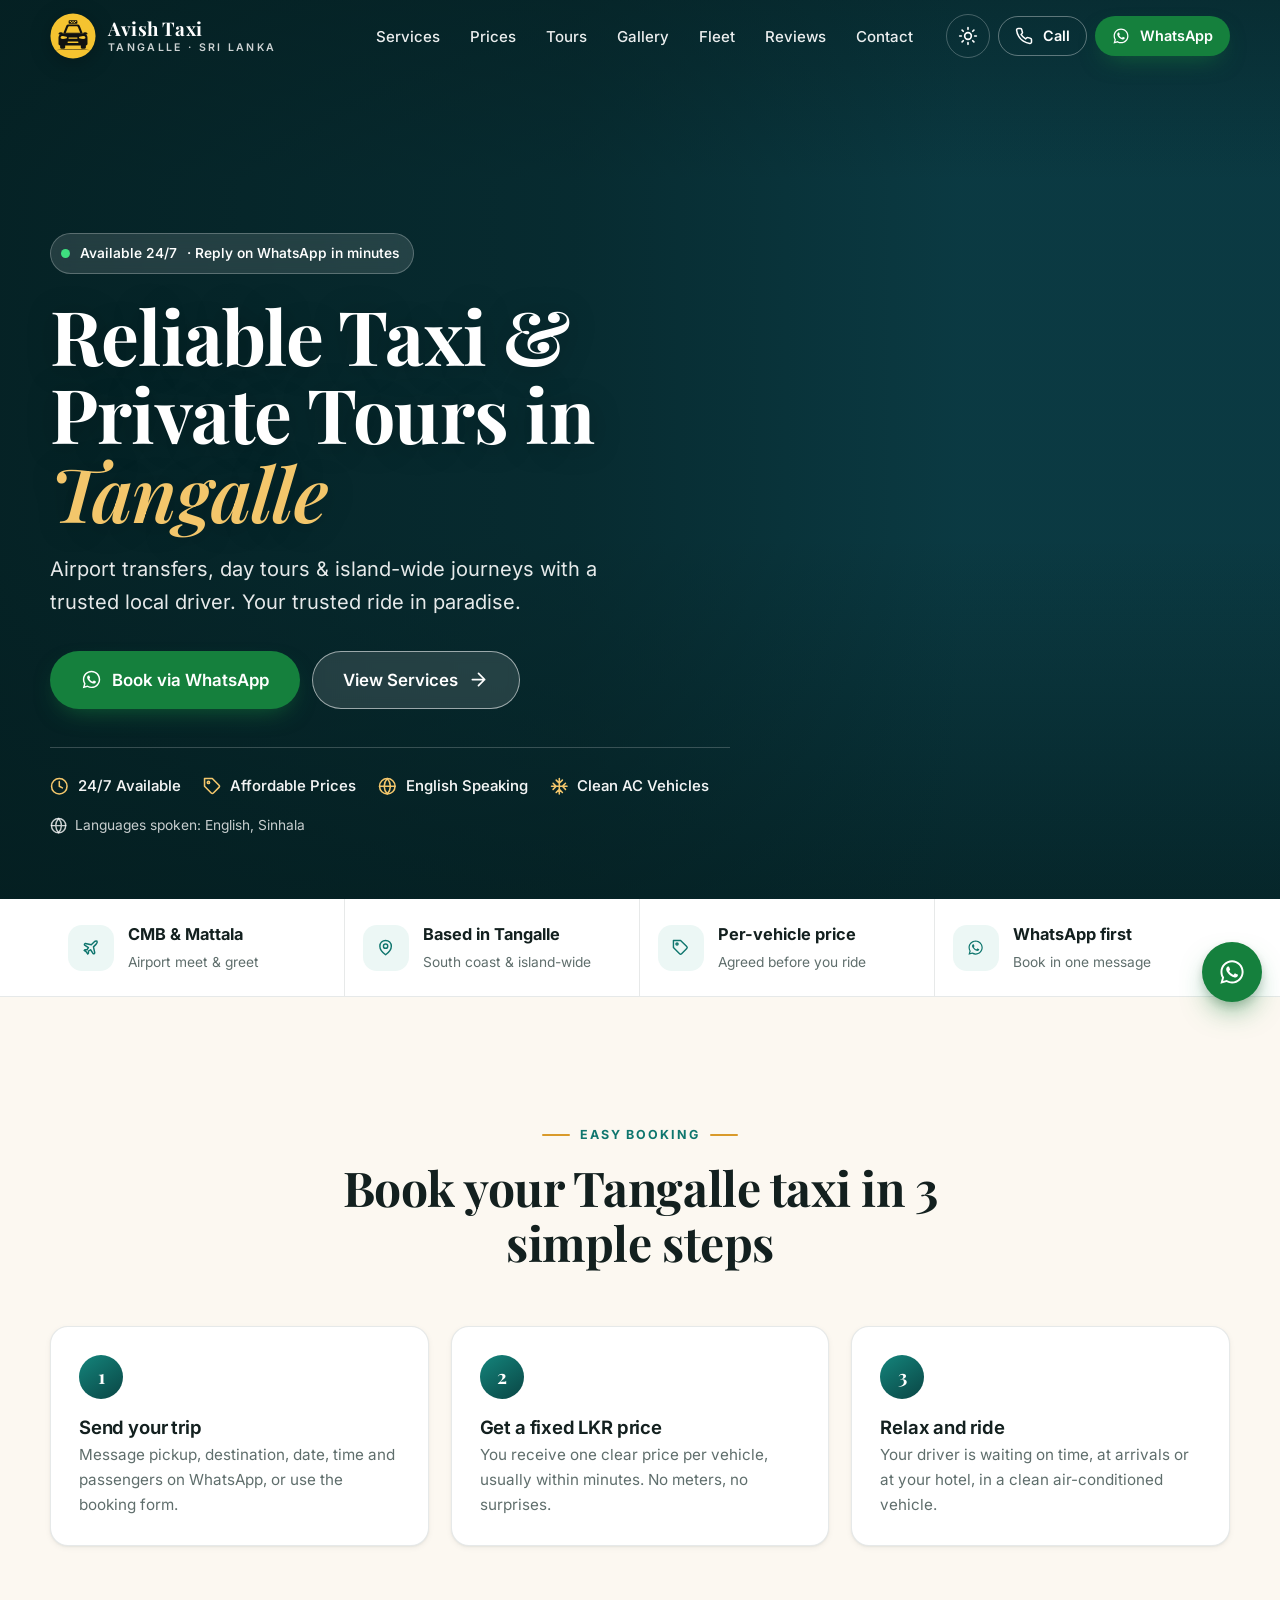
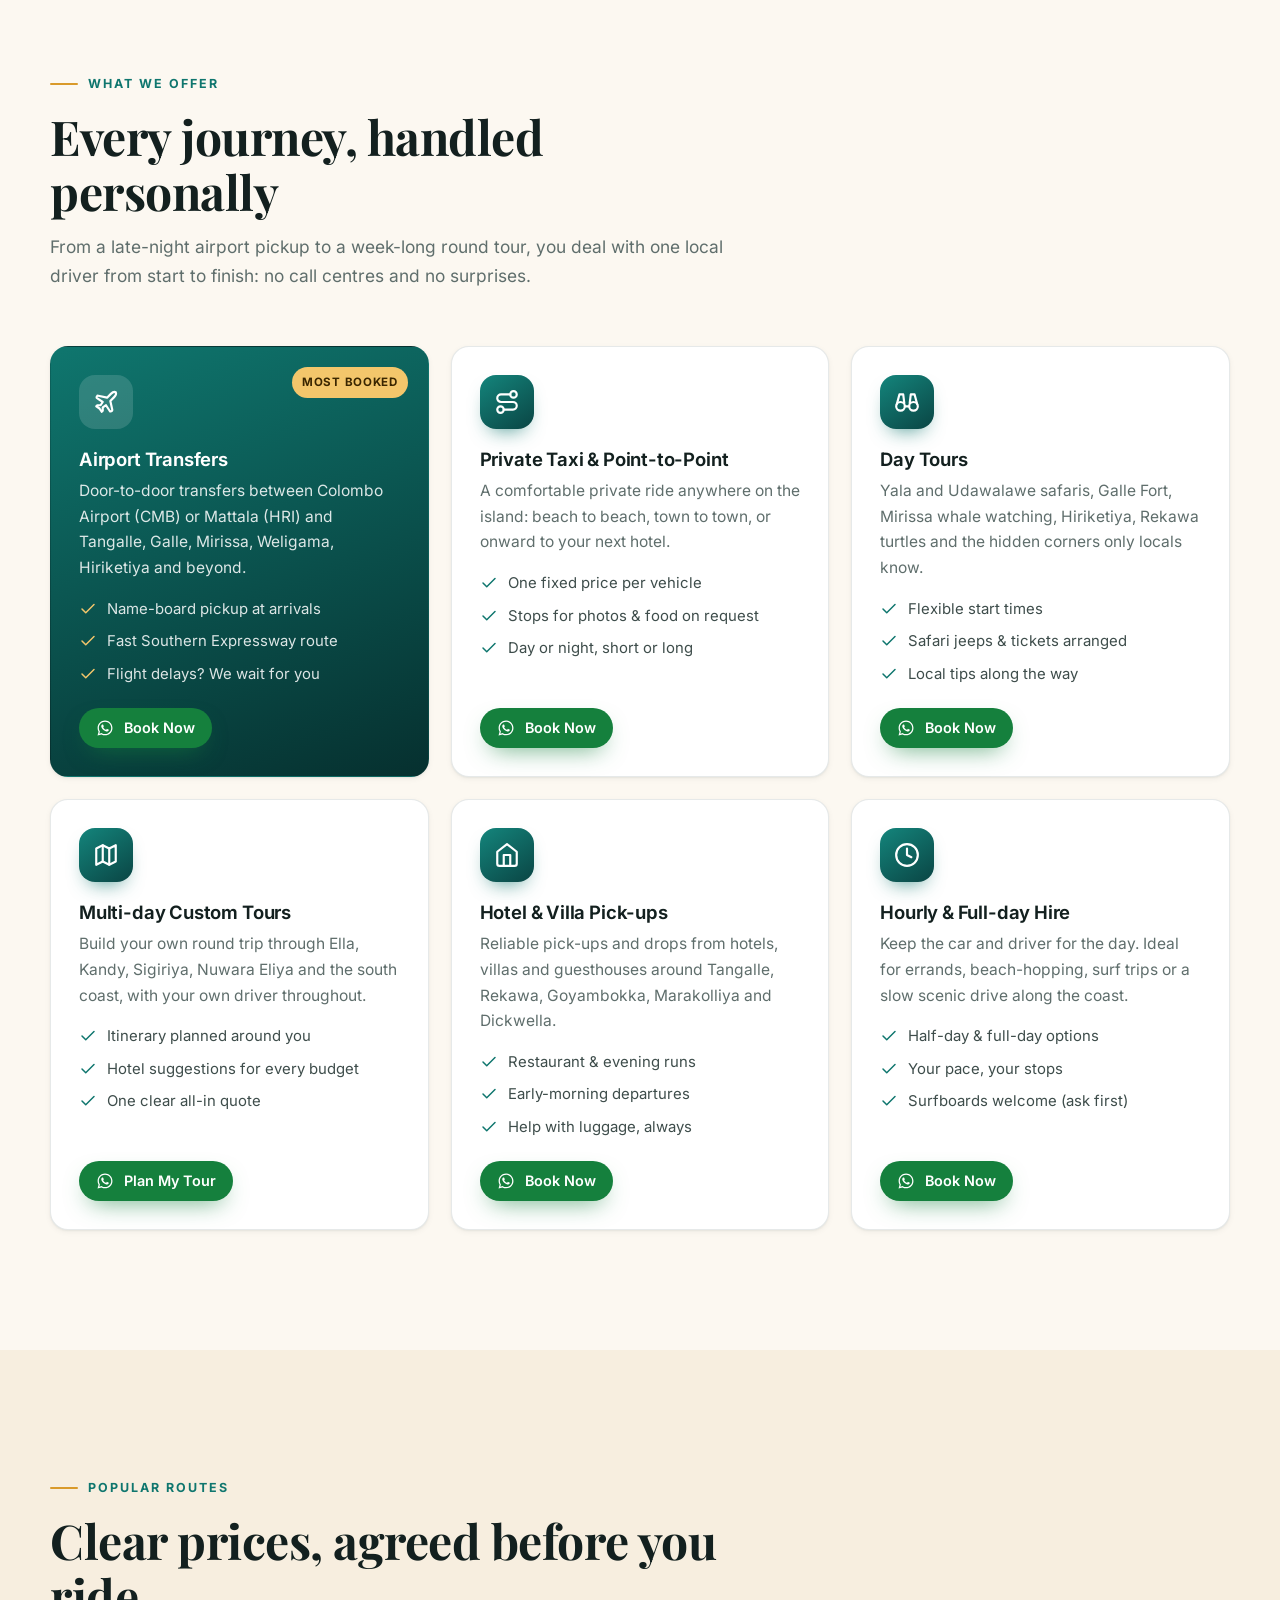
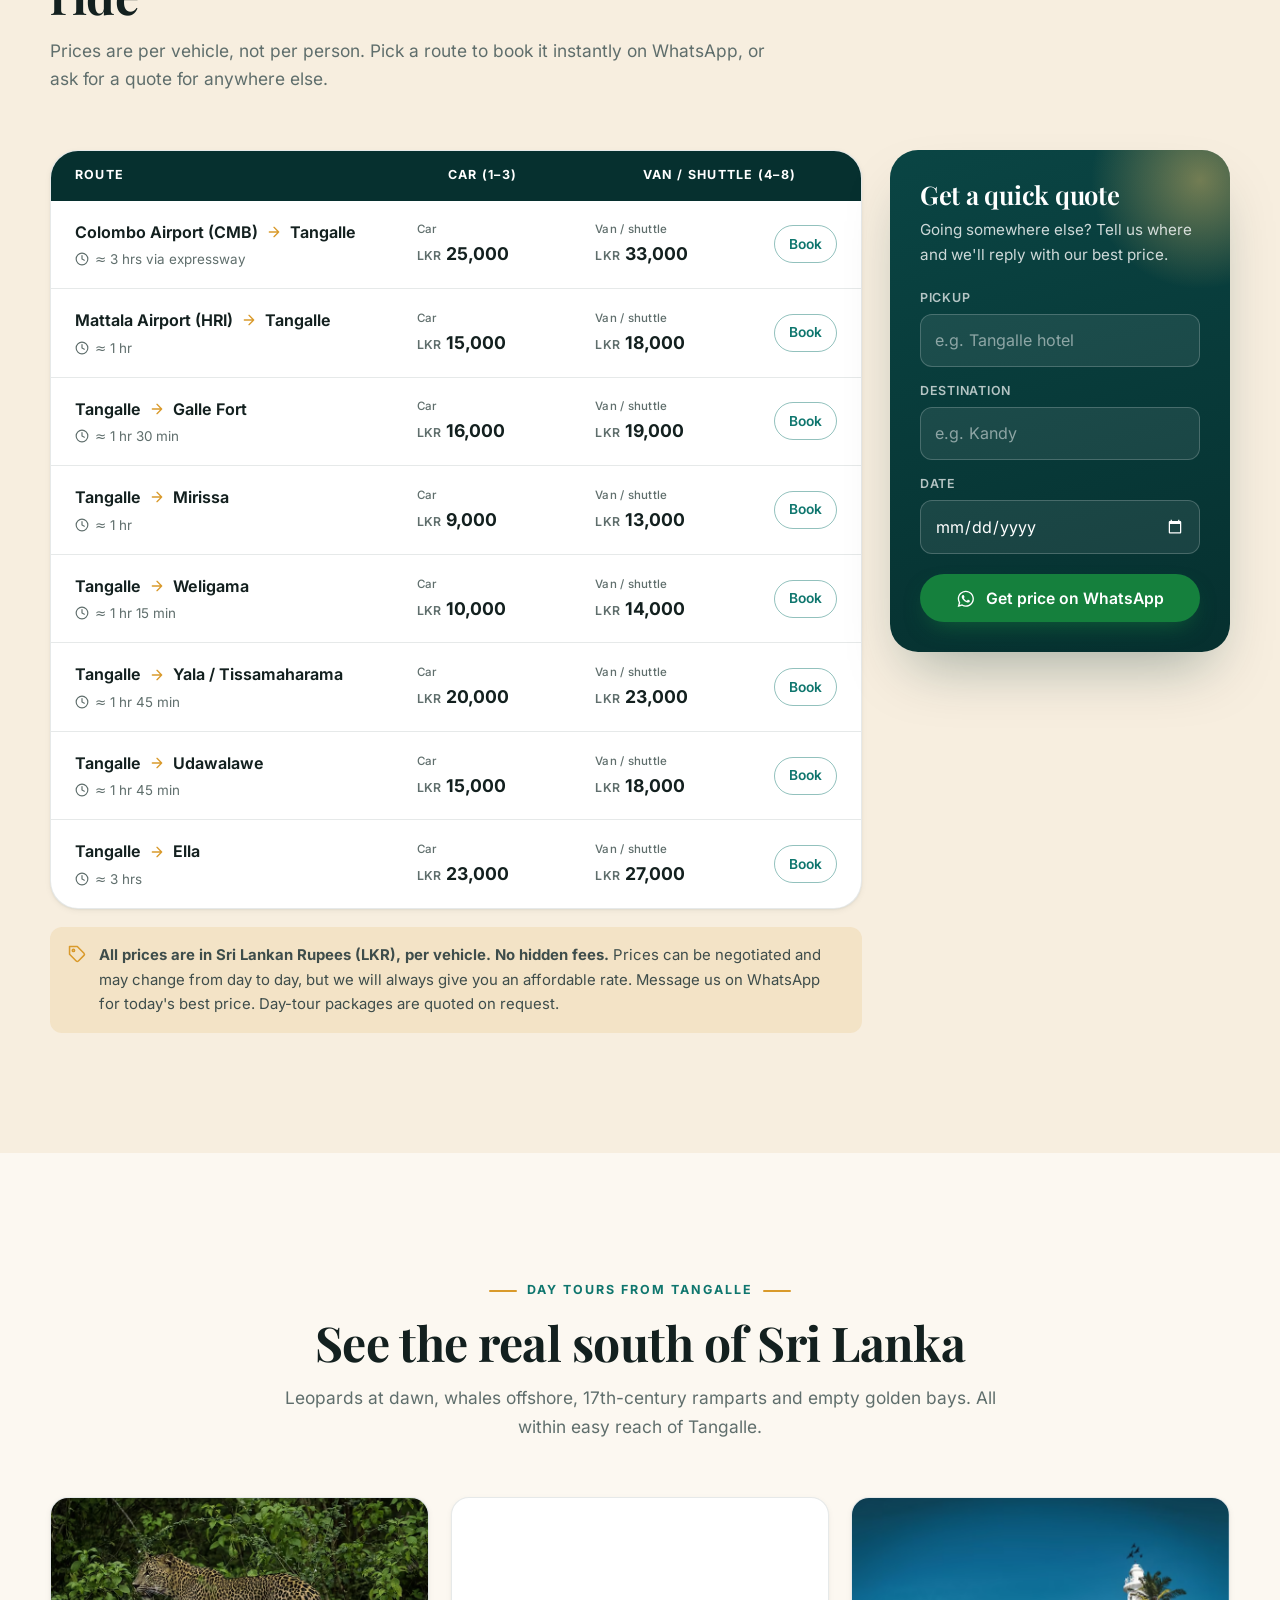
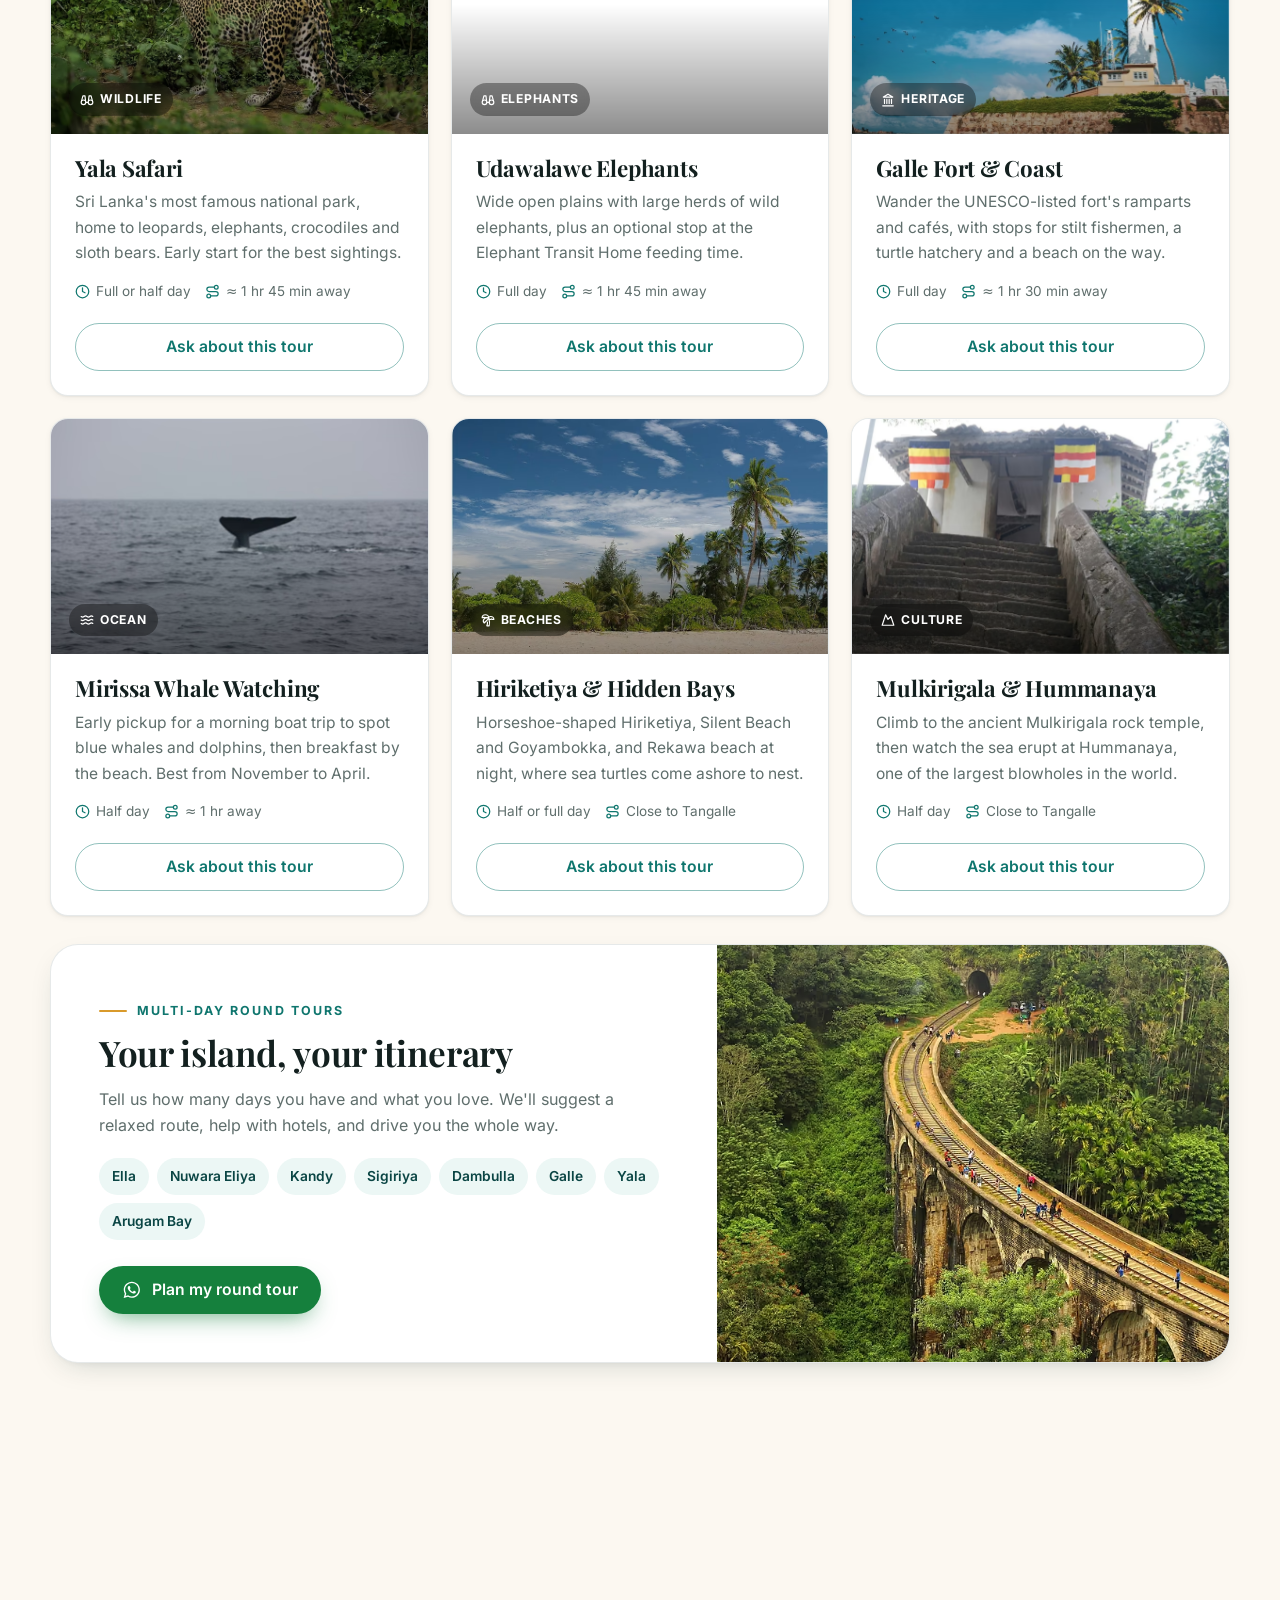
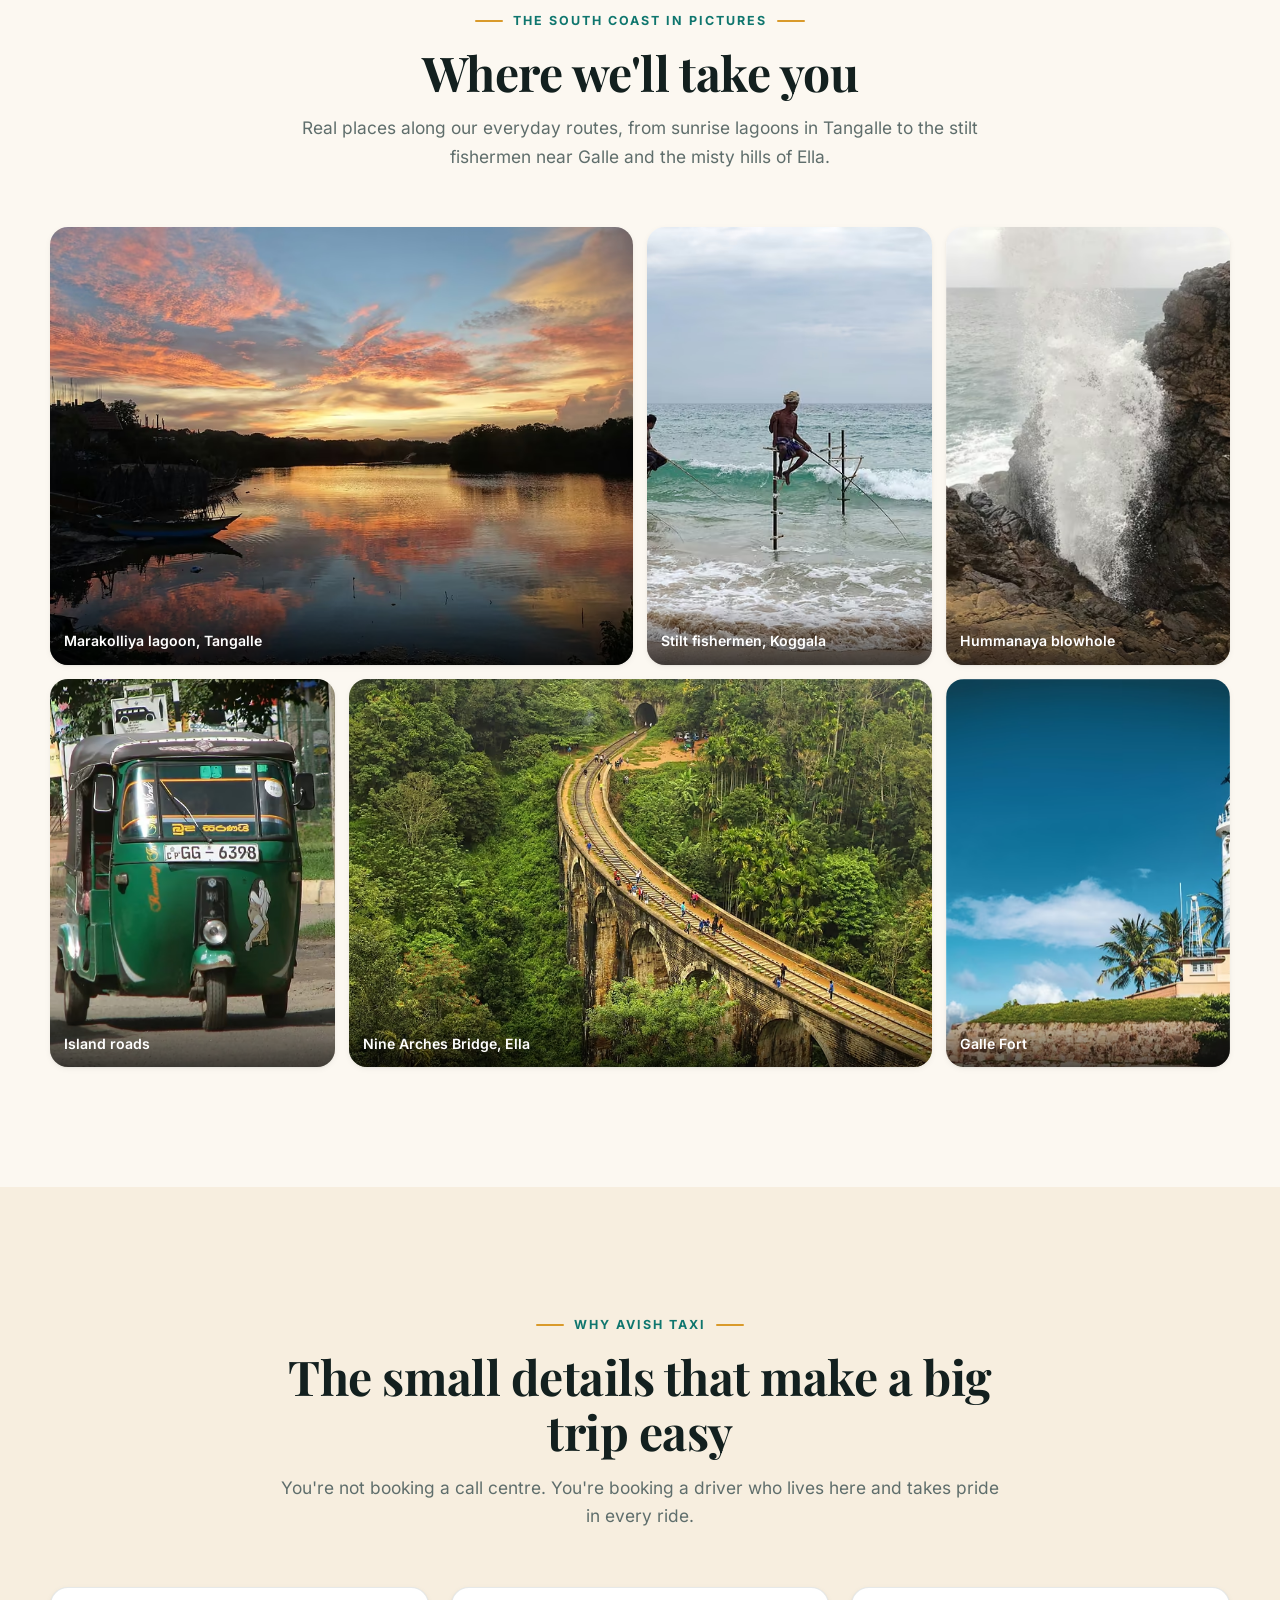
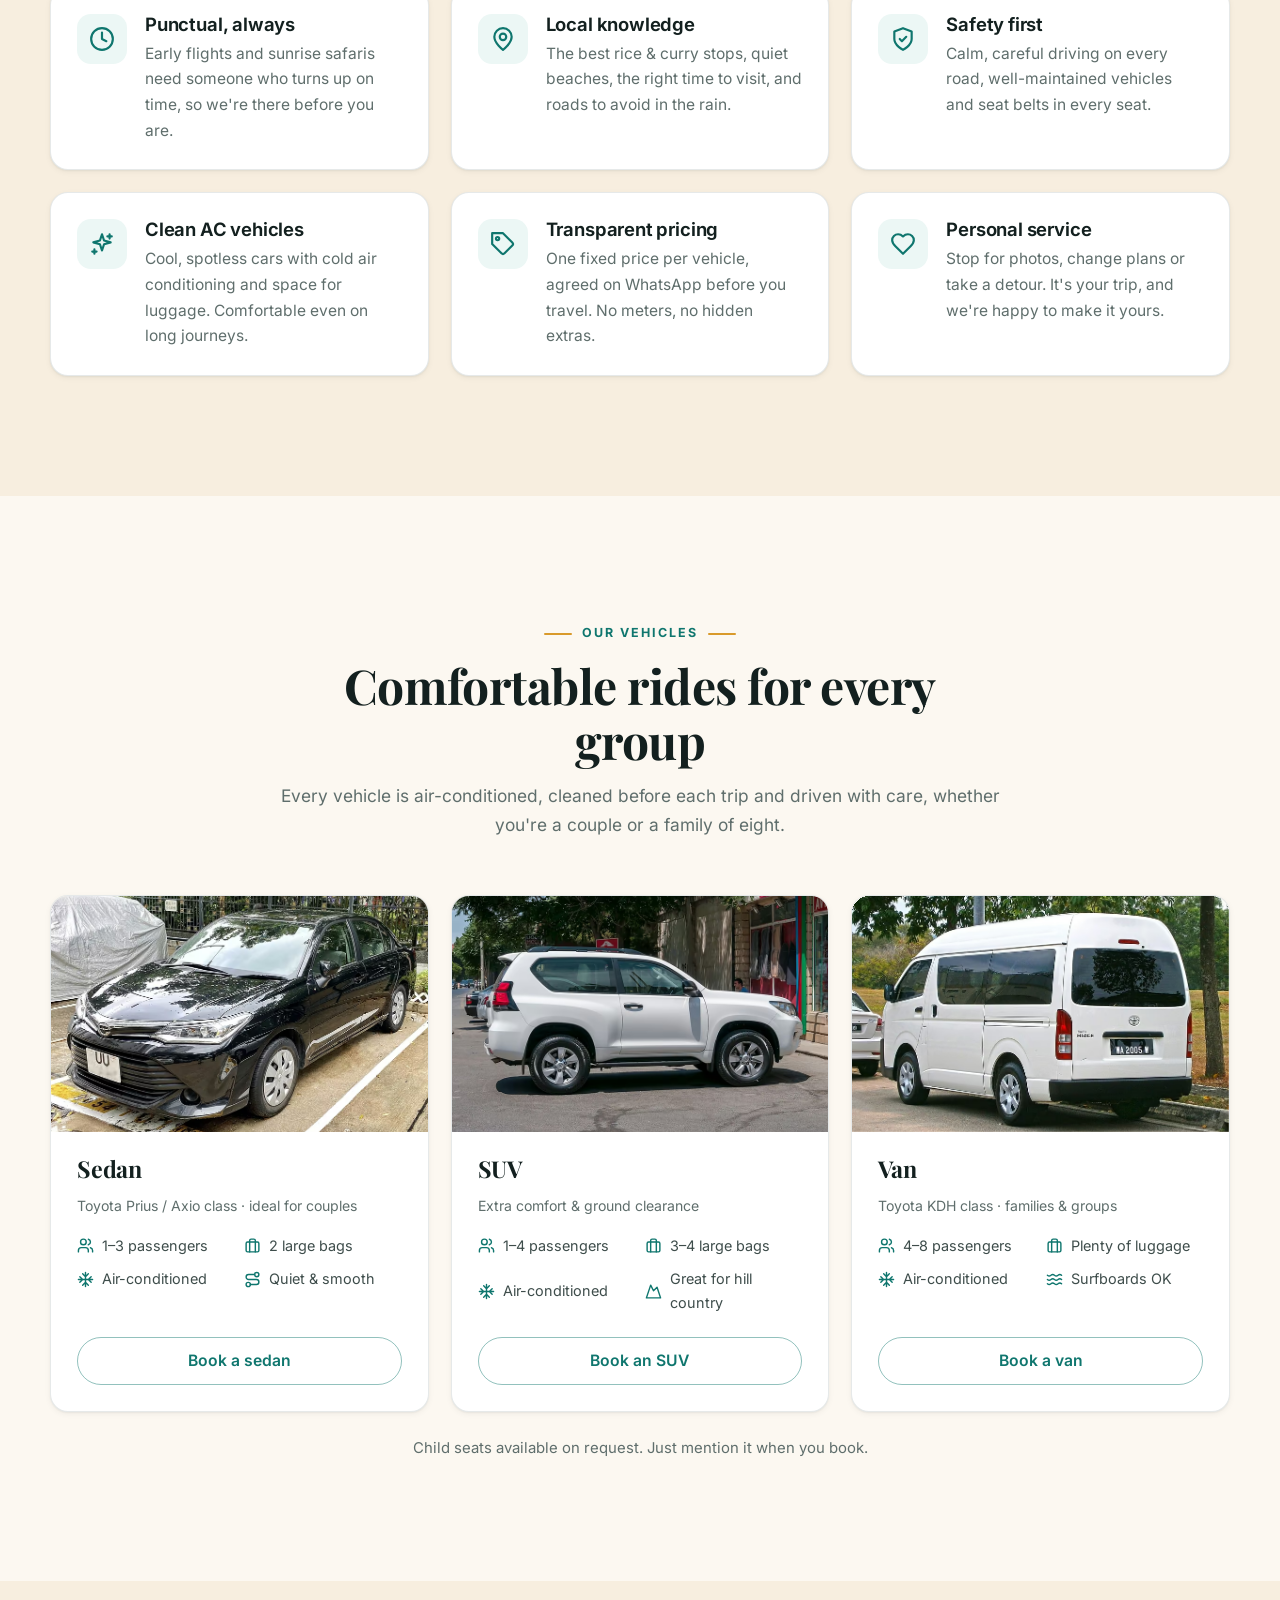
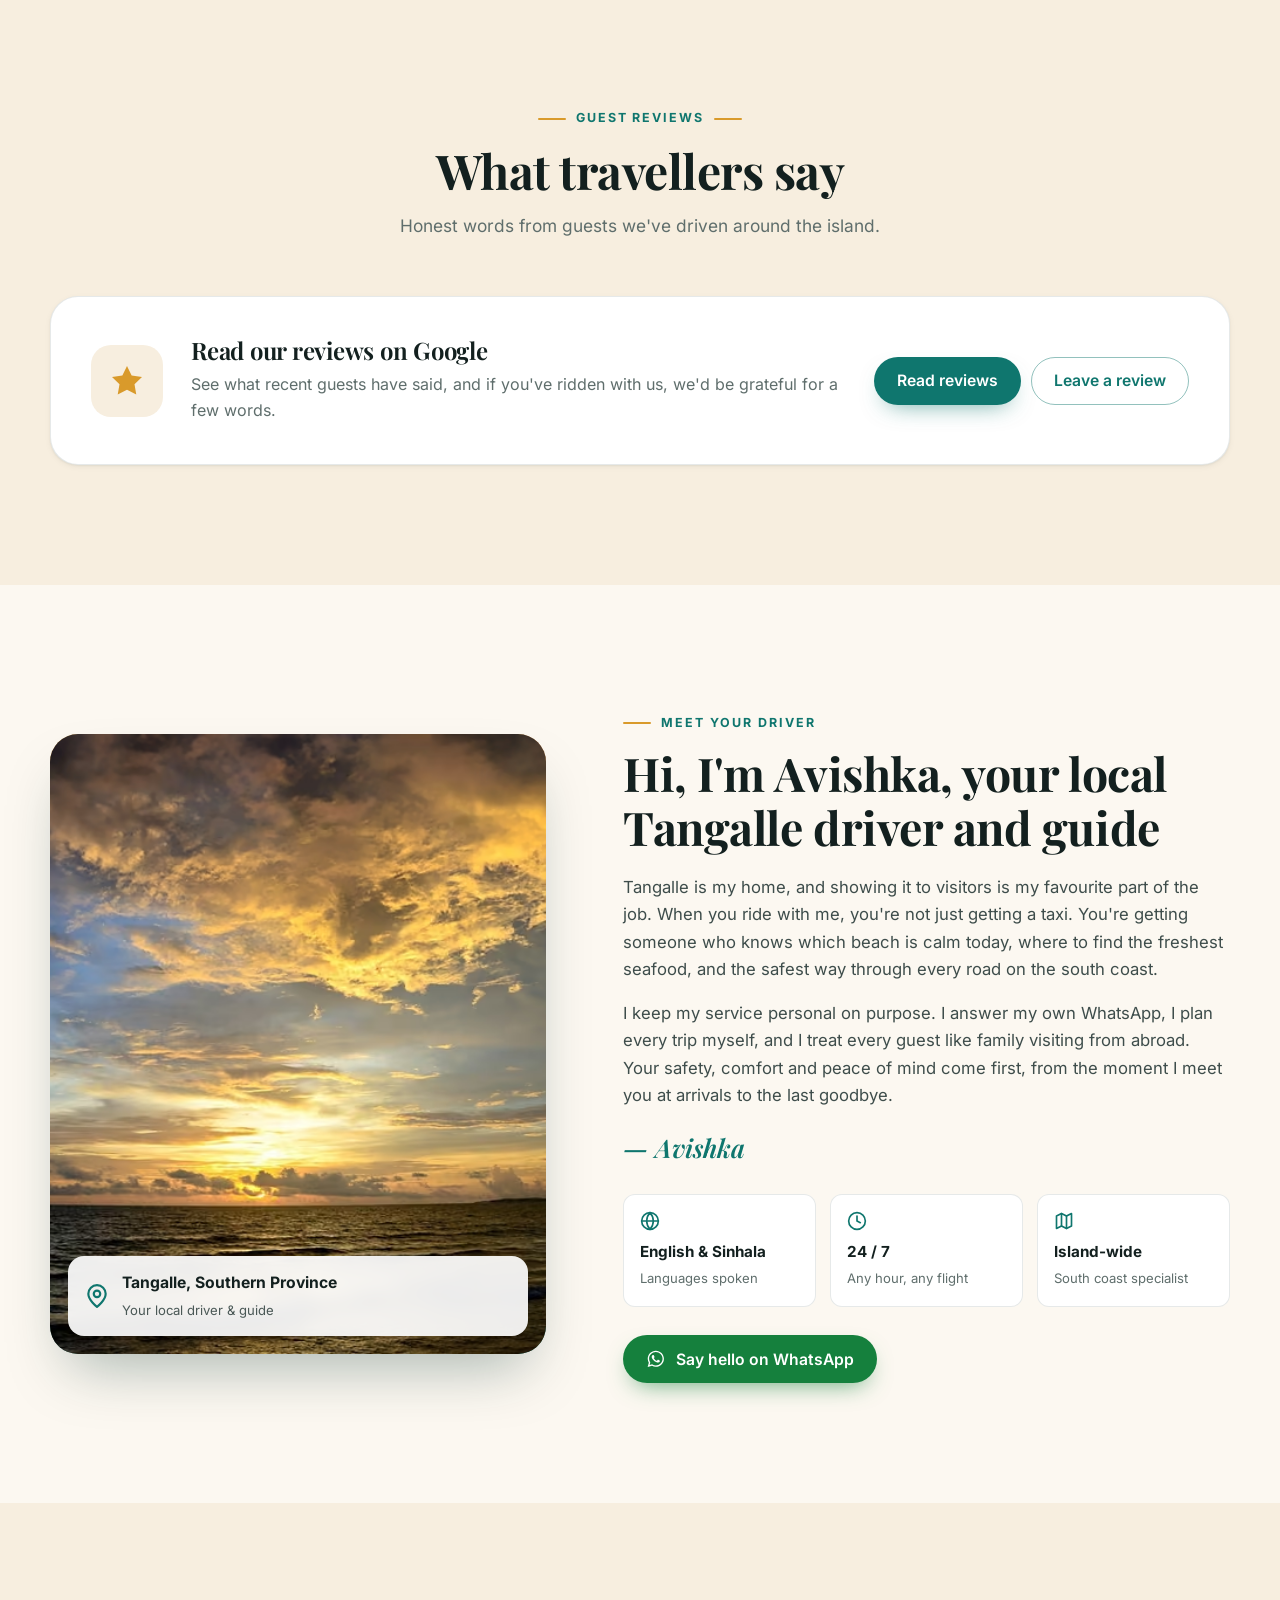
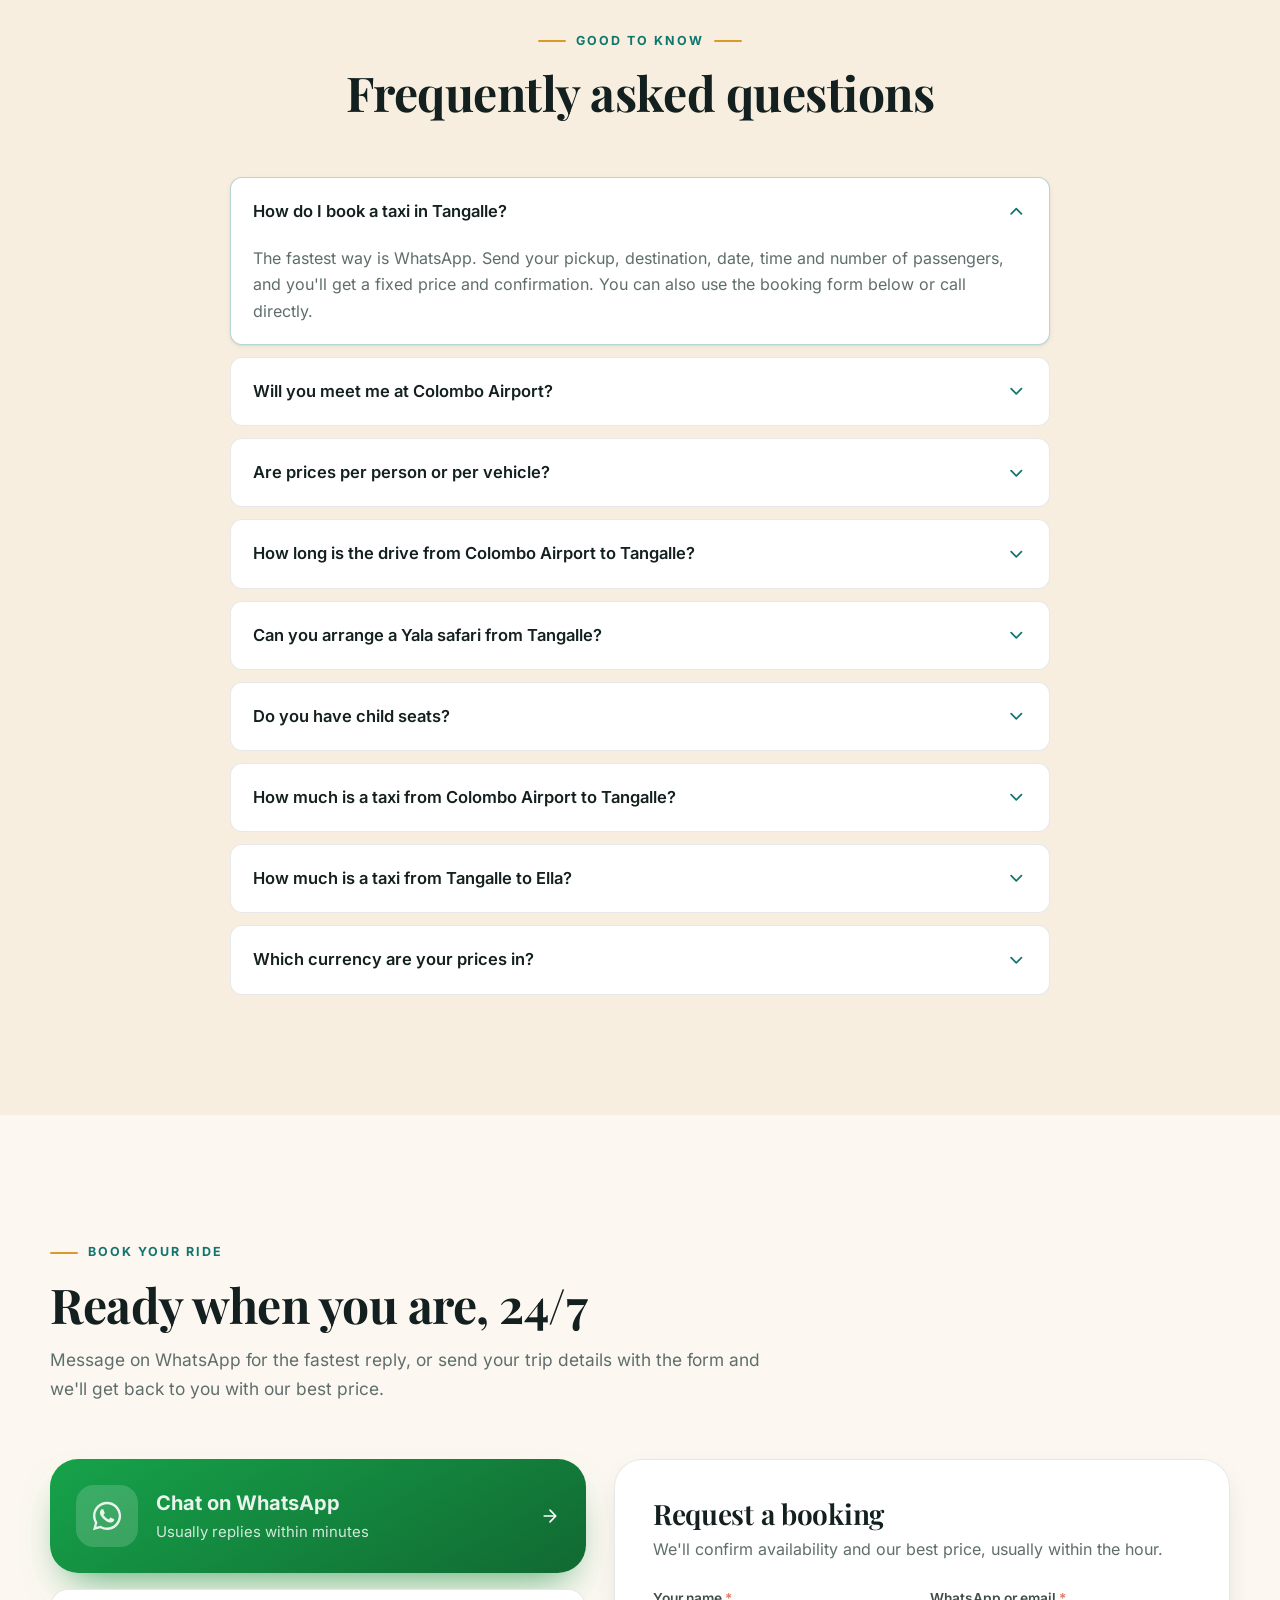
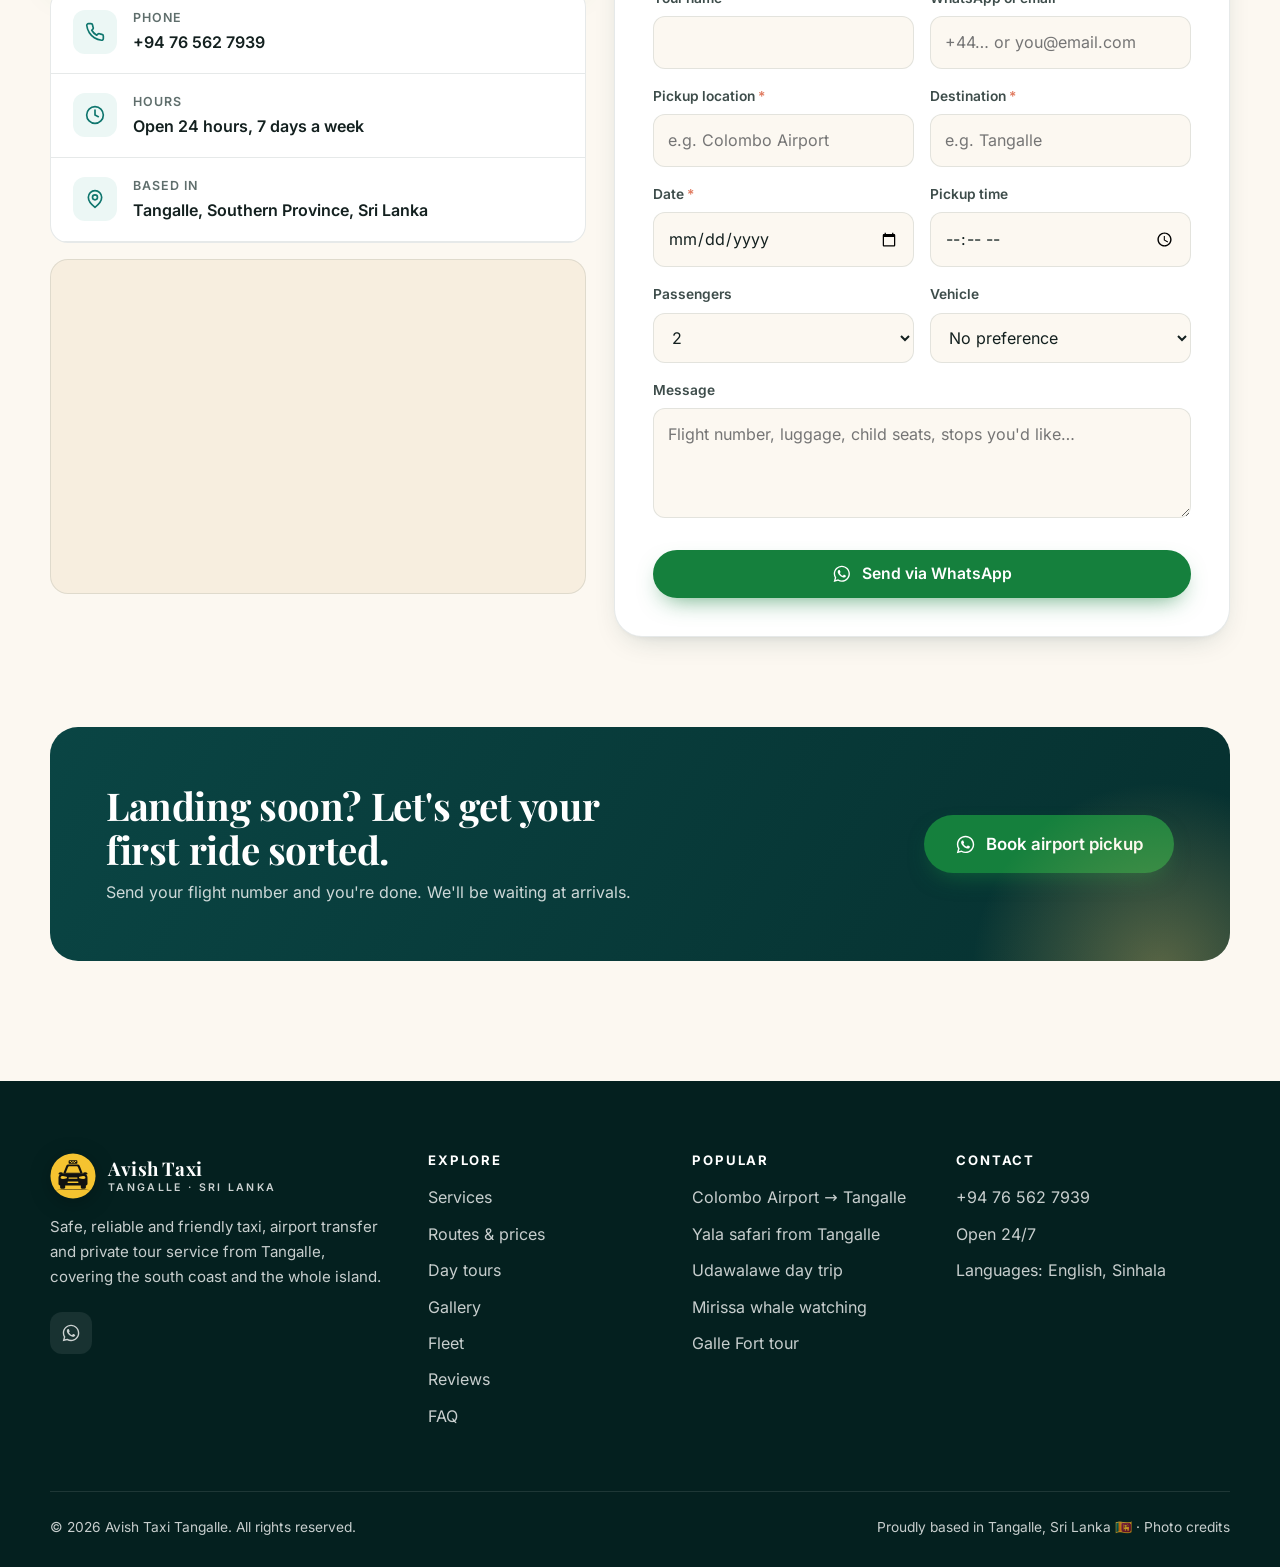
==== index.html @ f38cff35 "New taxi logo and Avishka's real LKR route prices - Original yellow-circle taxi logo (logo.svg) for " ====
<!DOCTYPE html>
<html lang="en" data-theme="light">
<head>
<meta charset="utf-8">
<meta name="viewport" content="width=device-width, initial-scale=1, viewport-fit=cover">
<title>Tangalle Taxi &amp; Private Driver | Airport Transfers &amp; Tours – Avish Taxi</title>
<meta name="description" content="Avish Taxi Tangalle: trusted local taxi &amp; private driver in Tangalle, Sri Lanka. Colombo (CMB) &amp; Mattala airport transfers, Yala &amp; Udawalawe safaris, Galle, Mirissa and island-wide tours. Affordable, negotiable prices, clean AC cars, 24/7 WhatsApp booking.">
<meta name="keywords" content="Tangalle taxi, taxi Tangalle, Tangalle airport transfer, Colombo airport to Tangalle taxi, Mattala airport taxi, private driver Sri Lanka, Yala safari from Tangalle, Udawalawe day trip, Tangalle to Galle taxi, Tangalle to Mirissa taxi, Hiriketiya taxi, Sri Lanka round tour driver">
<meta name="author" content="Avish Taxi Tangalle">
<meta name="robots" content="index, follow, max-image-preview:large, max-snippet:-1">
<meta name="theme-color" content="#0F766E" media="(prefers-color-scheme: light)">
<meta name="theme-color" content="#071A1A" media="(prefers-color-scheme: dark)">
<meta name="color-scheme" content="light dark">
<meta name="format-detection" content="telephone=yes">
<meta name="geo.region" content="LK-31">
<meta name="geo.placename" content="Tangalle">
<meta name="geo.position" content="6.0243;80.7941">
<meta name="ICBM" content="6.0243, 80.7941">
<link rel="canonical" href="https://avishtaxi.github.io/">
<link rel="alternate" hreflang="en" href="https://avishtaxi.github.io/">
<link rel="alternate" hreflang="x-default" href="https://avishtaxi.github.io/">

<!-- Open Graph / social sharing -->
<meta property="og:type" content="website">
<meta property="og:site_name" content="Avish Taxi Tangalle">
<meta property="og:title" content="Avish Taxi Tangalle | Taxi, Airport Transfers &amp; Tours in Sri Lanka">
<meta property="og:description" content="Your trusted ride in paradise. Airport transfers, Yala &amp; Udawalawe safaris and south-coast tours with a local English-speaking driver. Book on WhatsApp.">
<meta property="og:url" content="https://avishtaxi.github.io/">
<meta property="og:image" content="https://avishtaxi.github.io/images/og-image.jpg">
<meta property="og:image:type" content="image/jpeg">
<meta property="og:image:width" content="1200">
<meta property="og:image:height" content="630">
<meta property="og:image:alt" content="Golden beach and turquoise sea in Tangalle, Sri Lanka, with the Avish Taxi logo">
<meta property="og:locale" content="en_GB">
<meta name="twitter:card" content="summary_large_image">
<meta name="twitter:title" content="Avish Taxi Tangalle | Taxi, Airport Transfers &amp; Tours">
<meta name="twitter:description" content="Airport transfers, safaris and south-coast tours with a trusted local driver in Tangalle, Sri Lanka.">
<meta name="twitter:image" content="https://avishtaxi.github.io/images/og-image.jpg">
<meta name="twitter:image:alt" content="Tangalle beach, Sri Lanka">

<link rel="icon" href="favicon.svg" type="image/svg+xml">
<link rel="icon" href="favicon-32.png" sizes="32x32" type="image/png">
<link rel="apple-touch-icon" href="apple-touch-icon.png">
<link rel="manifest" href="site.webmanifest">

<!-- Hero image is the Largest Contentful Paint: fetch it first -->
<link rel="preload" as="image" href="images/hero-portrait-800.avif" imagesrcset="images/hero-portrait-800.avif 800w, images/hero-portrait-1200.avif 1200w" imagesizes="100vw" type="image/avif" media="(max-width:700px)" fetchpriority="high">
<link rel="preload" as="image" href="images/hero-1920.avif" imagesrcset="images/hero-1280.avif 1280w, images/hero-1920.avif 1920w, images/hero-2560.avif 2560w" imagesizes="100vw" type="image/avif" media="(min-width:701px)" fetchpriority="high">

<script>
  /* Apply saved / system theme before first paint (prevents a flash) */
  (function(){try{var t=localStorage.getItem("avish-theme")||(matchMedia("(prefers-color-scheme: dark)").matches?"dark":"light");document.documentElement.setAttribute("data-theme",t);}catch(e){}})();
</script>
<link rel="preload" href="fonts/inter.woff2" as="font" type="font/woff2" crossorigin>
<link rel="preload" href="fonts/playfair.woff2" as="font" type="font/woff2" crossorigin>

<!-- Structured data. EDIT telephone / email when the real details are known (also in CONFIG at the bottom). -->
<script type="application/ld+json">
{
 "@context": "https://schema.org",
 "@graph": [
  {
   "@type": [
    "LocalBusiness",
    "TaxiService"
   ],
   "@id": "https://avishtaxi.github.io/#business",
   "name": "Avish Taxi Tangalle",
   "alternateName": [
    "Avish Taxi",
    "Avish Tangalle Taxi & Tours"
   ],
   "description": "Private taxi, airport transfers, safari day tours and multi-day island tours from Tangalle, Sri Lanka with a local English-speaking driver.",
   "url": "https://avishtaxi.github.io/",
   "image": [
    "https://avishtaxi.github.io/images/og-image.jpg",
    "https://avishtaxi.github.io/images/hero.jpg",
    "https://avishtaxi.github.io/images/tangalle-beach.jpg"
   ],
   "logo": "https://avishtaxi.github.io/icon-512.png",
   "telephone": "+94765627939",
   "priceRange": "LKR 9,000 – LKR 33,000",
   "currenciesAccepted": "LKR",
   "paymentAccepted": "Cash, Bank transfer",
   "address": {
    "@type": "PostalAddress",
    "addressLocality": "Tangalle",
    "addressRegion": "Southern Province",
    "postalCode": "82200",
    "addressCountry": "LK"
   },
   "geo": {
    "@type": "GeoCoordinates",
    "latitude": 6.0243,
    "longitude": 80.7941
   },
   "hasMap": "https://www.google.com/maps?q=Tangalle,+Sri+Lanka",
   "areaServed": [
    {
     "@type": "City",
     "name": "Tangalle"
    },
    {
     "@type": "City",
     "name": "Hiriketiya"
    },
    {
     "@type": "City",
     "name": "Dikwella"
    },
    {
     "@type": "City",
     "name": "Galle"
    },
    {
     "@type": "City",
     "name": "Mirissa"
    },
    {
     "@type": "City",
     "name": "Weligama"
    },
    {
     "@type": "City",
     "name": "Hambantota"
    },
    {
     "@type": "City",
     "name": "Tissamaharama"
    },
    {
     "@type": "City",
     "name": "Ella"
    },
    {
     "@type": "City",
     "name": "Colombo"
    },
    {
     "@type": "Country",
     "name": "Sri Lanka"
    }
   ],
   "openingHoursSpecification": {
    "@type": "OpeningHoursSpecification",
    "dayOfWeek": [
     "Monday",
     "Tuesday",
     "Wednesday",
     "Thursday",
     "Friday",
     "Saturday",
     "Sunday"
    ],
    "opens": "00:00",
    "closes": "23:59"
   },
   "knowsLanguage": [
    "en",
    "si"
   ],
   "hasOfferCatalog": {
    "@type": "OfferCatalog",
    "name": "Taxi routes from Tangalle",
    "itemListElement": [
     {
      "@type": "Offer",
      "name": "Colombo Airport (CMB) to Tangalle taxi (car)",
      "itemOffered": {
       "@type": "TaxiService",
       "name": "Colombo Airport (CMB) to Tangalle taxi"
      },
      "price": 25000,
      "priceCurrency": "LKR",
      "availability": "https://schema.org/InStock"
     },
     {
      "@type": "Offer",
      "name": "Colombo Airport (CMB) to Tangalle taxi (van / shuttle)",
      "itemOffered": {
       "@type": "TaxiService",
       "name": "Colombo Airport (CMB) to Tangalle taxi"
      },
      "price": 33000,
      "priceCurrency": "LKR",
      "availability": "https://schema.org/InStock"
     },
     {
      "@type": "Offer",
      "name": "Mattala Airport (HRI) to Tangalle taxi (car)",
      "itemOffered": {
       "@type": "TaxiService",
       "name": "Mattala Airport (HRI) to Tangalle taxi"
      },
      "price": 15000,
      "priceCurrency": "LKR",
      "availability": "https://schema.org/InStock"
     },
     {
      "@type": "Offer",
      "name": "Mattala Airport (HRI) to Tangalle taxi (van / shuttle)",
      "itemOffered": {
       "@type": "TaxiService",
       "name": "Mattala Airport (HRI) to Tangalle taxi"
      },
      "price": 18000,
      "priceCurrency": "LKR",
      "availability": "https://schema.org/InStock"
     },
     {
      "@type": "Offer",
      "name": "Tangalle to Galle Fort taxi (car)",
      "itemOffered": {
       "@type": "TaxiService",
       "name": "Tangalle to Galle Fort taxi"
      },
      "price": 16000,
      "priceCurrency": "LKR",
      "availability": "https://schema.org/InStock"
     },
     {
      "@type": "Offer",
      "name": "Tangalle to Galle Fort taxi (van / shuttle)",
      "itemOffered": {
       "@type": "TaxiService",
       "name": "Tangalle to Galle Fort taxi"
      },
      "price": 19000,
      "priceCurrency": "LKR",
      "availability": "https://schema.org/InStock"
     },
     {
      "@type": "Offer",
      "name": "Tangalle to Mirissa taxi (car)",
      "itemOffered": {
       "@type": "TaxiService",
       "name": "Tangalle to Mirissa taxi"
      },
      "price": 9000,
      "priceCurrency": "LKR",
      "availability": "https://schema.org/InStock"
     },
     {
      "@type": "Offer",
      "name": "Tangalle to Mirissa taxi (van / shuttle)",
      "itemOffered": {
       "@type": "TaxiService",
       "name": "Tangalle to Mirissa taxi"
      },
      "price": 13000,
      "priceCurrency": "LKR",
      "availability": "https://schema.org/InStock"
     },
     {
      "@type": "Offer",
      "name": "Tangalle to Weligama taxi (car)",
      "itemOffered": {
       "@type": "TaxiService",
       "name": "Tangalle to Weligama taxi"
      },
      "price": 10000,
      "priceCurrency": "LKR",
      "availability": "https://schema.org/InStock"
     },
     {
      "@type": "Offer",
      "name": "Tangalle to Weligama taxi (van / shuttle)",
      "itemOffered": {
       "@type": "TaxiService",
       "name": "Tangalle to Weligama taxi"
      },
      "price": 14000,
      "priceCurrency": "LKR",
      "availability": "https://schema.org/InStock"
     },
     {
      "@type": "Offer",
      "name": "Tangalle to Yala / Tissamaharama taxi (car)",
      "itemOffered": {
       "@type": "TaxiService",
       "name": "Tangalle to Yala / Tissamaharama taxi"
      },
      "price": 20000,
      "priceCurrency": "LKR",
      "availability": "https://schema.org/InStock"
     },
     {
      "@type": "Offer",
      "name": "Tangalle to Yala / Tissamaharama taxi (van / shuttle)",
      "itemOffered": {
       "@type": "TaxiService",
       "name": "Tangalle to Yala / Tissamaharama taxi"
      },
      "price": 23000,
      "priceCurrency": "LKR",
      "availability": "https://schema.org/InStock"
     },
     {
      "@type": "Offer",
      "name": "Tangalle to Udawalawe taxi (car)",
      "itemOffered": {
       "@type": "TaxiService",
       "name": "Tangalle to Udawalawe taxi"
      },
      "price": 15000,
      "priceCurrency": "LKR",
      "availability": "https://schema.org/InStock"
     },
     {
      "@type": "Offer",
      "name": "Tangalle to Udawalawe taxi (van / shuttle)",
      "itemOffered": {
       "@type": "TaxiService",
       "name": "Tangalle to Udawalawe taxi"
      },
      "price": 18000,
      "priceCurrency": "LKR",
      "availability": "https://schema.org/InStock"
     },
     {
      "@type": "Offer",
      "name": "Tangalle to Ella taxi (car)",
      "itemOffered": {
       "@type": "TaxiService",
       "name": "Tangalle to Ella taxi"
      },
      "price": 23000,
      "priceCurrency": "LKR",
      "availability": "https://schema.org/InStock"
     },
     {
      "@type": "Offer",
      "name": "Tangalle to Ella taxi (van / shuttle)",
      "itemOffered": {
       "@type": "TaxiService",
       "name": "Tangalle to Ella taxi"
      },
      "price": 27000,
      "priceCurrency": "LKR",
      "availability": "https://schema.org/InStock"
     }
    ]
   },
   "makesOffer": [
    {
     "@type": "Offer",
     "itemOffered": {
      "@type": "Service",
      "name": "Airport transfers",
      "serviceType": "Airport transfers"
     }
    },
    {
     "@type": "Offer",
     "itemOffered": {
      "@type": "Service",
      "name": "Private point-to-point taxi",
      "serviceType": "Private point-to-point taxi"
     }
    },
    {
     "@type": "Offer",
     "itemOffered": {
      "@type": "Service",
      "name": "Day tours",
      "serviceType": "Day tours"
     }
    },
    {
     "@type": "Offer",
     "itemOffered": {
      "@type": "Service",
      "name": "Multi-day custom tours",
      "serviceType": "Multi-day custom tours"
     }
    },
    {
     "@type": "Offer",
     "itemOffered": {
      "@type": "Service",
      "name": "Hotel & villa pick-ups",
      "serviceType": "Hotel & villa pick-ups"
     }
    },
    {
     "@type": "Offer",
     "itemOffered": {
      "@type": "Service",
      "name": "Hourly & full-day hire",
      "serviceType": "Hourly & full-day hire"
     }
    }
   ],
   "sameAs": [],
   "founder": {
    "@type": "Person",
    "name": "Avishka",
    "jobTitle": "Driver and tour guide",
    "knowsLanguage": [
     "en",
     "si"
    ],
    "worksFor": {
     "@id": "https://avishtaxi.github.io/#business"
    }
   }
  },
  {
   "@type": "WebSite",
   "@id": "https://avishtaxi.github.io/#website",
   "url": "https://avishtaxi.github.io/",
   "name": "Avish Taxi Tangalle",
   "inLanguage": "en",
   "publisher": {
    "@id": "https://avishtaxi.github.io/#business"
   }
  },
  {
   "@type": "WebPage",
   "@id": "https://avishtaxi.github.io/#webpage",
   "url": "https://avishtaxi.github.io/",
   "name": "Tangalle Taxi & Private Driver | Airport Transfers & Tours – Avish Taxi",
   "isPartOf": {
    "@id": "https://avishtaxi.github.io/#website"
   },
   "about": {
    "@id": "https://avishtaxi.github.io/#business"
   },
   "primaryImageOfPage": {
    "@type": "ImageObject",
    "url": "https://avishtaxi.github.io/images/hero.jpg"
   },
   "inLanguage": "en",
   "dateModified": "2026-11-04"
  },
  {
   "@type": "FAQPage",
   "@id": "https://avishtaxi.github.io/#faq",
   "mainEntity": [
    {
     "@type": "Question",
     "name": "How do I book a taxi in Tangalle?",
     "acceptedAnswer": {
      "@type": "Answer",
      "text": "The fastest way is WhatsApp. Send your pickup, destination, date, time and number of passengers, and you'll get a fixed price and confirmation. You can also use the booking form below or call directly."
     }
    },
    {
     "@type": "Question",
     "name": "Will you meet me at Colombo Airport?",
     "acceptedAnswer": {
      "@type": "Answer",
      "text": "Yes. Share your flight number when you book and your driver will be waiting at arrivals with a name board. If your flight is delayed, we adjust the pickup time. No stress."
     }
    },
    {
     "@type": "Question",
     "name": "Are prices per person or per vehicle?",
     "acceptedAnswer": {
      "@type": "Answer",
      "text": "Per vehicle. The price you agree on WhatsApp covers the whole car, van or shuttle for your group, with no hidden fees added later."
     }
    },
    {
     "@type": "Question",
     "name": "How long is the drive from Colombo Airport to Tangalle?",
     "acceptedAnswer": {
      "@type": "Answer",
      "text": "Usually around 3 hours using the Southern Expressway, depending on traffic and the time of day."
     }
    },
    {
     "@type": "Question",
     "name": "Can you arrange a Yala safari from Tangalle?",
     "acceptedAnswer": {
      "@type": "Answer",
      "text": "Yes. We can pick you up early from your hotel in Tangalle, drive you to Yala and arrange the safari jeep, then bring you back the same day."
     }
    },
    {
     "@type": "Question",
     "name": "Do you have child seats?",
     "acceptedAnswer": {
      "@type": "Answer",
      "text": "Child seats are available on request. Please mention the children's ages when you book so we can prepare."
     }
    },
    {
     "@type": "Question",
     "name": "How much is a taxi from Colombo Airport to Tangalle?",
     "acceptedAnswer": {
      "@type": "Answer",
      "text": "A private car from Colombo Airport (CMB) to Tangalle is LKR 25,000 and a van or shuttle is LKR 33,000. The price is per vehicle, not per person. Prices can be negotiated and may change from day to day, but we always give you an affordable rate, confirmed on WhatsApp before you travel."
     }
    },
    {
     "@type": "Question",
     "name": "How much is a taxi from Tangalle to Ella?",
     "acceptedAnswer": {
      "@type": "Answer",
      "text": "Tangalle to Ella takes about 3 hours and is LKR 23,000 for a car and LKR 27,000 for a van or shuttle. Stops at waterfalls or viewpoints on the way can be added on request."
     }
    },
    {
     "@type": "Question",
     "name": "Which currency are your prices in?",
     "acceptedAnswer": {
      "@type": "Answer",
      "text": "All prices are quoted in Sri Lankan Rupees (LKR) for the whole vehicle. They can be negotiated and may change from day to day, but we always give you an affordable rate. Ask on WhatsApp if you have a question about payment."
     }
    }
   ]
  }
 ]
}
</script>

<style>
/* Fonts (self-hosted, latin subset, SIL Open Font License) */
@font-face{font-family:"Inter";font-style:normal;font-weight:400 700;font-display:swap;src:url(fonts/inter.woff2) format("woff2")}
@font-face{font-family:"Playfair Display";font-style:normal;font-weight:600 700;font-display:swap;src:url(fonts/playfair.woff2) format("woff2")}
@font-face{font-family:"Playfair Display";font-style:italic;font-weight:600;font-display:swap;src:url(fonts/playfair-italic.woff2) format("woff2")}
/* =========================================================
   Design tokens
   ========================================================= */
:root{
  --teal-900:#06302F; --teal-800:#0A4544; --teal-700:#0F766E; --teal-600:#14857C; --teal-100:#D5EFEC; --teal-50:#ECF7F5;
  --sand-50:#FCF8F1; --sand-100:#F7EEDF; --sand-200:#EEDDC1; --gold:#D99A2B; --gold-soft:#F3C66B; --coral:#E07A5F;
  --wa:#15803D; --wa-dark:#116932;

  --bg:var(--sand-50); --surface:#FFFFFF; --surface-2:var(--sand-100); --ink:#13201F; --ink-2:#3E4D4B; --muted:#5F6E6C;
  --line:rgba(15,40,38,.10); --brand:var(--teal-700); --brand-ink:#FFFFFF; --accent:var(--gold);
  --shadow-sm:0 1px 2px rgba(10,40,38,.06),0 2px 6px rgba(10,40,38,.05);
  --shadow:0 10px 30px -12px rgba(10,50,48,.22),0 4px 10px -6px rgba(10,50,48,.10);
  --shadow-lg:0 30px 60px -20px rgba(6,48,47,.35);

  --radius:18px; --radius-sm:12px; --radius-lg:28px;
  --font-sans:"Inter",system-ui,-apple-system,"Segoe UI",Roboto,sans-serif;
  --font-serif:"Playfair Display",Georgia,"Times New Roman",serif;
  --wrap:1180px; --nav-h:72px;
}
[data-theme="dark"]{
  --bg:#071A1A; --surface:#0D2524; --surface-2:#0B2120; --ink:#EAF4F2; --ink-2:#C2D3D0; --muted:#93A8A5;
  --line:rgba(234,244,242,.10); --brand:#2BB3A6; --brand-ink:#04201F; --accent:var(--gold-soft);
  --shadow-sm:0 1px 2px rgba(0,0,0,.4); --shadow:0 10px 30px -12px rgba(0,0,0,.6); --shadow-lg:0 30px 60px -20px rgba(0,0,0,.7);
}

/* =========================================================
   Base
   ========================================================= */
*,*::before,*::after{box-sizing:border-box}
[hidden]{display:none!important}
html{scroll-behavior:smooth;scroll-padding-top:calc(var(--nav-h) + 12px);-webkit-text-size-adjust:100%}
body{margin:0;font-family:var(--font-sans);font-size:1rem;line-height:1.65;color:var(--ink);background:var(--bg);-webkit-font-smoothing:antialiased;text-rendering:optimizeLegibility;transition:background .3s,color .3s}
img,svg{display:block;max-width:100%}
img{height:auto}
a{color:inherit;text-decoration:none}
button,input,select,textarea{font:inherit;color:inherit}
h1,h2,h3,h4{margin:0;line-height:1.15;letter-spacing:-.01em}
h1,h2{font-family:var(--font-serif);font-weight:700}
h3{font-size:1.15rem;font-weight:650}
p{margin:0}
ul{margin:0;padding:0;list-style:none}
.icon{width:1.25em;height:1.25em;flex:none;fill:none;stroke:currentColor;stroke-width:2;stroke-linecap:round;stroke-linejoin:round}
.icon.fill{fill:currentColor;stroke:none}
.sr-only{position:absolute;width:1px;height:1px;padding:0;margin:-1px;overflow:hidden;clip:rect(0,0,0,0);white-space:nowrap;border:0}
.skip{position:absolute;left:12px;top:-60px;z-index:200;background:var(--brand);color:var(--brand-ink);padding:10px 16px;border-radius:10px;font-weight:600;transition:top .2s}
.skip:focus{top:12px}
:focus-visible{outline:3px solid var(--gold);outline-offset:3px;border-radius:6px}
.wrap{width:min(100% - 32px,var(--wrap));margin-inline:auto}
@media (min-width:700px){.wrap{width:min(100% - 48px,var(--wrap))}}
section{position:relative}
.section{padding:clamp(72px,10vw,120px) 0}
.section.alt{background:var(--surface-2)}

.eyebrow{display:inline-flex;align-items:center;gap:10px;font-size:.78rem;font-weight:700;letter-spacing:.16em;text-transform:uppercase;color:var(--brand)}
.eyebrow::before{content:"";width:28px;height:2px;background:var(--accent);border-radius:2px}
.section-head{max-width:720px;margin-bottom:clamp(36px,5vw,56px)}
.section-head.center{margin-inline:auto;text-align:center}
.section-head.center .eyebrow::after{content:"";width:28px;height:2px;background:var(--accent);border-radius:2px}
.section-head h2{font-size:clamp(2rem,4.4vw,3rem);margin:14px 0 14px}
.section-head p{color:var(--muted);font-size:1.08rem}

/* Buttons */
.btn{--b:var(--brand);display:inline-flex;align-items:center;justify-content:center;gap:10px;min-height:48px;padding:12px 22px;border-radius:999px;border:1.5px solid transparent;font-weight:600;font-size:.98rem;line-height:1.1;cursor:pointer;transition:transform .2s,box-shadow .2s,background .2s,color .2s,border-color .2s;white-space:nowrap}
.btn:hover{transform:translateY(-2px)}
.btn:active{transform:translateY(0)}
.btn-wa{background:var(--wa);color:#fff;box-shadow:0 10px 24px -10px rgba(21,128,61,.7)}
.btn-wa:hover{background:var(--wa-dark)}
.btn-primary{background:var(--brand);color:var(--brand-ink);box-shadow:0 10px 24px -12px rgba(15,118,110,.7)}
.btn-primary:hover{filter:brightness(1.08)}
.btn-ghost{background:rgba(255,255,255,.12);color:#fff;border-color:rgba(255,255,255,.55);backdrop-filter:blur(6px)}
.btn-ghost:hover{background:rgba(255,255,255,.22)}
.btn-outline{background:transparent;color:var(--brand);border-color:color-mix(in srgb,var(--brand) 45%,transparent)}
.btn-outline:hover{background:var(--brand);color:var(--brand-ink)}
.btn-sm{min-height:40px;padding:9px 16px;font-size:.9rem}
.btn-lg{min-height:58px;padding:16px 30px;font-size:1.05rem}
.btn-block{width:100%}

/* =========================================================
   Navigation
   ========================================================= */
.nav{position:fixed;inset:0 0 auto;z-index:100;height:var(--nav-h);display:flex;align-items:center;transition:background .3s,box-shadow .3s,backdrop-filter .3s;color:#fff}
.nav.scrolled{background:color-mix(in srgb,var(--surface) 88%,transparent);backdrop-filter:saturate(1.4) blur(14px);-webkit-backdrop-filter:saturate(1.4) blur(14px);box-shadow:0 1px 0 var(--line),var(--shadow-sm);color:var(--ink)}
.nav .wrap{display:flex;align-items:center;gap:20px}
.brand{display:flex;align-items:center;gap:12px;font-weight:700;margin-right:auto}
.brand-mark{width:46px;height:46px;border-radius:50%;display:grid;place-items:center;flex:none;filter:drop-shadow(0 4px 10px rgba(0,0,0,.25))}
.brand-mark svg{width:46px;height:46px}
.brand-text{display:flex;flex-direction:column;line-height:1.05}
.brand-text b{font-family:var(--font-serif);font-size:1.18rem;letter-spacing:.01em;white-space:nowrap}
.brand-text small{font-size:.66rem;letter-spacing:.22em;text-transform:uppercase;opacity:.8;font-weight:600;margin-top:3px}
.nav-links{display:flex;gap:4px}
.nav-links a{padding:8px 13px;border-radius:999px;font-size:.94rem;font-weight:500;opacity:.92;transition:background .2s,opacity .2s}
.nav-links a:hover,.nav-links a.active{opacity:1;background:color-mix(in srgb,currentColor 12%,transparent)}
.nav-actions{display:flex;align-items:center;gap:8px}
.icon-btn{width:44px;height:44px;display:grid;place-items:center;border-radius:999px;border:1.5px solid color-mix(in srgb,currentColor 25%,transparent);background:transparent;cursor:pointer;transition:background .2s}
.icon-btn:hover{background:color-mix(in srgb,currentColor 12%,transparent)}
.theme-toggle .moon{display:none}
[data-theme="dark"] .theme-toggle .sun{display:none}
[data-theme="dark"] .theme-toggle .moon{display:block}
.menu-btn{display:none}
.nav-call{border-color:color-mix(in srgb,currentColor 35%,transparent);color:inherit;background:transparent}
.nav-call:hover{background:color-mix(in srgb,currentColor 12%,transparent)}

.mobile-menu{position:fixed;inset:var(--nav-h) 0 auto;z-index:99;background:var(--surface);color:var(--ink);border-bottom:1px solid var(--line);box-shadow:var(--shadow);padding:12px 20px 24px;display:none;max-height:calc(100dvh - var(--nav-h));overflow:auto}
.mobile-menu.open{display:block;animation:drop .25s ease}
.mobile-menu a.link{display:flex;justify-content:space-between;align-items:center;padding:15px 6px;border-bottom:1px solid var(--line);font-size:1.08rem;font-weight:550}
.mobile-menu .row{display:grid;grid-template-columns:1fr 1fr;gap:10px;margin-top:18px}
@keyframes drop{from{opacity:0;transform:translateY(-8px)}to{opacity:1;transform:none}}

@media (max-width:1020px){
  .nav-links,.nav-call .label{display:none}
  .nav-call{width:44px;padding:0}
  .menu-btn{display:grid}
}
@media (max-width:560px){
  .nav-call{display:none}
  .nav-actions{gap:6px}
  .nav .btn-wa .label{display:none}
  .nav .btn-wa{width:44px;padding:0;min-height:44px}
  .brand-text small{display:none}
}

/* =========================================================
   Hero
   ========================================================= */
.hero{min-height:100svh;display:flex;align-items:flex-end;color:#fff;overflow:hidden;isolation:isolate;background:#0B3B44}
.hero-media{position:absolute;inset:0;z-index:-2;background:#0B3B44}
.hero-media img{position:absolute;inset:0;width:100%;height:100%;object-fit:cover;object-position:center 62%}
.hero::after{content:"";position:absolute;inset:0;z-index:-1;background:
  linear-gradient(180deg,rgba(4,30,32,.6) 0%,rgba(4,30,32,.35) 22%,rgba(4,30,32,.72) 50%,rgba(4,30,32,.94) 100%)}
@media (min-width:821px){.hero::after{background:
  linear-gradient(90deg,rgba(4,30,32,.85) 0%,rgba(4,30,32,.55) 45%,rgba(4,30,32,.05) 75%),
  linear-gradient(0deg,rgba(4,30,32,.7) 0%,rgba(4,30,32,0) 40%),
  linear-gradient(180deg,rgba(4,30,32,.45) 0%,rgba(4,30,32,0) 20%)}}
.hero .wrap{padding:calc(var(--nav-h) + 56px) 0 clamp(40px,7vh,72px)}
.hero-content{max-width:680px}
.hero-pill{display:inline-flex;align-items:center;gap:10px;padding:8px 14px 8px 10px;border-radius:999px;background:rgba(255,255,255,.12);border:1px solid rgba(255,255,255,.25);backdrop-filter:blur(8px);font-size:.86rem;font-weight:550;margin-bottom:22px}
.dot{width:9px;height:9px;border-radius:50%;background:#3EE07F;box-shadow:0 0 0 0 rgba(62,224,127,.7);animation:pulse 2s infinite}
@keyframes pulse{70%{box-shadow:0 0 0 10px rgba(62,224,127,0)}100%{box-shadow:0 0 0 0 rgba(62,224,127,0)}}
.hero h1{font-size:clamp(2.55rem,6.6vw,4.7rem);line-height:1.04;text-shadow:0 2px 30px rgba(0,0,0,.25)}
.hero h1 em{font-style:italic;color:var(--gold-soft)}
.hero-sub{font-size:clamp(1.05rem,1.8vw,1.25rem);margin:22px 0 32px;max-width:560px;color:rgba(255,255,255,.9)}
.hero-ctas{display:flex;flex-wrap:wrap;gap:12px}
.trust{display:flex;flex-wrap:wrap;gap:10px 22px;margin-top:38px;padding-top:26px;border-top:1px solid rgba(255,255,255,.2)}
.trust li{display:flex;align-items:center;gap:9px;font-size:.93rem;font-weight:550;color:rgba(255,255,255,.95)}
.trust .icon{color:var(--gold-soft)}
@media (max-width:520px){.hero-ctas .btn{width:100%}.hero-pill .long{display:none}.trust{gap:10px 16px}}
.hero-langs{margin-top:16px;font-size:.86rem;color:rgba(255,255,255,.78);display:flex;align-items:center;gap:8px}

/* =========================================================
   Booking strip (quick bar under hero)
   ========================================================= */
.quick{position:relative;z-index:5;margin-top:-1px;background:var(--surface);border-bottom:1px solid var(--line)}
.quick .wrap{display:grid;grid-template-columns:repeat(4,1fr);gap:0}
.quick-item{display:flex;align-items:center;gap:14px;padding:22px 18px;border-right:1px solid var(--line)}
.quick-item:last-child{border-right:0}
.quick-item .ic{width:46px;height:46px;border-radius:14px;display:grid;place-items:center;background:var(--teal-50);color:var(--teal-700);flex:none}
[data-theme="dark"] .quick-item .ic{background:rgba(43,179,166,.12);color:var(--brand)}
.quick-item b{display:block;font-size:1.02rem}
.quick-item span{font-size:.86rem;color:var(--muted)}
@media (max-width:880px){.quick .wrap{grid-template-columns:1fr 1fr}.quick-item:nth-child(2){border-right:0}.quick-item:nth-child(-n+2){border-bottom:1px solid var(--line)}}
@media (max-width:420px){.quick-item{padding:16px 10px;gap:10px}.quick-item .ic{width:38px;height:38px;border-radius:11px}.quick-item b{font-size:.94rem}.quick-item span{font-size:.78rem}}

/* =========================================================
   Cards / grids
   ========================================================= */
.grid{display:grid;gap:22px}
.grid-3{grid-template-columns:repeat(3,1fr)}
.grid-2{grid-template-columns:repeat(2,1fr)}
@media (max-width:980px){.grid-3{grid-template-columns:repeat(2,1fr)}}
@media (max-width:640px){.grid-3,.grid-2{grid-template-columns:1fr}}

.card{background:var(--surface);border:1px solid var(--line);border-radius:var(--radius);padding:28px;box-shadow:var(--shadow-sm);transition:transform .3s,box-shadow .3s,border-color .3s;position:relative}
@media (hover:hover) and (pointer:fine){.card:hover{transform:translateY(-3px)}}
.card:hover{box-shadow:var(--shadow);border-color:color-mix(in srgb,var(--brand) 25%,transparent)}
.card .ic{width:54px;height:54px;border-radius:16px;display:grid;place-items:center;margin-bottom:20px;background:linear-gradient(145deg,var(--teal-600),var(--teal-800));color:#fff;box-shadow:0 10px 20px -10px rgba(15,118,110,.8)}
.card .ic .icon{width:26px;height:26px}
.card h3{margin-bottom:8px}
.card p{color:var(--muted);font-size:.97rem}

/* Services */
.service{display:flex;flex-direction:column}
.service ul{margin:16px 0 22px;display:grid;gap:8px}
.service li{display:flex;gap:10px;font-size:.93rem;color:var(--ink-2)}
.service li .icon{color:var(--brand);width:18px;height:18px;margin-top:3px}
.service .btn{margin-top:auto;align-self:flex-start}
.service.feature{background:linear-gradient(160deg,var(--teal-700),var(--teal-900));color:#fff;border-color:transparent}
.service.feature p,.service.feature li{color:rgba(255,255,255,.86)}
.service.feature li .icon{color:var(--gold-soft)}
.service.feature .ic{background:rgba(255,255,255,.14);box-shadow:none}
.badge{position:absolute;top:20px;right:20px;font-size:.72rem;font-weight:700;letter-spacing:.06em;text-transform:uppercase;padding:6px 10px;border-radius:999px;background:var(--gold-soft);color:#3A2600}

/* Pricing */
.price-wrap{display:grid;grid-template-columns:1fr 340px;gap:28px;align-items:start}
@media (max-width:980px){.price-wrap{grid-template-columns:1fr}}
.price-table{background:var(--surface);border:1px solid var(--line);border-radius:var(--radius-lg);overflow:hidden;box-shadow:var(--shadow-sm)}
.price-row{display:grid;grid-template-columns:minmax(0,1.6fr) .8fr .8fr auto;gap:16px;align-items:center;padding:18px 24px;border-bottom:1px solid var(--line);transition:background .2s}
.price-row:last-child{border-bottom:0}
.price-row:not(.head):hover{background:color-mix(in srgb,var(--brand) 5%,transparent)}
.price-row.head{background:var(--teal-900);color:#fff;font-size:.78rem;font-weight:700;letter-spacing:.1em;text-transform:uppercase;padding-block:14px}
[data-theme="dark"] .price-row.head{background:#041413}
.route b{display:flex;align-items:center;gap:8px;flex-wrap:wrap;font-weight:650}
.route b .arrow{color:var(--accent);width:16px;height:16px}
.route span{display:flex;align-items:center;gap:6px;font-size:.84rem;color:var(--muted);margin-top:3px}
.route span .icon{width:14px;height:14px}
.amt{font-weight:700;font-size:1.1rem}
.amt .cur{font-size:.7em;font-weight:600;color:var(--muted);letter-spacing:.04em}
.amt small{display:block;font-weight:500;font-size:.72rem;color:var(--muted);letter-spacing:.02em}
.price-row .btn{min-height:38px;padding:8px 14px;font-size:.86rem}
@media (max-width:680px){
  .price-row.head{display:none}
  .price-row{grid-template-columns:1fr 1fr;gap:10px 16px;padding:20px}
  .route{grid-column:1/-1}
  .price-row > [role="cell"]:last-child{grid-column:1/-1}
  .price-row .btn{width:100%;min-height:46px}
  .amt small{display:block}
}
.price-note{display:flex;gap:12px;margin-top:18px;padding:16px 18px;border-radius:var(--radius-sm);background:color-mix(in srgb,var(--accent) 14%,transparent);color:var(--ink-2);font-size:.93rem}
.price-note .icon{color:var(--accent);margin-top:2px}

.quote-card{position:sticky;top:calc(var(--nav-h) + 20px);background:linear-gradient(165deg,var(--teal-800),var(--teal-900));color:#fff;border-radius:var(--radius-lg);padding:30px;box-shadow:var(--shadow-lg);overflow:hidden}
.quote-card::before{content:"";position:absolute;width:220px;height:220px;border-radius:50%;right:-80px;top:-80px;background:radial-gradient(circle,rgba(243,198,107,.45),transparent 70%)}
.quote-card h3{font-family:var(--font-serif);font-size:1.6rem;margin-bottom:8px;position:relative}
.quote-card p{color:rgba(255,255,255,.8);font-size:.95rem;margin-bottom:20px;position:relative}
.quote-card label{display:block;font-size:.78rem;font-weight:600;letter-spacing:.06em;text-transform:uppercase;color:rgba(255,255,255,.7);margin:14px 0 6px}
.quote-card input{width:100%;min-height:48px;padding:12px 14px;border-radius:12px;border:1px solid rgba(255,255,255,.2);background:rgba(255,255,255,.08);color:#fff}
.quote-card input::placeholder{color:rgba(255,255,255,.5)}
.quote-card input:focus{outline:none;border-color:var(--gold-soft);background:rgba(255,255,255,.12)}
.quote-card .btn{margin-top:20px}
.quote-card input[type="date"]{color-scheme:dark}

/* Tours */
.tour{padding:0;overflow:hidden;display:flex;flex-direction:column}
.tour-art{aspect-ratio:16/10;position:relative;overflow:hidden;display:flex;align-items:flex-end;padding:18px;color:#fff}
.tour-art img.scene{position:absolute;inset:0;width:100%;height:100%;object-fit:cover;transition:transform 1.2s cubic-bezier(.2,.7,.2,1);backface-visibility:hidden}
@media (hover:hover) and (pointer:fine){.tour:hover .tour-art img.scene{transform:scale(1.04)}}
.tour-art::before{content:"";position:absolute;inset:0;z-index:1;background:linear-gradient(0deg,rgba(0,0,0,.45),transparent 55%)}
.tour-art .tag{position:relative;z-index:2;display:inline-flex;align-items:center;gap:6px;font-size:.76rem;font-weight:700;letter-spacing:.06em;text-transform:uppercase;background:rgba(0,0,0,.35);backdrop-filter:blur(6px);padding:6px 11px;border-radius:999px}
.tour-art .tag .icon{width:14px;height:14px}
.tour-body{padding:22px 24px 24px;display:flex;flex-direction:column;flex:1}
.tour-body h3{font-family:var(--font-serif);font-size:1.4rem;font-weight:700;margin-bottom:8px}
.tour-meta{display:flex;flex-wrap:wrap;gap:14px;margin:14px 0 20px;font-size:.85rem;color:var(--muted)}
.tour-meta span{display:flex;align-items:center;gap:6px}
.tour-meta .icon{width:15px;height:15px;color:var(--brand)}
.tour-body .btn{margin-top:auto}

.custom-tour{margin-top:28px;display:grid;grid-template-columns:1.3fr 1fr;gap:0;border-radius:var(--radius-lg);overflow:hidden;background:var(--surface);border:1px solid var(--line);box-shadow:var(--shadow)}
.custom-tour .txt{padding:clamp(28px,4vw,48px)}
.custom-tour h3{font-family:var(--font-serif);font-size:clamp(1.6rem,3vw,2.2rem);margin:12px 0}
.custom-tour p{color:var(--muted)}
.stops{display:flex;flex-wrap:wrap;gap:8px;margin:20px 0 26px}
.stops li{padding:7px 13px;border-radius:999px;background:var(--teal-50);color:var(--teal-800);font-size:.86rem;font-weight:600}
[data-theme="dark"] .stops li{background:rgba(43,179,166,.12);color:var(--brand)}
.custom-tour .art{position:relative;min-height:260px}
.custom-tour .art img{position:absolute;inset:0;width:100%;height:100%;object-fit:cover}
@media (max-width:820px){.custom-tour{grid-template-columns:1fr}.custom-tour .art{min-height:200px;order:-1}}

/* Why */
.why .card{padding:26px;display:flex;gap:18px;align-items:flex-start}
.why .card .ic{margin:0;width:50px;height:50px;border-radius:14px;flex:none;background:var(--teal-50);color:var(--teal-700);box-shadow:none}
[data-theme="dark"] .why .card .ic{background:rgba(43,179,166,.12);color:var(--brand)}
.why .card h3{margin-bottom:6px}

/* Fleet */
.vehicle{display:flex;flex-direction:column;padding:0;overflow:hidden}
.vehicle-art{aspect-ratio:16/10;overflow:hidden;background:var(--surface-2)}
.vehicle-art img{width:100%;height:100%;object-fit:cover;transition:transform 1.2s cubic-bezier(.2,.7,.2,1);backface-visibility:hidden}
@media (hover:hover) and (pointer:fine){.vehicle:hover .vehicle-art img{transform:scale(1.03)}}
.vehicle .body{padding:24px 26px 26px;display:flex;flex-direction:column;flex:1}
.vehicle h3{font-family:var(--font-serif);font-size:1.45rem;font-weight:700}
.vehicle .sub{font-size:.88rem;color:var(--muted);margin:4px 0 16px}
.specs{display:grid;grid-template-columns:1fr 1fr;gap:10px;margin-bottom:22px}
.specs li{display:flex;align-items:center;gap:8px;font-size:.9rem;color:var(--ink-2)}
.specs .icon{width:17px;height:17px;color:var(--brand)}
.vehicle .btn{margin-top:auto}
.fleet-note{text-align:center;margin-top:24px;color:var(--muted);font-size:.93rem}

/* Reviews */
.reviews-grid{display:grid;grid-template-columns:repeat(3,1fr);gap:22px}
@media (max-width:980px){.reviews-grid{grid-template-columns:repeat(2,1fr)}}
@media (max-width:640px){.reviews-grid{grid-template-columns:1fr}}
.review{display:flex;flex-direction:column;gap:16px}
.stars{display:flex;gap:3px;color:var(--gold)}
.stars .icon{width:18px;height:18px}
.review blockquote{margin:0;color:var(--ink-2);font-size:1rem;line-height:1.7}
.review footer{display:flex;align-items:center;gap:12px;margin-top:auto;padding-top:14px;border-top:1px solid var(--line)}
.avatar{width:44px;height:44px;border-radius:50%;display:grid;place-items:center;font-weight:700;color:#fff;background:linear-gradient(145deg,var(--teal-600),var(--coral));flex:none}
.review cite{font-style:normal;font-weight:650;display:block}
.review small{color:var(--muted);font-size:.84rem}
.review-cta{display:grid;grid-template-columns:auto 1fr auto;gap:28px;align-items:center;padding:clamp(26px,4vw,40px);border-radius:var(--radius-lg);background:var(--surface);border:1px solid var(--line);box-shadow:var(--shadow-sm);margin-top:28px}
.review-cta .g{width:72px;height:72px;border-radius:20px;display:grid;place-items:center;background:var(--sand-100);color:var(--gold)}
[data-theme="dark"] .review-cta .g{background:rgba(243,198,107,.1)}
.review-cta .g .icon{width:36px;height:36px}
.review-cta h3{font-family:var(--font-serif);font-size:1.5rem;margin-bottom:6px}
.review-cta p{color:var(--muted)}
.review-cta .actions{display:flex;gap:10px;flex-wrap:wrap}
@media (max-width:820px){.review-cta{grid-template-columns:1fr;text-align:center;justify-items:center}}

/* About */
.about{display:grid;grid-template-columns:.9fr 1.1fr;gap:clamp(32px,6vw,80px);align-items:center}
@media (max-width:900px){.about{grid-template-columns:1fr}.portrait{aspect-ratio:4/3}}
.portrait{position:relative;aspect-ratio:4/5;border-radius:var(--radius-lg);overflow:hidden;box-shadow:var(--shadow-lg);background:linear-gradient(170deg,#F3C66B 0%,#E07A5F 45%,#0F766E 100%)}
.portrait img{width:100%;height:100%;object-fit:cover}
.portrait .ph,.portrait .ph img{position:absolute;inset:0;width:100%;height:100%;object-fit:cover}
.portrait .stamp{position:absolute;left:18px;bottom:18px;right:18px;display:flex;align-items:center;gap:12px;padding:14px 16px;border-radius:16px;background:rgba(255,255,255,.92);color:#13201F;backdrop-filter:blur(8px)}
.portrait .stamp .icon{color:var(--teal-700);width:26px;height:26px}
.portrait .stamp b{display:block;font-size:.98rem}
.portrait .stamp span{font-size:.82rem;color:#4A5856}
.about-txt h2{font-size:clamp(2rem,4.2vw,2.9rem);margin:14px 0 20px}
.about-txt p{color:var(--ink-2);margin-bottom:16px;font-size:1.04rem}
.about-txt .sign{font-family:var(--font-serif);font-style:italic;font-size:1.6rem;color:var(--brand);margin:8px 0 26px}
.facts{display:grid;grid-template-columns:repeat(3,1fr);gap:14px;margin-bottom:28px}
.facts li{padding:16px;border-radius:var(--radius-sm);background:var(--surface);border:1px solid var(--line)}
.facts .icon{color:var(--brand);margin-bottom:8px}
.facts b{display:block;font-size:.95rem}
.facts span{font-size:.82rem;color:var(--muted)}
@media (max-width:520px){.facts{grid-template-columns:1fr}}

/* FAQ */
.faq{max-width:820px;margin-inline:auto;display:grid;gap:12px}
.faq details{background:var(--surface);border:1px solid var(--line);border-radius:var(--radius-sm);padding:0 22px;transition:box-shadow .2s,border-color .2s}
.faq details[open]{box-shadow:var(--shadow-sm);border-color:color-mix(in srgb,var(--brand) 30%,transparent)}
.faq summary{list-style:none;cursor:pointer;display:flex;justify-content:space-between;align-items:center;gap:16px;padding:20px 0;font-weight:600;font-size:1.03rem}
.faq summary::-webkit-details-marker{display:none}
.faq summary .icon{transition:transform .25s;color:var(--brand)}
.faq details[open] summary .icon{transform:rotate(180deg)}
.faq details p{padding:0 0 20px;color:var(--muted)}

/* Contact */
.contact{display:grid;grid-template-columns:1fr 1.15fr;gap:28px;align-items:start}
@media (max-width:940px){.contact{grid-template-columns:1fr}}
.contact-side{display:grid;gap:16px}
.wa-big{display:flex;align-items:center;gap:18px;padding:26px;border-radius:var(--radius-lg);background:linear-gradient(150deg,#16A34A,#116932);color:#fff;box-shadow:0 20px 40px -18px rgba(18,140,62,.8);transition:transform .25s}
.wa-big:hover{transform:translateY(-3px)}
.wa-big .ic{width:62px;height:62px;border-radius:18px;background:rgba(255,255,255,.18);display:grid;place-items:center;flex:none}
.wa-big .ic .icon{width:34px;height:34px}
.wa-big b{display:block;font-size:1.25rem}
.wa-big span{opacity:.9;font-size:.93rem}
.wa-big .go{margin-left:auto}
.c-list{background:var(--surface);border:1px solid var(--line);border-radius:var(--radius);overflow:hidden}
.c-list a,.c-list div.item{display:flex;align-items:center;gap:16px;padding:18px 22px;border-bottom:1px solid var(--line);transition:background .2s}
.c-list > :last-child{border-bottom:0}
.c-list a:hover{background:color-mix(in srgb,var(--brand) 6%,transparent)}
.c-list .ic{width:44px;height:44px;border-radius:12px;display:grid;place-items:center;background:var(--teal-50);color:var(--teal-700);flex:none}
[data-theme="dark"] .c-list .ic{background:rgba(43,179,166,.12);color:var(--brand)}
.c-list small{display:block;font-size:.78rem;color:var(--muted);text-transform:uppercase;letter-spacing:.08em;font-weight:600}
.c-list b{font-weight:600;word-break:break-word}
.map{border-radius:var(--radius);overflow:hidden;border:1px solid var(--line);aspect-ratio:16/10;background:var(--surface-2)}
.map iframe{width:100%;height:100%;border:0;display:block}

.form{background:var(--surface);border:1px solid var(--line);border-radius:var(--radius-lg);padding:clamp(24px,4vw,38px);box-shadow:var(--shadow)}
.form h3{font-family:var(--font-serif);font-size:1.75rem;margin-bottom:6px}
.form > p{color:var(--muted);margin-bottom:24px}
.fields{display:grid;grid-template-columns:1fr 1fr;gap:16px}
.fields .full{grid-column:1/-1}
@media (max-width:560px){.fields{grid-template-columns:1fr}}
.field label{display:block;font-size:.86rem;font-weight:600;margin-bottom:7px;color:var(--ink-2)}
.field label .req{color:var(--coral)}
.field input,.field select,.field textarea{width:100%;min-height:50px;padding:12px 14px;border-radius:12px;border:1.5px solid var(--line);background:var(--bg);transition:border-color .2s,box-shadow .2s;font-size:1rem}
.field textarea{min-height:110px;resize:vertical}
.field input:focus,.field select:focus,.field textarea:focus{outline:none;border-color:var(--brand);box-shadow:0 0 0 4px color-mix(in srgb,var(--brand) 18%,transparent)}
.field input[aria-invalid="true"]{border-color:var(--coral)}
[data-theme="dark"] .field input[type="date"],[data-theme="dark"] .field input[type="time"]{color-scheme:dark}
.form-actions{display:flex;flex-wrap:wrap;gap:12px;margin-top:24px}
.form-actions .btn{flex:1 1 220px}
.form-status{margin-top:16px;font-size:.93rem;padding:12px 14px;border-radius:12px;display:none}
.form-status.show{display:block}
.form-status.ok{background:color-mix(in srgb,var(--wa) 14%,transparent);color:var(--ink)}
.form-status.err{background:color-mix(in srgb,var(--coral) 16%,transparent);color:var(--ink)}
.hp{position:absolute;left:-9999px}

/* CTA band */
.band{background:linear-gradient(120deg,var(--teal-800),var(--teal-900));color:#fff;border-radius:var(--radius-lg);padding:clamp(34px,5vw,56px);display:flex;flex-wrap:wrap;align-items:center;justify-content:space-between;gap:24px;position:relative;overflow:hidden}
.band::after{content:"";position:absolute;width:380px;height:380px;right:-120px;bottom:-200px;border-radius:50%;background:radial-gradient(circle,rgba(243,198,107,.35),transparent 70%)}
.band h2{font-size:clamp(1.7rem,3.4vw,2.4rem);max-width:560px;position:relative}
.band p{color:rgba(255,255,255,.8);margin-top:8px;position:relative}
.band .btns{display:flex;gap:12px;flex-wrap:wrap;position:relative}

/* Footer */
.footer{background:#04201F;color:rgba(255,255,255,.78);padding:72px 0 calc(28px + env(safe-area-inset-bottom))}
.footer .cols{display:grid;grid-template-columns:1.5fr 1fr 1fr 1.2fr;gap:36px}
@media (max-width:900px){.footer .cols{grid-template-columns:1fr 1fr}}
@media (max-width:520px){.footer .cols{grid-template-columns:1fr}}
.footer .brand{color:#fff;margin-bottom:16px}
.footer p{font-size:.94rem;max-width:340px}
.footer .f-h{font-family:var(--font-sans);font-weight:700;color:#fff;font-size:.82rem;letter-spacing:.14em;text-transform:uppercase;margin-bottom:16px}
.footer li{margin-bottom:10px}
.footer a{transition:color .2s}
.footer a:hover{color:var(--gold-soft)}
.socials{display:flex;gap:10px;margin-top:22px}
.socials a{width:42px;height:42px;border-radius:12px;display:grid;place-items:center;background:rgba(255,255,255,.08);transition:background .2s,transform .2s}
.socials a:hover{background:var(--teal-700);color:#fff;transform:translateY(-2px)}
.footer .bottom{margin-top:52px;padding-top:24px;border-top:1px solid rgba(255,255,255,.1);display:flex;flex-wrap:wrap;justify-content:space-between;gap:12px;font-size:.86rem}

/* Floating WhatsApp */
.fab{position:fixed;right:18px;bottom:calc(18px + env(safe-area-inset-bottom));z-index:90;display:flex;align-items:center;gap:10px;padding:0 20px 0 16px;height:58px;border-radius:999px;background:var(--wa);color:#fff;font-weight:650;box-shadow:0 14px 30px -10px rgba(21,128,61,.75),0 4px 10px rgba(0,0,0,.15);transform:translateY(120px);transition:transform .35s cubic-bezier(.2,.8,.2,1),background .2s}
.fab.show{transform:none}
.fab:hover{background:var(--wa-dark)}
.fab .icon{width:28px;height:28px}
@media (min-width:1021px){.fab .label{display:none}.fab{width:60px;height:60px;padding:0;justify-content:center}}


/* Gallery */
.gallery{display:grid;grid-auto-flow:column;grid-auto-columns:82%;gap:14px;overflow-x:auto;scroll-snap-type:x mandatory;padding-bottom:10px;margin-inline:-16px;padding-inline:16px;scrollbar-width:thin;-webkit-overflow-scrolling:touch}
.g-item{scroll-snap-align:center}
.g-item figure{margin:0;position:relative;border-radius:var(--radius);overflow:hidden;aspect-ratio:4/3;box-shadow:var(--shadow-sm)}
.g-item img{width:100%;height:100%;object-fit:cover;transition:transform 1.2s cubic-bezier(.2,.7,.2,1);backface-visibility:hidden}
@media (hover:hover) and (pointer:fine){.g-item:hover img{transform:scale(1.04)}}
.g-item figcaption{position:absolute;inset:auto 0 0;padding:28px 14px 12px;color:#fff;font-size:.88rem;font-weight:600;background:linear-gradient(0deg,rgba(0,0,0,.65),transparent)}
@media (min-width:700px){
  .gallery{grid-auto-flow:row;grid-template-columns:repeat(4,1fr);grid-auto-columns:auto;overflow:visible;margin:0;padding:0}
  .g-item.wide{grid-column:span 2}
  .g-item figure{aspect-ratio:auto;height:100%;min-height:240px}
}

.g-open{all:unset;display:block;width:100%;height:100%;cursor:zoom-in}
.g-open:focus-visible{outline:3px solid var(--gold);outline-offset:-3px}
.icon.flip{transform:rotate(180deg)}
.lightbox{border:0;padding:0;margin:0;width:100vw;height:100dvh;max-width:none;max-height:none;background:rgb(3,14,14);color:#fff}
.lightbox[open]{display:grid;place-items:center;animation:fade .25s ease}
.lightbox::backdrop{background:transparent}
.lightbox figure{margin:0;display:grid;gap:12px;justify-items:center;padding:16px}
.lightbox img{max-width:min(100vw - 32px,1600px);max-height:calc(100dvh - 140px);width:auto;height:auto;border-radius:12px;object-fit:contain;transition:opacity .25s ease}
.lightbox figcaption{font-weight:600;font-size:.95rem;opacity:.9;text-align:center}
.lb-btn{position:absolute;width:48px;height:48px;border-radius:50%;border:0;display:grid;place-items:center;cursor:pointer;background:rgba(255,255,255,.14);color:#fff;transition:background .2s}
.lb-btn:hover{background:rgba(255,255,255,.26)}
.lb-close{top:calc(14px + env(safe-area-inset-top));right:14px}
.lb-prev{left:14px;top:50%;margin-top:-24px}.lb-next{right:14px;top:50%;margin-top:-24px}
@media (max-width:699px){.lb-prev,.lb-next{top:auto;bottom:calc(18px + env(safe-area-inset-bottom));margin:0}.lb-prev{left:calc(50% - 60px)}.lb-next{right:calc(50% - 60px)}}
@keyframes fade{from{opacity:0}to{opacity:1}}

/* Booking request dialog (opens from every WhatsApp button) */
.bk{border:0;padding:0;margin:auto;width:min(100% - 24px,580px);max-height:min(92dvh,860px);border-radius:24px;background:var(--surface);color:var(--ink);box-shadow:var(--shadow-lg);overflow:hidden}
.bk[open]{display:flex;animation:bkin .28s cubic-bezier(.2,.8,.2,1)}
.bk::backdrop{background:rgba(4,20,20,.6);backdrop-filter:blur(3px)}
@keyframes bkin{from{opacity:0;transform:translateY(16px)}to{opacity:1;transform:none}}
.bk-form{display:flex;flex-direction:column;width:100%;max-height:inherit}
.bk-head{display:flex;align-items:flex-start;justify-content:space-between;gap:12px;padding:20px 22px 14px;border-bottom:1px solid var(--line)}
.bk-kicker{font-size:.74rem;font-weight:700;letter-spacing:.14em;text-transform:uppercase;color:var(--brand)}
.bk-head h2{font-size:1.45rem;margin-top:4px}
.bk-x{width:44px;height:44px;flex:none;border-radius:50%;border:1.5px solid var(--line);background:transparent;display:grid;place-items:center;cursor:pointer}
.bk-x:hover{background:var(--surface-2)}
.bk-body{padding:16px 22px 8px;overflow-y:auto;-webkit-overflow-scrolling:touch;overscroll-behavior:contain}
.bk-intro{color:var(--muted);font-size:.95rem;margin-bottom:14px}
.bk-fields{display:grid;grid-template-columns:1fr 1fr;gap:14px}
.bk-fields .full{grid-column:1/-1}
@media (max-width:480px){.bk-fields > :not(.st){grid-column:1/-1}}
.bk .field label,.bk .lbl{display:block;font-size:.86rem;font-weight:600;margin-bottom:7px;color:var(--ink-2)}
.bk .field .req{color:var(--coral)}
.bk .field input,.bk .field select,.bk .field textarea{width:100%;min-height:50px;padding:12px 14px;border-radius:12px;border:1.5px solid var(--line);background:var(--bg);font-size:1rem}
.bk .field textarea{min-height:84px;resize:vertical}
.bk .field input:focus,.bk .field select:focus,.bk .field textarea:focus{outline:none;border-color:var(--brand);box-shadow:0 0 0 4px color-mix(in srgb,var(--brand) 18%,transparent)}
.bk .field [aria-invalid="true"]{border-color:var(--coral)}
[data-theme="dark"] .bk .field input[type="date"],[data-theme="dark"] .bk .field input[type="time"]{color-scheme:dark}
.seg{display:flex;flex-wrap:wrap;gap:8px}
.seg label{position:relative;margin:0}
.seg input{position:absolute;opacity:0;pointer-events:none}
.seg span{display:inline-flex;align-items:center;min-height:44px;padding:10px 15px;border-radius:999px;border:1.5px solid var(--line);font-size:.92rem;font-weight:600;cursor:pointer;transition:background .15s,border-color .15s,color .15s;user-select:none}
.seg input:checked + span{background:var(--brand);border-color:var(--brand);color:var(--brand-ink)}
.seg input:focus-visible + span{outline:3px solid var(--gold);outline-offset:2px}
.stepper{display:flex;align-items:center;gap:0;border:1.5px solid var(--line);border-radius:12px;overflow:hidden;background:var(--bg);width:max-content}
.stepper button{width:50px;height:48px;border:0;background:transparent;font-size:1.4rem;cursor:pointer;color:var(--brand)}
.stepper button:hover{background:var(--surface-2)}
.stepper output{min-width:46px;text-align:center;font-weight:700;font-size:1.05rem}
.bk-preview{margin:18px 0 6px;border-radius:14px;background:color-mix(in srgb,var(--wa) 8%,var(--surface-2));border:1px solid color-mix(in srgb,var(--wa) 25%,transparent)}
.bk-preview summary{cursor:pointer;padding:12px 14px;font-weight:650;font-size:.9rem}
.bk-preview pre{margin:0;padding:0 14px 14px;white-space:pre-wrap;word-break:break-word;font-family:var(--font-sans);font-size:.9rem;line-height:1.55;color:var(--ink-2)}
.bk-foot{padding:12px 22px calc(16px + env(safe-area-inset-bottom));border-top:1px solid var(--line);background:var(--surface)}
.bk-err{color:var(--coral);font-weight:600;font-size:.9rem;min-height:0;margin-bottom:8px}
.bk-err:empty{display:none}
.bk-note{text-align:center;font-size:.8rem;color:var(--muted);margin-top:8px}
@media (max-width:600px){
  .bk{width:100%;max-width:100%;max-height:100dvh;height:100dvh;border-radius:0;margin:0}
  .bk[open]{animation:bkup .3s cubic-bezier(.2,.8,.2,1)}
  @keyframes bkup{from{transform:translateY(40px);opacity:0}to{transform:none;opacity:1}}
}

/* Mobile bottom action bar (thumb-friendly booking) */
.mbar{position:fixed;left:0;right:0;bottom:0;z-index:95;display:grid;grid-template-columns:1fr 1.6fr;gap:10px;padding:10px 12px calc(10px + env(safe-area-inset-bottom));background:color-mix(in srgb,var(--surface) 92%,transparent);backdrop-filter:blur(14px);-webkit-backdrop-filter:blur(14px);border-top:1px solid var(--line);box-shadow:0 -8px 24px -12px rgba(0,0,0,.25);transform:translateY(110%);transition:transform .35s cubic-bezier(.2,.8,.2,1)}
.mbar.show{transform:none}
.mbar .btn{min-height:52px;font-size:1rem}
@media (max-width:760px){.fab{display:none}.footer{padding-bottom:calc(100px + env(safe-area-inset-bottom))}}
@media (min-width:761px){.mbar{display:none}}

/* How it works */
.steps-sec{padding-bottom:0}
.steps{list-style:none;margin:0;padding:0;display:grid;gap:14px;counter-reset:s}
.steps li{position:relative;display:grid;grid-template-columns:auto 1fr;column-gap:16px;align-items:start;padding:20px;border-radius:var(--radius);background:var(--surface);border:1px solid var(--line);box-shadow:var(--shadow-sm)}
.steps .num{grid-row:span 2;width:44px;height:44px;border-radius:50%;display:grid;place-items:center;font-family:var(--font-serif);font-weight:700;font-size:1.2rem;color:#fff;background:linear-gradient(145deg,var(--teal-600),var(--teal-800))}
.steps h3{margin:2px 0 4px}
.steps p{color:var(--muted);font-size:.95rem}
@media (min-width:820px){.steps{grid-template-columns:repeat(3,1fr);gap:22px}.steps li{grid-template-columns:1fr;padding:28px}.steps .num{grid-row:auto;margin-bottom:16px}}

/* Reveal animations */
.reveal{opacity:0;transform:translateY(12px);transition:opacity .6s ease-out,transform .6s ease-out}
.reveal.in{opacity:1;transform:none}
.reveal.d1{transition-delay:.08s}.reveal.d2{transition-delay:.16s}.reveal.d3{transition-delay:.24s}.reveal.d4{transition-delay:.32s}.reveal.d5{transition-delay:.4s}
.no-js .reveal{opacity:1;transform:none}

@media (prefers-reduced-motion:reduce){
  html{scroll-behavior:auto}
  *,*::before,*::after{animation:none!important;transition:none!important}
  .reveal{opacity:1;transform:none}
}
@media print{.nav,.fab,.mobile-menu,.mbar,.map,.lightbox,.slides-nav{display:none}.hero{min-height:auto;color:#000;background:none}.hero::after{display:none}}
</style>
</head>

<body class="no-js">
<a class="skip" href="#main">Skip to content</a>

<!-- ============ Icon sprite (inline SVG, no external requests) ============ -->
<svg width="0" height="0" style="position:absolute" aria-hidden="true">
  <defs>
    <symbol id="logo" viewBox="0 0 100 100"><circle cx="50" cy="50" r="49" fill="#F5C330"/> <rect x="40.5" y="15.5" width="19" height="8" rx="2" fill="#111"/> <g fill="#F5C330"> <rect x="43" y="17.5" width="2.8" height="2"/><rect x="48.6" y="17.5" width="2.8" height="2"/><rect x="54.2" y="17.5" width="2.8" height="2"/> <rect x="45.8" y="19.5" width="2.8" height="2"/><rect x="51.4" y="19.5" width="2.8" height="2"/> </g> <path d="M28.5 45 L35.5 27.6 Q36.6 25 39.6 25 L60.4 25 Q63.4 25 64.5 27.6 L71.5 45 Z" fill="#111"/> <path d="M34.3 43 L39.4 30.4 Q40 29 41.6 29 L58.4 29 Q60 29 60.6 30.4 L65.7 43 Z" fill="#F5C330"/> <path d="M27 42.5 Q20.5 41 18.5 44.5 Q18 46.8 21 47 L28.5 47 Z" fill="#111"/> <path d="M73 42.5 Q79.5 41 81.5 44.5 Q82 46.8 79 47 L71.5 47 Z" fill="#111"/> <path d="M18.5 54 Q18.5 45.5 27 44.5 L73 44.5 Q81.5 45.5 81.5 54 L81.5 67 Q81.5 70.5 78 70.5 L22 70.5 Q18.5 70.5 18.5 67 Z" fill="#111"/> <path d="M23 52.5 Q24 50 28 50.2 L36 51.5 Q38 52.5 36.5 55 Q30 57 25 56.2 Q22.5 55.5 23 52.5 Z" fill="#F5C330"/> <path d="M77 52.5 Q76 50 72 50.2 L64 51.5 Q62 52.5 63.5 55 Q70 57 75 56.2 Q77.5 55.5 77 52.5 Z" fill="#F5C330"/> <rect x="40" y="53" width="20" height="3" rx="1.5" fill="#F5C330"/> <rect x="38" y="62" width="24" height="3.2" rx="1.6" fill="#F5C330"/> <rect x="22" y="68" width="11" height="9.5" rx="2.5" fill="#111"/> <rect x="67" y="68" width="11" height="9.5" rx="2.5" fill="#111"/> <path d="M10 81 Q50 75 90 81 Q50 78.2 10 81 Z" fill="#111"/></symbol>
    <symbol id="i-wa" viewBox="0 0 24 24"><path fill="currentColor" stroke="none" d="M12.04 2C6.58 2 2.13 6.45 2.13 11.91c0 1.75.46 3.45 1.32 4.95L2.05 22l5.25-1.38a9.9 9.9 0 0 0 4.74 1.21c5.46 0 9.91-4.45 9.91-9.91C21.95 6.45 17.5 2 12.04 2Zm0 18.15c-1.48 0-2.93-.4-4.2-1.15l-.3-.18-3.12.82.83-3.04-.2-.31a8.24 8.24 0 0 1-1.26-4.38c0-4.54 3.7-8.24 8.25-8.24 4.54 0 8.24 3.7 8.24 8.24 0 4.55-3.7 8.24-8.24 8.24Zm4.52-6.16c-.25-.12-1.46-.72-1.69-.81-.23-.08-.39-.12-.56.12-.17.25-.64.81-.78.97-.14.17-.29.19-.54.06-.25-.12-1.05-.39-1.99-1.23-.74-.66-1.23-1.47-1.38-1.72-.14-.25-.02-.38.11-.51.11-.11.25-.29.37-.43.13-.15.17-.25.25-.42.08-.17.04-.31-.02-.43-.06-.13-.56-1.34-.76-1.84-.2-.48-.41-.42-.56-.43h-.48c-.17 0-.43.06-.66.31-.22.25-.86.85-.86 2.07 0 1.22.89 2.4 1.01 2.56.12.17 1.75 2.67 4.23 3.74.59.26 1.05.41 1.41.52.59.19 1.13.16 1.56.1.48-.07 1.46-.6 1.67-1.18.21-.58.21-1.07.14-1.18-.06-.1-.23-.16-.48-.29Z"/></symbol>
    <symbol id="i-phone" viewBox="0 0 24 24"><path d="M22 16.92v3a2 2 0 0 1-2.18 2 19.79 19.79 0 0 1-8.63-3.07 19.5 19.5 0 0 1-6-6 19.79 19.79 0 0 1-3.07-8.67A2 2 0 0 1 4.11 2h3a2 2 0 0 1 2 1.72c.13.96.36 1.9.7 2.81a2 2 0 0 1-.45 2.11L8.09 9.91a16 16 0 0 0 6 6l1.27-1.27a2 2 0 0 1 2.11-.45c.91.34 1.85.57 2.81.7A2 2 0 0 1 22 16.92z"/></symbol>
    <symbol id="i-mail" viewBox="0 0 24 24"><rect x="2" y="4" width="20" height="16" rx="2"/><path d="m22 7-10 6L2 7"/></symbol>
    <symbol id="i-plane" viewBox="0 0 24 24"><path d="M17.8 19.2 16 11l3.5-3.5C21 6 21.5 4 21 3c-1-.5-3 0-4.5 1.5L13 8 4.8 6.2c-.5-.1-.9.1-1.1.5l-.3.5c-.2.5-.1 1 .3 1.3L9 12l-2 3H4l-1 1 3 2 2 3 1-1v-3l3-2 3.5 5.3c.3.4.8.5 1.3.3l.5-.2c.4-.3.6-.7.5-1.2z"/></symbol>
    <symbol id="i-car" viewBox="0 0 24 24"><path d="M19 17h2c.6 0 1-.4 1-1v-3c0-.9-.7-1.7-1.5-1.9C18.7 10.6 16 10 16 10s-1.3-1.4-2.2-2.3c-.5-.4-1.1-.7-1.8-.7H5c-.6 0-1.1.4-1.4.9l-1.4 2.9A3.7 3.7 0 0 0 2 12v4c0 .6.4 1 1 1h2"/><circle cx="7" cy="17" r="2"/><path d="M9 17h6"/><circle cx="17" cy="17" r="2"/></symbol>
    <symbol id="i-route" viewBox="0 0 24 24"><circle cx="6" cy="19" r="3"/><path d="M9 19h8.5a3.5 3.5 0 0 0 0-7h-11a3.5 3.5 0 0 1 0-7H15"/><circle cx="18" cy="5" r="3"/></symbol>
    <symbol id="i-binoc" viewBox="0 0 24 24"><circle cx="6" cy="16" r="4"/><circle cx="18" cy="16" r="4"/><path d="M10 16h4M2.6 14 5 5h3.5l1 8M21.4 14 19 5h-3.5l-1 8"/></symbol>
    <symbol id="i-map" viewBox="0 0 24 24"><path d="m3 6 6-3 6 3 6-3v15l-6 3-6-3-6 3z"/><path d="M9 3v15M15 6v15"/></symbol>
    <symbol id="i-home" viewBox="0 0 24 24"><path d="m3 9 9-7 9 7v11a2 2 0 0 1-2 2H5a2 2 0 0 1-2-2z"/><path d="M9 22V12h6v10"/></symbol>
    <symbol id="i-clock" viewBox="0 0 24 24"><circle cx="12" cy="12" r="10"/><path d="M12 6v6l4 2"/></symbol>
    <symbol id="i-shield" viewBox="0 0 24 24"><path d="M12 22s8-4 8-10V5l-8-3-8 3v7c0 6 8 10 8 10z"/><path d="m9 12 2 2 4-4"/></symbol>
    <symbol id="i-spark" viewBox="0 0 24 24"><path d="M12 3l1.9 5.8L20 10.5l-6.1 1.7L12 18l-1.9-5.8L4 10.5l6.1-1.7z"/><path d="M19 3v4M21 5h-4M5 17v4M7 19H3"/></symbol>
    <symbol id="i-tag" viewBox="0 0 24 24"><path d="M20.6 13.4 13.4 20.6a2 2 0 0 1-2.8 0L2 12V2h10l8.6 8.6a2 2 0 0 1 0 2.8z"/><circle cx="7" cy="7" r="1.5"/></symbol>
    <symbol id="i-heart" viewBox="0 0 24 24"><path d="M19 14c1.5-1.5 3-3.2 3-5.5A5.5 5.5 0 0 0 16.5 3c-1.8 0-3 .5-4.5 2-1.5-1.5-2.7-2-4.5-2A5.5 5.5 0 0 0 2 8.5c0 2.3 1.5 4 3 5.5l7 7z"/></symbol>
    <symbol id="i-pin" viewBox="0 0 24 24"><path d="M20 10c0 6-8 12-8 12s-8-6-8-12a8 8 0 0 1 16 0z"/><circle cx="12" cy="10" r="3"/></symbol>
    <symbol id="i-star" viewBox="0 0 24 24"><path fill="currentColor" stroke="none" d="m12 2 3.09 6.26L22 9.27l-5 4.87 1.18 6.88L12 17.77l-6.18 3.25L7 14.14 2 9.27l6.91-1.01z"/></symbol>
    <symbol id="i-users" viewBox="0 0 24 24"><path d="M16 21v-2a4 4 0 0 0-4-4H6a4 4 0 0 0-4 4v2"/><circle cx="9" cy="7" r="4"/><path d="M22 21v-2a4 4 0 0 0-3-3.87M16 3.13a4 4 0 0 1 0 7.75"/></symbol>
    <symbol id="i-bag" viewBox="0 0 24 24"><rect x="3" y="7" width="18" height="14" rx="2"/><path d="M16 21V5a2 2 0 0 0-2-2h-4a2 2 0 0 0-2 2v16"/></symbol>
    <symbol id="i-snow" viewBox="0 0 24 24"><path d="M2 12h20M12 2v20M20 16l-4-4 4-4M4 8l4 4-4 4M16 4l-4 4-4-4M8 20l4-4 4 4"/></symbol>
    <symbol id="i-check" viewBox="0 0 24 24"><path d="M20 6 9 17l-5-5"/></symbol>
    <symbol id="i-menu" viewBox="0 0 24 24"><path d="M4 6h16M4 12h16M4 18h16"/></symbol>
    <symbol id="i-x" viewBox="0 0 24 24"><path d="M18 6 6 18M6 6l12 12"/></symbol>
    <symbol id="i-sun" viewBox="0 0 24 24"><circle cx="12" cy="12" r="4"/><path d="M12 2v2M12 20v2M4.93 4.93l1.41 1.41M17.66 17.66l1.41 1.41M2 12h2M20 12h2M6.34 17.66l-1.41 1.41M19.07 4.93l-1.41 1.41"/></symbol>
    <symbol id="i-moon" viewBox="0 0 24 24"><path d="M12 3a6 6 0 0 0 9 9 9 9 0 1 1-9-9z"/></symbol>
    <symbol id="i-arrow" viewBox="0 0 24 24"><path d="M5 12h14M12 5l7 7-7 7"/></symbol>
    <symbol id="i-globe" viewBox="0 0 24 24"><circle cx="12" cy="12" r="10"/><path d="M2 12h20M12 2a15.3 15.3 0 0 1 4 10 15.3 15.3 0 0 1-4 10 15.3 15.3 0 0 1-4-10 15.3 15.3 0 0 1 4-10z"/></symbol>
    <symbol id="i-waves" viewBox="0 0 24 24"><path d="M2 6c.6.5 1.2 1 2.5 1C7 7 7 5 9.5 5c2.6 0 2.4 2 5 2 2.5 0 2.5-2 5-2 1.3 0 1.9.5 2.5 1M2 12c.6.5 1.2 1 2.5 1 2.5 0 2.5-2 5-2 2.6 0 2.4 2 5 2 2.5 0 2.5-2 5-2 1.3 0 1.9.5 2.5 1M2 18c.6.5 1.2 1 2.5 1 2.5 0 2.5-2 5-2 2.6 0 2.4 2 5 2 2.5 0 2.5-2 5-2 1.3 0 1.9.5 2.5 1"/></symbol>
    <symbol id="i-fort" viewBox="0 0 24 24"><path d="M3 22h18M6 18v-7M10 18v-7M14 18v-7M18 18v-7M12 2l8 5H4z"/></symbol>
    <symbol id="i-mountain" viewBox="0 0 24 24"><path d="m8 3 4 8 5-5 5 15H2L8 3z"/></symbol>
    <symbol id="i-calendar" viewBox="0 0 24 24"><rect x="3" y="4" width="18" height="18" rx="2"/><path d="M16 2v4M8 2v4M3 10h18"/></symbol>
    <symbol id="i-chev" viewBox="0 0 24 24"><path d="m6 9 6 6 6-6"/></symbol>
    <symbol id="i-fb" viewBox="0 0 24 24"><path d="M18 2h-3a5 5 0 0 0-5 5v3H7v4h3v8h4v-8h3l1-4h-4V7a1 1 0 0 1 1-1h3z"/></symbol>
    <symbol id="i-ig" viewBox="0 0 24 24"><rect x="2" y="2" width="20" height="20" rx="5"/><path d="M16 11.37A4 4 0 1 1 12.63 8 4 4 0 0 1 16 11.37zM17.5 6.5h.01"/></symbol>
    <symbol id="i-quote" viewBox="0 0 24 24"><path fill="currentColor" stroke="none" d="M7.2 6C4.3 7.3 2.5 9.8 2.5 13.2V18h6.3v-6.1H5.6c.1-1.9 1.2-3.3 3-4.1zm10 0c-2.9 1.3-4.7 3.8-4.7 7.2V18h6.3v-6.1h-3.2c.1-1.9 1.2-3.3 3-4.1z"/></symbol>
    <symbol id="i-send" viewBox="0 0 24 24"><path d="m22 2-7 20-4-9-9-4z"/><path d="M22 2 11 13"/></symbol>
    <symbol id="i-palm" viewBox="0 0 24 24"><path d="M13 8c0-2.76-2.46-5-5.5-5S2 5.24 2 8h2l1-1 1 1h4"/><path d="M13 7.14A5.82 5.82 0 0 1 16.5 6c3.04 0 5.5 2.24 5.5 5h-3l-1-1-1 1h-3"/><path d="M5.89 9.71c-2.15 2.15-2.3 5.47-.35 7.43l4.24-4.25.7-.7.71-.71 2.12-2.12c-1.95-1.96-5.27-1.8-7.42.35z"/><path d="M11 15.5c.5 2.5-.17 4.5-1 6.5h4c2-5.5-.5-12-1-14"/></symbol>
  </defs>
</svg>

<!-- ============ Navigation ============ -->
<header class="nav" id="nav">
  <div class="wrap">
    <a class="brand" href="#home">
      <span class="brand-mark" aria-hidden="true"><svg viewBox="0 0 100 100"><use href="#logo"/></svg>
      </span>
      <span class="brand-text"><b>Avish Taxi</b><small>Tangalle · Sri Lanka</small></span>
    </a>

    <nav aria-label="Main">
      <ul class="nav-links">
        <li><a href="#services">Services</a></li>
        <li><a href="#pricing">Prices</a></li>
        <li><a href="#tours">Tours</a></li>
        <li><a href="#gallery">Gallery</a></li>
        <li><a href="#fleet">Fleet</a></li>
        <li><a href="#reviews">Reviews</a></li>
        <li><a href="#contact">Contact</a></li>
      </ul>
    </nav>

    <div class="nav-actions">
      <button class="icon-btn theme-toggle" type="button" aria-label="Switch between light and dark mode">
        <svg class="icon sun"><use href="#i-sun"/></svg><svg class="icon moon"><use href="#i-moon"/></svg>
      </button>
      <a class="btn btn-sm nav-call" href="tel:+94765627939" data-tel aria-label="Call Avishka">
        <svg class="icon"><use href="#i-phone"/></svg><span class="label">Call</span>
      </a>
      <a class="btn btn-sm btn-wa" href="https://wa.me/94765627939" data-wa="Hi Avishka, I'd like to book a taxi from [location] to [destination] on [date]." data-book="taxi" target="_blank" rel="noopener" aria-label="Book on WhatsApp">
        <svg class="icon"><use href="#i-wa"/></svg><span class="label">WhatsApp</span>
      </a>
      <button class="icon-btn menu-btn" type="button" aria-label="Open menu" aria-expanded="false" aria-controls="mobile-menu">
        <svg class="icon"><use href="#i-menu"/></svg>
      </button>
    </div>
  </div>
</header>

<div class="mobile-menu" id="mobile-menu" hidden>
  <a class="link" href="#home">Home <svg class="icon"><use href="#i-arrow"/></svg></a>
  <a class="link" href="#services">Services <svg class="icon"><use href="#i-arrow"/></svg></a>
  <a class="link" href="#pricing">Routes &amp; Prices <svg class="icon"><use href="#i-arrow"/></svg></a>
  <a class="link" href="#tours">Tours <svg class="icon"><use href="#i-arrow"/></svg></a>
  <a class="link" href="#gallery">Gallery <svg class="icon"><use href="#i-arrow"/></svg></a>
  <a class="link" href="#fleet">Fleet <svg class="icon"><use href="#i-arrow"/></svg></a>
  <a class="link" href="#reviews">Reviews <svg class="icon"><use href="#i-arrow"/></svg></a>
  <a class="link" href="#contact">Contact <svg class="icon"><use href="#i-arrow"/></svg></a>
  <div class="row">
    <a class="btn btn-outline" href="tel:+94765627939" data-tel><svg class="icon"><use href="#i-phone"/></svg>Call</a>
    <a class="btn btn-wa" href="https://wa.me/94765627939" data-wa="Hi Avishka, I'd like to book a taxi from [location] to [destination] on [date]." data-book="taxi" target="_blank" rel="noopener"><svg class="icon"><use href="#i-wa"/></svg>WhatsApp</a>
  </div>
</div>

<main id="main">

<!-- ============ Hero ============ -->
<section class="hero" id="home" aria-labelledby="hero-title">
  <div class="hero-media">
    <picture>
      <source media="(max-width:700px)" type="image/avif" srcset="images/hero-portrait-800.avif 800w, images/hero-portrait-1200.avif 1200w" sizes="100vw">
      <source media="(max-width:700px)" type="image/webp" srcset="images/hero-portrait-800.webp 800w, images/hero-portrait-1200.webp 1200w" sizes="100vw">
      <source type="image/avif" srcset="images/hero-1280.avif 1280w, images/hero-1920.avif 1920w, images/hero-2560.avif 2560w" sizes="100vw">
      <source type="image/webp" srcset="images/hero-1280.webp 1280w, images/hero-1920.webp 1920w, images/hero-2560.webp 2560w" sizes="100vw">
      <img src="images/hero-1920.jpg" alt="Goyambokka beach in Tangalle, Sri Lanka, with turquoise water and palm trees" width="1920" height="1080" fetchpriority="high" decoding="async">
    </picture>
  </div>
  <div class="wrap">
    <div class="hero-content">
      <p class="hero-pill"><span class="dot" aria-hidden="true"></span>Available 24/7<span class="long"> · Reply on WhatsApp in minutes</span></p>
      <h1 id="hero-title">Reliable Taxi &amp; Private Tours in <em>Tangalle</em></h1>
      <p class="hero-sub">Airport transfers, day tours &amp; island-wide journeys with a trusted local driver. Your trusted ride in paradise.</p>
      <div class="hero-ctas">
        <a class="btn btn-wa btn-lg" href="https://wa.me/94765627939" data-wa="Hi Avishka, I'd like to book a taxi from [location] to [destination] on [date]." data-book="taxi" target="_blank" rel="noopener">
          <svg class="icon"><use href="#i-wa"/></svg>Book via WhatsApp
        </a>
        <a class="btn btn-ghost btn-lg" href="#services">View Services <svg class="icon"><use href="#i-arrow"/></svg></a>
      </div>
      <ul class="trust" aria-label="Why travellers book with us">
        <li><svg class="icon"><use href="#i-clock"/></svg>24/7 Available</li>
        <li><svg class="icon"><use href="#i-tag"/></svg>Affordable Prices</li>
        <li><svg class="icon"><use href="#i-globe"/></svg>English Speaking</li>
        <li><svg class="icon"><use href="#i-snow"/></svg>Clean AC Vehicles</li>
      </ul>
      <p class="hero-langs"><svg class="icon"><use href="#i-globe"/></svg>Languages spoken: English, Sinhala</p>
    </div>
  </div>
</section>

<!-- ============ Quick facts strip ============ -->
<div class="quick" aria-label="Key facts">
  <div class="wrap">
    <div class="quick-item"><span class="ic"><svg class="icon"><use href="#i-plane"/></svg></span><div><b>CMB &amp; Mattala</b><span>Airport meet &amp; greet</span></div></div>
    <div class="quick-item"><span class="ic"><svg class="icon"><use href="#i-pin"/></svg></span><div><b>Based in Tangalle</b><span>South coast &amp; island-wide</span></div></div>
    <div class="quick-item"><span class="ic"><svg class="icon"><use href="#i-tag"/></svg></span><div><b>Per-vehicle price</b><span>Agreed before you ride</span></div></div>
    <div class="quick-item"><span class="ic"><svg class="icon"><use href="#i-wa"/></svg></span><div><b>WhatsApp first</b><span>Book in one message</span></div></div>
  </div>
</div>

<!-- ============ How it works ============ -->
<section class="section steps-sec" id="how" aria-labelledby="how-title">
  <div class="wrap">
    <div class="section-head center reveal">
      <span class="eyebrow">Easy booking</span>
      <h2 id="how-title">Book your Tangalle taxi in 3 simple steps</h2>
    </div>
    <ol class="steps">
      <li class="reveal"><span class="num">1</span><h3>Send your trip</h3><p>Message pickup, destination, date, time and passengers on WhatsApp, or use the booking form.</p></li>
      <li class="reveal d1"><span class="num">2</span><h3>Get a fixed LKR price</h3><p>You receive one clear price per vehicle, usually within minutes. No meters, no surprises.</p></li>
      <li class="reveal d2"><span class="num">3</span><h3>Relax and ride</h3><p>Your driver is waiting on time, at arrivals or at your hotel, in a clean air-conditioned vehicle.</p></li>
    </ol>
  </div>
</section>

<!-- ============ Services ============ -->
<section class="section" id="services" aria-labelledby="services-title">
  <div class="wrap">
    <div class="section-head reveal">
      <span class="eyebrow">What we offer</span>
      <h2 id="services-title">Every journey, handled personally</h2>
      <p>From a late-night airport pickup to a week-long round tour, you deal with one local driver from start to finish: no call centres and no surprises.</p>
    </div>

    <div class="grid grid-3">
      <article class="card service feature reveal">
        <span class="badge">Most booked</span>
        <span class="ic"><svg class="icon"><use href="#i-plane"/></svg></span>
        <h3>Airport Transfers</h3>
        <p>Door-to-door transfers between Colombo Airport (CMB) or Mattala (HRI) and Tangalle, Galle, Mirissa, Weligama, Hiriketiya and beyond.</p>
        <ul>
          <li><svg class="icon"><use href="#i-check"/></svg>Name-board pickup at arrivals</li>
          <li><svg class="icon"><use href="#i-check"/></svg>Fast Southern Expressway route</li>
          <li><svg class="icon"><use href="#i-check"/></svg>Flight delays? We wait for you</li>
        </ul>
        <a class="btn btn-wa btn-sm" href="https://wa.me/94765627939" data-wa="Hi Avishka, I'd like to book an airport transfer from [airport / location] to [destination] on [date]. Flight number: [flight]." data-book="airport" target="_blank" rel="noopener"><svg class="icon"><use href="#i-wa"/></svg>Book Now</a>
      </article>

      <article class="card service reveal d1">
        <span class="ic"><svg class="icon"><use href="#i-route"/></svg></span>
        <h3>Private Taxi &amp; Point-to-Point</h3>
        <p>A comfortable private ride anywhere on the island: beach to beach, town to town, or onward to your next hotel.</p>
        <ul>
          <li><svg class="icon"><use href="#i-check"/></svg>One fixed price per vehicle</li>
          <li><svg class="icon"><use href="#i-check"/></svg>Stops for photos &amp; food on request</li>
          <li><svg class="icon"><use href="#i-check"/></svg>Day or night, short or long</li>
        </ul>
        <a class="btn btn-wa btn-sm" href="https://wa.me/94765627939" data-wa="Hi Avishka, I'd like to book a taxi from [location] to [destination] on [date]." data-book="taxi" target="_blank" rel="noopener"><svg class="icon"><use href="#i-wa"/></svg>Book Now</a>
      </article>

      <article class="card service reveal d2">
        <span class="ic"><svg class="icon"><use href="#i-binoc"/></svg></span>
        <h3>Day Tours</h3>
        <p>Yala and Udawalawe safaris, Galle Fort, Mirissa whale watching, Hiriketiya, Rekawa turtles and the hidden corners only locals know.</p>
        <ul>
          <li><svg class="icon"><use href="#i-check"/></svg>Flexible start times</li>
          <li><svg class="icon"><use href="#i-check"/></svg>Safari jeeps &amp; tickets arranged</li>
          <li><svg class="icon"><use href="#i-check"/></svg>Local tips along the way</li>
        </ul>
        <a class="btn btn-wa btn-sm" href="https://wa.me/94765627939" data-wa="Hi Avishka, I'd like to book a day tour to [place] from [location] on [date]." data-book="tour" target="_blank" rel="noopener"><svg class="icon"><use href="#i-wa"/></svg>Book Now</a>
      </article>

      <article class="card service reveal">
        <span class="ic"><svg class="icon"><use href="#i-map"/></svg></span>
        <h3>Multi-day Custom Tours</h3>
        <p>Build your own round trip through Ella, Kandy, Sigiriya, Nuwara Eliya and the south coast, with your own driver throughout.</p>
        <ul>
          <li><svg class="icon"><use href="#i-check"/></svg>Itinerary planned around you</li>
          <li><svg class="icon"><use href="#i-check"/></svg>Hotel suggestions for every budget</li>
          <li><svg class="icon"><use href="#i-check"/></svg>One clear all-in quote</li>
        </ul>
        <a class="btn btn-wa btn-sm" href="https://wa.me/94765627939" data-wa="Hi Avishka, I'd like a quote for a [number]-day tour starting [date] from [location]. We'd like to visit [places]." data-book="roundtour" target="_blank" rel="noopener"><svg class="icon"><use href="#i-wa"/></svg>Plan My Tour</a>
      </article>

      <article class="card service reveal d1">
        <span class="ic"><svg class="icon"><use href="#i-home"/></svg></span>
        <h3>Hotel &amp; Villa Pick-ups</h3>
        <p>Reliable pick-ups and drops from hotels, villas and guesthouses around Tangalle, Rekawa, Goyambokka, Marakolliya and Dickwella.</p>
        <ul>
          <li><svg class="icon"><use href="#i-check"/></svg>Restaurant &amp; evening runs</li>
          <li><svg class="icon"><use href="#i-check"/></svg>Early-morning departures</li>
          <li><svg class="icon"><use href="#i-check"/></svg>Help with luggage, always</li>
        </ul>
        <a class="btn btn-wa btn-sm" href="https://wa.me/94765627939" data-wa="Hi Avishka, I'd like a pick-up from [hotel / villa] to [destination] on [date] at [time]." data-book="hotel" target="_blank" rel="noopener"><svg class="icon"><use href="#i-wa"/></svg>Book Now</a>
      </article>

      <article class="card service reveal d2">
        <span class="ic"><svg class="icon"><use href="#i-clock"/></svg></span>
        <h3>Hourly &amp; Full-day Hire</h3>
        <p>Keep the car and driver for the day. Ideal for errands, beach-hopping, surf trips or a slow scenic drive along the coast.</p>
        <ul>
          <li><svg class="icon"><use href="#i-check"/></svg>Half-day &amp; full-day options</li>
          <li><svg class="icon"><use href="#i-check"/></svg>Your pace, your stops</li>
          <li><svg class="icon"><use href="#i-check"/></svg>Surfboards welcome (ask first)</li>
        </ul>
        <a class="btn btn-wa btn-sm" href="https://wa.me/94765627939" data-wa="Hi Avishka, I'd like to hire a car and driver for [half / full] day on [date], starting from [location]." data-book="hourly" target="_blank" rel="noopener"><svg class="icon"><use href="#i-wa"/></svg>Book Now</a>
      </article>
    </div>
  </div>
</section>

<!-- ============ Routes & pricing ============ -->
<!-- EDIT: prices below are sample starting prices. Set your real fares before going live. -->
<section class="section alt" id="pricing" aria-labelledby="pricing-title">
  <div class="wrap">
    <div class="section-head reveal">
      <span class="eyebrow">Popular routes</span>
      <h2 id="pricing-title">Clear prices, agreed before you ride</h2>
      <p>Prices are per vehicle, not per person. Pick a route to book it instantly on WhatsApp, or ask for a quote for anywhere else.</p>
    </div>

    <div class="price-wrap">
      <div>
        <div class="price-table reveal" role="table" aria-label="Approximate prices for popular routes">
          <div class="price-row head" role="row">
            <span role="columnheader">Route</span><span role="columnheader">Car (1–3)</span><span role="columnheader">Van / shuttle (4–8)</span><span role="columnheader"><span class="sr-only">Book</span></span>
          </div>

          <div class="price-row" role="row">
            <div class="route" role="cell"><b>Colombo Airport (CMB) <svg class="icon arrow"><use href="#i-arrow"/></svg> Tangalle</b><span><svg class="icon"><use href="#i-clock"/></svg>≈ 3 hrs via expressway</span></div>
            <div class="amt" role="cell"><small>Car</small><span class="cur">LKR</span> 25,000</div>
            <div class="amt" role="cell"><small>Van / shuttle</small><span class="cur">LKR</span> 33,000</div>
            <div role="cell"><a class="btn btn-outline" href="https://wa.me/94765627939" data-wa="Hi Avishka, I'd like to book a taxi from Colombo Airport (CMB) to Tangalle on [date]. Flight number: [flight]. Passengers: [number]." data-book="route" data-from="Colombo Airport (CMB)" data-to="Tangalle" target="_blank" rel="noopener">Book</a></div>
          </div>
          <div class="price-row" role="row">
            <div class="route" role="cell"><b>Mattala Airport (HRI) <svg class="icon arrow"><use href="#i-arrow"/></svg> Tangalle</b><span><svg class="icon"><use href="#i-clock"/></svg>≈ 1 hr</span></div>
            <div class="amt" role="cell"><small>Car</small><span class="cur">LKR</span> 15,000</div>
            <div class="amt" role="cell"><small>Van / shuttle</small><span class="cur">LKR</span> 18,000</div>
            <div role="cell"><a class="btn btn-outline" href="https://wa.me/94765627939" data-wa="Hi Avishka, I'd like to book a taxi from Mattala Airport (HRI) to Tangalle on [date]. Passengers: [number]." data-book="route" data-from="Mattala Airport (HRI)" data-to="Tangalle" target="_blank" rel="noopener">Book</a></div>
          </div>
          <div class="price-row" role="row">
            <div class="route" role="cell"><b>Tangalle <svg class="icon arrow"><use href="#i-arrow"/></svg> Galle Fort</b><span><svg class="icon"><use href="#i-clock"/></svg>≈ 1 hr 30 min</span></div>
            <div class="amt" role="cell"><small>Car</small><span class="cur">LKR</span> 16,000</div>
            <div class="amt" role="cell"><small>Van / shuttle</small><span class="cur">LKR</span> 19,000</div>
            <div role="cell"><a class="btn btn-outline" href="https://wa.me/94765627939" data-wa="Hi Avishka, I'd like to book a taxi from Tangalle to Galle on [date]. Passengers: [number]." data-book="route" data-from="Tangalle" data-to="Galle" target="_blank" rel="noopener">Book</a></div>
          </div>
          <div class="price-row" role="row">
            <div class="route" role="cell"><b>Tangalle <svg class="icon arrow"><use href="#i-arrow"/></svg> Mirissa</b><span><svg class="icon"><use href="#i-clock"/></svg>≈ 1 hr</span></div>
            <div class="amt" role="cell"><small>Car</small><span class="cur">LKR</span> 9,000</div>
            <div class="amt" role="cell"><small>Van / shuttle</small><span class="cur">LKR</span> 13,000</div>
            <div role="cell"><a class="btn btn-outline" href="https://wa.me/94765627939" data-wa="Hi Avishka, I'd like to book a taxi from Tangalle to Mirissa on [date]. Passengers: [number]." data-book="route" data-from="Tangalle" data-to="Mirissa" target="_blank" rel="noopener">Book</a></div>
          </div>
          <div class="price-row" role="row">
            <div class="route" role="cell"><b>Tangalle <svg class="icon arrow"><use href="#i-arrow"/></svg> Weligama</b><span><svg class="icon"><use href="#i-clock"/></svg>≈ 1 hr 15 min</span></div>
            <div class="amt" role="cell"><small>Car</small><span class="cur">LKR</span> 10,000</div>
            <div class="amt" role="cell"><small>Van / shuttle</small><span class="cur">LKR</span> 14,000</div>
            <div role="cell"><a class="btn btn-outline" href="https://wa.me/94765627939" data-wa="Hi Avishka, I'd like to book a taxi from Tangalle to Weligama on [date]. Passengers: [number]." data-book="route" data-from="Tangalle" data-to="Weligama" target="_blank" rel="noopener">Book</a></div>
          </div>
          <div class="price-row" role="row">
            <div class="route" role="cell"><b>Tangalle <svg class="icon arrow"><use href="#i-arrow"/></svg> Yala / Tissamaharama</b><span><svg class="icon"><use href="#i-clock"/></svg>≈ 1 hr 45 min</span></div>
            <div class="amt" role="cell"><small>Car</small><span class="cur">LKR</span> 20,000</div>
            <div class="amt" role="cell"><small>Van / shuttle</small><span class="cur">LKR</span> 23,000</div>
            <div role="cell"><a class="btn btn-outline" href="https://wa.me/94765627939" data-wa="Hi Avishka, I'd like to book a taxi from Tangalle to Yala / Tissamaharama on [date]. Passengers: [number]." data-book="route" data-from="Tangalle" data-to="Yala / Tissamaharama" target="_blank" rel="noopener">Book</a></div>
          </div>
          <div class="price-row" role="row">
            <div class="route" role="cell"><b>Tangalle <svg class="icon arrow"><use href="#i-arrow"/></svg> Udawalawe</b><span><svg class="icon"><use href="#i-clock"/></svg>≈ 1 hr 45 min</span></div>
            <div class="amt" role="cell"><small>Car</small><span class="cur">LKR</span> 15,000</div>
            <div class="amt" role="cell"><small>Van / shuttle</small><span class="cur">LKR</span> 18,000</div>
            <div role="cell"><a class="btn btn-outline" href="https://wa.me/94765627939" data-wa="Hi Avishka, I'd like to book a taxi from Tangalle to Udawalawe on [date]. Passengers: [number]." data-book="route" data-from="Tangalle" data-to="Udawalawe" target="_blank" rel="noopener">Book</a></div>
          </div>
          <div class="price-row" role="row">
            <div class="route" role="cell"><b>Tangalle <svg class="icon arrow"><use href="#i-arrow"/></svg> Ella</b><span><svg class="icon"><use href="#i-clock"/></svg>≈ 3 hrs</span></div>
            <div class="amt" role="cell"><small>Car</small><span class="cur">LKR</span> 23,000</div>
            <div class="amt" role="cell"><small>Van / shuttle</small><span class="cur">LKR</span> 27,000</div>
            <div role="cell"><a class="btn btn-outline" href="https://wa.me/94765627939" data-wa="Hi Avishka, I'd like to book a taxi from Tangalle to Ella on [date]. Passengers: [number]." data-book="route" data-from="Tangalle" data-to="Ella" target="_blank" rel="noopener">Book</a></div>
          </div>
        </div>

        <p class="price-note reveal"><svg class="icon"><use href="#i-tag"/></svg><span><strong>All prices are in Sri Lankan Rupees (LKR), per vehicle. No hidden fees.</strong> Prices can be negotiated and may change from day to day, but we will always give you an affordable rate. Message us on WhatsApp for today&#39;s best price. Day-tour packages are quoted on request.</span></p>
      </div>

      <aside class="quote-card reveal d1" aria-labelledby="quote-title">
        <h3 id="quote-title">Get a quick quote</h3>
        <p>Going somewhere else? Tell us where and we'll reply with our best price.</p>
        <form id="quick-quote" novalidate>
          <label for="qq-from">Pickup</label>
          <input id="qq-from" name="from" placeholder="e.g. Tangalle hotel" autocomplete="off">
          <label for="qq-to">Destination</label>
          <input id="qq-to" name="to" placeholder="e.g. Kandy">
          <label for="qq-date">Date</label>
          <input id="qq-date" name="date" type="date">
          <button class="btn btn-wa btn-block" type="submit"><svg class="icon"><use href="#i-wa"/></svg>Get price on WhatsApp</button>
        </form>
      </aside>
    </div>
  </div>
</section>

<!-- ============ Tours ============ -->
<section class="section" id="tours" aria-labelledby="tours-title">
  <div class="wrap">
    <div class="section-head center reveal">
      <span class="eyebrow">Day tours from Tangalle</span>
      <h2 id="tours-title">See the real south of Sri Lanka</h2>
      <p>Leopards at dawn, whales offshore, 17th-century ramparts and empty golden bays. All within easy reach of Tangalle.</p>
    </div>

    <div class="grid grid-3">
      <article class="card tour reveal">
        <div class="tour-art">
          <picture>
            <source type="image/avif" srcset="images/yala-leopard-800.avif 800w, images/yala-leopard-1200.avif 1200w, images/yala-leopard-1600.avif 1600w" sizes="(max-width:640px) 100vw, (max-width:980px) 50vw, 380px">
            <source type="image/webp" srcset="images/yala-leopard-800.webp 800w, images/yala-leopard-1200.webp 1200w, images/yala-leopard-1600.webp 1600w" sizes="(max-width:640px) 100vw, (max-width:980px) 50vw, 380px">
            <img class="scene" src="images/yala-leopard-1200.jpg" alt="Sri Lankan leopard walking through the forest in Yala National Park" width="1200" height="800" loading="lazy" decoding="async">
          </picture>
          <span class="tag"><svg class="icon"><use href="#i-binoc"/></svg>Wildlife</span>
        </div>
        <div class="tour-body">
          <h3>Yala Safari</h3>
          <p>Sri Lanka's most famous national park, home to leopards, elephants, crocodiles and sloth bears. Early start for the best sightings.</p>
          <div class="tour-meta"><span><svg class="icon"><use href="#i-clock"/></svg>Full or half day</span><span><svg class="icon"><use href="#i-route"/></svg>≈ 1 hr 45 min away</span></div>
          <a class="btn btn-outline btn-block" href="https://wa.me/94765627939" data-wa="Hi Avishka, I'd like to book a Yala safari day tour from [location] on [date] for [number] people." data-book="tour" data-tour="Yala safari" target="_blank" rel="noopener">Ask about this tour</a>
        </div>
      </article>

      <article class="card tour reveal d1">
        <div class="tour-art">
          <picture>
            <source type="image/avif" srcset="images/udawalawe-800.avif 800w, images/udawalawe-1200.avif 1200w, images/udawalawe-1600.avif 1600w" sizes="(max-width:640px) 100vw, (max-width:980px) 50vw, 380px">
            <source type="image/webp" srcset="images/udawalawe-800.webp 800w, images/udawalawe-1200.webp 1200w, images/udawalawe-1600.webp 1600w" sizes="(max-width:640px) 100vw, (max-width:980px) 50vw, 380px">
            <img class="scene" src="images/udawalawe-1200.jpg" alt="Young elephants at feeding time, Udawalawe Elephant Transit Home" width="1200" height="800" loading="lazy" decoding="async">
          </picture>
          <span class="tag"><svg class="icon"><use href="#i-binoc"/></svg>Elephants</span>
        </div>
        <div class="tour-body">
          <h3>Udawalawe Elephants</h3>
          <p>Wide open plains with large herds of wild elephants, plus an optional stop at the Elephant Transit Home feeding time.</p>
          <div class="tour-meta"><span><svg class="icon"><use href="#i-clock"/></svg>Full day</span><span><svg class="icon"><use href="#i-route"/></svg>≈ 1 hr 45 min away</span></div>
          <a class="btn btn-outline btn-block" href="https://wa.me/94765627939" data-wa="Hi Avishka, I'd like to book an Udawalawe safari day tour from [location] on [date] for [number] people." data-book="tour" data-tour="Udawalawe elephant safari" target="_blank" rel="noopener">Ask about this tour</a>
        </div>
      </article>

      <article class="card tour reveal d2">
        <div class="tour-art">
          <picture>
            <source type="image/avif" srcset="images/galle-fort-800.avif 800w, images/galle-fort-1200.avif 1200w, images/galle-fort-1600.avif 1600w" sizes="(max-width:640px) 100vw, (max-width:980px) 50vw, 380px">
            <source type="image/webp" srcset="images/galle-fort-800.webp 800w, images/galle-fort-1200.webp 1200w, images/galle-fort-1600.webp 1600w" sizes="(max-width:640px) 100vw, (max-width:980px) 50vw, 380px">
            <img class="scene" src="images/galle-fort-1200.jpg" alt="Galle Fort lighthouse and ramparts on the Sri Lankan south coast" width="1200" height="800" loading="lazy" decoding="async">
          </picture>
          <span class="tag"><svg class="icon"><use href="#i-fort"/></svg>Heritage</span>
        </div>
        <div class="tour-body">
          <h3>Galle Fort &amp; Coast</h3>
          <p>Wander the UNESCO-listed fort's ramparts and cafés, with stops for stilt fishermen, a turtle hatchery and a beach on the way.</p>
          <div class="tour-meta"><span><svg class="icon"><use href="#i-clock"/></svg>Full day</span><span><svg class="icon"><use href="#i-route"/></svg>≈ 1 hr 30 min away</span></div>
          <a class="btn btn-outline btn-block" href="https://wa.me/94765627939" data-wa="Hi Avishka, I'd like to book a Galle Fort day tour from [location] on [date] for [number] people." data-book="tour" data-tour="Galle Fort &amp; coast" target="_blank" rel="noopener">Ask about this tour</a>
        </div>
      </article>

      <article class="card tour reveal">
        <div class="tour-art">
          <picture>
            <source type="image/avif" srcset="images/mirissa-whale-800.avif 800w, images/mirissa-whale-1200.avif 1200w, images/mirissa-whale-1600.avif 1600w" sizes="(max-width:640px) 100vw, (max-width:980px) 50vw, 380px">
            <source type="image/webp" srcset="images/mirissa-whale-800.webp 800w, images/mirissa-whale-1200.webp 1200w, images/mirissa-whale-1600.webp 1600w" sizes="(max-width:640px) 100vw, (max-width:980px) 50vw, 380px">
            <img class="scene" src="images/mirissa-whale-1200.jpg" alt="Blue whale surfacing off Mirissa on a whale-watching trip" width="1200" height="800" loading="lazy" decoding="async">
          </picture>
          <span class="tag"><svg class="icon"><use href="#i-waves"/></svg>Ocean</span>
        </div>
        <div class="tour-body">
          <h3>Mirissa Whale Watching</h3>
          <p>Early pickup for a morning boat trip to spot blue whales and dolphins, then breakfast by the beach. Best from November to April.</p>
          <div class="tour-meta"><span><svg class="icon"><use href="#i-clock"/></svg>Half day</span><span><svg class="icon"><use href="#i-route"/></svg>≈ 1 hr away</span></div>
          <a class="btn btn-outline btn-block" href="https://wa.me/94765627939" data-wa="Hi Avishka, I'd like to book a Mirissa whale watching trip from [location] on [date] for [number] people." data-book="tour" data-tour="Mirissa whale watching" target="_blank" rel="noopener">Ask about this tour</a>
        </div>
      </article>

      <article class="card tour reveal d1">
        <div class="tour-art">
          <picture>
            <source type="image/avif" srcset="images/hiriketiya-800.avif 800w, images/hiriketiya-1200.avif 1200w, images/hiriketiya-1600.avif 1600w" sizes="(max-width:640px) 100vw, (max-width:980px) 50vw, 380px">
            <source type="image/webp" srcset="images/hiriketiya-800.webp 800w, images/hiriketiya-1200.webp 1200w, images/hiriketiya-1600.webp 1600w" sizes="(max-width:640px) 100vw, (max-width:980px) 50vw, 380px">
            <img class="scene" src="images/hiriketiya-1200.jpg" alt="Golden sand and palms at a quiet bay near Tangalle" width="1200" height="800" loading="lazy" decoding="async">
          </picture>
          <span class="tag"><svg class="icon"><use href="#i-palm"/></svg>Beaches</span>
        </div>
        <div class="tour-body">
          <h3>Hiriketiya &amp; Hidden Bays</h3>
          <p>Horseshoe-shaped Hiriketiya, Silent Beach and Goyambokka, and Rekawa beach at night, where sea turtles come ashore to nest.</p>
          <div class="tour-meta"><span><svg class="icon"><use href="#i-clock"/></svg>Half or full day</span><span><svg class="icon"><use href="#i-route"/></svg>Close to Tangalle</span></div>
          <a class="btn btn-outline btn-block" href="https://wa.me/94765627939" data-wa="Hi Avishka, I'd like to book a beach-hopping tour (Hiriketiya and nearby bays) from [location] on [date] for [number] people." data-book="tour" data-tour="Hiriketiya &amp; hidden bays (beach hopping)" target="_blank" rel="noopener">Ask about this tour</a>
        </div>
      </article>

      <article class="card tour reveal d2">
        <div class="tour-art">
          <picture>
            <source type="image/avif" srcset="images/mulkirigala-800.avif 800w, images/mulkirigala-1200.avif 1200w, images/mulkirigala-1600.avif 1600w" sizes="(max-width:640px) 100vw, (max-width:980px) 50vw, 380px">
            <source type="image/webp" srcset="images/mulkirigala-800.webp 800w, images/mulkirigala-1200.webp 1200w, images/mulkirigala-1600.webp 1600w" sizes="(max-width:640px) 100vw, (max-width:980px) 50vw, 380px">
            <img class="scene" src="images/mulkirigala-1200.jpg" alt="Stone steps leading up to the Mulkirigala rock temple near Tangalle" width="1200" height="800" loading="lazy" decoding="async">
          </picture>
          <span class="tag"><svg class="icon"><use href="#i-mountain"/></svg>Culture</span>
        </div>
        <div class="tour-body">
          <h3>Mulkirigala &amp; Hummanaya</h3>
          <p>Climb to the ancient Mulkirigala rock temple, then watch the sea erupt at Hummanaya, one of the largest blowholes in the world.</p>
          <div class="tour-meta"><span><svg class="icon"><use href="#i-clock"/></svg>Half day</span><span><svg class="icon"><use href="#i-route"/></svg>Close to Tangalle</span></div>
          <a class="btn btn-outline btn-block" href="https://wa.me/94765627939" data-wa="Hi Avishka, I'd like to book the Mulkirigala and Hummanaya blowhole tour from [location] on [date] for [number] people." data-book="tour" data-tour="Mulkirigala rock temple &amp; Hummanaya blowhole" target="_blank" rel="noopener">Ask about this tour</a>
        </div>
      </article>
    </div>

    <div class="custom-tour reveal">
      <div class="txt">
        <span class="eyebrow">Multi-day round tours</span>
        <h3>Your island, your itinerary</h3>
        <p>Tell us how many days you have and what you love. We'll suggest a relaxed route, help with hotels, and drive you the whole way.</p>
        <ul class="stops" aria-label="Popular stops">
          <li>Ella</li><li>Nuwara Eliya</li><li>Kandy</li><li>Sigiriya</li><li>Dambulla</li><li>Galle</li><li>Yala</li><li>Arugam Bay</li>
        </ul>
        <a class="btn btn-wa" href="https://wa.me/94765627939" data-wa="Hi Avishka, I'd like a quote for a [number]-day round tour starting [date] from [location]. We'd like to visit [places]." data-book="roundtour" target="_blank" rel="noopener"><svg class="icon"><use href="#i-wa"/></svg>Plan my round tour</a>
      </div>
      <div class="art">
        <picture>
          <source type="image/avif" srcset="images/round-tour-800.avif 800w, images/round-tour-1200.avif 1200w, images/round-tour-1600.avif 1600w" sizes="(max-width:820px) 100vw, 480px">
          <source type="image/webp" srcset="images/round-tour-800.webp 800w, images/round-tour-1200.webp 1200w, images/round-tour-1600.webp 1600w" sizes="(max-width:820px) 100vw, 480px">
          <img src="images/round-tour-1200.jpg" alt="The Nine Arches Bridge in Ella surrounded by jungle, a highlight of Sri Lanka round tours" width="1200" height="800" loading="lazy" decoding="async">
        </picture>
      </div>
    </div>
  </div>
</section>

<!-- ============ Gallery ============ -->
<section class="section gallery-sec" id="gallery" aria-labelledby="gallery-title">
  <div class="wrap">
    <div class="section-head center reveal">
      <span class="eyebrow">The south coast in pictures</span>
      <h2 id="gallery-title">Where we'll take you</h2>
      <p>Real places along our everyday routes, from sunrise lagoons in Tangalle to the stilt fishermen near Galle and the misty hills of Ella.</p>
    </div>

    <ul class="gallery" aria-label="Photo gallery">
      <li class="g-item wide"><figure>
        <button class="g-open" type="button" data-full="images/tangalle-lagoon-1600.webp" data-cap="Marakolliya lagoon, Tangalle" aria-label="View larger photo: Marakolliya lagoon, Tangalle">
          <picture><source type="image/avif" srcset="images/tangalle-lagoon-800.avif 800w, images/tangalle-lagoon-1200.avif 1200w, images/tangalle-lagoon-1600.avif 1600w" sizes="(max-width:699px) 82vw, (max-width:1180px) 50vw, 580px">
<source type="image/webp" srcset="images/tangalle-lagoon-800.webp 800w, images/tangalle-lagoon-1200.webp 1200w, images/tangalle-lagoon-1600.webp 1600w" sizes="(max-width:699px) 82vw, (max-width:1180px) 50vw, 580px"><img src="images/tangalle-lagoon-1200.jpg" alt="Sunset over the lagoon near Marakolliya Beach, Tangalle" width="1200" height="800" loading="lazy" decoding="async"></picture>
        </button>
        <figcaption>Marakolliya lagoon, Tangalle</figcaption></figure></li>
      <li class="g-item"><figure>
        <button class="g-open" type="button" data-full="images/stilt-fishing-1600.webp" data-cap="Stilt fishermen, Koggala" aria-label="View larger photo: Stilt fishermen, Koggala">
          <picture><source type="image/avif" srcset="images/stilt-fishing-800.avif 800w, images/stilt-fishing-1200.avif 1200w, images/stilt-fishing-1600.avif 1600w" sizes="(max-width:699px) 82vw, (max-width:1180px) 50vw, 580px">
<source type="image/webp" srcset="images/stilt-fishing-800.webp 800w, images/stilt-fishing-1200.webp 1200w, images/stilt-fishing-1600.webp 1600w" sizes="(max-width:699px) 82vw, (max-width:1180px) 50vw, 580px"><img src="images/stilt-fishing-1200.jpg" alt="Traditional stilt fishermen near Galle on the south coast" width="1200" height="800" loading="lazy" decoding="async"></picture>
        </button>
        <figcaption>Stilt fishermen, Koggala</figcaption></figure></li>
      <li class="g-item"><figure>
        <button class="g-open" type="button" data-full="images/hummanaya-1600.webp" data-cap="Hummanaya blowhole" aria-label="View larger photo: Hummanaya blowhole">
          <picture><source type="image/avif" srcset="images/hummanaya-800.avif 800w, images/hummanaya-1200.avif 1200w, images/hummanaya-1600.avif 1600w" sizes="(max-width:699px) 82vw, (max-width:1180px) 50vw, 580px">
<source type="image/webp" srcset="images/hummanaya-800.webp 800w, images/hummanaya-1200.webp 1200w, images/hummanaya-1600.webp 1600w" sizes="(max-width:699px) 82vw, (max-width:1180px) 50vw, 580px"><img src="images/hummanaya-1200.jpg" alt="Sea spray bursting from the Hummanaya blowhole at Kudawella" width="1200" height="800" loading="lazy" decoding="async"></picture>
        </button>
        <figcaption>Hummanaya blowhole</figcaption></figure></li>
      <li class="g-item"><figure>
        <button class="g-open" type="button" data-full="images/tuk-tuk-1600.webp" data-cap="Island roads" aria-label="View larger photo: Island roads">
          <picture><source type="image/avif" srcset="images/tuk-tuk-800.avif 800w, images/tuk-tuk-1200.avif 1200w, images/tuk-tuk-1600.avif 1600w" sizes="(max-width:699px) 82vw, (max-width:1180px) 50vw, 580px">
<source type="image/webp" srcset="images/tuk-tuk-800.webp 800w, images/tuk-tuk-1200.webp 1200w, images/tuk-tuk-1600.webp 1600w" sizes="(max-width:699px) 82vw, (max-width:1180px) 50vw, 580px"><img src="images/tuk-tuk-1200.jpg" alt="A colourful tuk-tuk on a Sri Lankan road" width="1200" height="800" loading="lazy" decoding="async"></picture>
        </button>
        <figcaption>Island roads</figcaption></figure></li>
      <li class="g-item wide"><figure>
        <button class="g-open" type="button" data-full="images/round-tour-1600.webp" data-cap="Nine Arches Bridge, Ella" aria-label="View larger photo: Nine Arches Bridge, Ella">
          <picture><source type="image/avif" srcset="images/round-tour-800.avif 800w, images/round-tour-1200.avif 1200w, images/round-tour-1600.avif 1600w" sizes="(max-width:699px) 82vw, (max-width:1180px) 50vw, 580px">
<source type="image/webp" srcset="images/round-tour-800.webp 800w, images/round-tour-1200.webp 1200w, images/round-tour-1600.webp 1600w" sizes="(max-width:699px) 82vw, (max-width:1180px) 50vw, 580px"><img src="images/round-tour-1200.jpg" alt="The Nine Arches Bridge curving through the hills of Ella" width="1200" height="800" loading="lazy" decoding="async"></picture>
        </button>
        <figcaption>Nine Arches Bridge, Ella</figcaption></figure></li>
      <li class="g-item"><figure>
        <button class="g-open" type="button" data-full="images/galle-fort-1600.webp" data-cap="Galle Fort" aria-label="View larger photo: Galle Fort">
          <picture><source type="image/avif" srcset="images/galle-fort-800.avif 800w, images/galle-fort-1200.avif 1200w, images/galle-fort-1600.avif 1600w" sizes="(max-width:699px) 82vw, (max-width:1180px) 50vw, 580px">
<source type="image/webp" srcset="images/galle-fort-800.webp 800w, images/galle-fort-1200.webp 1200w, images/galle-fort-1600.webp 1600w" sizes="(max-width:699px) 82vw, (max-width:1180px) 50vw, 580px"><img src="images/galle-fort-1200.jpg" alt="Galle Fort lighthouse and palms under a blue sky" width="1200" height="800" loading="lazy" decoding="async"></picture>
        </button>
        <figcaption>Galle Fort</figcaption></figure></li>
    </ul>
  </div>
</section>

<!-- ============ Why choose ============ -->
<section class="section alt why" id="why" aria-labelledby="why-title">
  <div class="wrap">
    <div class="section-head center reveal">
      <span class="eyebrow">Why Avish Taxi</span>
      <h2 id="why-title">The small details that make a big trip easy</h2>
      <p>You're not booking a call centre. You're booking a driver who lives here and takes pride in every ride.</p>
    </div>
    <div class="grid grid-3">
      <div class="card reveal"><span class="ic"><svg class="icon"><use href="#i-clock"/></svg></span><div><h3>Punctual, always</h3><p>Early flights and sunrise safaris need someone who turns up on time, so we're there before you are.</p></div></div>
      <div class="card reveal d1"><span class="ic"><svg class="icon"><use href="#i-pin"/></svg></span><div><h3>Local knowledge</h3><p>The best rice &amp; curry stops, quiet beaches, the right time to visit, and roads to avoid in the rain.</p></div></div>
      <div class="card reveal d2"><span class="ic"><svg class="icon"><use href="#i-shield"/></svg></span><div><h3>Safety first</h3><p>Calm, careful driving on every road, well-maintained vehicles and seat belts in every seat.</p></div></div>
      <div class="card reveal"><span class="ic"><svg class="icon"><use href="#i-spark"/></svg></span><div><h3>Clean AC vehicles</h3><p>Cool, spotless cars with cold air conditioning and space for luggage. Comfortable even on long journeys.</p></div></div>
      <div class="card reveal d1"><span class="ic"><svg class="icon"><use href="#i-tag"/></svg></span><div><h3>Transparent pricing</h3><p>One fixed price per vehicle, agreed on WhatsApp before you travel. No meters, no hidden extras.</p></div></div>
      <div class="card reveal d2"><span class="ic"><svg class="icon"><use href="#i-heart"/></svg></span><div><h3>Personal service</h3><p>Stop for photos, change plans or take a detour. It's your trip, and we're happy to make it yours.</p></div></div>
    </div>
  </div>
</section>

<!-- ============ Fleet ============ -->
<!-- EDIT: adjust vehicle types to the vehicles you actually provide -->
<section class="section" id="fleet" aria-labelledby="fleet-title">
  <div class="wrap">
    <div class="section-head center reveal">
      <span class="eyebrow">Our vehicles</span>
      <h2 id="fleet-title">Comfortable rides for every group</h2>
      <p>Every vehicle is air-conditioned, cleaned before each trip and driven with care, whether you're a couple or a family of eight.</p>
    </div>

    <div class="grid grid-3">
      <article class="card vehicle reveal">
        <div class="vehicle-art">
          <picture>
            <source type="image/avif" srcset="images/sedan-800.avif 800w, images/sedan-1200.avif 1200w" sizes="(max-width:640px) 100vw, (max-width:980px) 50vw, 380px">
            <source type="image/webp" srcset="images/sedan-800.webp 800w, images/sedan-1200.webp 1200w" sizes="(max-width:640px) 100vw, (max-width:980px) 50vw, 380px">
            <img src="images/sedan-1200.jpg" alt="Toyota Corolla Axio sedan, the type of air-conditioned car used for couples" width="1000" height="625" loading="lazy" decoding="async">
          </picture>
        </div>
        <div class="body">
          <h3>Sedan</h3>
          <p class="sub">Toyota Prius / Axio class · ideal for couples</p>
          <ul class="specs">
            <li><svg class="icon"><use href="#i-users"/></svg>1–3 passengers</li>
            <li><svg class="icon"><use href="#i-bag"/></svg>2 large bags</li>
            <li><svg class="icon"><use href="#i-snow"/></svg>Air-conditioned</li>
            <li><svg class="icon"><use href="#i-route"/></svg>Quiet &amp; smooth</li>
          </ul>
          <a class="btn btn-outline btn-block" href="https://wa.me/94765627939" data-wa="Hi Avishka, I'd like to book a sedan from [location] to [destination] on [date]." data-book="taxi" data-vehicle="Sedan" target="_blank" rel="noopener">Book a sedan</a>
        </div>
      </article>

      <article class="card vehicle reveal d1">
        <div class="vehicle-art">
          <picture>
            <source type="image/avif" srcset="images/suv-800.avif 800w, images/suv-1200.avif 1200w" sizes="(max-width:640px) 100vw, (max-width:980px) 50vw, 380px">
            <source type="image/webp" srcset="images/suv-800.webp 800w, images/suv-1200.webp 1200w" sizes="(max-width:640px) 100vw, (max-width:980px) 50vw, 380px">
            <img src="images/suv-1200.jpg" alt="Toyota Land Cruiser Prado SUV for comfortable hill-country journeys" width="1000" height="625" loading="lazy" decoding="async">
          </picture>
        </div>
        <div class="body">
          <h3>SUV</h3>
          <p class="sub">Extra comfort &amp; ground clearance</p>
          <ul class="specs">
            <li><svg class="icon"><use href="#i-users"/></svg>1–4 passengers</li>
            <li><svg class="icon"><use href="#i-bag"/></svg>3–4 large bags</li>
            <li><svg class="icon"><use href="#i-snow"/></svg>Air-conditioned</li>
            <li><svg class="icon"><use href="#i-mountain"/></svg>Great for hill country</li>
          </ul>
          <a class="btn btn-outline btn-block" href="https://wa.me/94765627939" data-wa="Hi Avishka, I'd like to book an SUV from [location] to [destination] on [date]." data-book="taxi" data-vehicle="SUV" target="_blank" rel="noopener">Book an SUV</a>
        </div>
      </article>

      <article class="card vehicle reveal d2">
        <div class="vehicle-art">
          <picture>
            <source type="image/avif" srcset="images/van-800.avif 800w, images/van-1200.avif 1200w" sizes="(max-width:640px) 100vw, (max-width:980px) 50vw, 380px">
            <source type="image/webp" srcset="images/van-800.webp 800w, images/van-1200.webp 1200w" sizes="(max-width:640px) 100vw, (max-width:980px) 50vw, 380px">
            <img src="images/van-1200.jpg" alt="White high-roof Toyota HiAce van, the type used for families and groups" width="1000" height="625" loading="lazy" decoding="async">
          </picture>
        </div>
        <div class="body">
          <h3>Van</h3>
          <p class="sub">Toyota KDH class · families &amp; groups</p>
          <ul class="specs">
            <li><svg class="icon"><use href="#i-users"/></svg>4–8 passengers</li>
            <li><svg class="icon"><use href="#i-bag"/></svg>Plenty of luggage</li>
            <li><svg class="icon"><use href="#i-snow"/></svg>Air-conditioned</li>
            <li><svg class="icon"><use href="#i-waves"/></svg>Surfboards OK</li>
          </ul>
          <a class="btn btn-outline btn-block" href="https://wa.me/94765627939" data-wa="Hi Avishka, I'd like to book a van for [number] people from [location] to [destination] on [date]." data-book="taxi" data-vehicle="Van" target="_blank" rel="noopener">Book a van</a>
        </div>
      </article>
    </div>
    <p class="fleet-note reveal">Child seats available on request. Just mention it when you book.</p>
  </div>
</section>

<!-- ============ Reviews ============ -->
<!--
  Reviews are rendered from CONFIG.reviews in the script at the bottom of this page.
  Add only REAL reviews you have received (with the guest's permission), e.g. copied from Google, TripAdvisor or WhatsApp.
  While the list is empty, the section shows a "Read our reviews on Google" card instead.
-->
<section class="section alt" id="reviews" aria-labelledby="reviews-title">
  <div class="wrap">
    <div class="section-head center reveal">
      <span class="eyebrow">Guest reviews</span>
      <h2 id="reviews-title">What travellers say</h2>
      <p>Honest words from guests we've driven around the island.</p>
    </div>

    <div class="reviews-grid" id="reviews-grid"></div>

    <div class="review-cta reveal">
      <span class="g" aria-hidden="true"><svg class="icon fill"><use href="#i-star"/></svg></span>
      <div>
        <h3>Read our reviews on Google</h3>
        <p>See what recent guests have said, and if you've ridden with us, we'd be grateful for a few words.</p>
      </div>
      <div class="actions">
        <a class="btn btn-primary" id="google-reviews" href="https://www.google.com/maps/search/?api=1&amp;query=Avish+Taxi+Tangalle" target="_blank" rel="noopener">Read reviews</a>
        <a class="btn btn-outline" id="write-review" href="https://www.google.com/maps/search/?api=1&amp;query=Avish+Taxi+Tangalle" target="_blank" rel="noopener">Leave a review</a>
      </div>
    </div>
  </div>
</section>

<!-- ============ About ============ -->
<!-- EDIT: personalise this story so it's true to Avishka -->
<section class="section" id="about" aria-labelledby="about-title">
  <div class="wrap about">
    <div class="portrait reveal" id="portrait">
      <!-- Set CONFIG.driverPhoto to a real photo of Avishka (e.g. "images/avishka.jpg") to replace this beach photo -->
      <picture class="ph">
        <source type="image/avif" srcset="images/tangalle-beach-800.avif 800w, images/tangalle-beach-1200.avif 1200w, images/tangalle-beach-1600.avif 1600w" sizes="(max-width:900px) 100vw, 480px">
        <source type="image/webp" srcset="images/tangalle-beach-800.webp 800w, images/tangalle-beach-1200.webp 1200w, images/tangalle-beach-1600.webp 1600w" sizes="(max-width:900px) 100vw, 480px">
        <img src="images/tangalle-beach-1200.jpg" alt="Golden sunset over the sea at Tangalle beach, Avishka&#39;s home town" width="1600" height="1060" loading="lazy" decoding="async">
      </picture>
      <div class="stamp"><svg class="icon"><use href="#i-pin"/></svg><div><b>Tangalle, Southern Province</b><span>Your local driver &amp; guide</span></div></div>
    </div>

    <div class="about-txt reveal d1">
      <span class="eyebrow">Meet your driver</span>
      <h2 id="about-title">Hi, I'm Avishka, your local Tangalle driver and guide</h2>
      <p>Tangalle is my home, and showing it to visitors is my favourite part of the job. When you ride with me, you're not just getting a taxi. You're getting someone who knows which beach is calm today, where to find the freshest seafood, and the safest way through every road on the south coast.</p>
      <p>I keep my service personal on purpose. I answer my own WhatsApp, I plan every trip myself, and I treat every guest like family visiting from abroad. Your safety, comfort and peace of mind come first, from the moment I meet you at arrivals to the last goodbye.</p>
      <p class="sign">— Avishka</p>
      <ul class="facts">
        <li><svg class="icon"><use href="#i-globe"/></svg><b>English &amp; Sinhala</b><span>Languages spoken</span></li>
        <li><svg class="icon"><use href="#i-clock"/></svg><b>24 / 7</b><span>Any hour, any flight</span></li>
        <li><svg class="icon"><use href="#i-map"/></svg><b>Island-wide</b><span>South coast specialist</span></li>
      </ul>
      <a class="btn btn-wa" href="https://wa.me/94765627939" data-wa="Hi Avishka! I found your website and I'd like to ask about a trip from [location] to [destination] on [date]." data-book="hello" target="_blank" rel="noopener"><svg class="icon"><use href="#i-wa"/></svg>Say hello on WhatsApp</a>
    </div>
  </div>
</section>

<!-- ============ FAQ ============ -->
<section class="section alt" id="faq" aria-labelledby="faq-title">
  <div class="wrap">
    <div class="section-head center reveal">
      <span class="eyebrow">Good to know</span>
      <h2 id="faq-title">Frequently asked questions</h2>
    </div>
    <div class="faq">
      <details class="reveal" open>
        <summary>How do I book a taxi in Tangalle?<svg class="icon"><use href="#i-chev"/></svg></summary>
        <p>The fastest way is WhatsApp. Send your pickup, destination, date, time and number of passengers, and you'll get a fixed price and confirmation. You can also use the booking form below or call directly.</p>
      </details>
      <details class="reveal">
        <summary>Will you meet me at Colombo Airport?<svg class="icon"><use href="#i-chev"/></svg></summary>
        <p>Yes. Share your flight number when you book and your driver will be waiting at arrivals with a name board. If your flight is delayed, we adjust the pickup time. No stress.</p>
      </details>
      <details class="reveal">
        <summary>Are prices per person or per vehicle?<svg class="icon"><use href="#i-chev"/></svg></summary>
        <p>Per vehicle. The price you agree on WhatsApp covers the whole car, van or shuttle for your group, with no hidden fees added later.</p>
      </details>
      <details class="reveal">
        <summary>How long is the drive from Colombo Airport to Tangalle?<svg class="icon"><use href="#i-chev"/></svg></summary>
        <p>Usually around 3 hours using the Southern Expressway, depending on traffic and the time of day.</p>
      </details>
      <details class="reveal">
        <summary>Can you arrange a Yala safari from Tangalle?<svg class="icon"><use href="#i-chev"/></svg></summary>
        <p>Yes. We can pick you up early from your hotel in Tangalle, drive you to Yala and arrange the safari jeep, then bring you back the same day.</p>
      </details>
      <details class="reveal">
        <summary>Do you have child seats?<svg class="icon"><use href="#i-chev"/></svg></summary>
        <p>Child seats are available on request. Please mention the children's ages when you book so we can prepare.</p>
      </details>
      <details class="reveal">
        <summary>How much is a taxi from Colombo Airport to Tangalle?<svg class="icon"><use href="#i-chev"/></svg></summary>
        <p>A private car from Colombo Airport (CMB) to Tangalle is LKR 25,000 and a van or shuttle is LKR 33,000. The price is per vehicle, not per person. Prices can be negotiated and may change from day to day, but we always give you an affordable rate, confirmed on WhatsApp before you travel.</p>
      </details>
      <details class="reveal">
        <summary>How much is a taxi from Tangalle to Ella?<svg class="icon"><use href="#i-chev"/></svg></summary>
        <p>Tangalle to Ella takes about 3 hours and is LKR 23,000 for a car and LKR 27,000 for a van or shuttle. Stops at waterfalls or viewpoints on the way can be added on request.</p>
      </details>
      <details class="reveal">
        <summary>Which currency are your prices in?<svg class="icon"><use href="#i-chev"/></svg></summary>
        <p>All prices are quoted in Sri Lankan Rupees (LKR) for the whole vehicle. They can be negotiated and may change from day to day, but we always give you an affordable rate. Ask on WhatsApp if you have a question about payment.</p>
      </details>
    </div>
  </div>
</section>

<!-- ============ Contact / booking ============ -->
<section class="section" id="contact" aria-labelledby="contact-title">
  <div class="wrap">
    <div class="section-head reveal">
      <span class="eyebrow">Book your ride</span>
      <h2 id="contact-title">Ready when you are, 24/7</h2>
      <p>Message on WhatsApp for the fastest reply, or send your trip details with the form and we'll get back to you with our best price.</p>
    </div>

    <div class="contact">
      <div class="contact-side reveal">
        <a class="wa-big" href="https://wa.me/94765627939" data-wa="Hi Avishka, I'd like to book a taxi from [location] to [destination] on [date]." data-book="taxi" target="_blank" rel="noopener">
          <span class="ic"><svg class="icon"><use href="#i-wa"/></svg></span>
          <span><b>Chat on WhatsApp</b><span>Usually replies within minutes</span></span>
          <svg class="icon go"><use href="#i-arrow"/></svg>
        </a>
        <div class="c-list">
          <a href="tel:+94765627939" data-tel><span class="ic"><svg class="icon"><use href="#i-phone"/></svg></span><span><small>Phone</small><b data-phone-text>+94 76 562 7939</b></span></a>
          <a href="#contact" data-mail hidden><span class="ic"><svg class="icon"><use href="#i-mail"/></svg></span><span><small>Email</small><b data-mail-text></b></span></a>
          <div class="item"><span class="ic"><svg class="icon"><use href="#i-clock"/></svg></span><span><small>Hours</small><b>Open 24 hours, 7 days a week</b></span></div>
          <div class="item"><span class="ic"><svg class="icon"><use href="#i-pin"/></svg></span><span><small>Based in</small><b>Tangalle, Southern Province, Sri Lanka</b></span></div>
        </div>
        <div class="map">
          <iframe title="Map of Tangalle, Sri Lanka" src="https://www.google.com/maps?q=Tangalle,+Sri+Lanka&amp;z=13&amp;output=embed" loading="lazy" referrerpolicy="no-referrer-when-downgrade" allowfullscreen></iframe>
        </div>
      </div>

      <form class="form reveal d1" id="booking-form" novalidate>
        <h3>Request a booking</h3>
        <p>We'll confirm availability and our best price, usually within the hour.</p>
        <div class="fields">
          <div class="field"><label for="f-name">Your name <span class="req" aria-hidden="true">*</span></label><input id="f-name" name="name" autocomplete="name" required></div>
          <div class="field"><label for="f-contact">WhatsApp or email <span class="req" aria-hidden="true">*</span></label><input id="f-contact" name="contact" autocomplete="email" required placeholder="+44… or you@email.com"></div>
          <div class="field"><label for="f-pickup">Pickup location <span class="req" aria-hidden="true">*</span></label><input id="f-pickup" name="pickup" required placeholder="e.g. Colombo Airport"></div>
          <div class="field"><label for="f-dest">Destination <span class="req" aria-hidden="true">*</span></label><input id="f-dest" name="destination" required placeholder="e.g. Tangalle"></div>
          <div class="field"><label for="f-date">Date <span class="req" aria-hidden="true">*</span></label><input id="f-date" name="date" type="date" required></div>
          <div class="field"><label for="f-time">Pickup time</label><input id="f-time" name="time" type="time"></div>
          <div class="field"><label for="f-pax">Passengers</label>
            <select id="f-pax" name="passengers"><option>1</option><option selected>2</option><option>3</option><option>4</option><option>5</option><option>6</option><option>7</option><option>8+</option></select>
          </div>
          <div class="field"><label for="f-vehicle">Vehicle</label>
            <select id="f-vehicle" name="vehicle"><option>No preference</option><option>Sedan</option><option>SUV</option><option>Van</option></select>
          </div>
          <div class="field full"><label for="f-msg">Message</label><textarea id="f-msg" name="message" placeholder="Flight number, luggage, child seats, stops you'd like…"></textarea></div>
          <input class="hp" type="text" name="_gotcha" tabindex="-1" autocomplete="off" aria-hidden="true">
        </div>
        <div class="form-actions">
          <button class="btn btn-wa" type="submit" data-mode="wa"><svg class="icon"><use href="#i-wa"/></svg>Send via WhatsApp</button>
          <button class="btn btn-primary" type="submit" data-mode="email"><svg class="icon"><use href="#i-send"/></svg>Send by email</button>
        </div>
        <p class="form-status" id="form-status" role="status" aria-live="polite"></p>
      </form>
    </div>

    <div class="band reveal" style="margin-top:clamp(56px,8vw,90px)">
      <div>
        <h2>Landing soon? Let's get your first ride sorted.</h2>
        <p>Send your flight number and you're done. We'll be waiting at arrivals.</p>
      </div>
      <div class="btns">
        <a class="btn btn-wa btn-lg" href="https://wa.me/94765627939" data-wa="Hi Avishka, I'd like to book an airport pickup from Colombo Airport (CMB) to [destination] on [date]. Flight number: [flight]." data-book="airport" data-from="Colombo Airport (CMB)" target="_blank" rel="noopener"><svg class="icon"><use href="#i-wa"/></svg>Book airport pickup</a>
      </div>
    </div>
  </div>
</section>
</main>

<!-- ============ Footer ============ -->
<footer class="footer">
  <div class="wrap">
    <div class="cols">
      <div>
        <a class="brand" href="#home">
          <span class="brand-mark" aria-hidden="true"><svg viewBox="0 0 100 100"><use href="#logo"/></svg></span>
          <span class="brand-text"><b>Avish Taxi</b><small>Tangalle · Sri Lanka</small></span>
        </a>
        <p>Safe, reliable and friendly taxi, airport transfer and private tour service from Tangalle, covering the south coast and the whole island.</p>
        <div class="socials" id="socials">
          <a href="https://wa.me/94765627939" data-wa="Hi Avishka!" data-book="hello" target="_blank" rel="noopener" aria-label="WhatsApp"><svg class="icon"><use href="#i-wa"/></svg></a>
          <a href="#" data-social="facebook" target="_blank" rel="noopener" aria-label="Facebook" hidden><svg class="icon"><use href="#i-fb"/></svg></a>
          <a href="#" data-social="instagram" target="_blank" rel="noopener" aria-label="Instagram" hidden><svg class="icon"><use href="#i-ig"/></svg></a>
          <a href="#contact" data-mail hidden aria-label="Email"><svg class="icon"><use href="#i-mail"/></svg></a>
        </div>
      </div>
      <div>
        <h2 class="f-h">Explore</h2>
        <ul>
          <li><a href="#services">Services</a></li>
          <li><a href="#pricing">Routes &amp; prices</a></li>
          <li><a href="#tours">Day tours</a></li>
          <li><a href="#gallery">Gallery</a></li>
        <li><a href="#fleet">Fleet</a></li>
          <li><a href="#reviews">Reviews</a></li>
          <li><a href="#faq">FAQ</a></li>
        </ul>
      </div>
      <div>
        <h2 class="f-h">Popular</h2>
        <ul>
          <li><a href="#pricing">Colombo Airport → Tangalle</a></li>
          <li><a href="#tours">Yala safari from Tangalle</a></li>
          <li><a href="#tours">Udawalawe day trip</a></li>
          <li><a href="#tours">Mirissa whale watching</a></li>
          <li><a href="#tours">Galle Fort tour</a></li>
        </ul>
      </div>
      <div>
        <h2 class="f-h">Contact</h2>
        <ul>
          <li><a href="tel:+94765627939" data-tel data-phone-text>+94 76 562 7939</a></li>
          <li><a href="#contact" data-mail hidden data-mail-text></a></li>
          <li>Open 24/7</li>
          <li>Languages: English, Sinhala</li>
        </ul>
      </div>
    </div>
    <div class="bottom">
      <span>© <span id="year">2026</span> Avish Taxi Tangalle. All rights reserved.</span>
      <span>Proudly based in Tangalle, Sri Lanka 🇱🇰 · <a href="credits.html">Photo credits</a></span>
    </div>
  </div>
</footer>

<dialog class="bk" id="bk" aria-labelledby="bk-title">
  <form class="bk-form" id="bk-form" novalidate>
    <header class="bk-head">
      <div>
        <p class="bk-kicker" id="bk-kicker">Booking request</p>
        <h2 id="bk-title">Book a taxi</h2>
      </div>
      <button class="bk-x" type="button" data-bk-close aria-label="Close"><svg class="icon"><use href="#i-x"/></svg></button>
    </header>
    <div class="bk-body">
      <p class="bk-intro" id="bk-intro">A few quick details and we'll write the WhatsApp message for you.</p>
      <div class="bk-fields" id="bk-fields"></div>
      <details class="bk-preview" open>
        <summary>Your WhatsApp message</summary>
        <pre id="bk-msg" aria-live="polite"></pre>
      </details>
    </div>
    <footer class="bk-foot">
      <p class="bk-err" id="bk-err" role="alert"></p>
      <button class="btn btn-wa btn-block btn-lg" type="submit"><svg class="icon"><use href="#i-wa"/></svg>Send on WhatsApp</button>
      <p class="bk-note">Opens WhatsApp with your message ready. Just press send.</p>
    </footer>
  </form>
</dialog>

<dialog class="lightbox" id="lightbox" aria-label="Photo viewer">
  <figure><img id="lb-img" alt="" decoding="async"><figcaption id="lb-cap"></figcaption></figure>
  <button class="lb-btn lb-close" type="button" aria-label="Close"><svg class="icon"><use href="#i-x"/></svg></button>
  <button class="lb-btn lb-prev" type="button" aria-label="Previous photo"><svg class="icon flip"><use href="#i-arrow"/></svg></button>
  <button class="lb-btn lb-next" type="button" aria-label="Next photo"><svg class="icon"><use href="#i-arrow"/></svg></button>
</dialog>

<nav class="mbar" id="mbar" aria-label="Quick booking">
  <a class="btn btn-outline" href="tel:+94765627939" data-tel><svg class="icon"><use href="#i-phone"/></svg>Call</a>
  <a class="btn btn-wa" href="https://wa.me/94765627939" data-wa="Hi Avishka, I'd like to book a taxi from [location] to [destination] on [date]." data-book="taxi" target="_blank" rel="noopener"><svg class="icon"><use href="#i-wa"/></svg>Book on WhatsApp</a>
</nav>

<a class="fab" id="fab" href="https://wa.me/94765627939" data-wa="Hi Avishka, I'd like to book a taxi from [location] to [destination] on [date]." data-book="taxi" target="_blank" rel="noopener" aria-label="Book on WhatsApp">
  <svg class="icon"><use href="#i-wa"/></svg><span class="label">Book on WhatsApp</span>
</a>

<script>
/* =========================================================
   CONFIG: edit these values. Everything on the page updates from here.
   ========================================================= */
const CONFIG = {
  driverName: "Avishka",
  whatsapp: "94765627939",            // EDIT: country code + number, digits only (no +, no spaces)
  phoneDisplay: "+94 76 562 7939",    // EDIT: how the number is shown on the page
  email: "",                          // EDIT: booking email address (email links stay hidden while empty)
  formspreeId: "",                    // OPTIONAL: Formspree form ID (e.g. "xayzabcd") so "Send by email" posts silently. Empty = opens the visitor's email app.
  googleReviewsUrl: "https://www.google.com/maps/search/?api=1&query=Avish+Taxi+Tangalle", // EDIT: your Google Business profile link
  writeReviewUrl: "",                 // OPTIONAL: your Google "write a review" link (g.page/r/…/review)
  facebook: "",                       // OPTIONAL: full URL, shows the icon when set
  instagram: "",                      // OPTIONAL: full URL, shows the icon when set
  driverPhoto: "",                    // OPTIONAL: e.g. "images/avishka.jpg" replaces the portrait illustration

  /* Real guest reviews only. Copy them from Google / TripAdvisor / WhatsApp with permission. Example format:
     { name: "First name L.", country: "United Kingdom", rating: 5, text: "What they wrote…", source: "Google" } */
  reviews: []
};

(function () {
  "use strict";
  document.body.classList.remove("no-js");

  const $ = (s, r = document) => r.querySelector(s);
  const $$ = (s, r = document) => Array.from(r.querySelectorAll(s));
  const waUrl = (msg) => "https://wa.me/" + CONFIG.whatsapp + (msg ? "?text=" + encodeURIComponent(msg) : "");

  /* ---- Contact links ---- */
  $$("[data-wa]").forEach(a => { a.href = waUrl(a.getAttribute("data-wa")); });
  $$("[data-tel]").forEach(a => { a.href = "tel:+" + CONFIG.whatsapp; });
  $$("[data-mail]").forEach(a => {
    if (CONFIG.email) { a.href = "mailto:" + CONFIG.email; a.hidden = false; return; }
    const li = a.closest("li"); if (li) li.hidden = true;
  });
  if (!CONFIG.email && !CONFIG.formspreeId) {
    const eb = document.querySelector('#booking-form [data-mode="email"]');
    if (eb) eb.hidden = true;
  }
  $$("[data-phone-text]").forEach(el => { el.textContent = CONFIG.phoneDisplay; });
  if (CONFIG.email) $$("[data-mail-text]").forEach(el => { el.textContent = CONFIG.email; });
  $$("[data-social]").forEach(a => {
    const url = CONFIG[a.getAttribute("data-social")];
    if (url) { a.href = url; a.hidden = false; }
  });
  $("#google-reviews").href = CONFIG.googleReviewsUrl;
  $("#write-review").href = CONFIG.writeReviewUrl || CONFIG.googleReviewsUrl;
  $("#year").textContent = new Date().getFullYear();

  /* ---- Optional photos ---- */
  if (CONFIG.driverPhoto) {
    const img = new Image();
    img.src = CONFIG.driverPhoto; img.alt = CONFIG.driverName + ", your Tangalle driver"; img.loading = "lazy";
    const ph = $("#portrait .ph"); ph.replaceWith(img);
  }

  /* ---- Gallery lightbox (tap to enlarge, swipe / arrow keys to browse) ---- */
  const lb = $("#lightbox"), lbImg = $("#lb-img"), lbCap = $("#lb-cap");
  const shots = $$(".g-open");
  let cur = 0;
  const showShot = (i) => {
    cur = (i + shots.length) % shots.length;
    const b = shots[cur];
    lbImg.style.opacity = 0;
    lbImg.onload = () => { lbImg.style.opacity = 1; };
    lbImg.src = b.dataset.full; lbImg.alt = b.querySelector("img").alt; lbCap.textContent = b.dataset.cap;
  };
  if (lb && shots.length && typeof lb.showModal === "function") {
    shots.forEach((b, i) => b.addEventListener("click", () => { showShot(i); lb.showModal(); }));
    $(".lb-close", lb).addEventListener("click", () => lb.close());
    $(".lb-prev", lb).addEventListener("click", () => showShot(cur - 1));
    $(".lb-next", lb).addEventListener("click", () => showShot(cur + 1));
    lb.addEventListener("click", e => { if (e.target === lb || e.target.tagName === "FIGURE") lb.close(); });
    lb.addEventListener("keydown", e => { if (e.key === "ArrowLeft") showShot(cur - 1); if (e.key === "ArrowRight") showShot(cur + 1); });
    let x0 = null;
    lb.addEventListener("touchstart", e => { x0 = e.touches[0].clientX; }, { passive: true });
    lb.addEventListener("touchend", e => { if (x0 === null) return; const dx = e.changedTouches[0].clientX - x0; if (Math.abs(dx) > 50) showShot(cur + (dx < 0 ? 1 : -1)); x0 = null; });
  }

  /* ---- Booking request forms: every WhatsApp button opens a short form, builds the message, then opens WhatsApp ---- */
  const PLACES = ["Ella", "Nuwara Eliya", "Kandy", "Sigiriya", "Dambulla", "Galle", "Mirissa", "Yala", "Udawalawe", "Arugam Bay"];
  const TOURS = ["Yala safari", "Udawalawe elephant safari", "Galle Fort & coast", "Mirissa whale watching", "Hiriketiya & hidden bays (beach hopping)", "Mulkirigala rock temple & Hummanaya blowhole", "Something else"];
  const VEHICLES = ["No preference", "Sedan (1–3)", "SUV (1–4)", "Van (4–8)"];
  const F = {
    name: { label: "Your name", type: "text", req: 1, auto: "name", ph: "e.g. Sarah", full: 0 },
    pax: { label: "Passengers", type: "stepper", min: 1, max: 14, val: 2 },
    date: { label: "Date", type: "date", req: 1 },
    time: { label: "Pickup time", type: "time" },
    vehicle: { label: "Vehicle", type: "select", opts: VEHICLES, full: 1 },
    bags: { label: "Large bags", type: "stepper", min: 0, max: 12, val: 2 },
    notes: { label: "Anything else?", type: "textarea", ph: "Child seats, surfboards, stops on the way…", full: 1 }
  };
  const FORMS = {
    taxi: { kicker: "Private taxi", title: "Book a taxi", lead: "I'd like to book a private taxi.",
      fields: [["pickup", { label: "Pickup location", type: "text", req: 1, ph: "Hotel, villa or address", full: 1 }],
               ["dest", { label: "Destination", type: "text", req: 1, ph: "e.g. Galle Fort", full: 1 }], "date", "time", "pax", "bags", "vehicle", "name", "notes"] },
    route: { kicker: "Fixed-price route", title: "Book this route", lead: "I'd like to book a taxi.",
      fields: [["from", { label: "From", type: "text", req: 1 }], ["to", { label: "To", type: "text", req: 1 }],
               ["exact", { label: "Exact pickup point", type: "text", ph: "Hotel name or address (optional)", full: 1 }],
               "date", "time", ["flight", { label: "Flight number", type: "text", ph: "e.g. UL 504", when: d => /airport/i.test(d.from || "") }],
               "pax", "bags", ["veh2", { label: "Vehicle", type: "seg", opts: ["Car (1–3)", "Van / shuttle (4–8)"], full: 1 }], "name", "notes"] },
    airport: { kicker: "Airport transfer", title: "Airport transfer", lead: "I'd like to book an airport transfer.",
      fields: [["dir", { label: "Trip", type: "seg", opts: ["Pickup from the airport", "Drop-off at the airport"], full: 1 }],
               ["airport", { label: "Airport", type: "seg", opts: ["Colombo (CMB)", "Mattala (HRI)"], full: 1 }],
               ["place", { label: "Hotel / address", type: "text", req: 1, ph: "Where in Tangalle or the south coast?", full: 1 }],
               "date", ["time", { label: "Landing / pickup time", type: "time" }], ["flight", { label: "Flight number", type: "text", ph: "e.g. UL 504" }],
               "pax", "bags", "vehicle", "name", "notes"] },
    tour: { kicker: "Day tour", title: "Book a day tour", lead: "I'd like to book a day tour.",
      fields: [["tour", { label: "Tour", type: "select", opts: TOURS, full: 1 }],
               ["pickup", { label: "Pickup hotel / location", type: "text", req: 1, ph: "e.g. hotel in Tangalle", full: 1 }],
               "date", ["start", { label: "Start", type: "select", opts: ["Early morning (best for safaris)", "Morning", "Flexible"] }],
               ["pax", { label: "People", type: "stepper", min: 1, max: 14, val: 2 }], "name", "notes"] },
    roundtour: { kicker: "Multi-day round tour", title: "Plan my round tour", lead: "I'd like a quote for a multi-day round tour.",
      fields: [["date", { label: "Start date", type: "date", req: 1 }], ["days", { label: "Number of days", type: "stepper", min: 2, max: 30, val: 5 }],
               ["origin", { label: "Starting from", type: "text", req: 1, ph: "e.g. Colombo Airport or Tangalle", full: 1 }],
               ["places", { label: "Places you'd like to visit", type: "chips", opts: PLACES, full: 1 }],
               ["pax", { label: "Travellers", type: "stepper", min: 1, max: 14, val: 2 }],
               ["hotels", { label: "Hotels", type: "select", opts: ["Please suggest hotels", "Already booked", "Not sure yet"] }],
               ["style", { label: "Travel style", type: "seg", opts: ["Budget", "Mid-range", "Luxury"], full: 1, nodef: 1 }], "name", "notes"] },
    hotel: { kicker: "Hotel & villa pick-up", title: "Hotel / villa pick-up", lead: "I'd like a pick-up from my hotel.",
      fields: [["pickup", { label: "Hotel / villa name", type: "text", req: 1, full: 1 }], ["dest", { label: "Going to", type: "text", req: 1, ph: "Restaurant, beach, town…", full: 1 }],
               "date", ["time", { label: "Pickup time", type: "time", req: 1 }], "pax",
               ["ret", { label: "Return trip", type: "seg", opts: ["One way", "Return trip"], full: 1 }], "name", "notes"] },
    hourly: { kicker: "Car & driver hire", title: "Hire a car & driver", lead: "I'd like to hire a car and driver.",
      fields: [["dur", { label: "Duration", type: "seg", opts: ["Half day (≈ 4 hrs)", "Full day (≈ 8 hrs)"], full: 1 }],
               "date", ["time", { label: "Start time", type: "time" }],
               ["pickup", { label: "Start from", type: "text", req: 1, ph: "Hotel or address", full: 1 }],
               ["plan", { label: "Places you'd like to go", type: "textarea", ph: "e.g. Hiriketiya, Dikwella temple, lunch stop", full: 1 }], "pax", "vehicle", "name"] },
    hello: { kicker: "Question", title: "Ask Avishka", lead: "I found your website and have a question.",
      fields: [["q", { label: "Your question", type: "textarea", req: 1, ph: "Ask about a trip, a price or anything else", full: 1 }],
               ["when", { label: "Travel dates (if known)", type: "text", ph: "e.g. 12–20 Dec", full: 1 }], "name"] }
  };

  const bk = $("#bk"), bkForm = $("#bk-form"), bkFields = $("#bk-fields"), bkMsg = $("#bk-msg"), bkErr = $("#bk-err");
  let bkDef = null, ctx = {};
  const esc2 = (v) => String(v == null ? "" : v).replace(/[&<>"]/g, c => ({ "&": "&amp;", "<": "&lt;", ">": "&gt;", '"': "&quot;" }[c]));
  let savedName = "";
  try { savedName = localStorage.getItem("avish-name") || ""; } catch (e) {}

  const defs = () => bkDef.fields.map(f => Array.isArray(f) ? [f[0], Object.assign({}, F[f[0]] || {}, f[1])] : [f, F[f]]);
  const fieldHTML = (id, d, val) => {
    const fid = "bk-" + id, req = d.req ? ' <span class="req" aria-hidden="true">*</span>' : "";
    const cls = "field" + (d.full || d.type === "textarea" || d.type === "chips" ? " full" : "");
    const vis = d.when ? ' data-when="' + id + '"' : "";
    if (d.type === "seg" || d.type === "chips") {
      const multi = d.type === "chips";
      const cur = multi || (d.nodef && !val) ? [] : [val || d.opts[0]];
      return '<fieldset class="' + cls + '"' + vis + ' style="border:0;padding:0;margin:0"><legend class="lbl">' + d.label + "</legend><div class=\"seg\">" +
        d.opts.map(o => '<label><input type="' + (multi ? "checkbox" : "radio") + '" name="' + id + '" value="' + esc2(o) + '"' + (cur.includes(o) ? " checked" : "") + "><span>" + esc2(o) + "</span></label>").join("") + "</div></fieldset>";
    }
    if (d.type === "stepper") {
      const v = val != null ? val : d.val;
      return '<div class="' + cls + ' st"' + vis + '><span class="lbl" id="' + fid + '-l">' + d.label + '</span><div class="stepper" role="group" aria-labelledby="' + fid + '-l">' +
        '<button type="button" data-step="-1" aria-label="Fewer">−</button><output id="' + fid + '" data-min="' + d.min + '" data-max="' + d.max + '" name="' + id + '">' + v + '</output>' +
        '<button type="button" data-step="1" aria-label="More">+</button></div></div>';
    }
    let input;
    const common = ' id="' + fid + '" name="' + id + '"' + (d.req ? " required" : "") + (d.ph ? ' placeholder="' + esc2(d.ph) + '"' : "") + (d.auto ? ' autocomplete="' + d.auto + '"' : "");
    if (d.type === "select") input = "<select" + common + ">" + d.opts.map(o => "<option" + (o === val ? " selected" : "") + ">" + esc2(o) + "</option>").join("") + "</select>";
    else if (d.type === "textarea") input = "<textarea" + common + ">" + esc2(val || "") + "</textarea>";
    else input = '<input type="' + d.type + '"' + common + (val ? ' value="' + esc2(val) + '"' : "") + (d.type === "date" ? ' min="' + iso + '"' : "") + ">";
    return '<div class="' + cls + '"' + vis + '><label for="' + fid + '">' + d.label + req + "</label>" + input + "</div>";
  };

  const read = () => {
    const d = {};
    defs().forEach(([id, def]) => {
      if (def.type === "stepper") d[id] = $("#bk-" + id).textContent;
      else if (def.type === "chips") d[id] = $$('input[name="' + id + '"]:checked', bkForm).map(i => i.value);
      else if (def.type === "seg") { const c = $('input[name="' + id + '"]:checked', bkForm); d[id] = c ? c.value : ""; }
      else { const el = $("#bk-" + id); d[id] = el ? el.value.trim() : ""; }
    });
    return d;
  };

  const LBL = { pickup: "Pickup", dest: "Destination", from: "From", to: "To", exact: "Pickup point", place: "Hotel / address", tour: "Tour",
    start: "Start", days: "Days", hotels: "Hotels", style: "Travel style", ret: "Trip", dur: "Duration", plan: "Plans", when: "Travel dates",
    date: "Date", time: "Time", flight: "Flight", pax: "Passengers", bags: "Large bags", vehicle: "Vehicle", veh2: "Vehicle", dir: "Trip", airport: "Airport", places: "Places" };

  const compose = () => {
    const d = read(), lines = ["Hi " + CONFIG.driverName + ", " + bkDef.lead, ""];
    defs().forEach(([id, def]) => {
      if (["name", "notes", "q"].includes(id)) return;
      if (def.when && !def.when(d)) return;
      let v = d[id];
      if (Array.isArray(v)) v = v.join(", ");
      if (!v || v === "No preference") return;
      if (id === "date") v = niceDate(v);
      lines.push("• " + (id === "pax" || id === "date" ? def.label : (LBL[id] || def.label)) + ": " + v);
    });
    if (d.q) lines.push(d.q);
    if (d.notes) lines.push("", "Notes: " + d.notes);
    lines.push("", "Name: " + (d.name || "[your name]"));
    return lines.join("\n");
  };
  const update = () => {
    const d = read();
    $$("[data-when]", bkFields).forEach(el => { const def = defs().find(x => x[0] === el.dataset.when)[1]; el.hidden = !def.when(d); });
    bkMsg.textContent = compose();
  };

  const openBooking = (el) => {
    const type = FORMS[el.dataset.book] ? el.dataset.book : "taxi";
    bkDef = FORMS[type];
    ctx = { from: el.dataset.from || "", to: el.dataset.to || "", tour: el.dataset.tour || "", vehicle: el.dataset.vehicle || "" };
    $("#bk-kicker").textContent = bkDef.kicker;
    $("#bk-title").textContent = type === "route" && ctx.from ? ctx.from + " → " + (ctx.to || "") : (type === "tour" && ctx.tour ? ctx.tour : bkDef.title);
    const init = { from: ctx.from, to: ctx.to, tour: ctx.tour || TOURS[0], name: savedName,
      vehicle: ctx.vehicle ? VEHICLES.find(v => v.startsWith(ctx.vehicle)) : "", airport: /mattala/i.test(ctx.from) ? "Mattala (HRI)" : "",
      veh2: ctx.vehicle === "Van" ? "Van / shuttle (4–8)" : "" };
    bkFields.innerHTML = defs().map(([id, def]) => fieldHTML(id, def, init[id])).join("");
    bkErr.textContent = "";
    update();
    bk.showModal();
    const first = $$("input:not([type=radio]):not([type=checkbox]):not([value]), textarea, select", bkFields).find(i => i.required && !i.value);
    if (first && window.innerWidth > 600) first.focus();
  };

  if (bk && typeof bk.showModal === "function") {
    document.addEventListener("click", e => {
      const el = e.target.closest("[data-book]");
      if (!el || e.ctrlKey || e.metaKey) return;
      e.preventDefault();
      if (!menu.hidden) setMenu(false);
      openBooking(el);
    });
    bkFields.addEventListener("input", e => {
      if (e.target.value && e.target.value.trim()) e.target.removeAttribute("aria-invalid");
      if (!$$('[aria-invalid="true"]', bkFields).length) bkErr.textContent = "";
      update();
    });
    bkFields.addEventListener("change", update);
    bkFields.addEventListener("click", e => {
      const b = e.target.closest("[data-step]"); if (!b) return;
      const o = b.parentElement.querySelector("output");
      o.textContent = Math.min(+o.dataset.max, Math.max(+o.dataset.min, +o.textContent + +b.dataset.step));
      update();
    });
    $$("[data-bk-close]", bk).forEach(b => b.addEventListener("click", () => bk.close()));
    bk.addEventListener("click", e => { if (e.target === bk) bk.close(); });
    bkForm.addEventListener("submit", e => {
      e.preventDefault();
      let bad = null;
      $$("[required]", bkFields).forEach(i => { const no = !i.value.trim(); i.setAttribute("aria-invalid", no ? "true" : "false"); if (no && !bad) bad = i; });
      if (bad) { bkErr.textContent = "Please fill in the fields marked *."; bad.focus(); return; }
      const d = read();
      try { if (d.name) localStorage.setItem("avish-name", d.name); savedName = d.name || savedName; } catch (err) {}
      const url = waUrl(compose());
      const w = window.open(url, "_blank", "noopener");
      if (!w) window.location.href = url;
      bk.close();
    });
  }

  /* ---- Reviews ---- */
  const grid = $("#reviews-grid");
  if (CONFIG.reviews.length) {
    const esc = (s) => String(s).replace(/[&<>"']/g, c => ({ "&": "&amp;", "<": "&lt;", ">": "&gt;", '"': "&quot;", "'": "&#39;" }[c]));
    const star = '<svg class="icon"><use href="#i-star"/></svg>';
    grid.innerHTML = CONFIG.reviews.map((r, i) => {
      const n = Math.max(0, Math.min(5, r.rating || 5));
      const initials = esc((r.name || "?").split(/\s+/).map(w => w[0]).join("").slice(0, 2).toUpperCase());
      return '<article class="card review reveal d' + (i % 3) + '">' +
        '<div class="stars" role="img" aria-label="' + n + ' out of 5 stars">' + star.repeat(n) + '</div>' +
        '<blockquote>' + esc(r.text) + '</blockquote>' +
        '<footer><span class="avatar" aria-hidden="true">' + initials + '</span><div><cite>' + esc(r.name) + '</cite>' +
        '<small>' + esc(r.country || "") + (r.source ? " · via " + esc(r.source) : "") + '</small></div></footer></article>';
    }).join("");
  } else {
    grid.remove();
  }

  /* ---- Theme toggle ---- */
  const root = document.documentElement;
  let saved = null;
  try { saved = localStorage.getItem("avish-theme"); } catch (e) {}
  const prefersDark = window.matchMedia && window.matchMedia("(prefers-color-scheme: dark)").matches;
  root.setAttribute("data-theme", saved || (prefersDark ? "dark" : "light"));
  $(".theme-toggle").addEventListener("click", () => {
    const next = root.getAttribute("data-theme") === "dark" ? "light" : "dark";
    root.setAttribute("data-theme", next);
    try { localStorage.setItem("avish-theme", next); } catch (e) {}
  });

  /* ---- Nav: scrolled state, active link, floating button ---- */
  const nav = $("#nav"), fab = $("#fab"), mbar = $("#mbar");
  const onScroll = () => {
    const y = window.scrollY;
    nav.classList.toggle("scrolled", y > 40 || menu.classList.contains("open"));
    fab.classList.toggle("show", y > window.innerHeight * 0.6);
    mbar.classList.toggle("show", y > window.innerHeight * 0.5 && !menu.classList.contains("open"));
  };

  /* ---- Mobile menu ---- */
  const menu = $("#mobile-menu"), menuBtn = $(".menu-btn");
  const setMenu = (open) => {
    menu.hidden = !open;
    menu.classList.toggle("open", open);
    menuBtn.setAttribute("aria-expanded", String(open));
    menuBtn.setAttribute("aria-label", open ? "Close menu" : "Open menu");
    menuBtn.querySelector("use").setAttribute("href", open ? "#i-x" : "#i-menu");
    onScroll();
  };
  menuBtn.addEventListener("click", () => setMenu(menu.hidden));
  $$("a", menu).forEach(a => a.addEventListener("click", () => setMenu(false)));
  document.addEventListener("keydown", e => { if (e.key === "Escape" && !menu.hidden) { setMenu(false); menuBtn.focus(); } });
  window.addEventListener("resize", () => { if (window.innerWidth > 1020 && !menu.hidden) setMenu(false); });

  window.addEventListener("scroll", onScroll, { passive: true });
  onScroll();

  const links = $$(".nav-links a");
  if ("IntersectionObserver" in window) {
    const spy = new IntersectionObserver(entries => {
      entries.forEach(en => {
        if (en.isIntersecting) {
          links.forEach(l => l.classList.toggle("active", l.getAttribute("href") === "#" + en.target.id));
        }
      });
    }, { rootMargin: "-45% 0px -50% 0px" });
    ["home", "services", "pricing", "tours", "gallery", "fleet", "reviews", "contact"].forEach(id => { const el = document.getElementById(id); if (el) spy.observe(el); });

    /* ---- Reveal on scroll ---- */
    const io = new IntersectionObserver(entries => {
      entries.forEach(en => { if (en.isIntersecting) { en.target.classList.add("in"); io.unobserve(en.target); } });
    }, { threshold: 0.12, rootMargin: "0px 0px -40px 0px" });
    $$(".reveal").forEach(el => io.observe(el));
  } else {
    $$(".reveal").forEach(el => el.classList.add("in"));
  }

  /* ---- Date inputs: no past dates ---- */
  const today = new Date(); today.setMinutes(today.getMinutes() - today.getTimezoneOffset());
  const iso = today.toISOString().slice(0, 10);
  $$('input[type="date"]').forEach(i => i.min = iso);

  const niceDate = (v) => {
    if (!v) return "";
    const d = new Date(v + "T00:00:00");
    return isNaN(d) ? v : d.toLocaleDateString("en-GB", { weekday: "short", day: "numeric", month: "short", year: "numeric" });
  };

  /* ---- Quick quote ---- */
  $("#quick-quote").addEventListener("submit", e => {
    e.preventDefault();
    const f = e.target;
    const from = f.from.value.trim() || "[location]";
    const to = f.to.value.trim() || "[destination]";
    const date = niceDate(f.date.value) || "[date]";
    window.open(waUrl("Hi " + CONFIG.driverName + ", I'd like to book a taxi from " + from + " to " + to + " on " + date + ". Could you send me a price?"), "_blank", "noopener");
  });

  /* ---- Booking form ---- */
  const form = $("#booking-form"), status = $("#form-status");
  let mode = "wa";
  $$('button[type="submit"]', form).forEach(b => b.addEventListener("click", () => { mode = b.dataset.mode; }));

  const show = (msg, ok) => { status.textContent = msg; status.className = "form-status show " + (ok ? "ok" : "err"); };

  form.addEventListener("submit", async e => {
    e.preventDefault();
    if (form._gotcha.value) return; // spam bot
    let firstBad = null;
    $$("[required]", form).forEach(el => {
      const bad = !el.value.trim();
      el.setAttribute("aria-invalid", bad ? "true" : "false");
      if (bad && !firstBad) firstBad = el;
    });
    if (firstBad) { show("Please fill in the required fields marked *.", false); firstBad.focus(); return; }

    const d = Object.fromEntries(new FormData(form).entries());
    const lines = [
      "Hi " + CONFIG.driverName + ", I'd like to book a taxi from " + d.pickup + " to " + d.destination + " on " + niceDate(d.date) + (d.time ? " at " + d.time : "") + ".",
      "",
      "Name: " + d.name,
      "Contact: " + d.contact,
      "Passengers: " + d.passengers,
      "Vehicle: " + d.vehicle
    ];
    if (d.message.trim()) lines.push("Notes: " + d.message.trim());
    const text = lines.join("\n");

    if (mode === "wa") {
      window.open(waUrl(text), "_blank", "noopener");
      show("WhatsApp is opening with your booking details. Just press send.", true);
      return;
    }

    if (CONFIG.formspreeId) {
      try {
        show("Sending…", true);
        const res = await fetch("https://formspree.io/f/" + CONFIG.formspreeId, {
          method: "POST",
          headers: { "Accept": "application/json", "Content-Type": "application/json" },
          body: JSON.stringify(Object.assign({}, d, { _subject: "Booking request: " + d.pickup + " → " + d.destination }))
        });
        if (!res.ok) throw new Error(res.status);
        form.reset();
        show("Thank you! Your request has been sent. We'll reply with a confirmed price shortly.", true);
        return;
      } catch (err) {
        show("Sorry, that didn't go through. Please try WhatsApp instead. It's the fastest way to reach us.", false);
        return;
      }
    }
    window.location.href = "mailto:" + CONFIG.email + "?subject=" + encodeURIComponent("Booking request: " + d.pickup + " → " + d.destination) + "&body=" + encodeURIComponent(text);
    show("Your email app is opening with the booking details.", true);
  });
})();
</script>
</body>
</html>
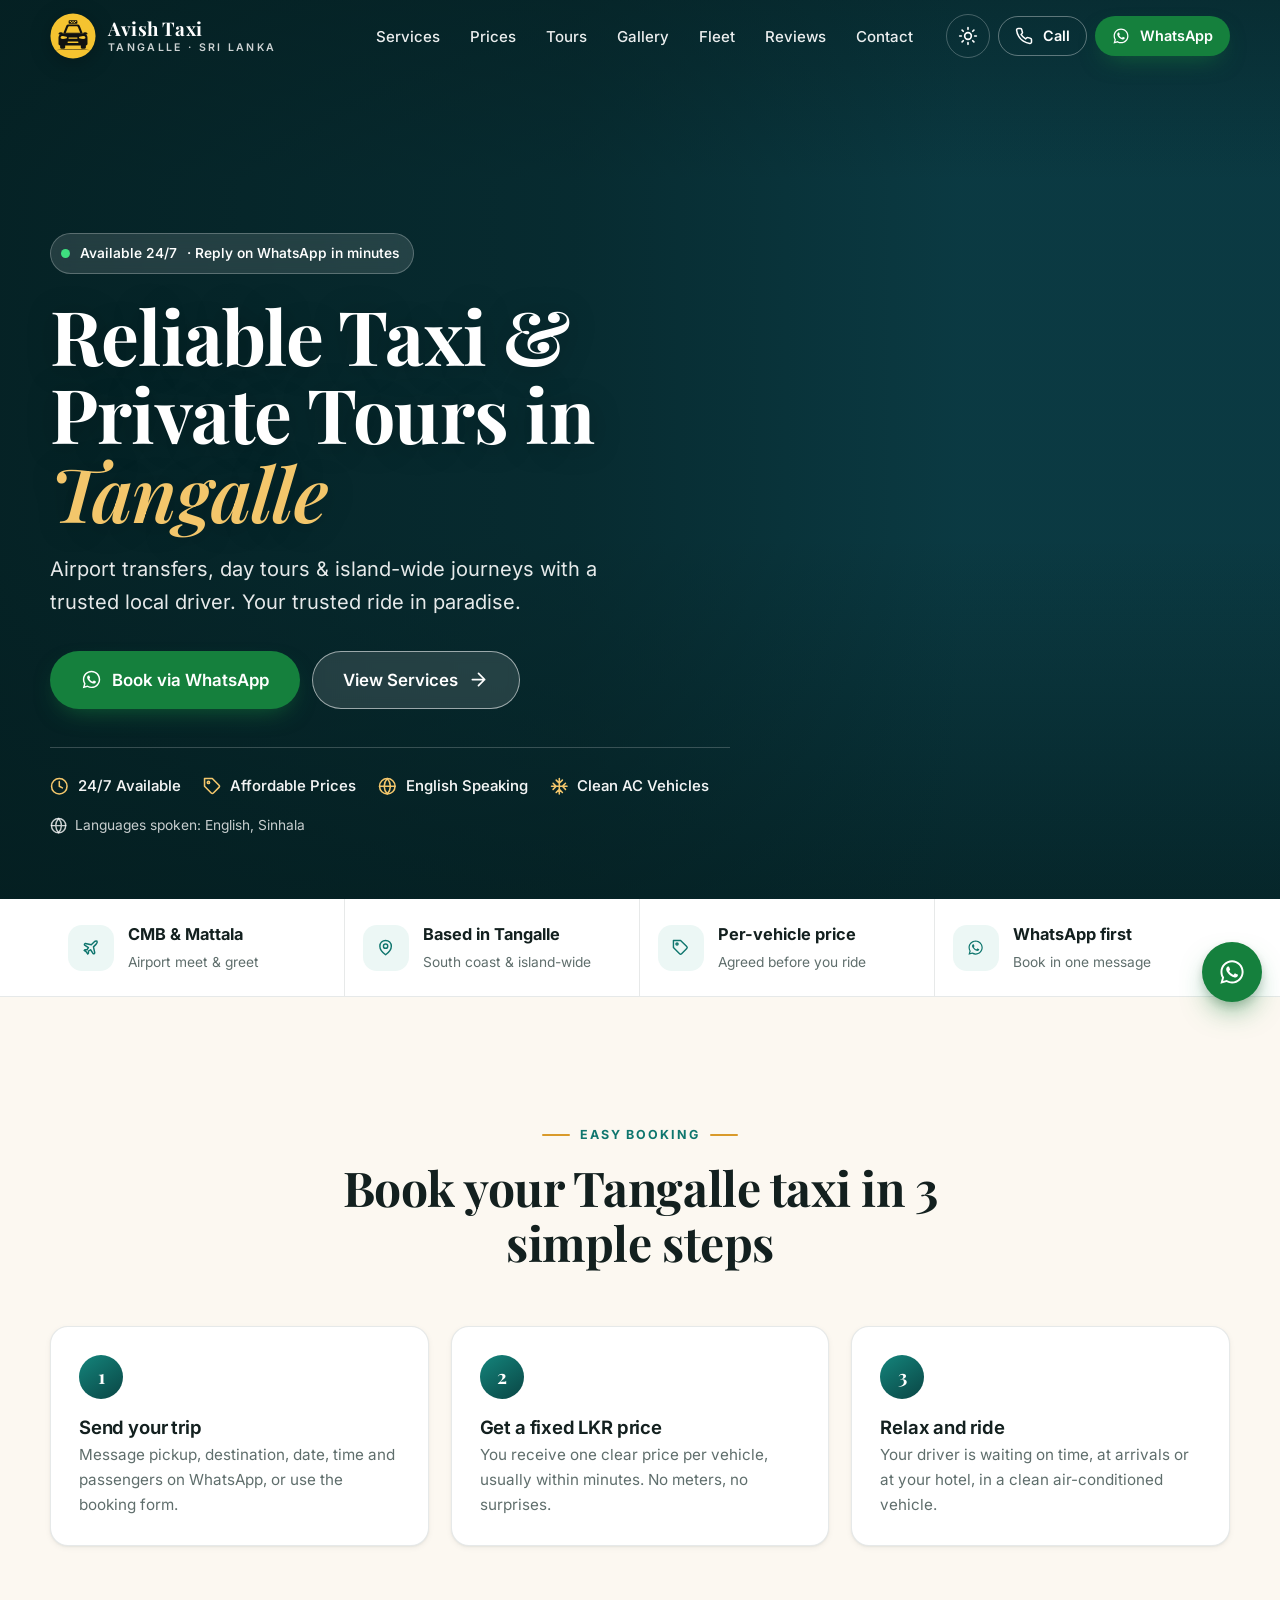
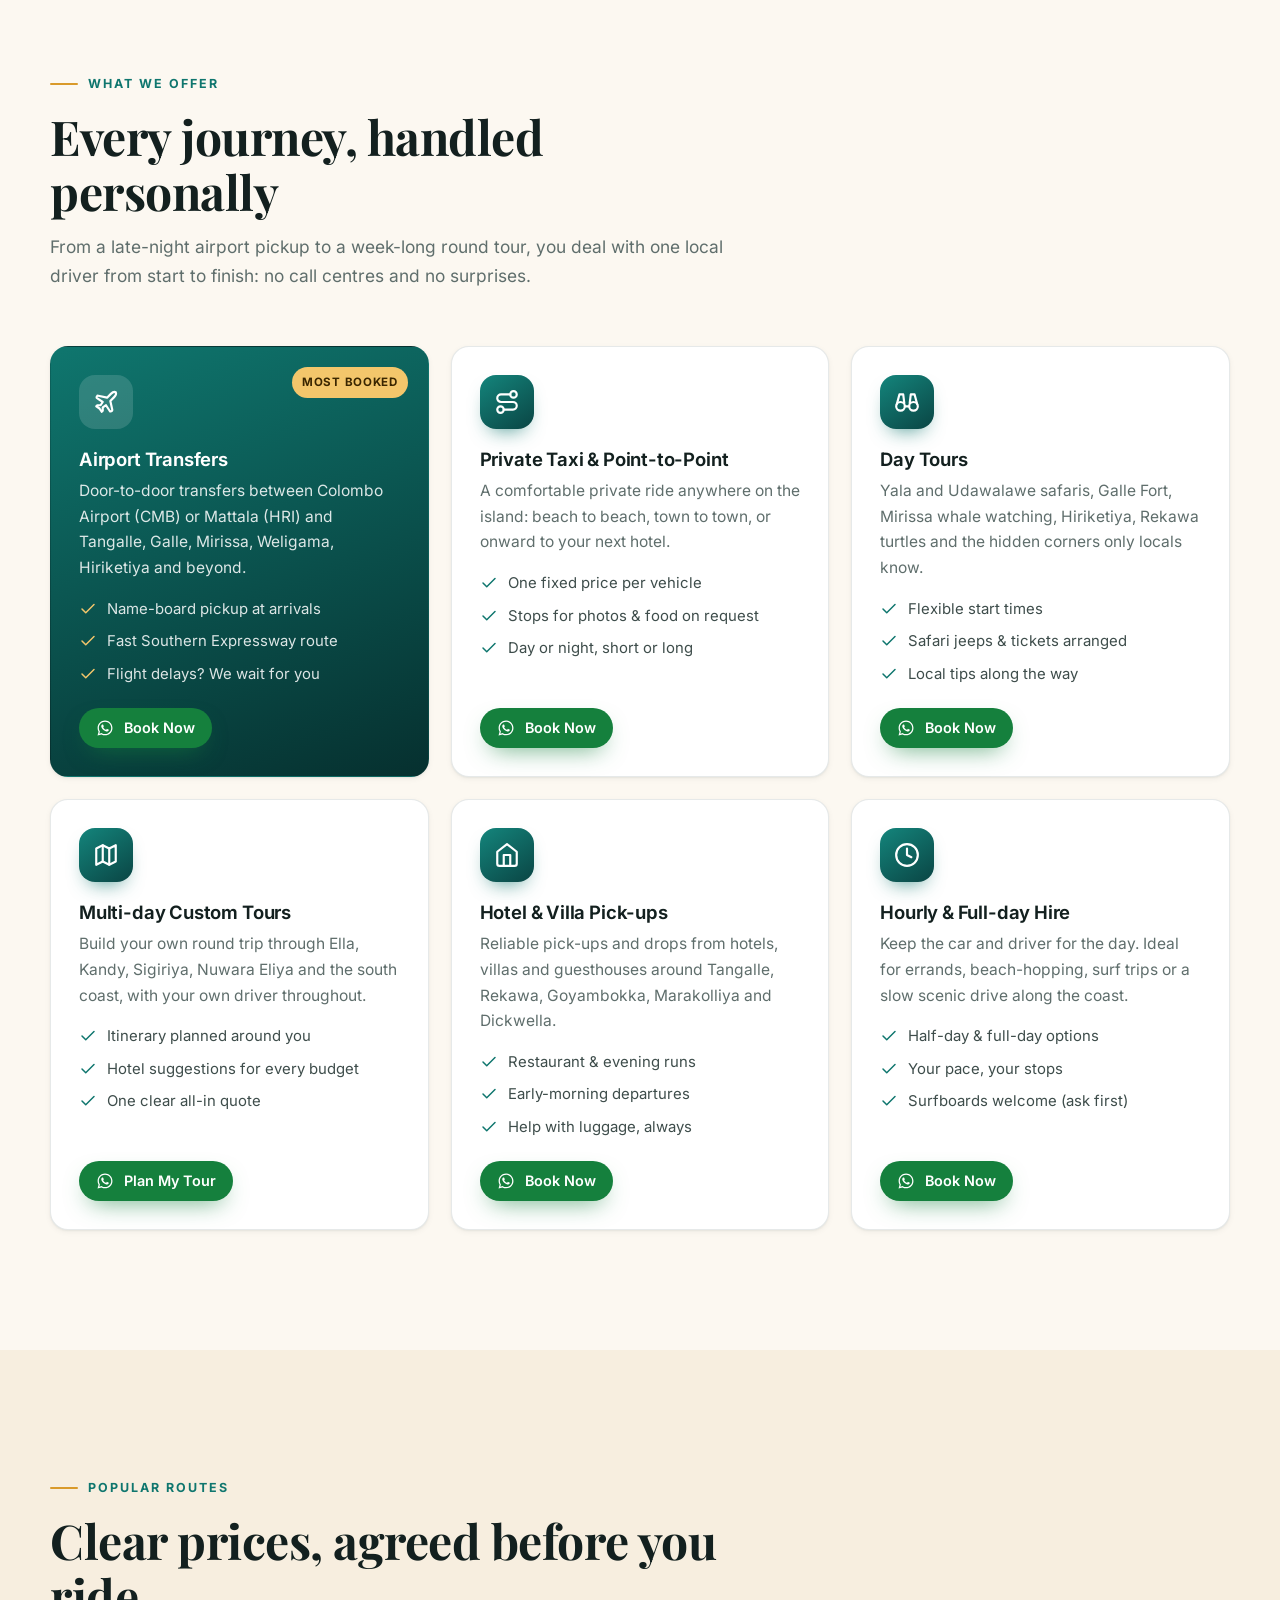
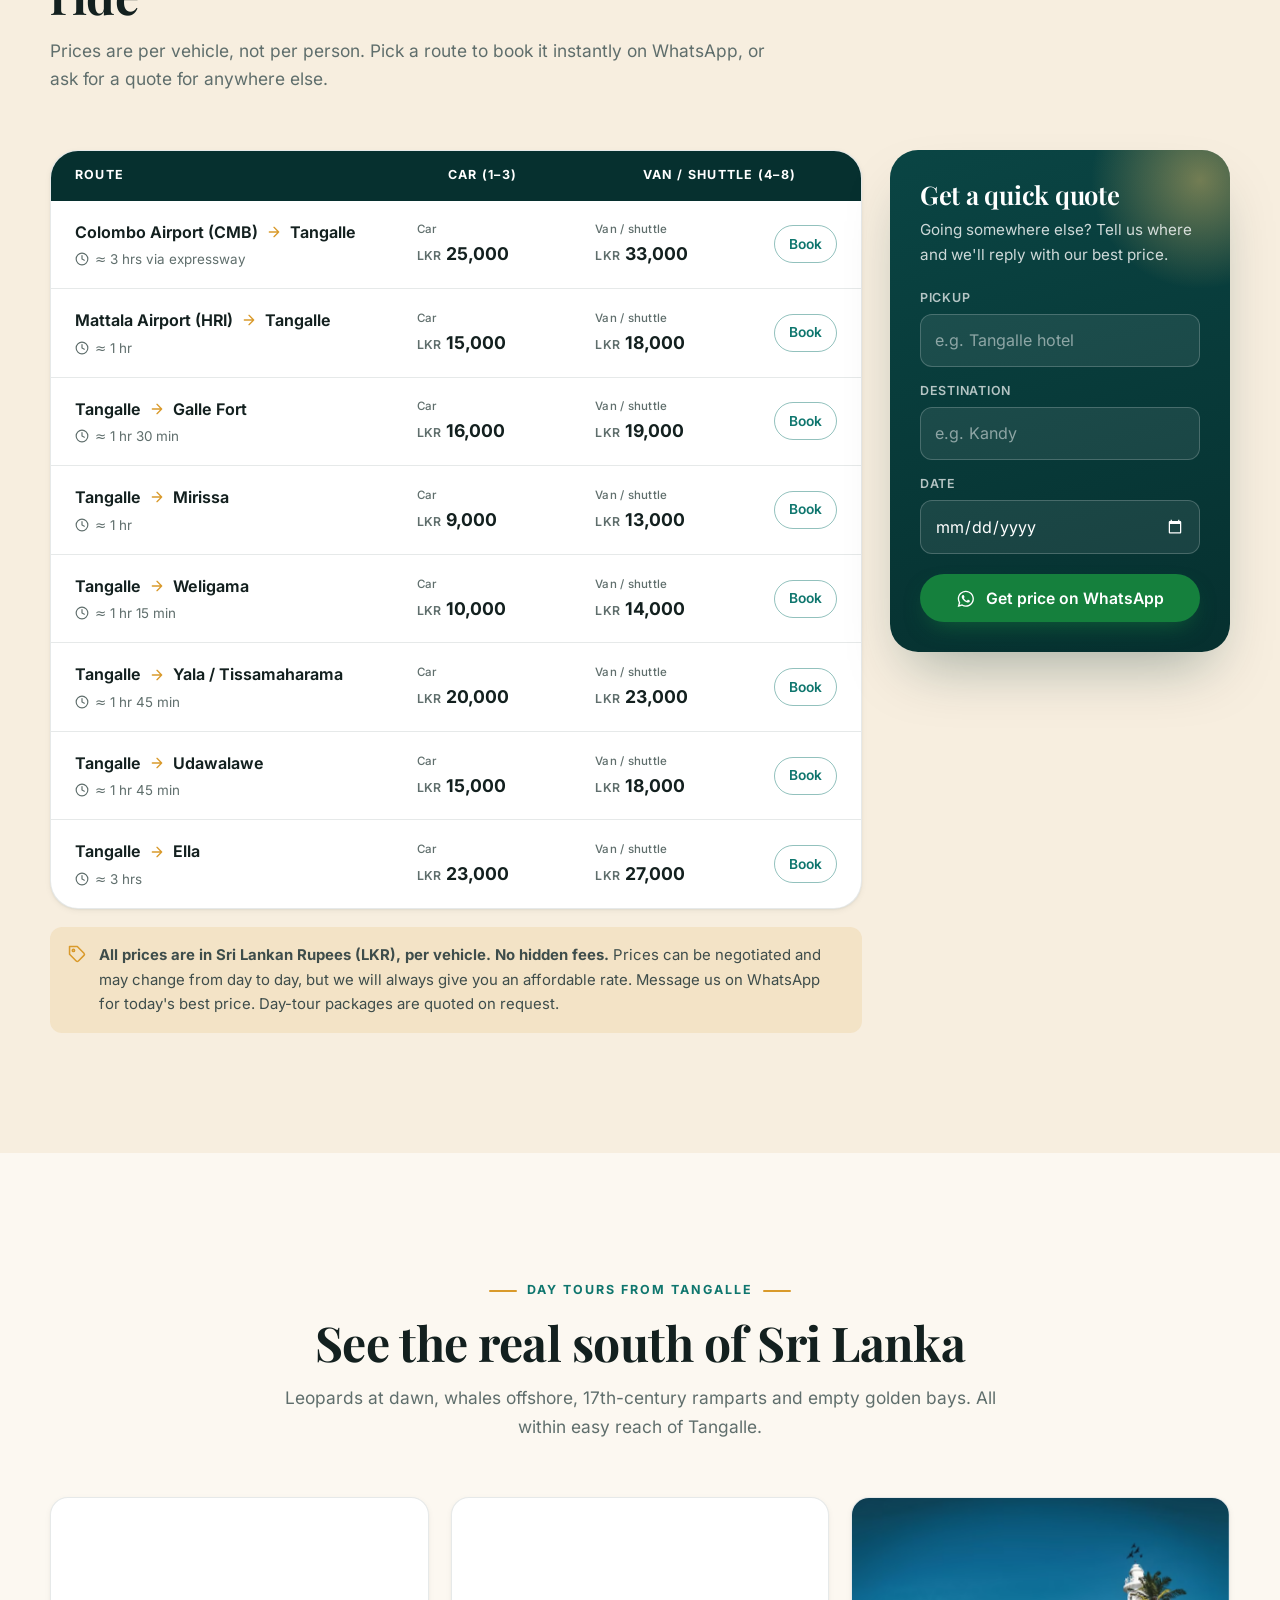
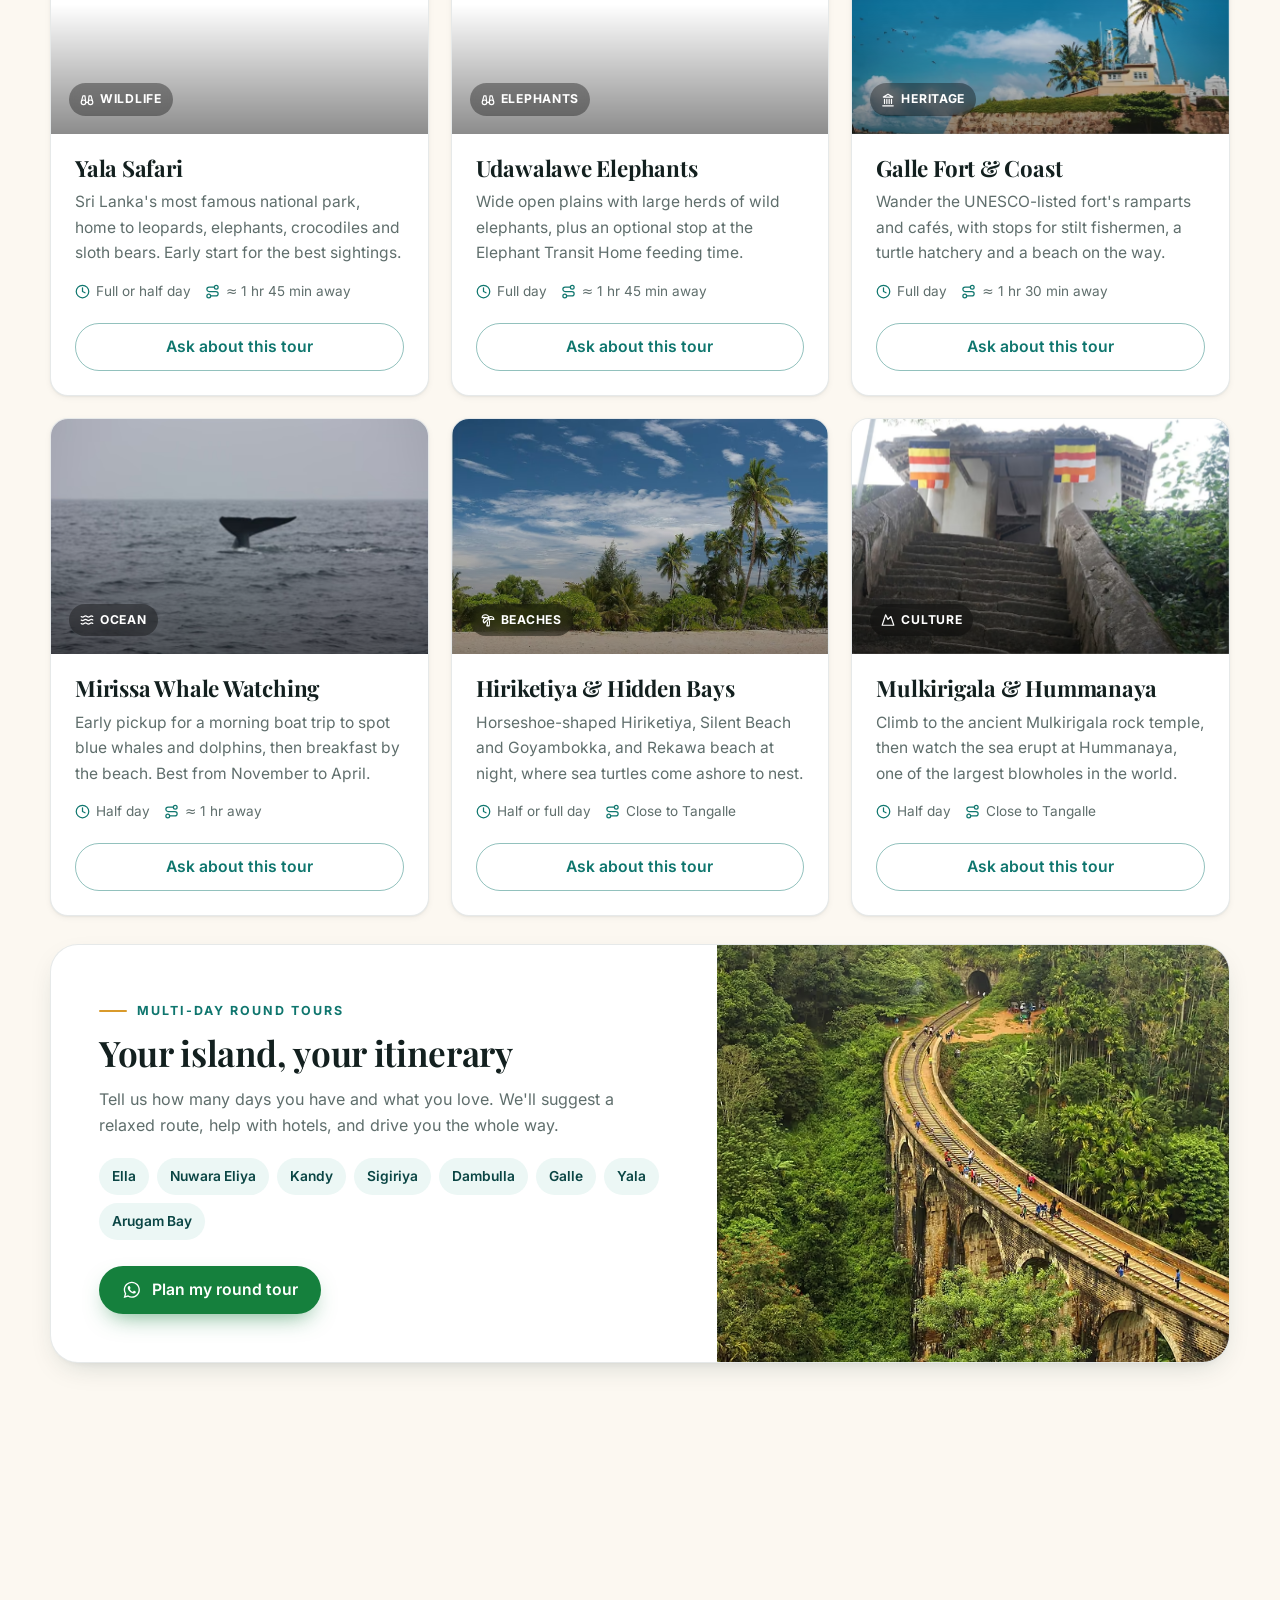
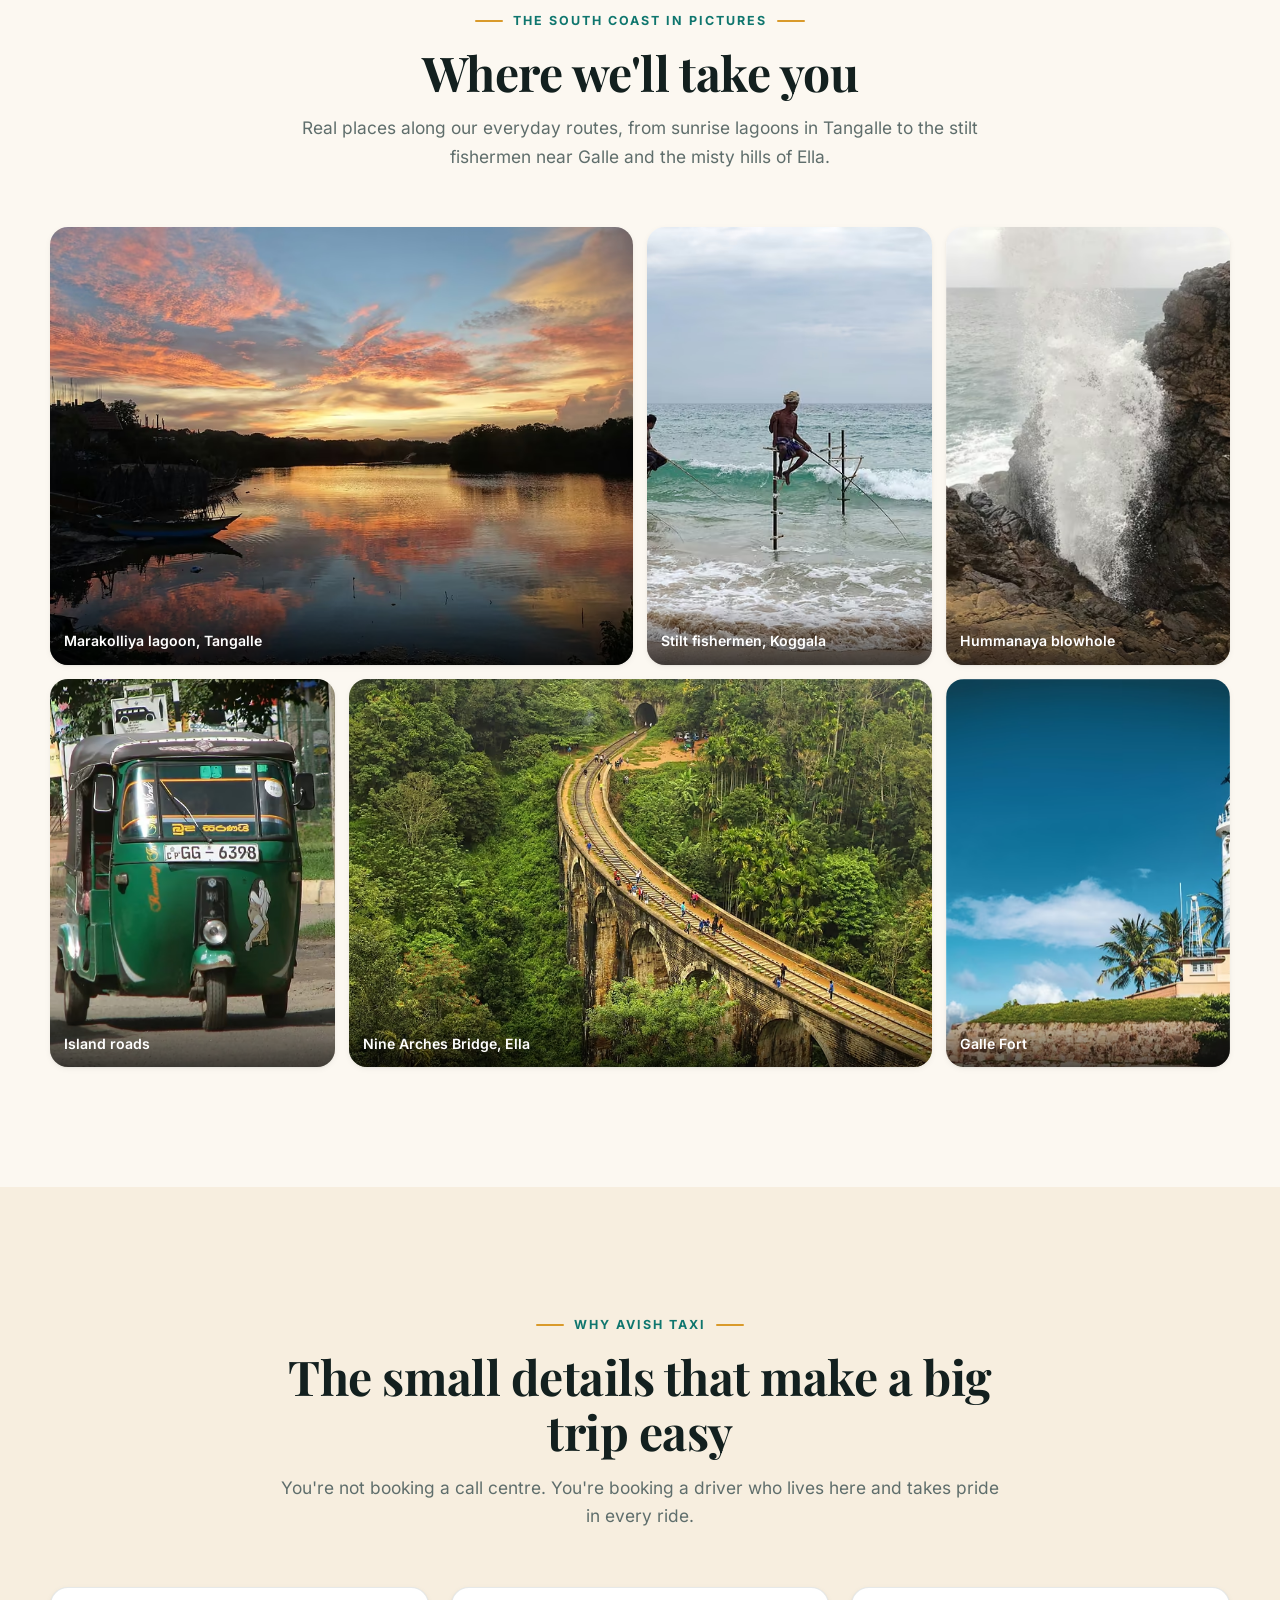
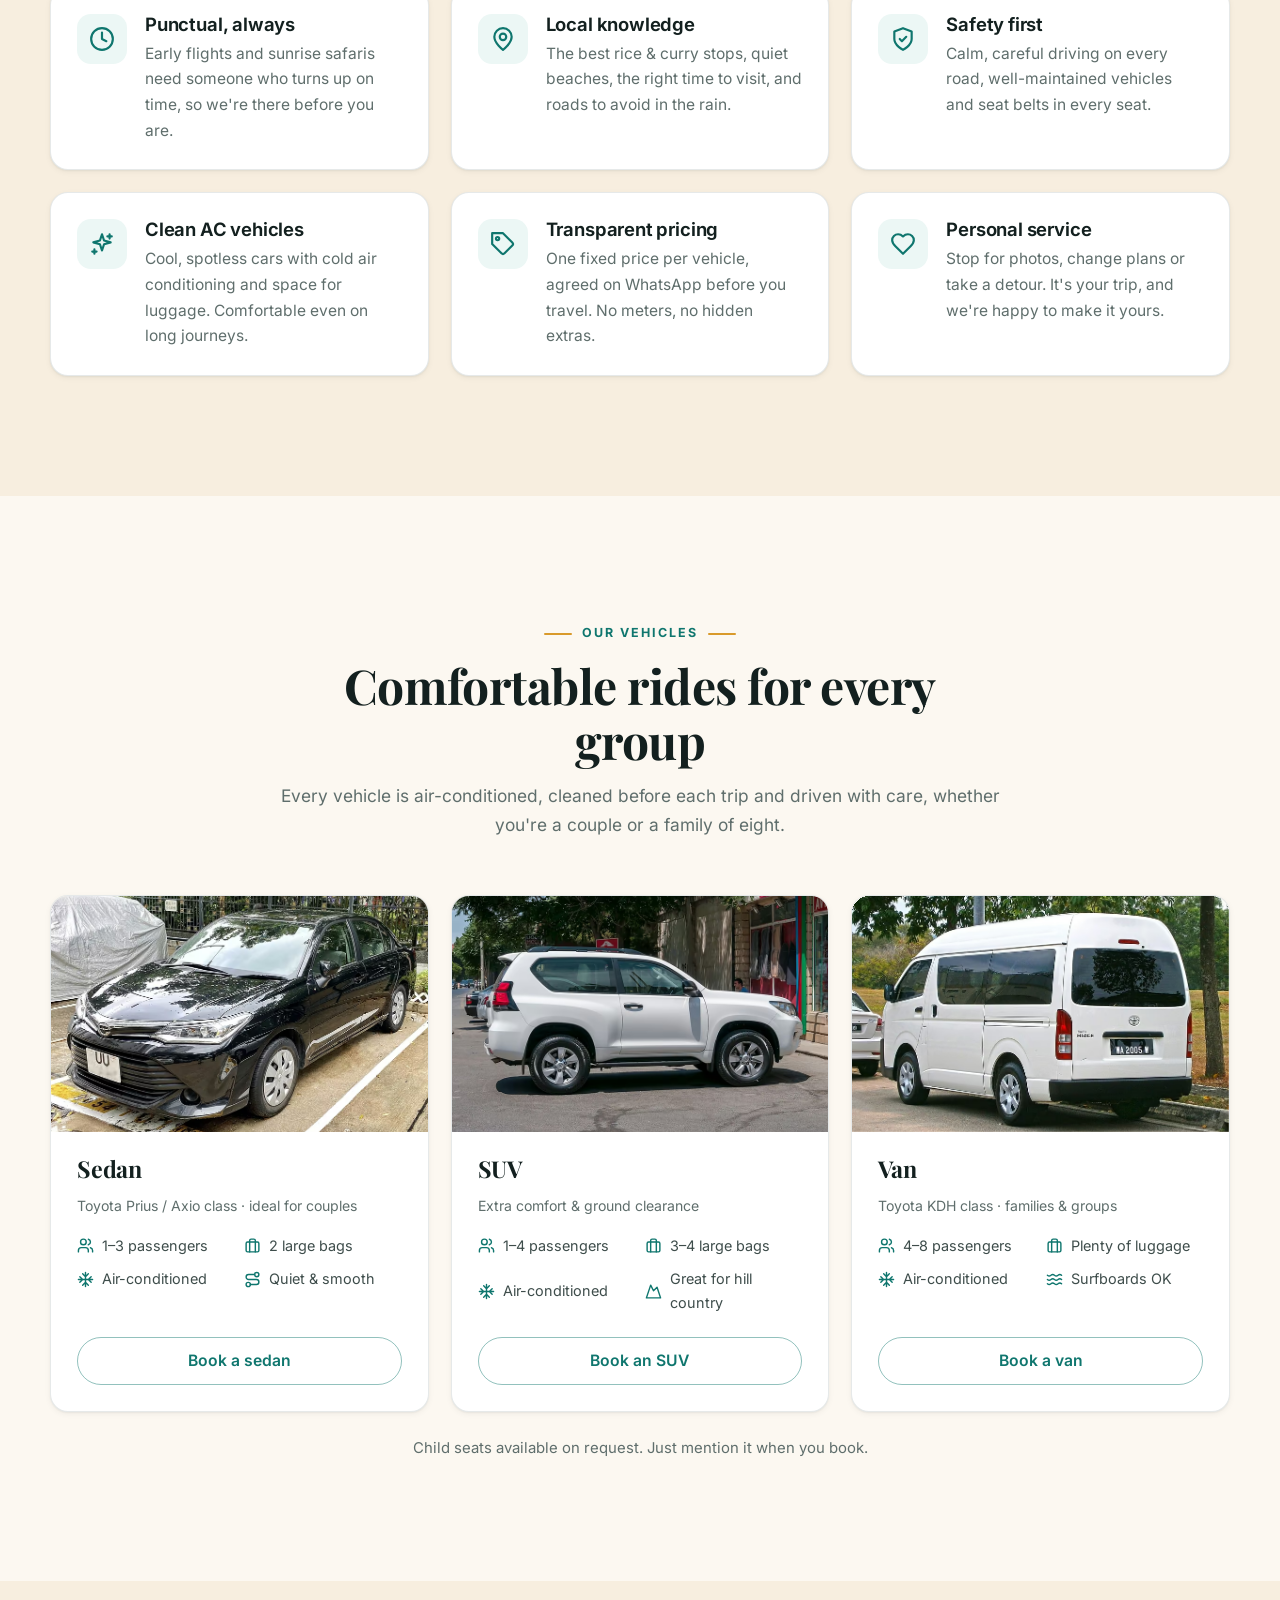
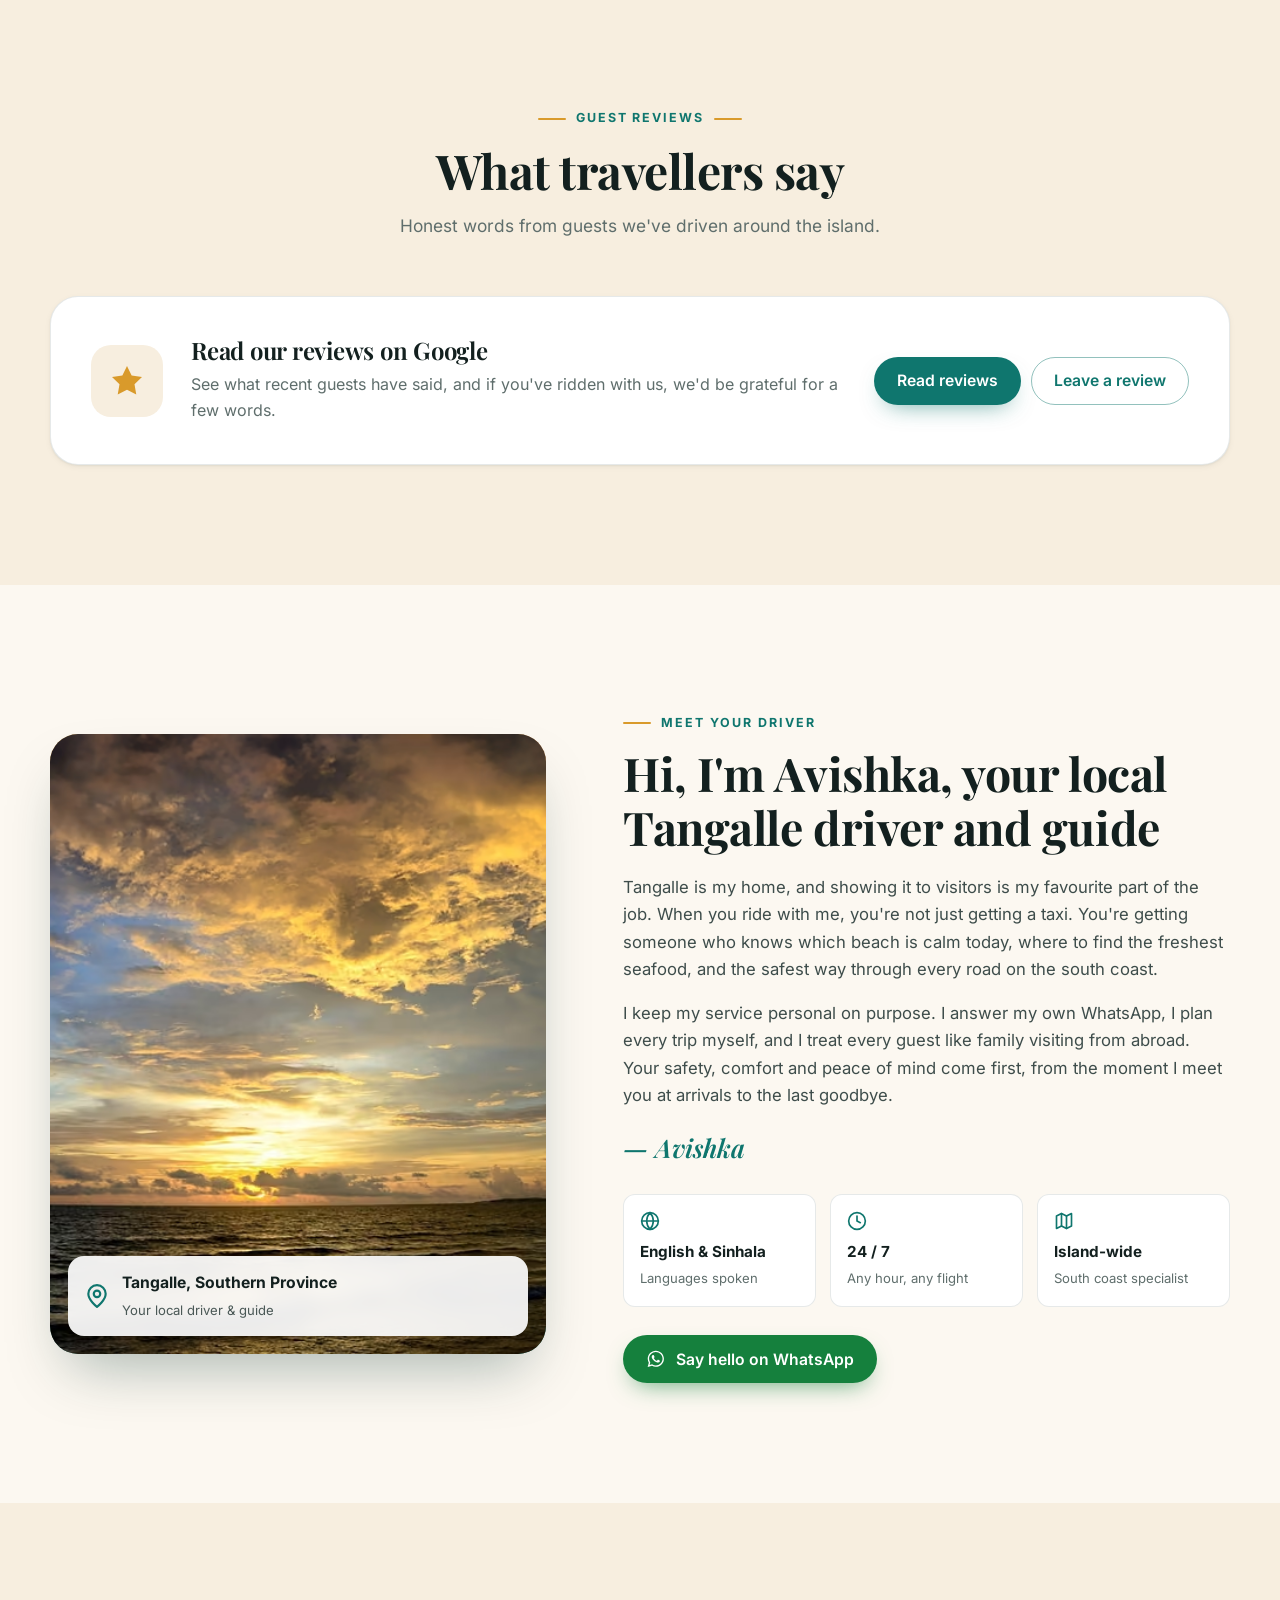
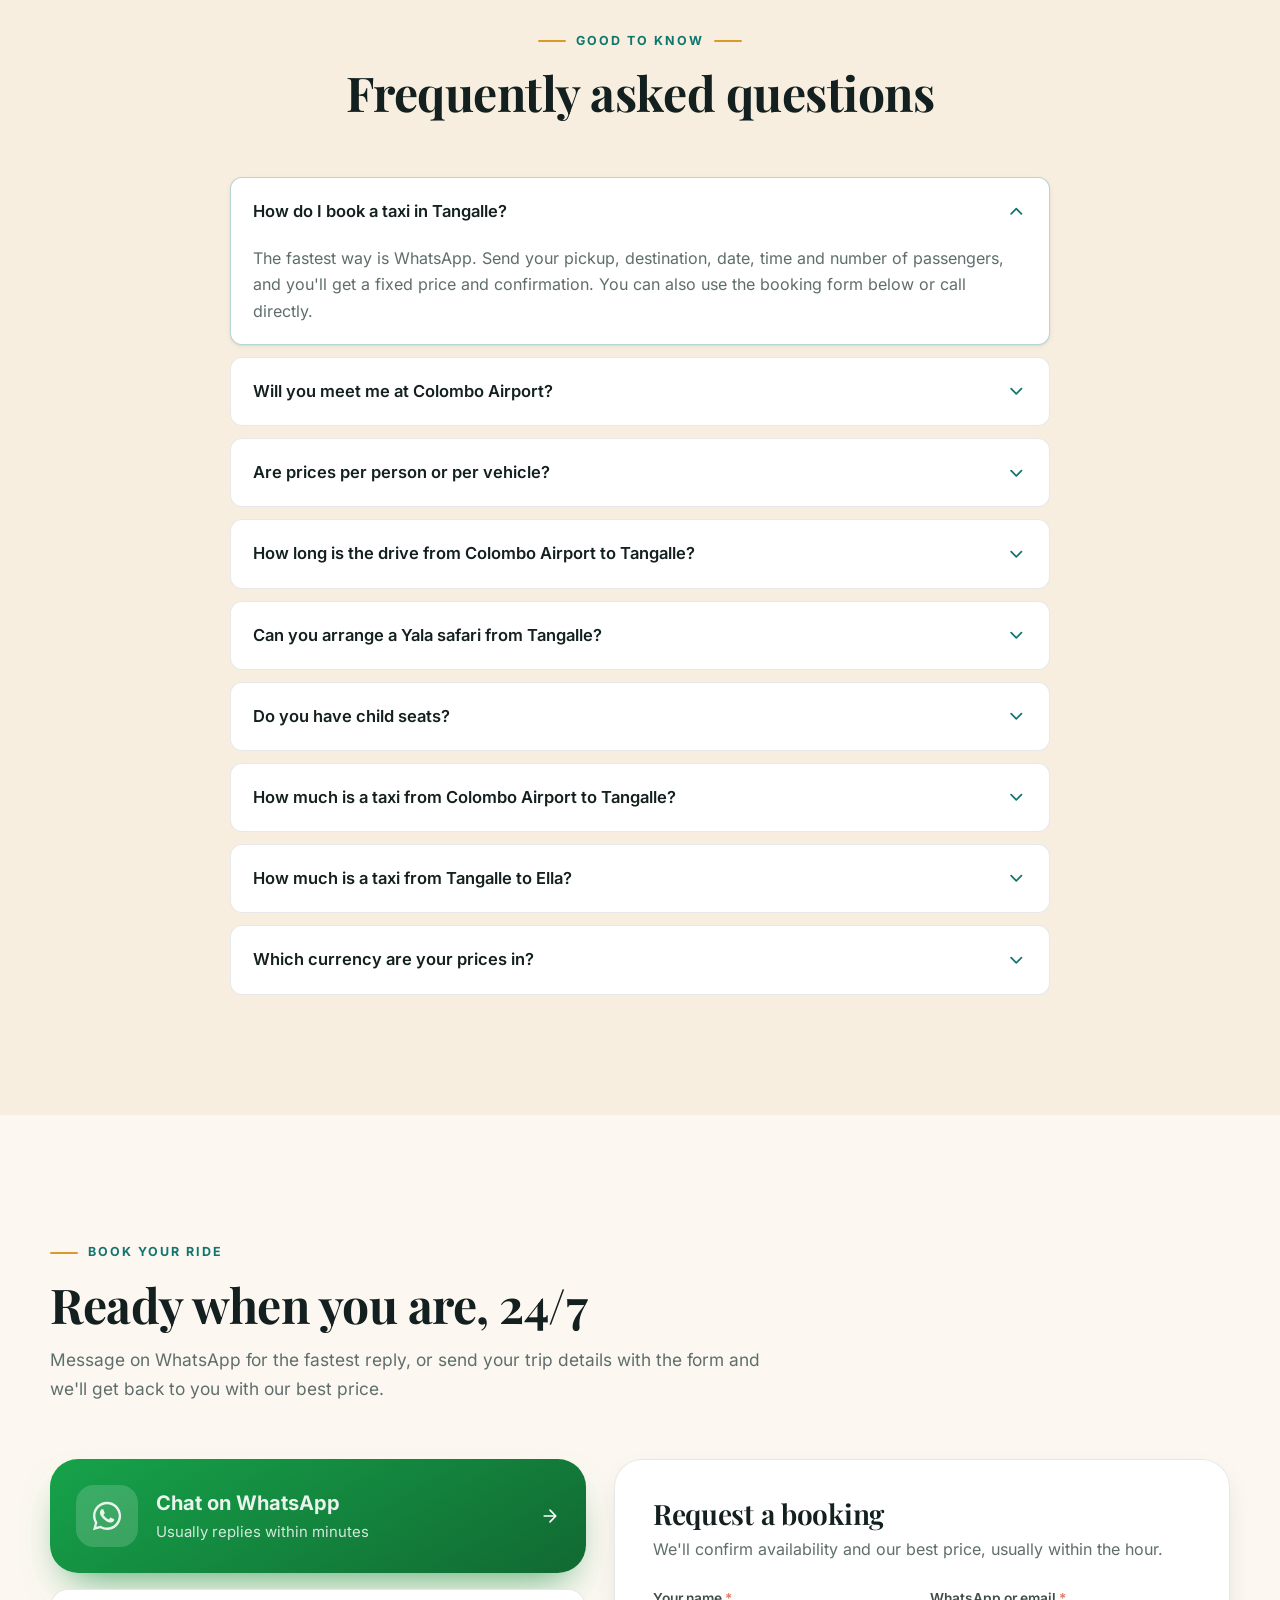
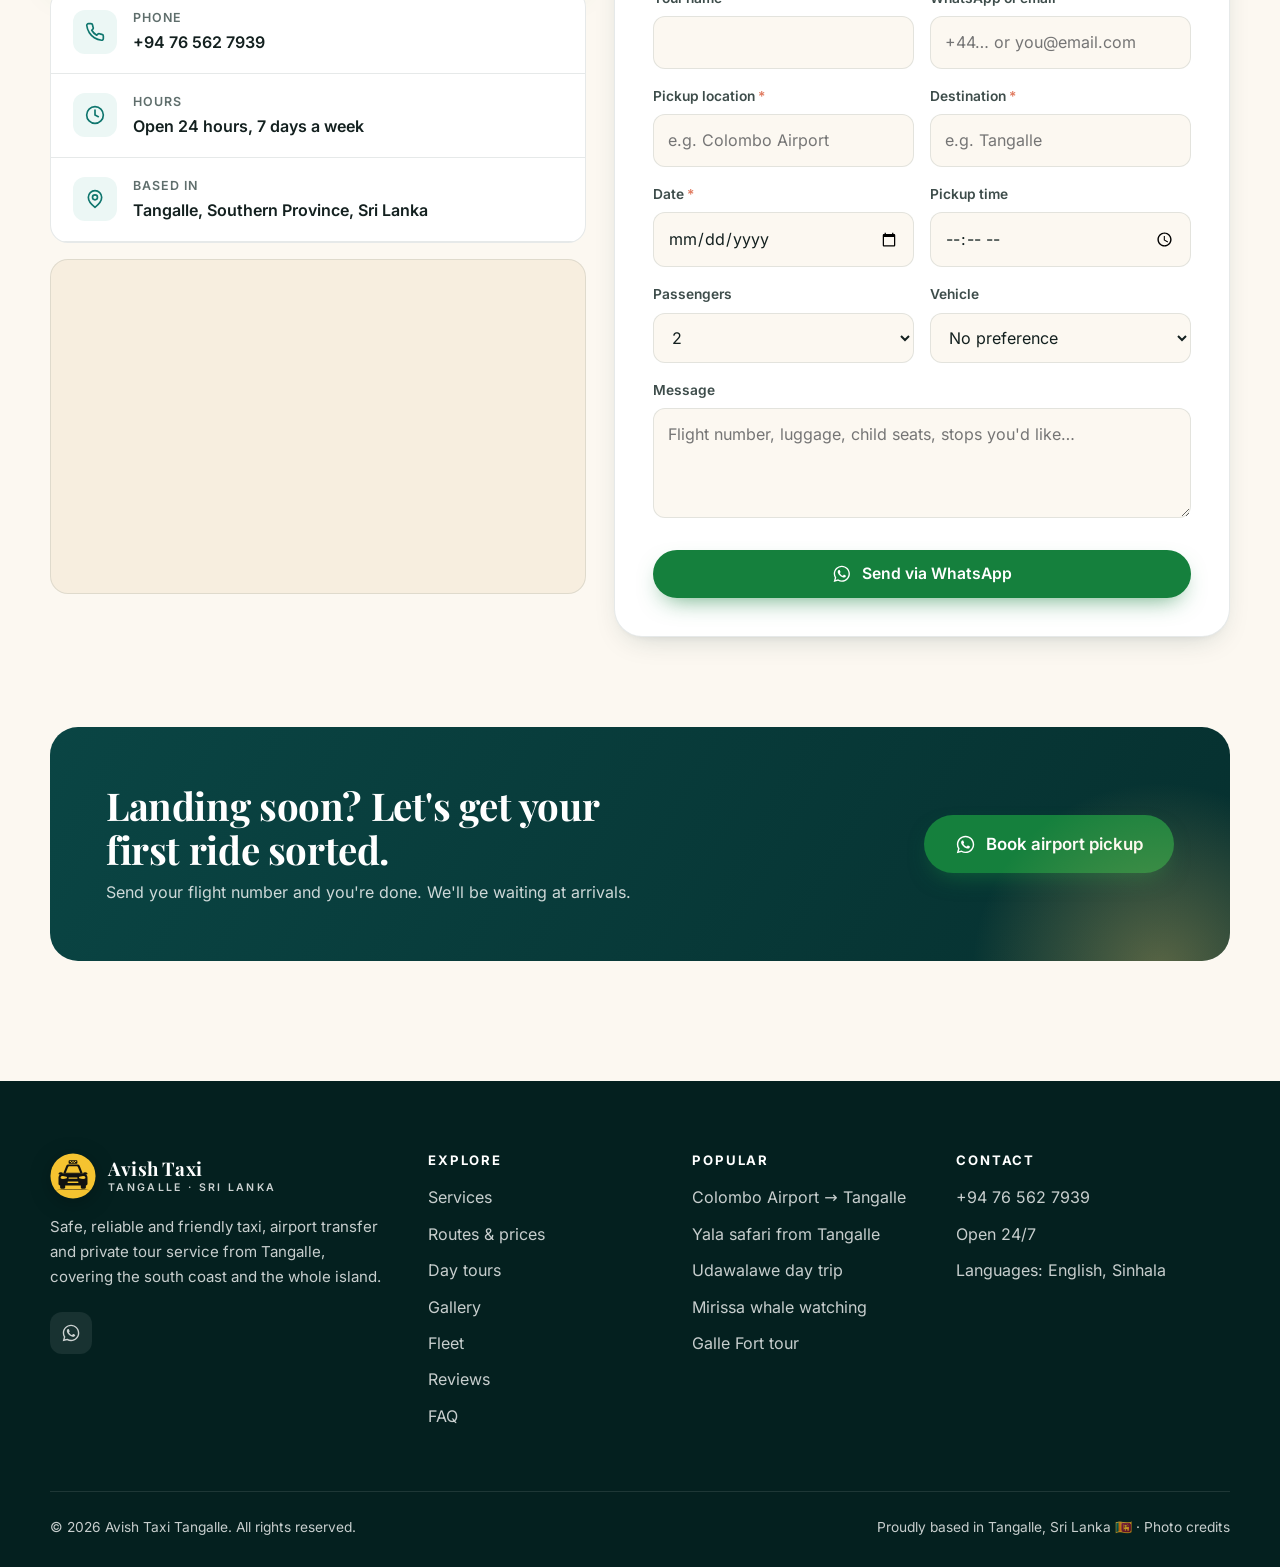
==== commit 71c4a0f3: "Add Google Search Console site verification meta tag Co-Authored-By: Claude Opus 5.5 <noreply@anthro" ====
--- a/index.html
+++ b/index.html
@@ -8,6 +8,7 @@
 <meta name="keywords" content="Tangalle taxi, taxi Tangalle, Tangalle airport transfer, Colombo airport to Tangalle taxi, Mattala airport taxi, private driver Sri Lanka, Yala safari from Tangalle, Udawalawe day trip, Tangalle to Galle taxi, Tangalle to Mirissa taxi, Hiriketiya taxi, Sri Lanka round tour driver">
 <meta name="author" content="Avish Taxi Tangalle">
 <meta name="robots" content="index, follow, max-image-preview:large, max-snippet:-1">
+<meta name="google-site-verification" content="8yxUGaMetlVc24ha_G0xKeGCbbr0SRW7Rt4HdXPA4TE" />
 <meta name="theme-color" content="#0F766E" media="(prefers-color-scheme: light)">
 <meta name="theme-color" content="#071A1A" media="(prefers-color-scheme: dark)">
 <meta name="color-scheme" content="light dark">
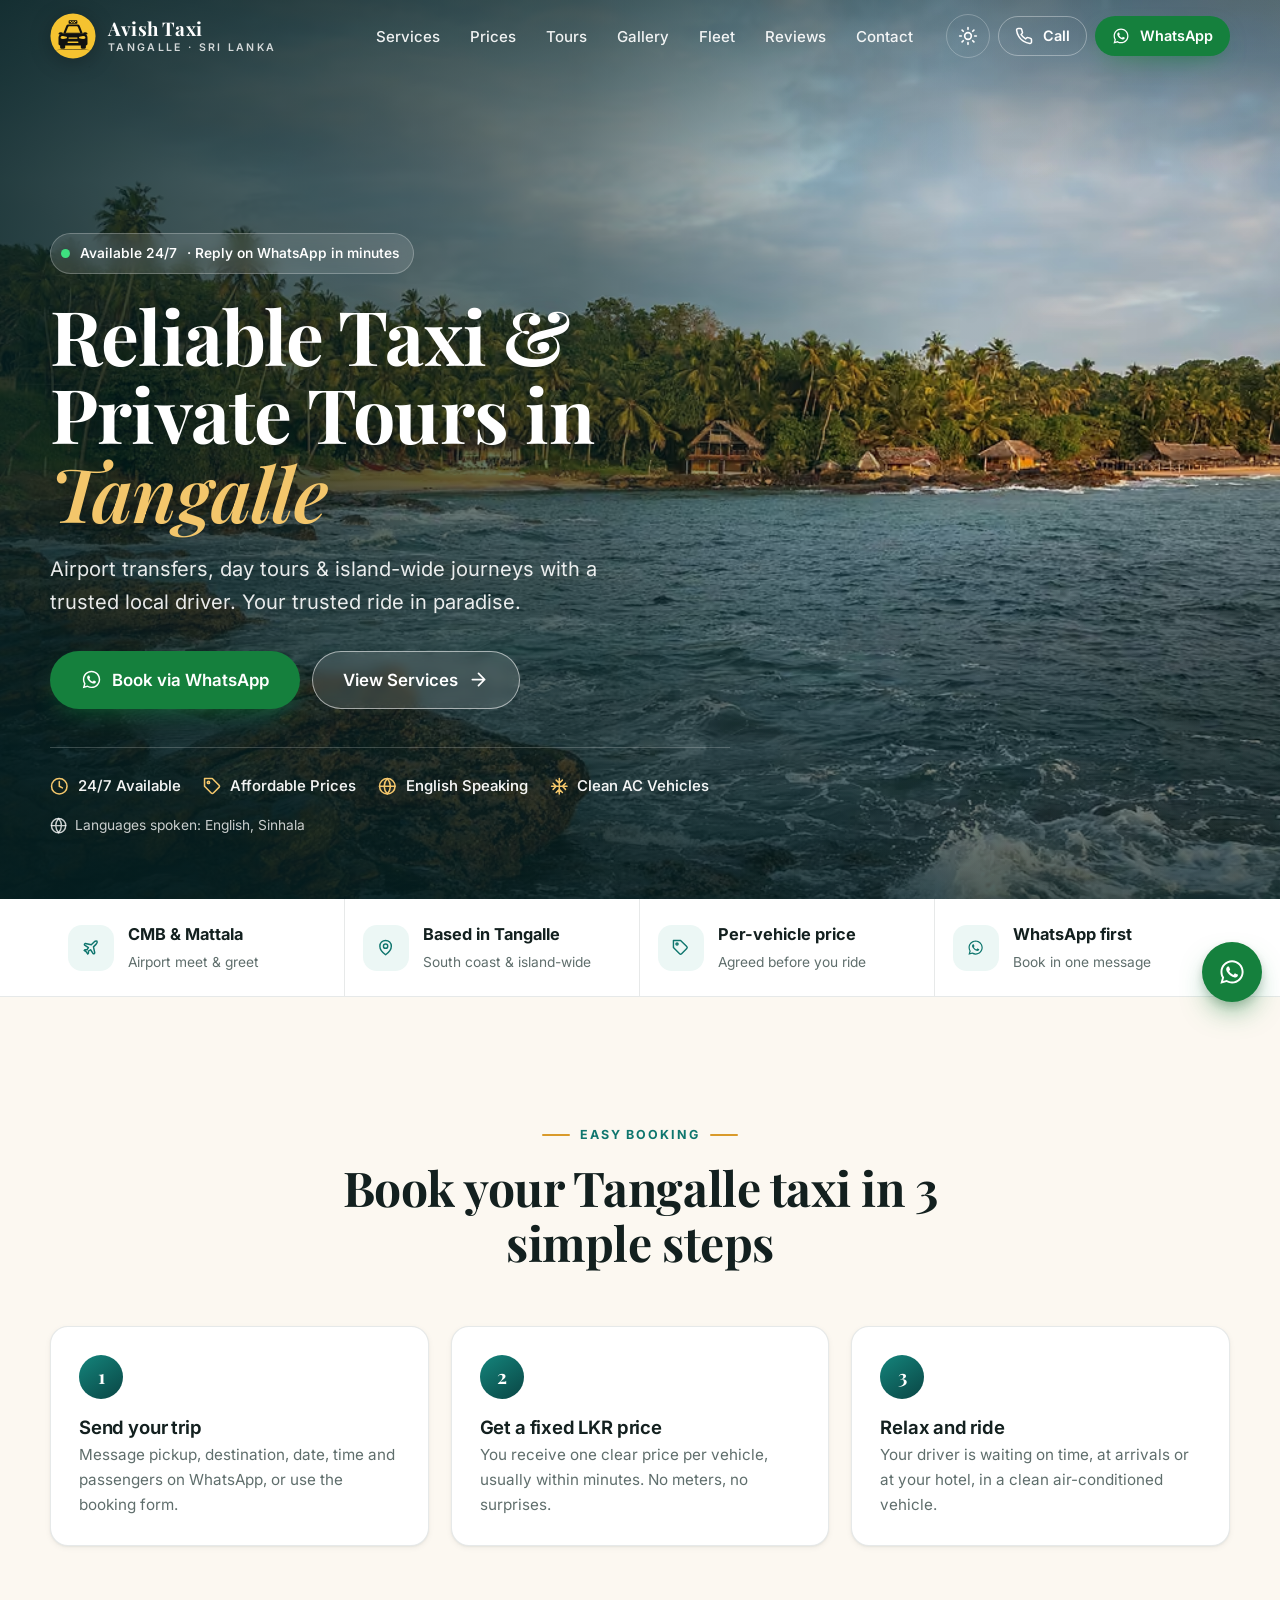
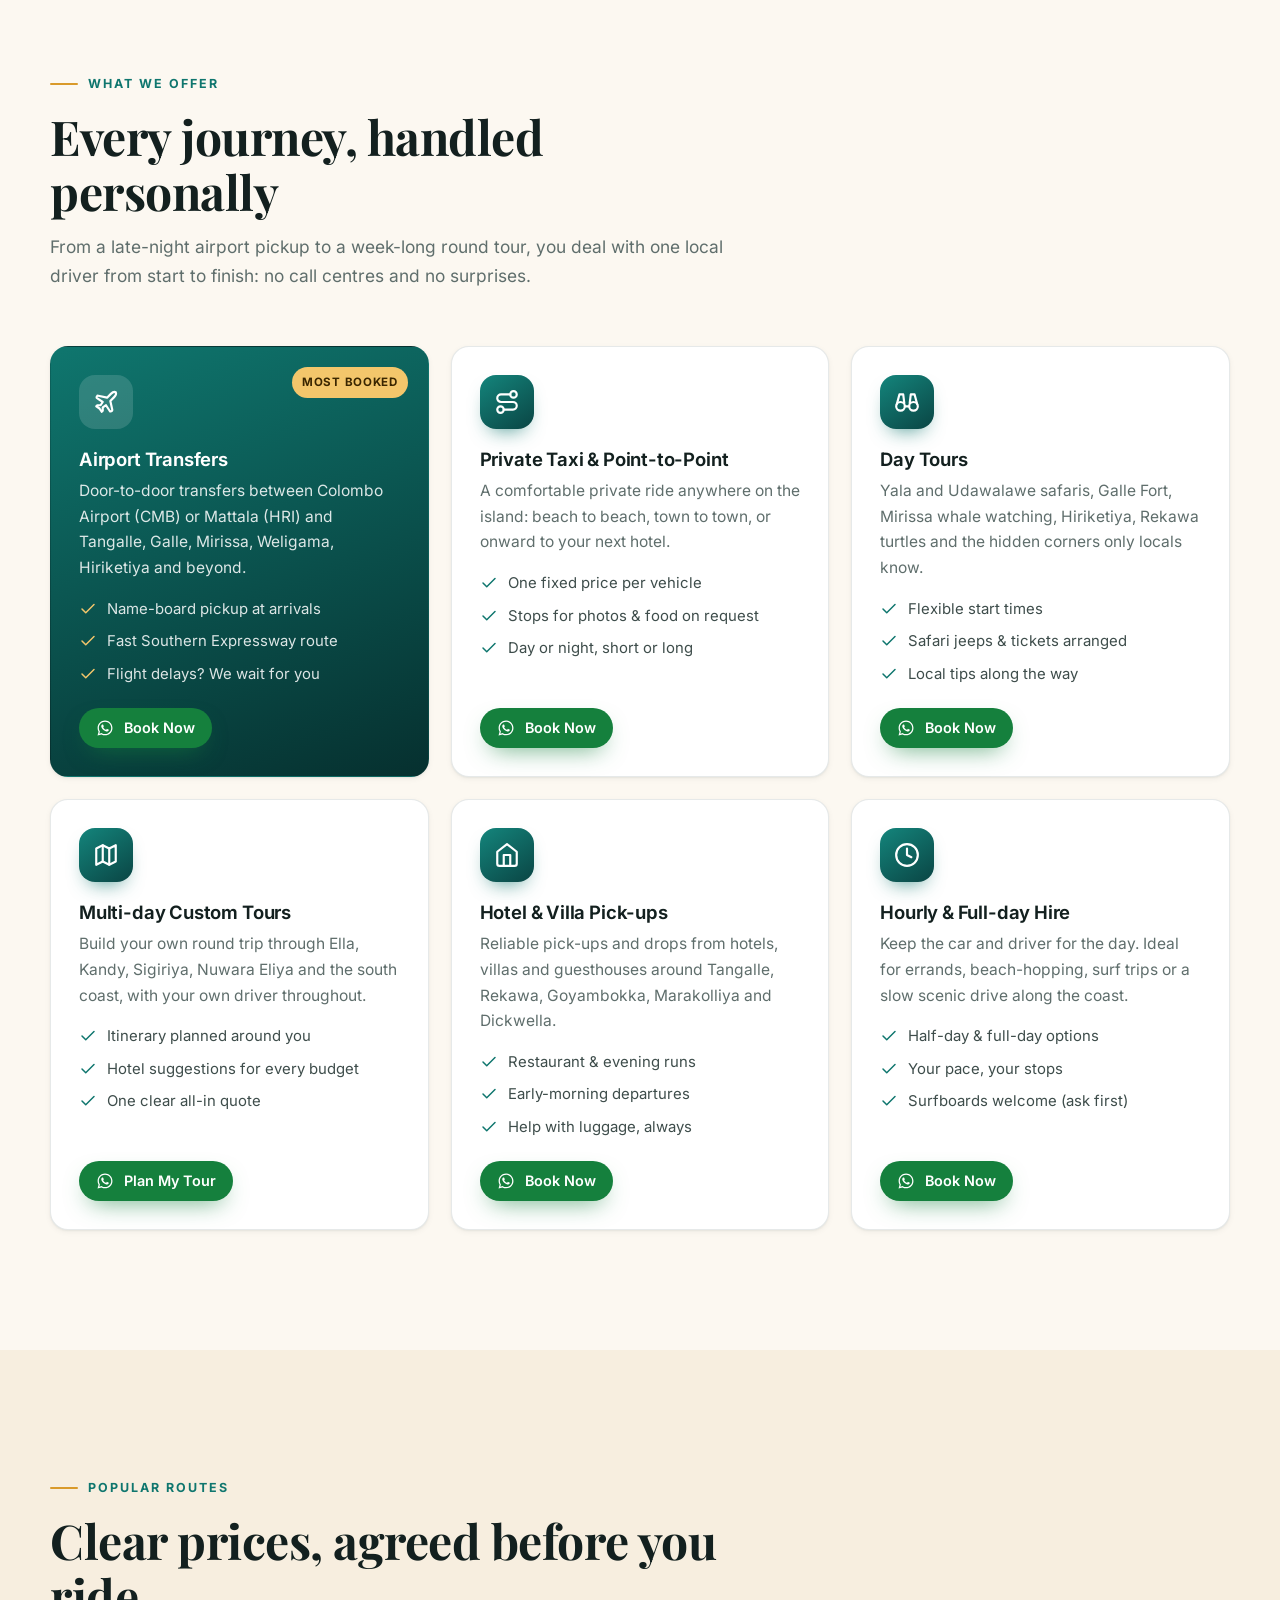
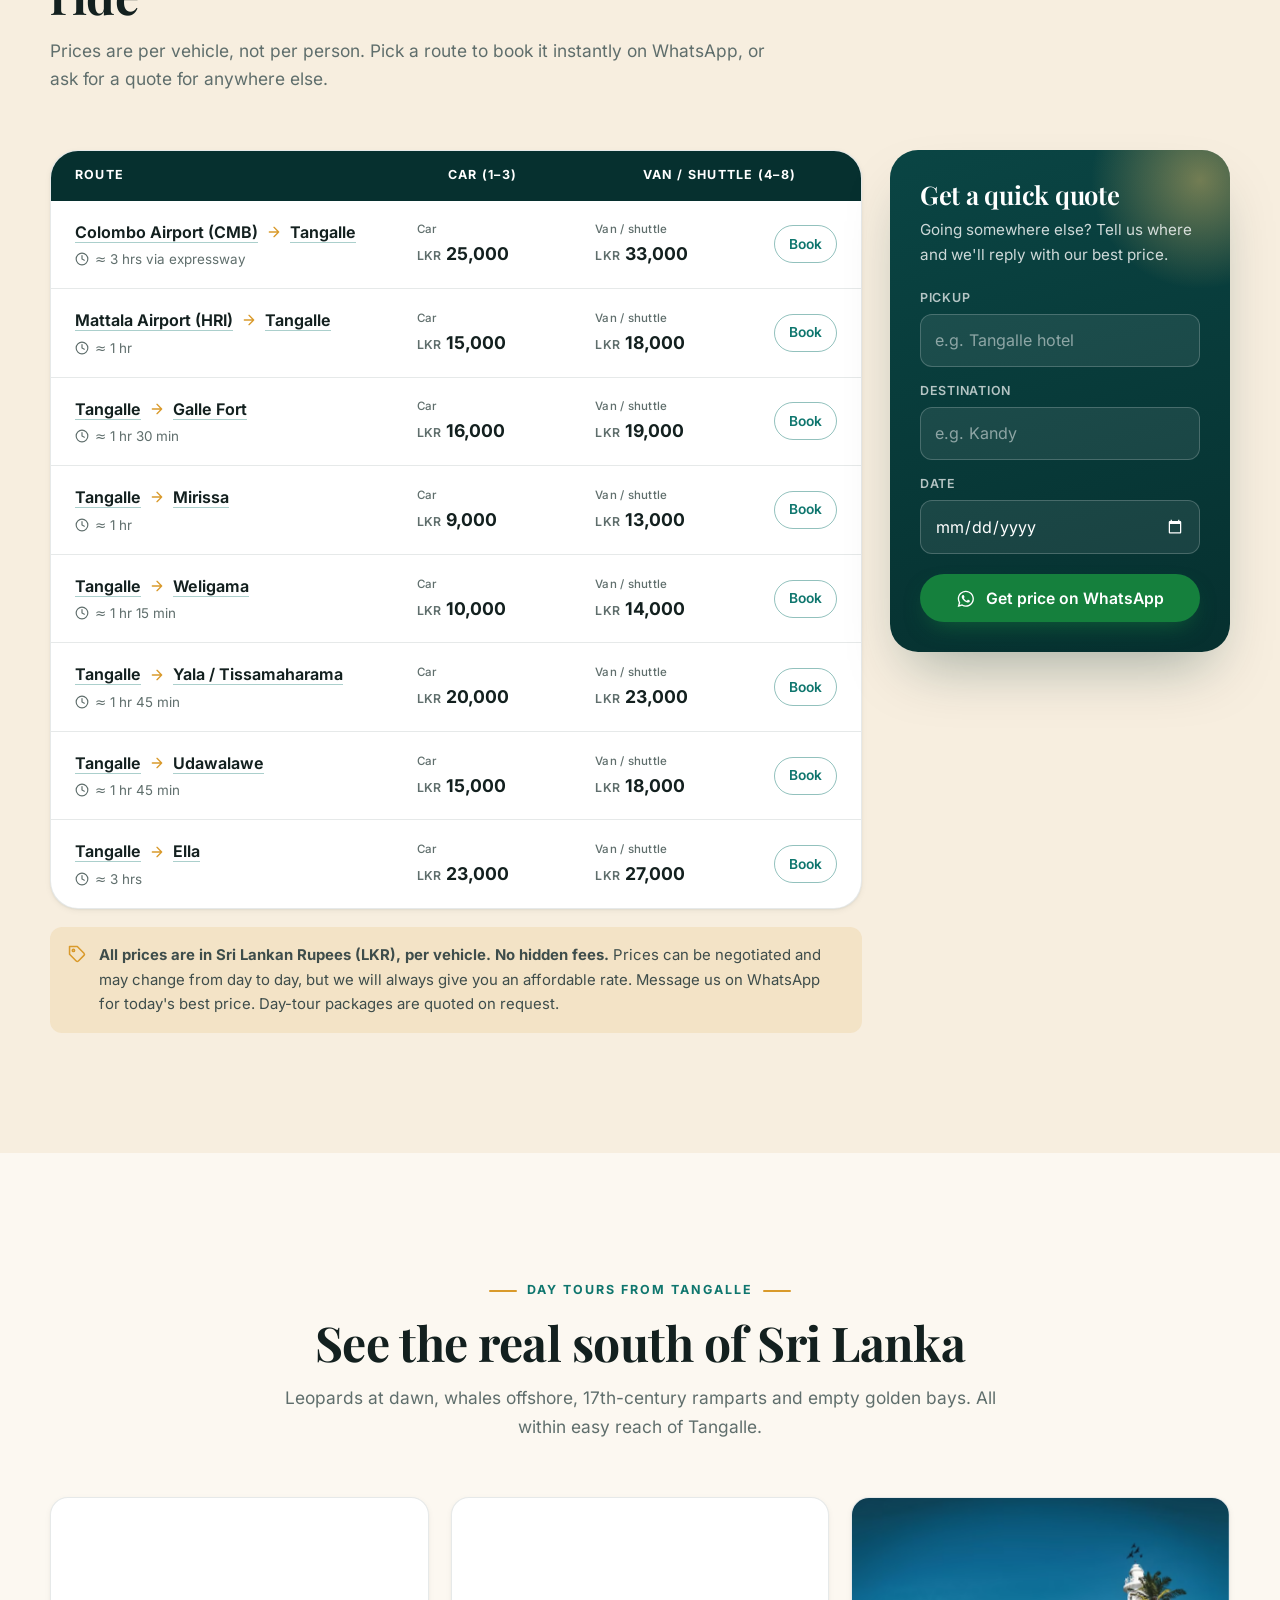
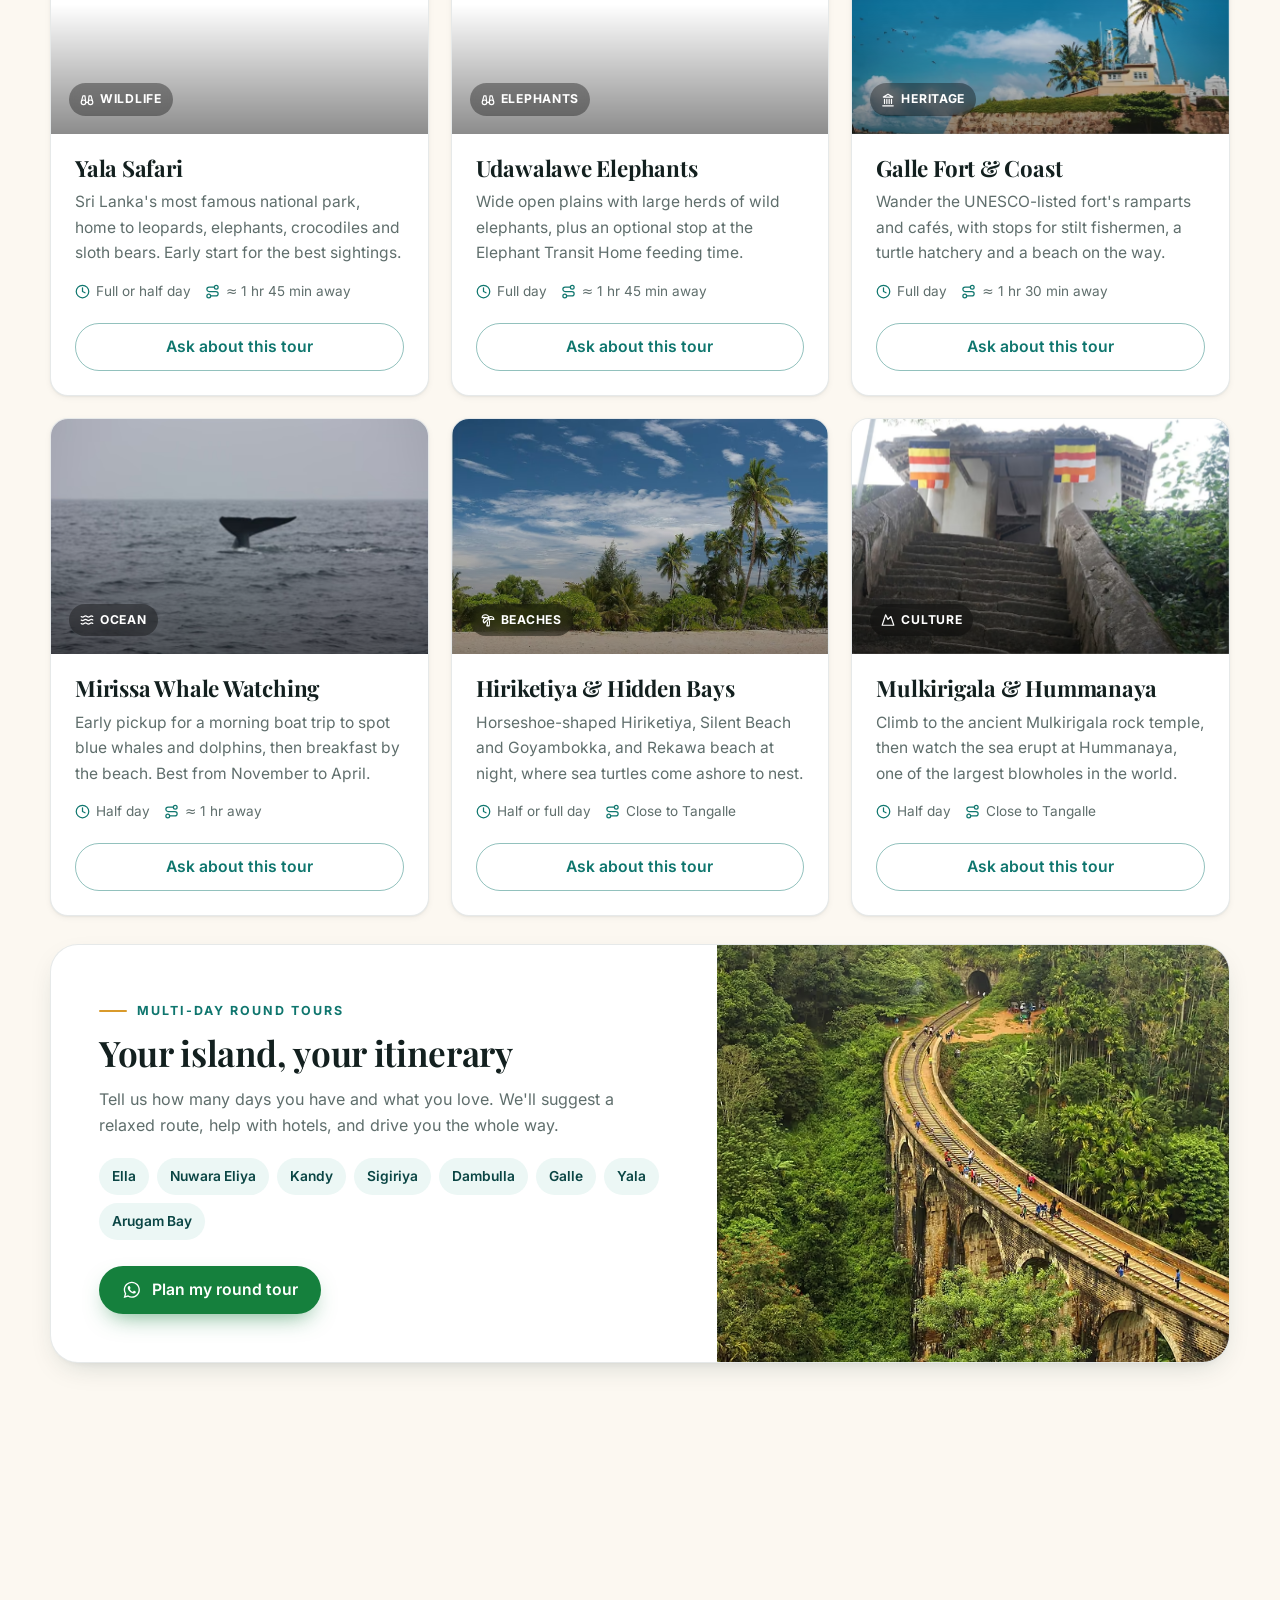
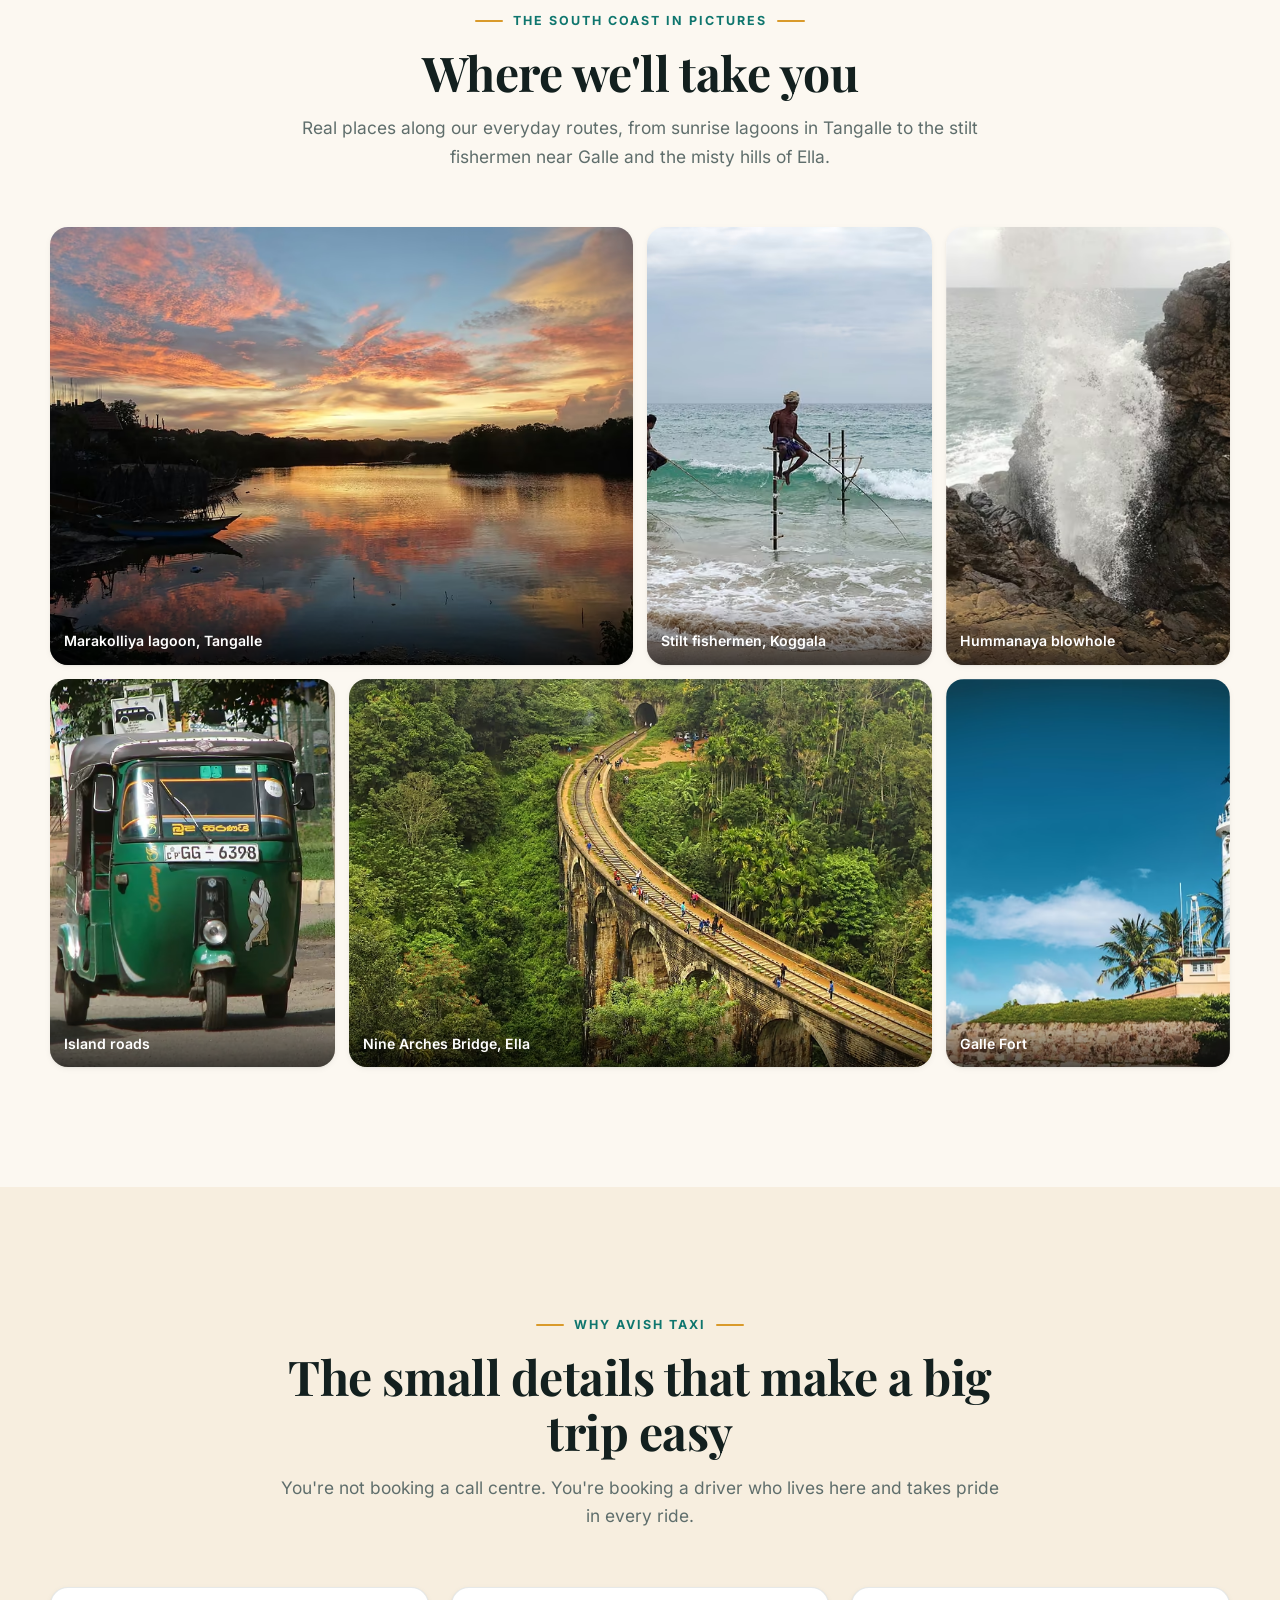
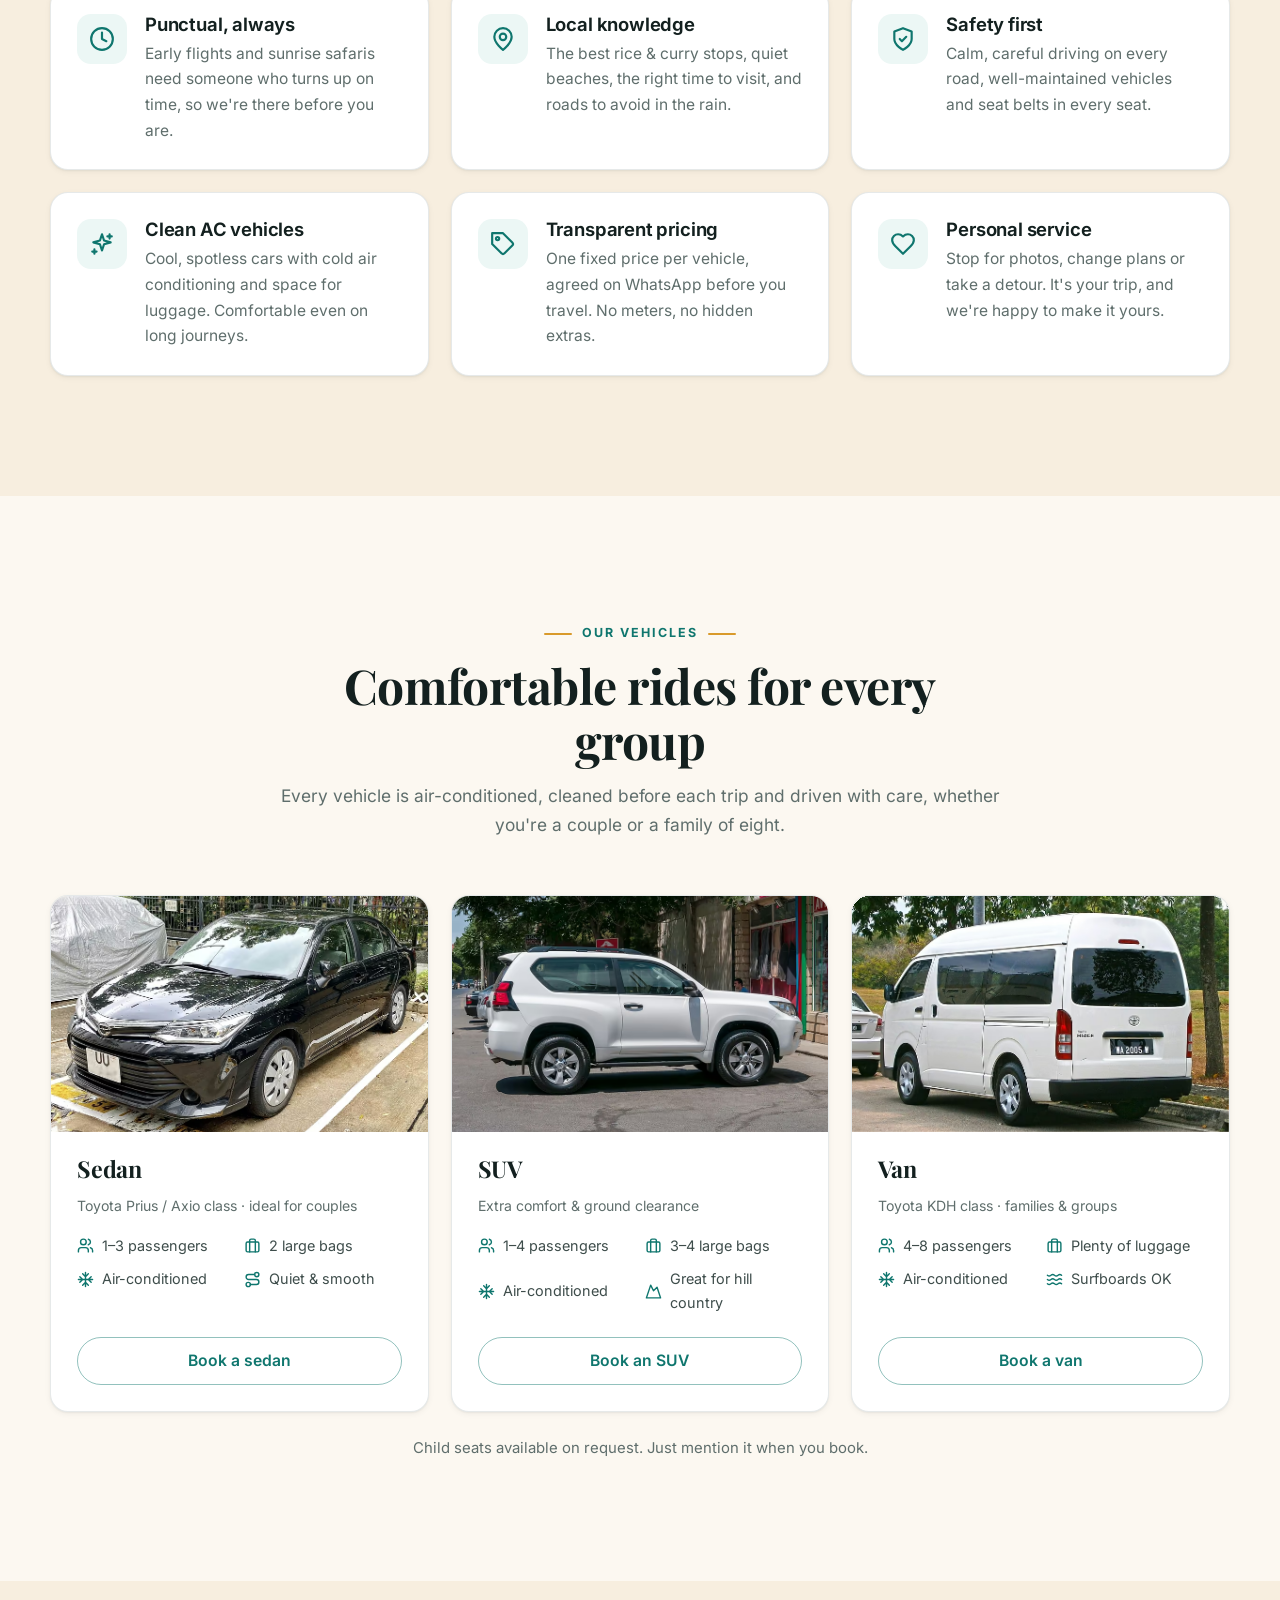
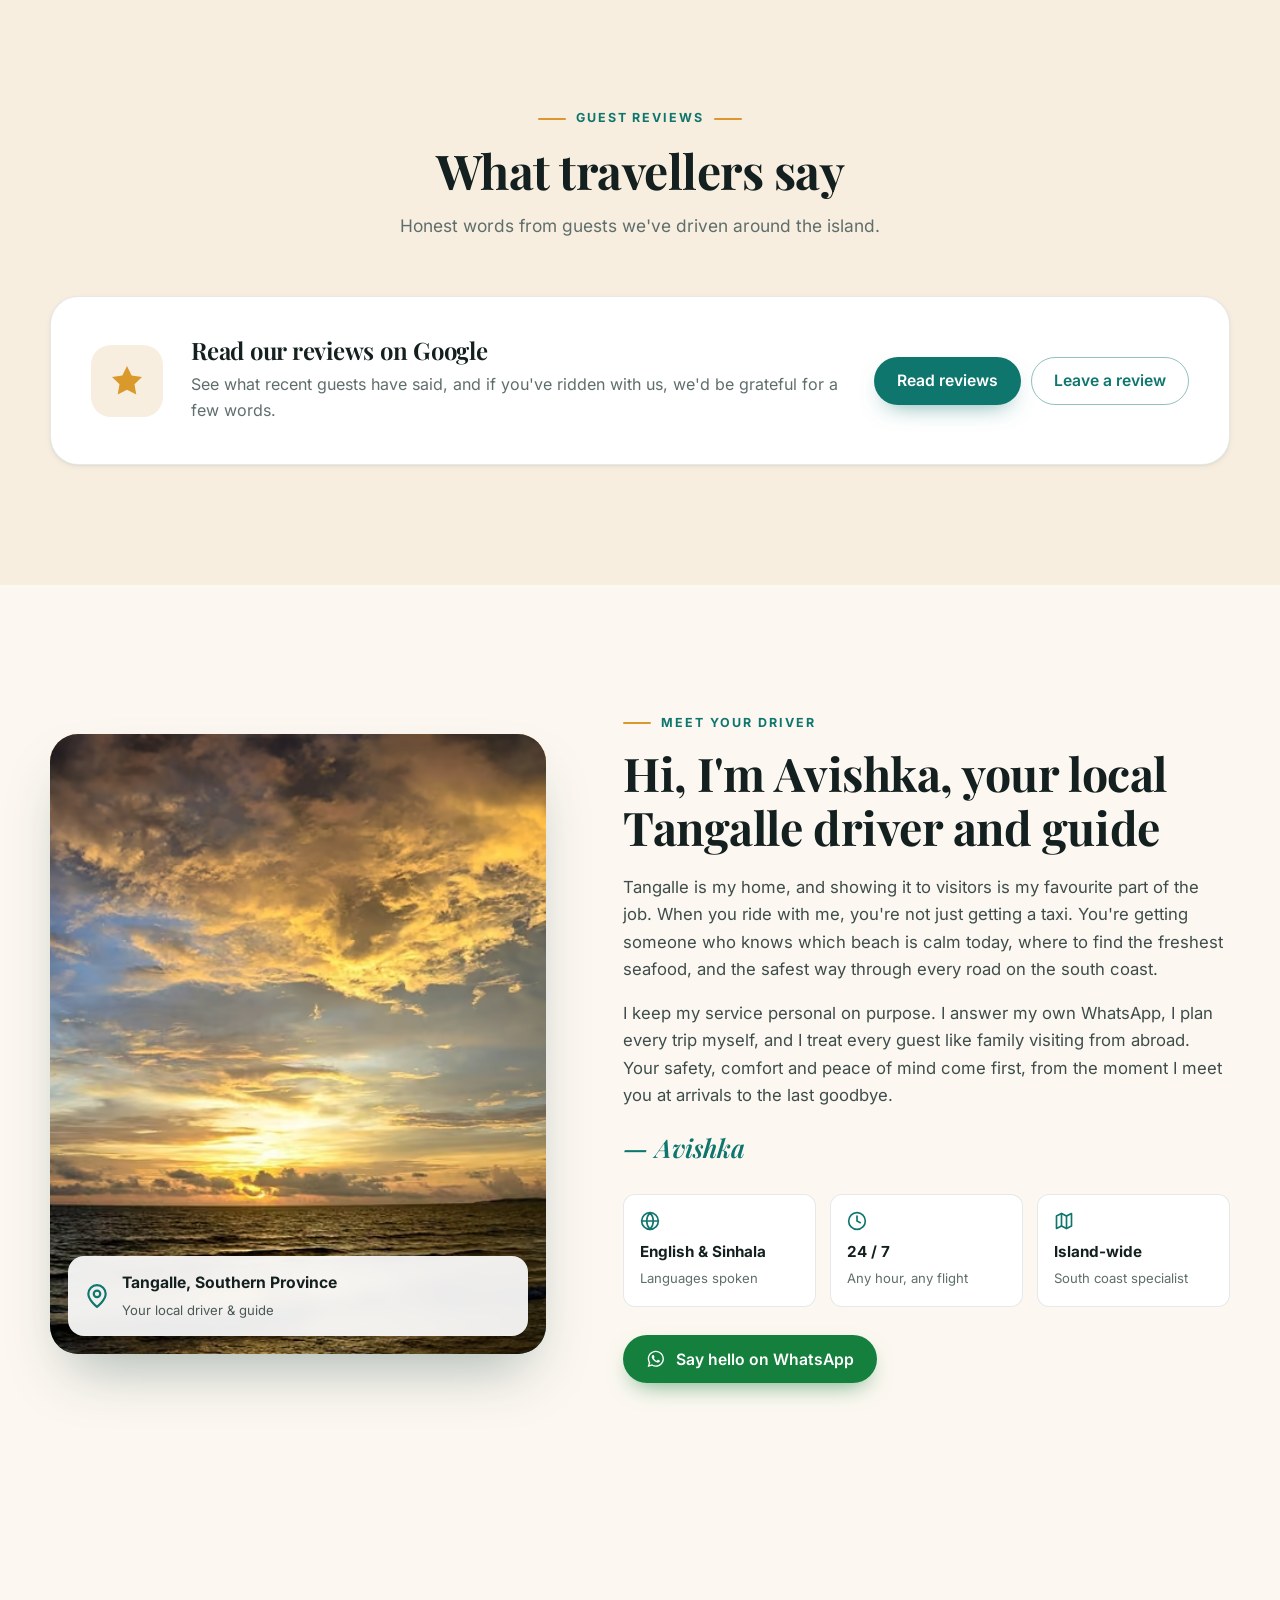
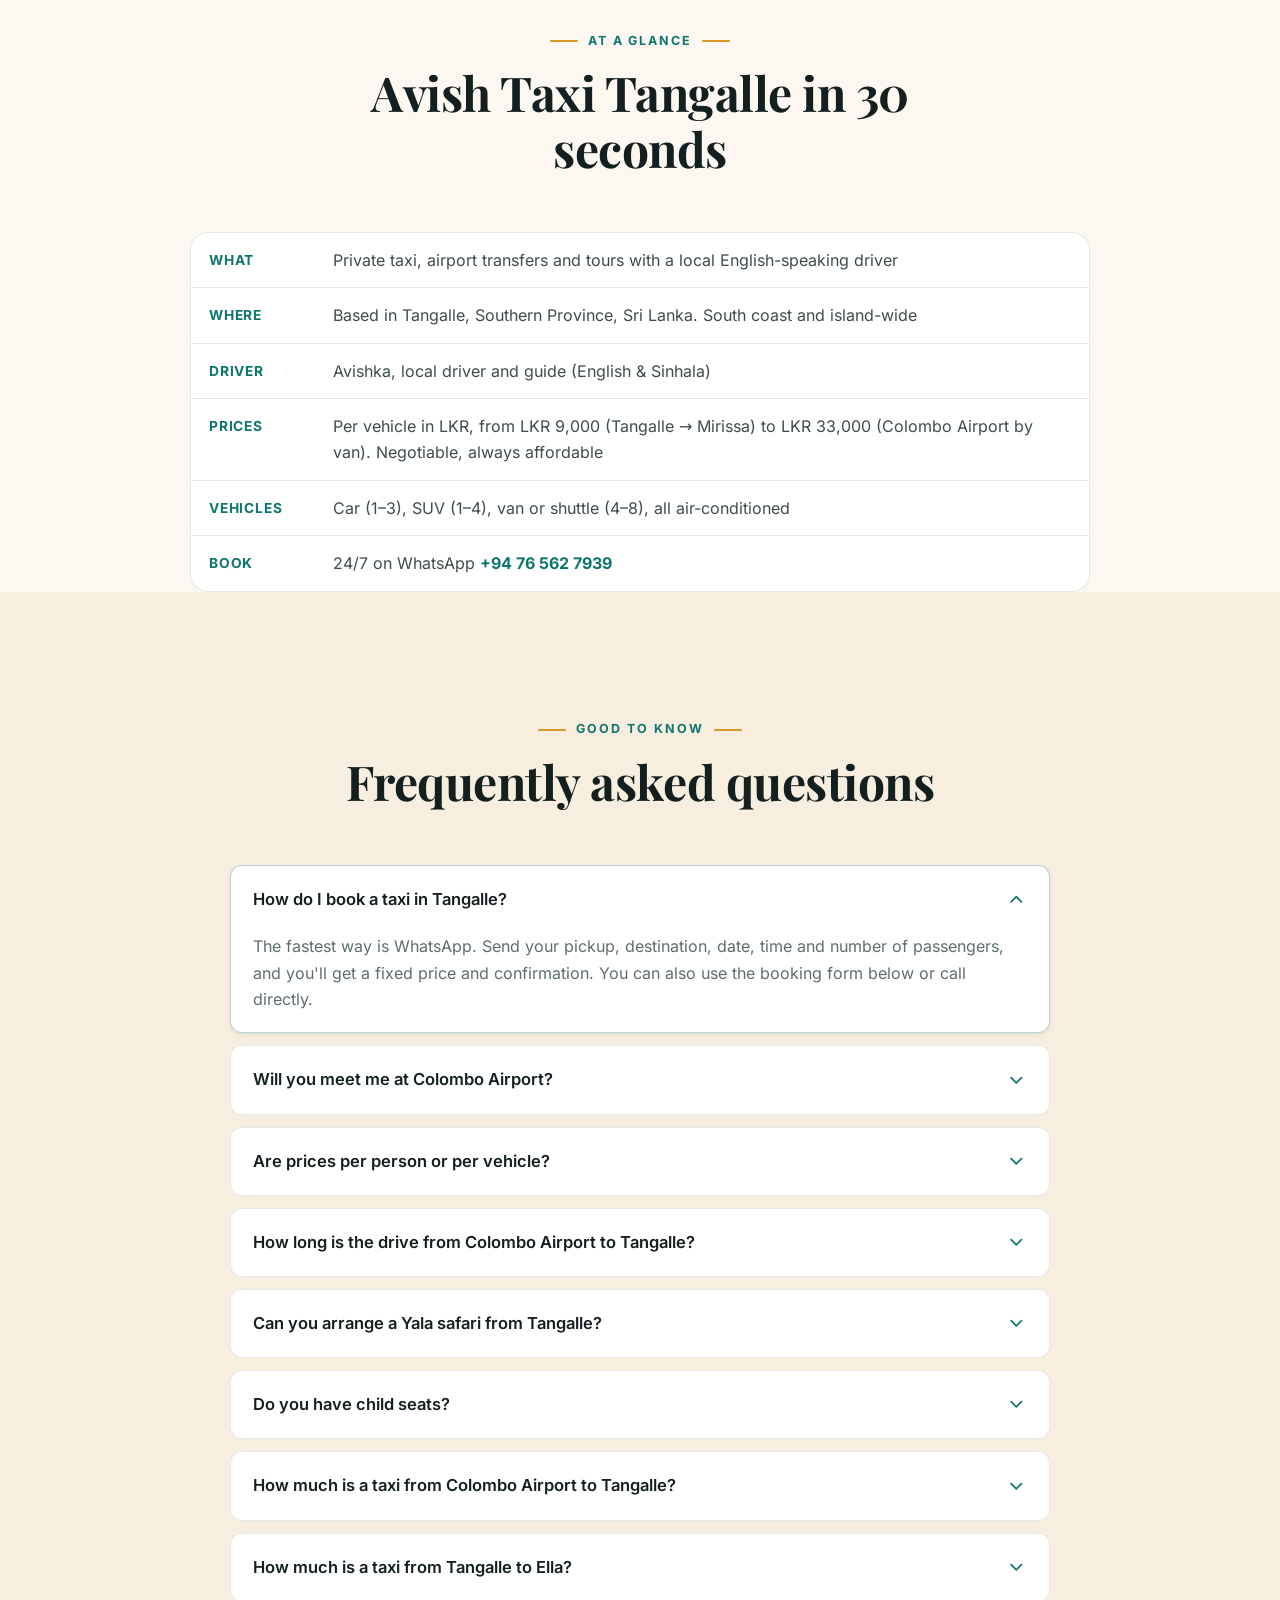
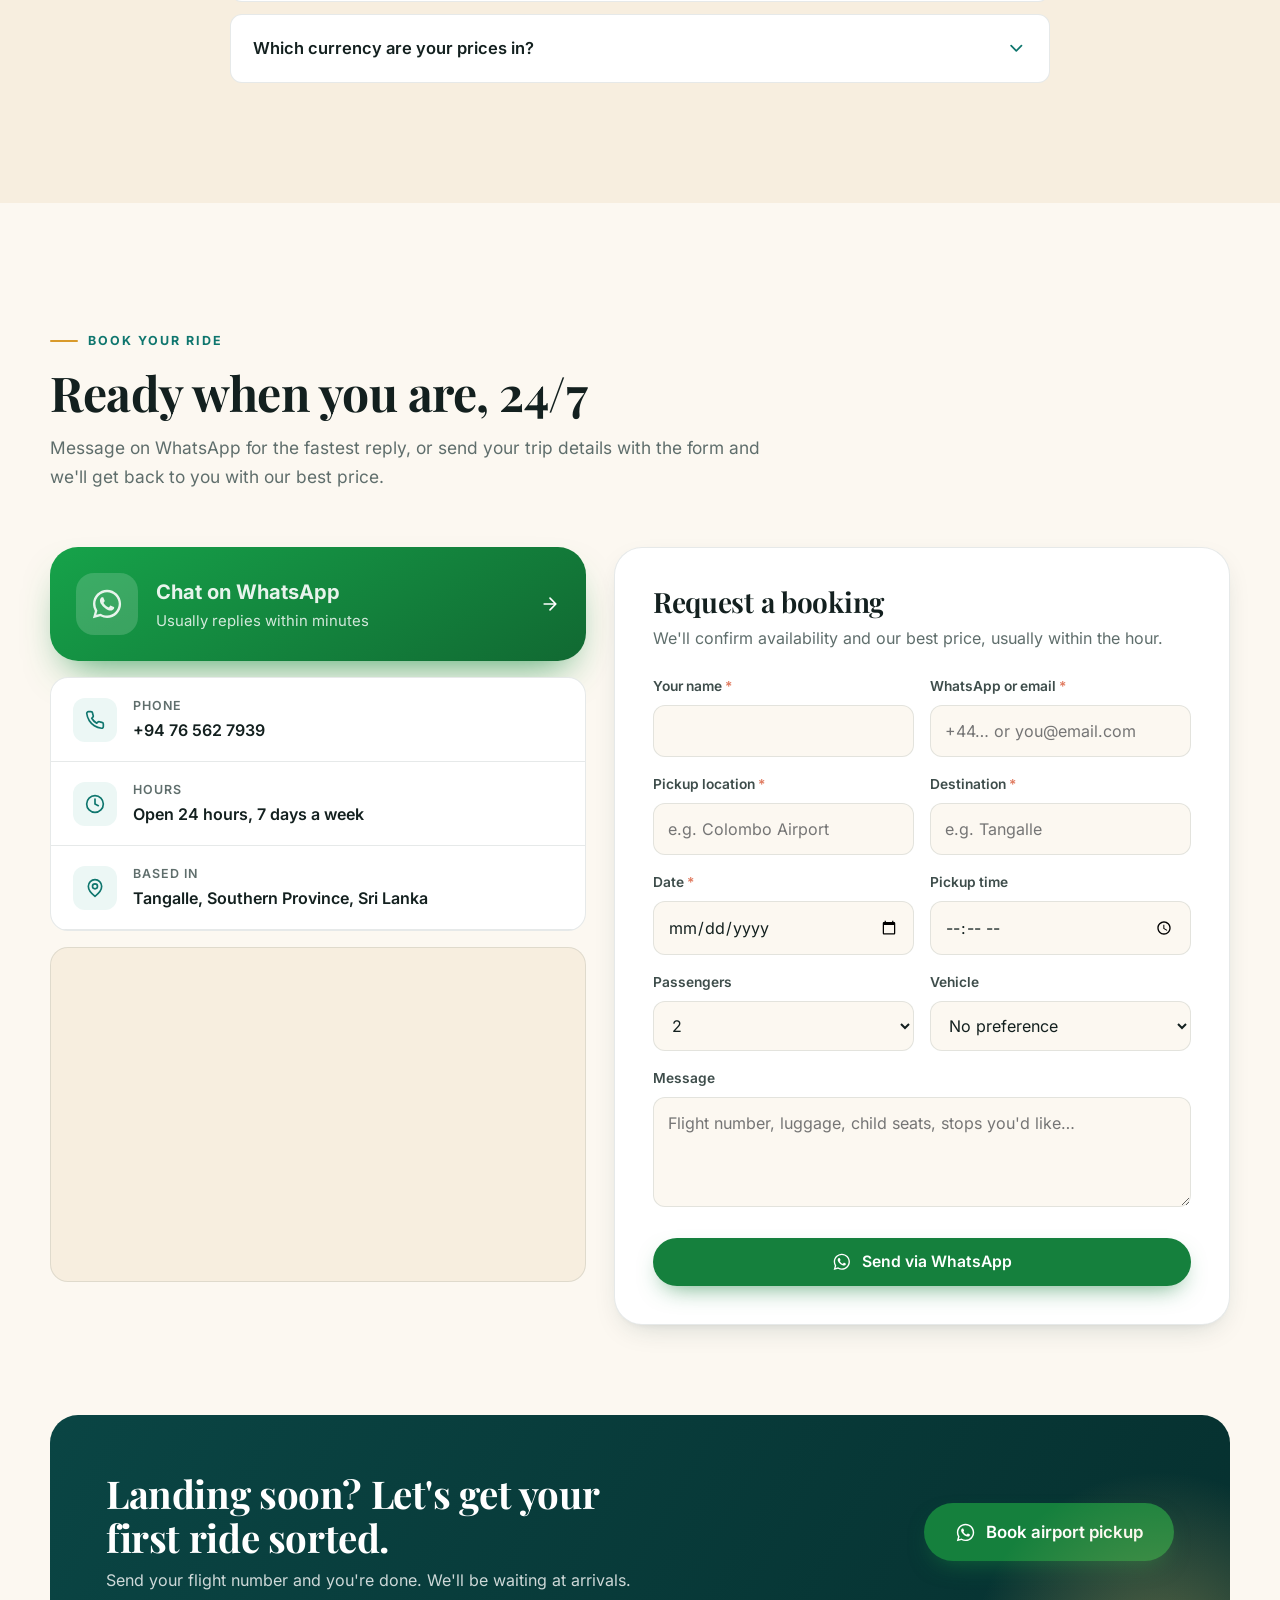
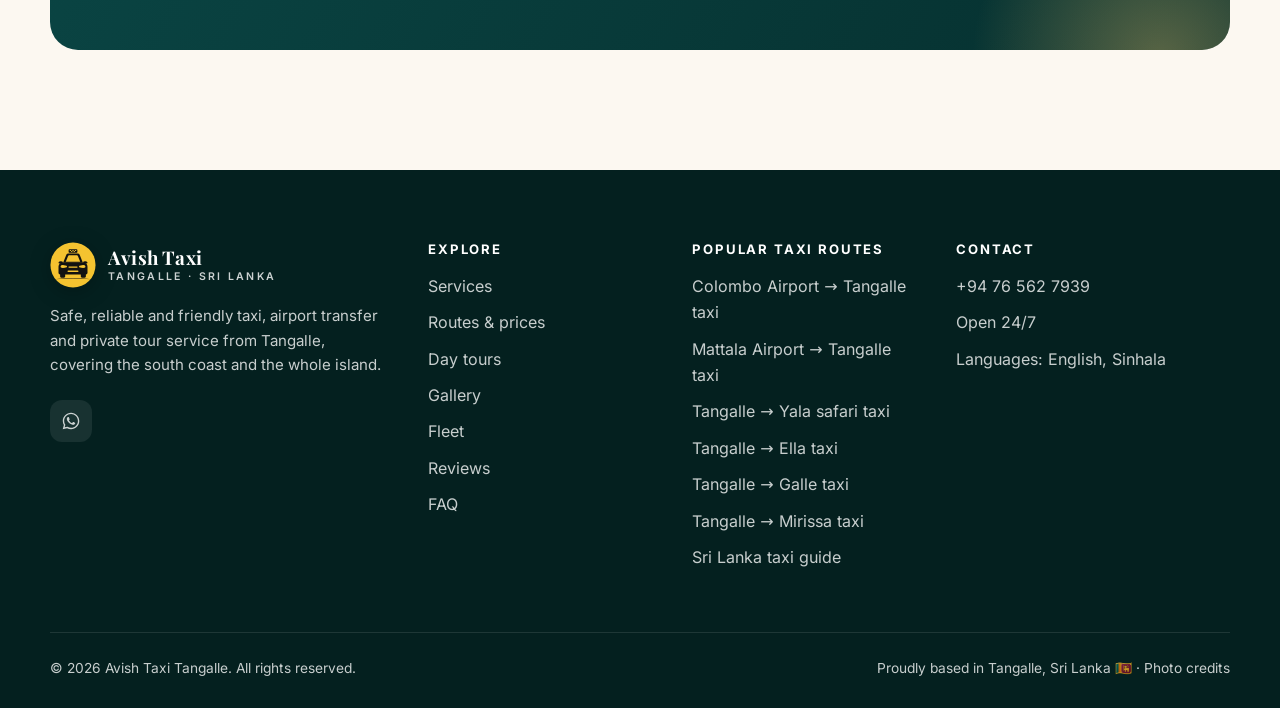
==== commit 0a2edb69: "SEO and AI-search: route landing pages, taxi guide, llms.txt - 8 taxi route landing pages (Colombo/M" ====
--- a/index.html
+++ b/index.html
@@ -3,8 +3,8 @@
 <head>
 <meta charset="utf-8">
 <meta name="viewport" content="width=device-width, initial-scale=1, viewport-fit=cover">
-<title>Tangalle Taxi &amp; Private Driver | Airport Transfers &amp; Tours – Avish Taxi</title>
-<meta name="description" content="Avish Taxi Tangalle: trusted local taxi &amp; private driver in Tangalle, Sri Lanka. Colombo (CMB) &amp; Mattala airport transfers, Yala &amp; Udawalawe safaris, Galle, Mirissa and island-wide tours. Affordable, negotiable prices, clean AC cars, 24/7 WhatsApp booking.">
+<title>Tangalle Taxi &amp; Sri Lanka Airport Transfers | Private Driver – Avish Taxi</title>
+<meta name="description" content="Tangalle taxi with a local English-speaking driver for tourists visiting Sri Lanka. Colombo Airport (CMB) to Tangalle LKR 25,000, Mattala, Yala, Udawalawe, Ella, Galle &amp; Mirissa transfers. Affordable, negotiable prices, AC vehicles, 24/7 WhatsApp +94 76 562 7939.">
 <meta name="keywords" content="Tangalle taxi, taxi Tangalle, Tangalle airport transfer, Colombo airport to Tangalle taxi, Mattala airport taxi, private driver Sri Lanka, Yala safari from Tangalle, Udawalawe day trip, Tangalle to Galle taxi, Tangalle to Mirissa taxi, Hiriketiya taxi, Sri Lanka round tour driver">
 <meta name="author" content="Avish Taxi Tangalle">
 <meta name="robots" content="index, follow, max-image-preview:large, max-snippet:-1">
@@ -43,6 +43,7 @@
 <link rel="icon" href="favicon-32.png" sizes="32x32" type="image/png">
 <link rel="apple-touch-icon" href="apple-touch-icon.png">
 <link rel="manifest" href="site.webmanifest">
+<link rel="alternate" type="text/markdown" href="/llms.txt" title="Avish Taxi summary for AI assistants">
 
 <!-- Hero image is the Largest Contentful Paint: fetch it first -->
 <link rel="preload" as="image" href="images/hero-portrait-800.avif" imagesrcset="images/hero-portrait-800.avif 800w, images/hero-portrait-1200.avif 1200w" imagesizes="100vw" type="image/avif" media="(max-width:700px)" fetchpriority="high">
@@ -404,6 +405,22 @@
     "worksFor": {
      "@id": "https://avishtaxi.github.io/#business"
     }
+   },
+   "slogan": "Your trusted ride in paradise",
+   "knowsAbout": [
+    "Colombo Airport to Tangalle taxi",
+    "Mattala Airport transfers",
+    "Yala safari from Tangalle",
+    "Udawalawe safari",
+    "Tangalle to Ella taxi",
+    "Galle Fort day trips",
+    "Mirissa whale watching transfers",
+    "Sri Lanka round tours"
+   ],
+   "subjectOf": {
+    "@type": "Article",
+    "name": "Sri Lanka taxi guide for tourists",
+    "url": "https://avishtaxi.github.io/sri-lanka-taxi-guide/"
    }
   },
   {
@@ -414,7 +431,45 @@
    "inLanguage": "en",
    "publisher": {
     "@id": "https://avishtaxi.github.io/#business"
-   }
+   },
+   "hasPart": [
+    {
+     "@type": "WebPage",
+     "url": "https://avishtaxi.github.io/colombo-airport-to-tangalle-taxi/"
+    },
+    {
+     "@type": "WebPage",
+     "url": "https://avishtaxi.github.io/mattala-airport-to-tangalle-taxi/"
+    },
+    {
+     "@type": "WebPage",
+     "url": "https://avishtaxi.github.io/tangalle-to-galle-taxi/"
+    },
+    {
+     "@type": "WebPage",
+     "url": "https://avishtaxi.github.io/tangalle-to-mirissa-taxi/"
+    },
+    {
+     "@type": "WebPage",
+     "url": "https://avishtaxi.github.io/tangalle-to-weligama-taxi/"
+    },
+    {
+     "@type": "WebPage",
+     "url": "https://avishtaxi.github.io/tangalle-to-yala-taxi/"
+    },
+    {
+     "@type": "WebPage",
+     "url": "https://avishtaxi.github.io/tangalle-to-udawalawe-taxi/"
+    },
+    {
+     "@type": "WebPage",
+     "url": "https://avishtaxi.github.io/tangalle-to-ella-taxi/"
+    },
+    {
+     "@type": "WebPage",
+     "url": "https://avishtaxi.github.io/sri-lanka-taxi-guide/"
+    }
+   ]
   },
   {
    "@type": "WebPage",
@@ -722,6 +777,8 @@
 .price-row.head{background:var(--teal-900);color:#fff;font-size:.78rem;font-weight:700;letter-spacing:.1em;text-transform:uppercase;padding-block:14px}
 [data-theme="dark"] .price-row.head{background:#041413}
 .route b{display:flex;align-items:center;gap:8px;flex-wrap:wrap;font-weight:650}
+.route-link{display:inline-flex;align-items:center;gap:8px;flex-wrap:wrap;text-decoration:underline;text-decoration-color:color-mix(in srgb,var(--brand) 35%,transparent);text-underline-offset:4px}
+.route-link:hover{color:var(--brand)}
 .route b .arrow{color:var(--accent);width:16px;height:16px}
 .route span{display:flex;align-items:center;gap:6px;font-size:.84rem;color:var(--muted);margin-top:3px}
 .route span .icon{width:14px;height:14px}
@@ -1013,6 +1070,15 @@
 .steps p{color:var(--muted);font-size:.95rem}
 @media (min-width:820px){.steps{grid-template-columns:repeat(3,1fr);gap:22px}.steps li{grid-template-columns:1fr;padding:28px}.steps .num{grid-row:auto;margin-bottom:16px}}
 
+/* At a glance */
+.glance{margin:0 auto;max-width:900px;display:grid;gap:0;border-radius:var(--radius);overflow:hidden;border:1px solid var(--line);background:var(--surface)}
+.glance > div{display:grid;grid-template-columns:110px 1fr;gap:14px;padding:14px 18px;border-bottom:1px solid var(--line)}
+.glance > div:last-child{border-bottom:0}
+.glance dt{font-weight:700;color:var(--brand);font-size:.86rem;letter-spacing:.06em;text-transform:uppercase;padding-top:2px}
+.glance dd{margin:0;color:var(--ink-2)}
+.glance a{color:var(--brand);font-weight:700}
+@media (max-width:520px){.glance > div{grid-template-columns:1fr;gap:2px}}
+
 /* Reveal animations */
 .reveal{opacity:0;transform:translateY(12px);transition:opacity .6s ease-out,transform .6s ease-out}
 .reveal.in{opacity:1;transform:none}
@@ -1121,6 +1187,7 @@
   <a class="link" href="#fleet">Fleet <svg class="icon"><use href="#i-arrow"/></svg></a>
   <a class="link" href="#reviews">Reviews <svg class="icon"><use href="#i-arrow"/></svg></a>
   <a class="link" href="#contact">Contact <svg class="icon"><use href="#i-arrow"/></svg></a>
+  <a class="link" href="/sri-lanka-taxi-guide/">Sri Lanka taxi guide <svg class="icon"><use href="#i-arrow"/></svg></a>
   <div class="row">
     <a class="btn btn-outline" href="tel:+94765627939" data-tel><svg class="icon"><use href="#i-phone"/></svg>Call</a>
     <a class="btn btn-wa" href="https://wa.me/94765627939" data-wa="Hi Avishka, I'd like to book a taxi from [location] to [destination] on [date]." data-book="taxi" target="_blank" rel="noopener"><svg class="icon"><use href="#i-wa"/></svg>WhatsApp</a>
@@ -1291,49 +1358,49 @@
           </div>
 
           <div class="price-row" role="row">
-            <div class="route" role="cell"><b>Colombo Airport (CMB) <svg class="icon arrow"><use href="#i-arrow"/></svg> Tangalle</b><span><svg class="icon"><use href="#i-clock"/></svg>≈ 3 hrs via expressway</span></div>
+            <div class="route" role="cell"><b><a class="route-link" href="/colombo-airport-to-tangalle-taxi/">Colombo Airport (CMB) <svg class="icon arrow"><use href="#i-arrow"/></svg> Tangalle</a></b><span><svg class="icon"><use href="#i-clock"/></svg>≈ 3 hrs via expressway</span></div>
             <div class="amt" role="cell"><small>Car</small><span class="cur">LKR</span> 25,000</div>
             <div class="amt" role="cell"><small>Van / shuttle</small><span class="cur">LKR</span> 33,000</div>
             <div role="cell"><a class="btn btn-outline" href="https://wa.me/94765627939" data-wa="Hi Avishka, I'd like to book a taxi from Colombo Airport (CMB) to Tangalle on [date]. Flight number: [flight]. Passengers: [number]." data-book="route" data-from="Colombo Airport (CMB)" data-to="Tangalle" target="_blank" rel="noopener">Book</a></div>
           </div>
           <div class="price-row" role="row">
-            <div class="route" role="cell"><b>Mattala Airport (HRI) <svg class="icon arrow"><use href="#i-arrow"/></svg> Tangalle</b><span><svg class="icon"><use href="#i-clock"/></svg>≈ 1 hr</span></div>
+            <div class="route" role="cell"><b><a class="route-link" href="/mattala-airport-to-tangalle-taxi/">Mattala Airport (HRI) <svg class="icon arrow"><use href="#i-arrow"/></svg> Tangalle</a></b><span><svg class="icon"><use href="#i-clock"/></svg>≈ 1 hr</span></div>
             <div class="amt" role="cell"><small>Car</small><span class="cur">LKR</span> 15,000</div>
             <div class="amt" role="cell"><small>Van / shuttle</small><span class="cur">LKR</span> 18,000</div>
             <div role="cell"><a class="btn btn-outline" href="https://wa.me/94765627939" data-wa="Hi Avishka, I'd like to book a taxi from Mattala Airport (HRI) to Tangalle on [date]. Passengers: [number]." data-book="route" data-from="Mattala Airport (HRI)" data-to="Tangalle" target="_blank" rel="noopener">Book</a></div>
           </div>
           <div class="price-row" role="row">
-            <div class="route" role="cell"><b>Tangalle <svg class="icon arrow"><use href="#i-arrow"/></svg> Galle Fort</b><span><svg class="icon"><use href="#i-clock"/></svg>≈ 1 hr 30 min</span></div>
+            <div class="route" role="cell"><b><a class="route-link" href="/tangalle-to-galle-taxi/">Tangalle <svg class="icon arrow"><use href="#i-arrow"/></svg> Galle Fort</a></b><span><svg class="icon"><use href="#i-clock"/></svg>≈ 1 hr 30 min</span></div>
             <div class="amt" role="cell"><small>Car</small><span class="cur">LKR</span> 16,000</div>
             <div class="amt" role="cell"><small>Van / shuttle</small><span class="cur">LKR</span> 19,000</div>
             <div role="cell"><a class="btn btn-outline" href="https://wa.me/94765627939" data-wa="Hi Avishka, I'd like to book a taxi from Tangalle to Galle on [date]. Passengers: [number]." data-book="route" data-from="Tangalle" data-to="Galle" target="_blank" rel="noopener">Book</a></div>
           </div>
           <div class="price-row" role="row">
-            <div class="route" role="cell"><b>Tangalle <svg class="icon arrow"><use href="#i-arrow"/></svg> Mirissa</b><span><svg class="icon"><use href="#i-clock"/></svg>≈ 1 hr</span></div>
+            <div class="route" role="cell"><b><a class="route-link" href="/tangalle-to-mirissa-taxi/">Tangalle <svg class="icon arrow"><use href="#i-arrow"/></svg> Mirissa</a></b><span><svg class="icon"><use href="#i-clock"/></svg>≈ 1 hr</span></div>
             <div class="amt" role="cell"><small>Car</small><span class="cur">LKR</span> 9,000</div>
             <div class="amt" role="cell"><small>Van / shuttle</small><span class="cur">LKR</span> 13,000</div>
             <div role="cell"><a class="btn btn-outline" href="https://wa.me/94765627939" data-wa="Hi Avishka, I'd like to book a taxi from Tangalle to Mirissa on [date]. Passengers: [number]." data-book="route" data-from="Tangalle" data-to="Mirissa" target="_blank" rel="noopener">Book</a></div>
           </div>
           <div class="price-row" role="row">
-            <div class="route" role="cell"><b>Tangalle <svg class="icon arrow"><use href="#i-arrow"/></svg> Weligama</b><span><svg class="icon"><use href="#i-clock"/></svg>≈ 1 hr 15 min</span></div>
+            <div class="route" role="cell"><b><a class="route-link" href="/tangalle-to-weligama-taxi/">Tangalle <svg class="icon arrow"><use href="#i-arrow"/></svg> Weligama</a></b><span><svg class="icon"><use href="#i-clock"/></svg>≈ 1 hr 15 min</span></div>
             <div class="amt" role="cell"><small>Car</small><span class="cur">LKR</span> 10,000</div>
             <div class="amt" role="cell"><small>Van / shuttle</small><span class="cur">LKR</span> 14,000</div>
             <div role="cell"><a class="btn btn-outline" href="https://wa.me/94765627939" data-wa="Hi Avishka, I'd like to book a taxi from Tangalle to Weligama on [date]. Passengers: [number]." data-book="route" data-from="Tangalle" data-to="Weligama" target="_blank" rel="noopener">Book</a></div>
           </div>
           <div class="price-row" role="row">
-            <div class="route" role="cell"><b>Tangalle <svg class="icon arrow"><use href="#i-arrow"/></svg> Yala / Tissamaharama</b><span><svg class="icon"><use href="#i-clock"/></svg>≈ 1 hr 45 min</span></div>
+            <div class="route" role="cell"><b><a class="route-link" href="/tangalle-to-yala-taxi/">Tangalle <svg class="icon arrow"><use href="#i-arrow"/></svg> Yala / Tissamaharama</a></b><span><svg class="icon"><use href="#i-clock"/></svg>≈ 1 hr 45 min</span></div>
             <div class="amt" role="cell"><small>Car</small><span class="cur">LKR</span> 20,000</div>
             <div class="amt" role="cell"><small>Van / shuttle</small><span class="cur">LKR</span> 23,000</div>
             <div role="cell"><a class="btn btn-outline" href="https://wa.me/94765627939" data-wa="Hi Avishka, I'd like to book a taxi from Tangalle to Yala / Tissamaharama on [date]. Passengers: [number]." data-book="route" data-from="Tangalle" data-to="Yala / Tissamaharama" target="_blank" rel="noopener">Book</a></div>
           </div>
           <div class="price-row" role="row">
-            <div class="route" role="cell"><b>Tangalle <svg class="icon arrow"><use href="#i-arrow"/></svg> Udawalawe</b><span><svg class="icon"><use href="#i-clock"/></svg>≈ 1 hr 45 min</span></div>
+            <div class="route" role="cell"><b><a class="route-link" href="/tangalle-to-udawalawe-taxi/">Tangalle <svg class="icon arrow"><use href="#i-arrow"/></svg> Udawalawe</a></b><span><svg class="icon"><use href="#i-clock"/></svg>≈ 1 hr 45 min</span></div>
             <div class="amt" role="cell"><small>Car</small><span class="cur">LKR</span> 15,000</div>
             <div class="amt" role="cell"><small>Van / shuttle</small><span class="cur">LKR</span> 18,000</div>
             <div role="cell"><a class="btn btn-outline" href="https://wa.me/94765627939" data-wa="Hi Avishka, I'd like to book a taxi from Tangalle to Udawalawe on [date]. Passengers: [number]." data-book="route" data-from="Tangalle" data-to="Udawalawe" target="_blank" rel="noopener">Book</a></div>
           </div>
           <div class="price-row" role="row">
-            <div class="route" role="cell"><b>Tangalle <svg class="icon arrow"><use href="#i-arrow"/></svg> Ella</b><span><svg class="icon"><use href="#i-clock"/></svg>≈ 3 hrs</span></div>
+            <div class="route" role="cell"><b><a class="route-link" href="/tangalle-to-ella-taxi/">Tangalle <svg class="icon arrow"><use href="#i-arrow"/></svg> Ella</a></b><span><svg class="icon"><use href="#i-clock"/></svg>≈ 3 hrs</span></div>
             <div class="amt" role="cell"><small>Car</small><span class="cur">LKR</span> 23,000</div>
             <div class="amt" role="cell"><small>Van / shuttle</small><span class="cur">LKR</span> 27,000</div>
             <div role="cell"><a class="btn btn-outline" href="https://wa.me/94765627939" data-wa="Hi Avishka, I'd like to book a taxi from Tangalle to Ella on [date]. Passengers: [number]." data-book="route" data-from="Tangalle" data-to="Ella" target="_blank" rel="noopener">Book</a></div>
@@ -1701,6 +1768,24 @@
   </div>
 </section>
 
+<!-- ============ At a glance ============ -->
+<section class="section" id="glance" aria-labelledby="glance-title" style="padding-bottom:0">
+  <div class="wrap">
+    <div class="section-head center reveal">
+      <span class="eyebrow">At a glance</span>
+      <h2 id="glance-title">Avish Taxi Tangalle in 30 seconds</h2>
+    </div>
+    <dl class="glance reveal">
+      <div><dt>What</dt><dd>Private taxi, airport transfers and tours with a local English-speaking driver</dd></div>
+      <div><dt>Where</dt><dd>Based in Tangalle, Southern Province, Sri Lanka. South coast and island-wide</dd></div>
+      <div><dt>Driver</dt><dd>Avishka, local driver and guide (English &amp; Sinhala)</dd></div>
+      <div><dt>Prices</dt><dd>Per vehicle in LKR, from LKR 9,000 (Tangalle → Mirissa) to LKR 33,000 (Colombo Airport by van). Negotiable, always affordable</dd></div>
+      <div><dt>Vehicles</dt><dd>Car (1–3), SUV (1–4), van or shuttle (4–8), all air-conditioned</dd></div>
+      <div><dt>Book</dt><dd>24/7 on WhatsApp <a href="https://wa.me/94765627939" data-book="taxi" data-wa="Hi Avishka, I'd like to book a taxi from [location] to [destination] on [date]." target="_blank" rel="noopener">+94 76 562 7939</a></dd></div>
+    </dl>
+  </div>
+</section>
+
 <!-- ============ FAQ ============ -->
 <section class="section alt" id="faq" aria-labelledby="faq-title">
   <div class="wrap">
@@ -1846,13 +1931,15 @@
         </ul>
       </div>
       <div>
-        <h2 class="f-h">Popular</h2>
+        <h2 class="f-h">Popular taxi routes</h2>
         <ul>
-          <li><a href="#pricing">Colombo Airport → Tangalle</a></li>
-          <li><a href="#tours">Yala safari from Tangalle</a></li>
-          <li><a href="#tours">Udawalawe day trip</a></li>
-          <li><a href="#tours">Mirissa whale watching</a></li>
-          <li><a href="#tours">Galle Fort tour</a></li>
+          <li><a href="/colombo-airport-to-tangalle-taxi/">Colombo Airport → Tangalle taxi</a></li>
+          <li><a href="/mattala-airport-to-tangalle-taxi/">Mattala Airport → Tangalle taxi</a></li>
+          <li><a href="/tangalle-to-yala-taxi/">Tangalle → Yala safari taxi</a></li>
+          <li><a href="/tangalle-to-ella-taxi/">Tangalle → Ella taxi</a></li>
+          <li><a href="/tangalle-to-galle-taxi/">Tangalle → Galle taxi</a></li>
+          <li><a href="/tangalle-to-mirissa-taxi/">Tangalle → Mirissa taxi</a></li>
+          <li><a href="/sri-lanka-taxi-guide/">Sri Lanka taxi guide</a></li>
         </ul>
       </div>
       <div>
@@ -1959,15 +2046,16 @@
     const url = CONFIG[a.getAttribute("data-social")];
     if (url) { a.href = url; a.hidden = false; }
   });
-  $("#google-reviews").href = CONFIG.googleReviewsUrl;
-  $("#write-review").href = CONFIG.writeReviewUrl || CONFIG.googleReviewsUrl;
-  $("#year").textContent = new Date().getFullYear();
+  const gr = $("#google-reviews"), wr = $("#write-review"), yr = $("#year");
+  if (gr) gr.href = CONFIG.googleReviewsUrl;
+  if (wr) wr.href = CONFIG.writeReviewUrl || CONFIG.googleReviewsUrl;
+  if (yr) yr.textContent = new Date().getFullYear();
 
   /* ---- Optional photos ---- */
   if (CONFIG.driverPhoto) {
     const img = new Image();
     img.src = CONFIG.driverPhoto; img.alt = CONFIG.driverName + ", your Tangalle driver"; img.loading = "lazy";
-    const ph = $("#portrait .ph"); ph.replaceWith(img);
+    const ph = $("#portrait .ph"); if (ph) ph.replaceWith(img);
   }
 
   /* ---- Gallery lightbox (tap to enlarge, swipe / arrow keys to browse) ---- */
@@ -2170,7 +2258,7 @@
 
   /* ---- Reviews ---- */
   const grid = $("#reviews-grid");
-  if (CONFIG.reviews.length) {
+  if (grid && CONFIG.reviews.length) {
     const esc = (s) => String(s).replace(/[&<>"']/g, c => ({ "&": "&amp;", "<": "&lt;", ">": "&gt;", '"': "&quot;", "'": "&#39;" }[c]));
     const star = '<svg class="icon"><use href="#i-star"/></svg>';
     grid.innerHTML = CONFIG.reviews.map((r, i) => {
@@ -2182,7 +2270,7 @@
         '<footer><span class="avatar" aria-hidden="true">' + initials + '</span><div><cite>' + esc(r.name) + '</cite>' +
         '<small>' + esc(r.country || "") + (r.source ? " · via " + esc(r.source) : "") + '</small></div></footer></article>';
     }).join("");
-  } else {
+  } else if (grid) {
     grid.remove();
   }
 
@@ -2257,7 +2345,7 @@
   };
 
   /* ---- Quick quote ---- */
-  $("#quick-quote").addEventListener("submit", e => {
+  if ($("#quick-quote")) $("#quick-quote").addEventListener("submit", e => {
     e.preventDefault();
     const f = e.target;
     const from = f.from.value.trim() || "[location]";
@@ -2268,6 +2356,7 @@
 
   /* ---- Booking form ---- */
   const form = $("#booking-form"), status = $("#form-status");
+  if (form) {
   let mode = "wa";
   $$('button[type="submit"]', form).forEach(b => b.addEventListener("click", () => { mode = b.dataset.mode; }));
 
@@ -2322,6 +2411,7 @@
     window.location.href = "mailto:" + CONFIG.email + "?subject=" + encodeURIComponent("Booking request: " + d.pickup + " → " + d.destination) + "&body=" + encodeURIComponent(text);
     show("Your email app is opening with the booking details.", true);
   });
+  }
 })();
 </script>
 </body>
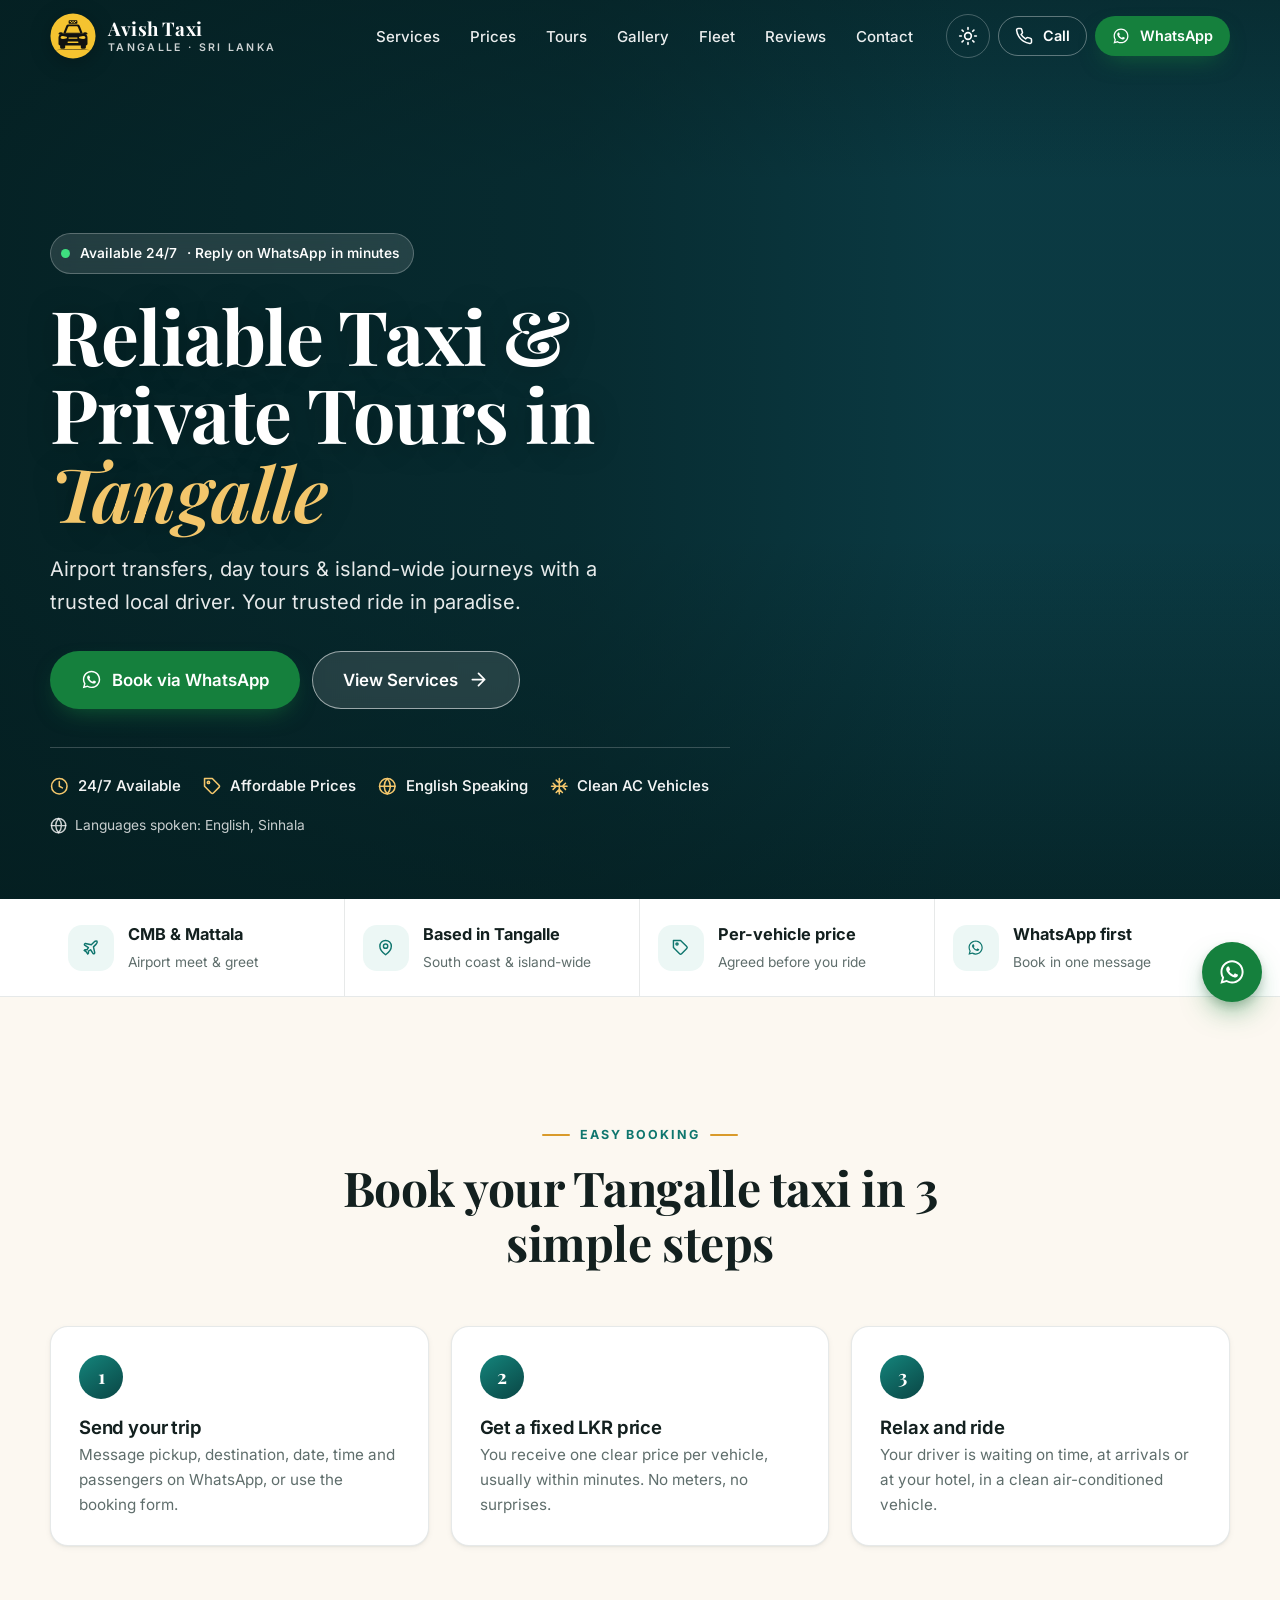
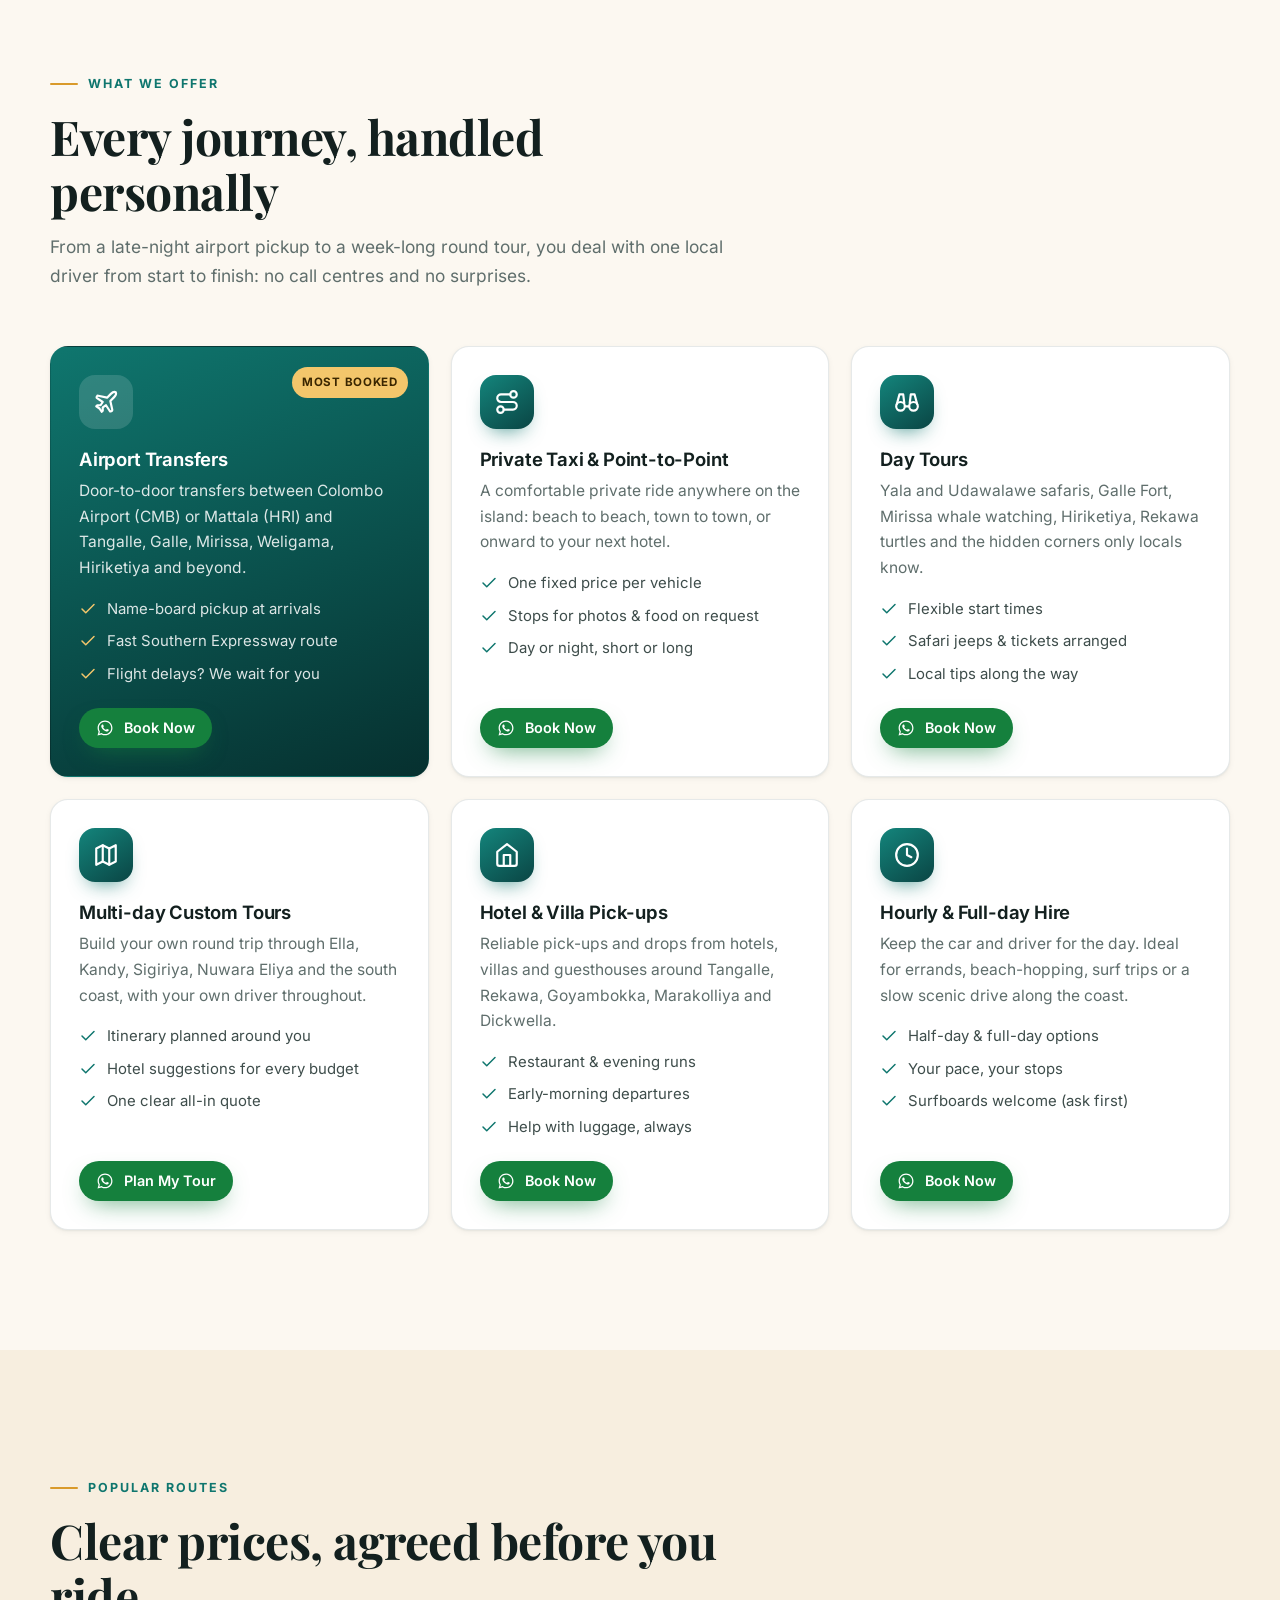
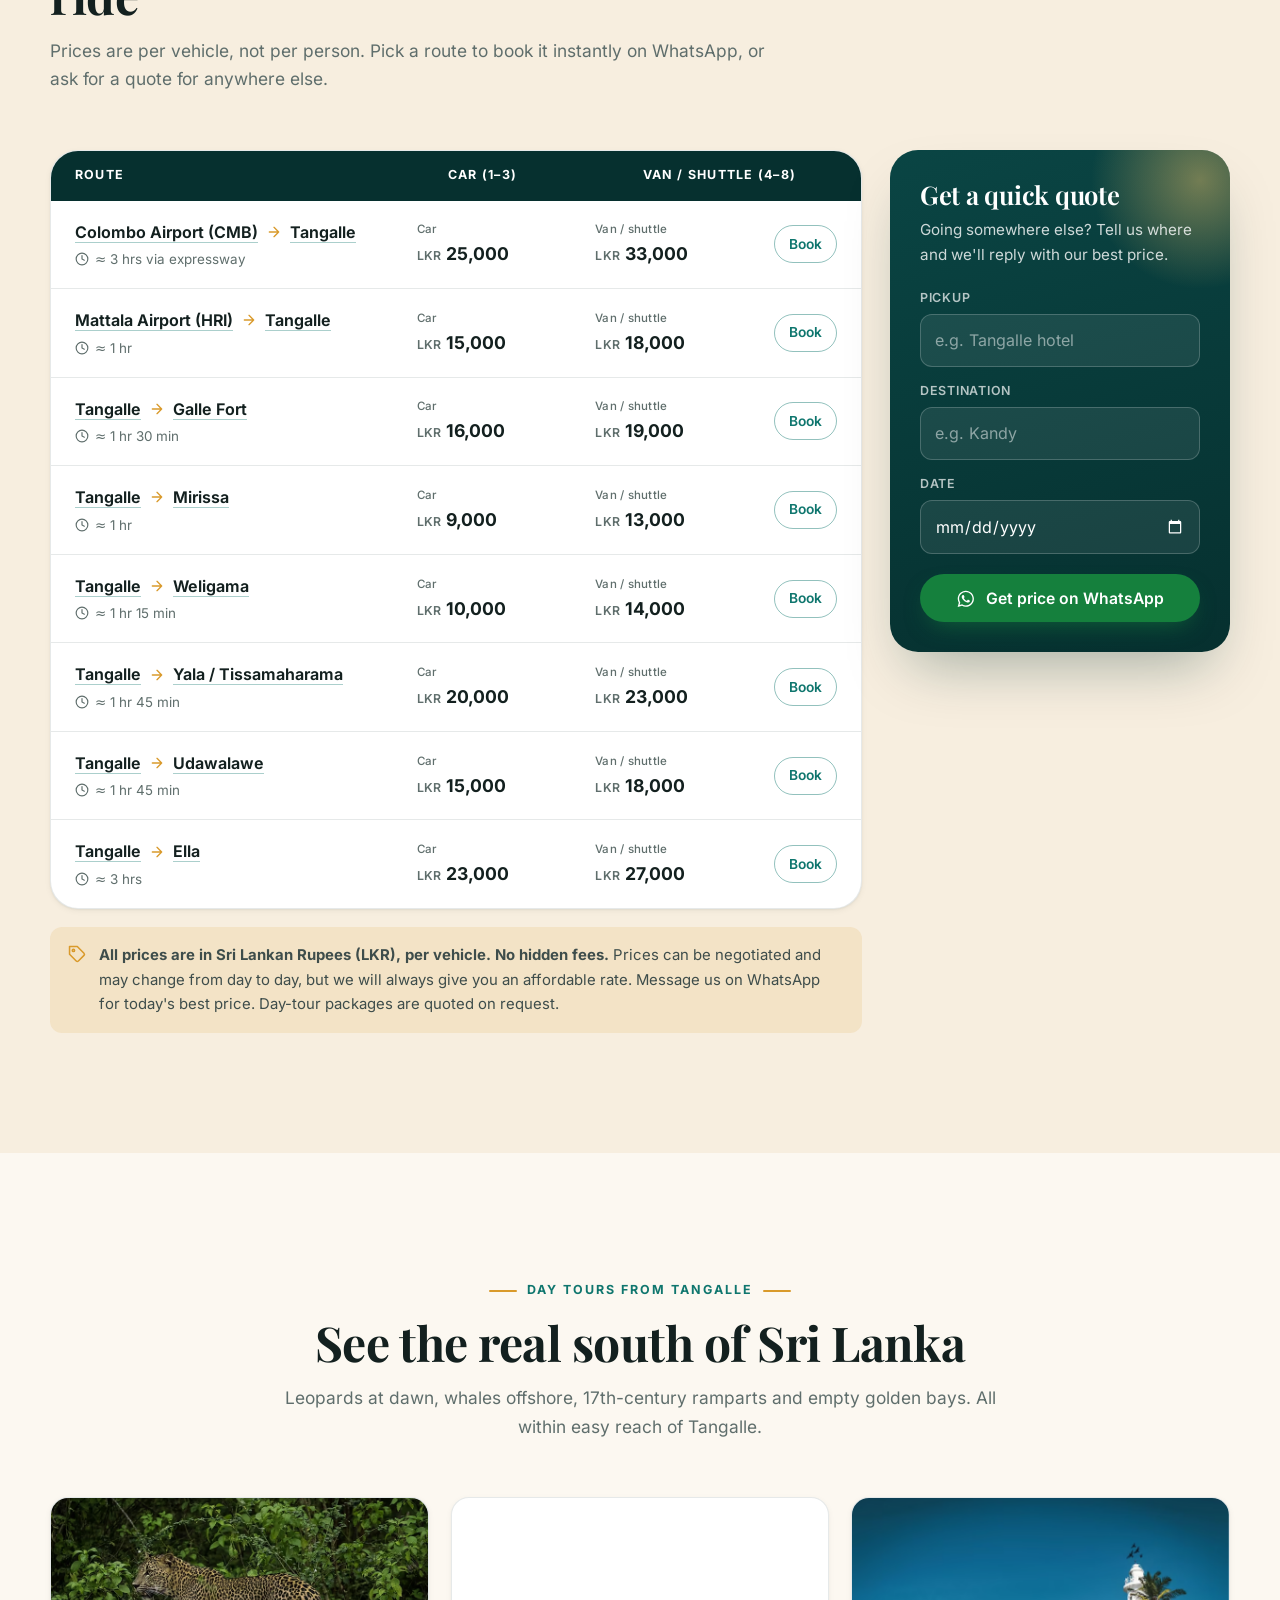
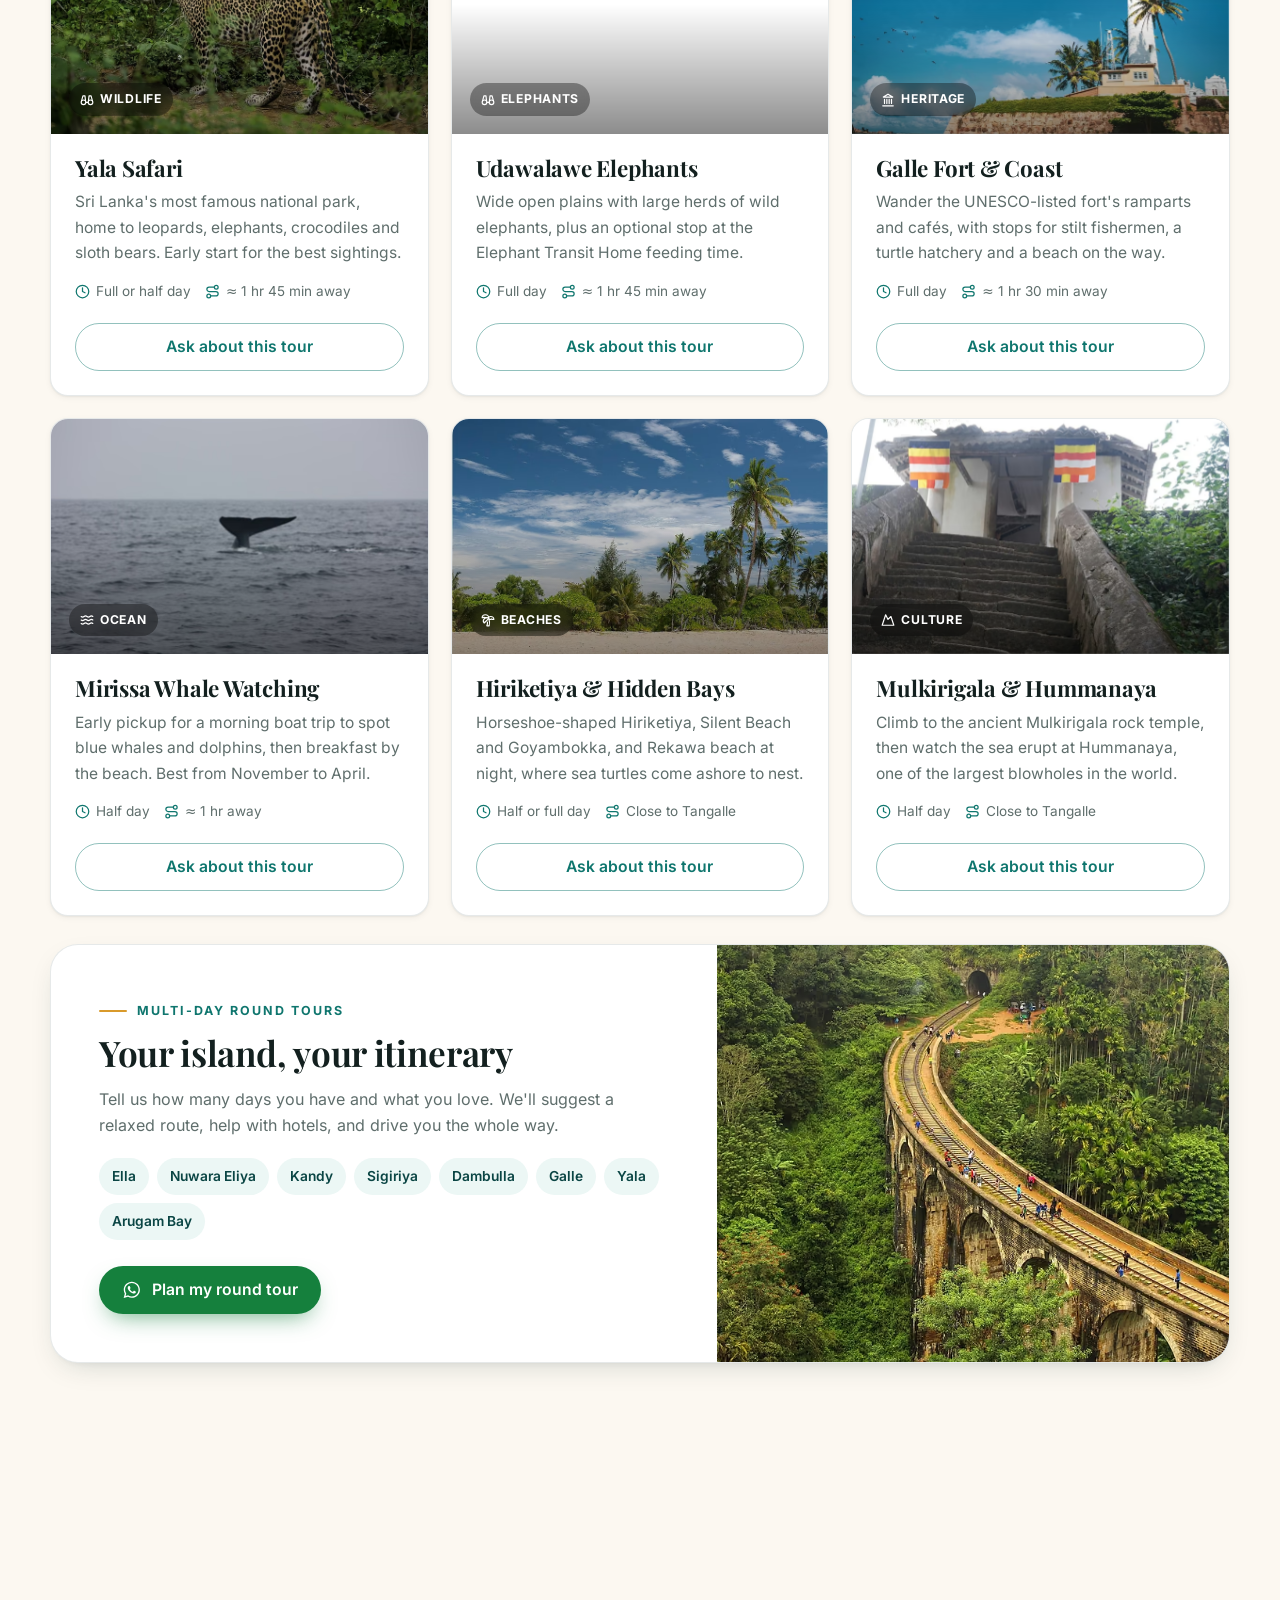
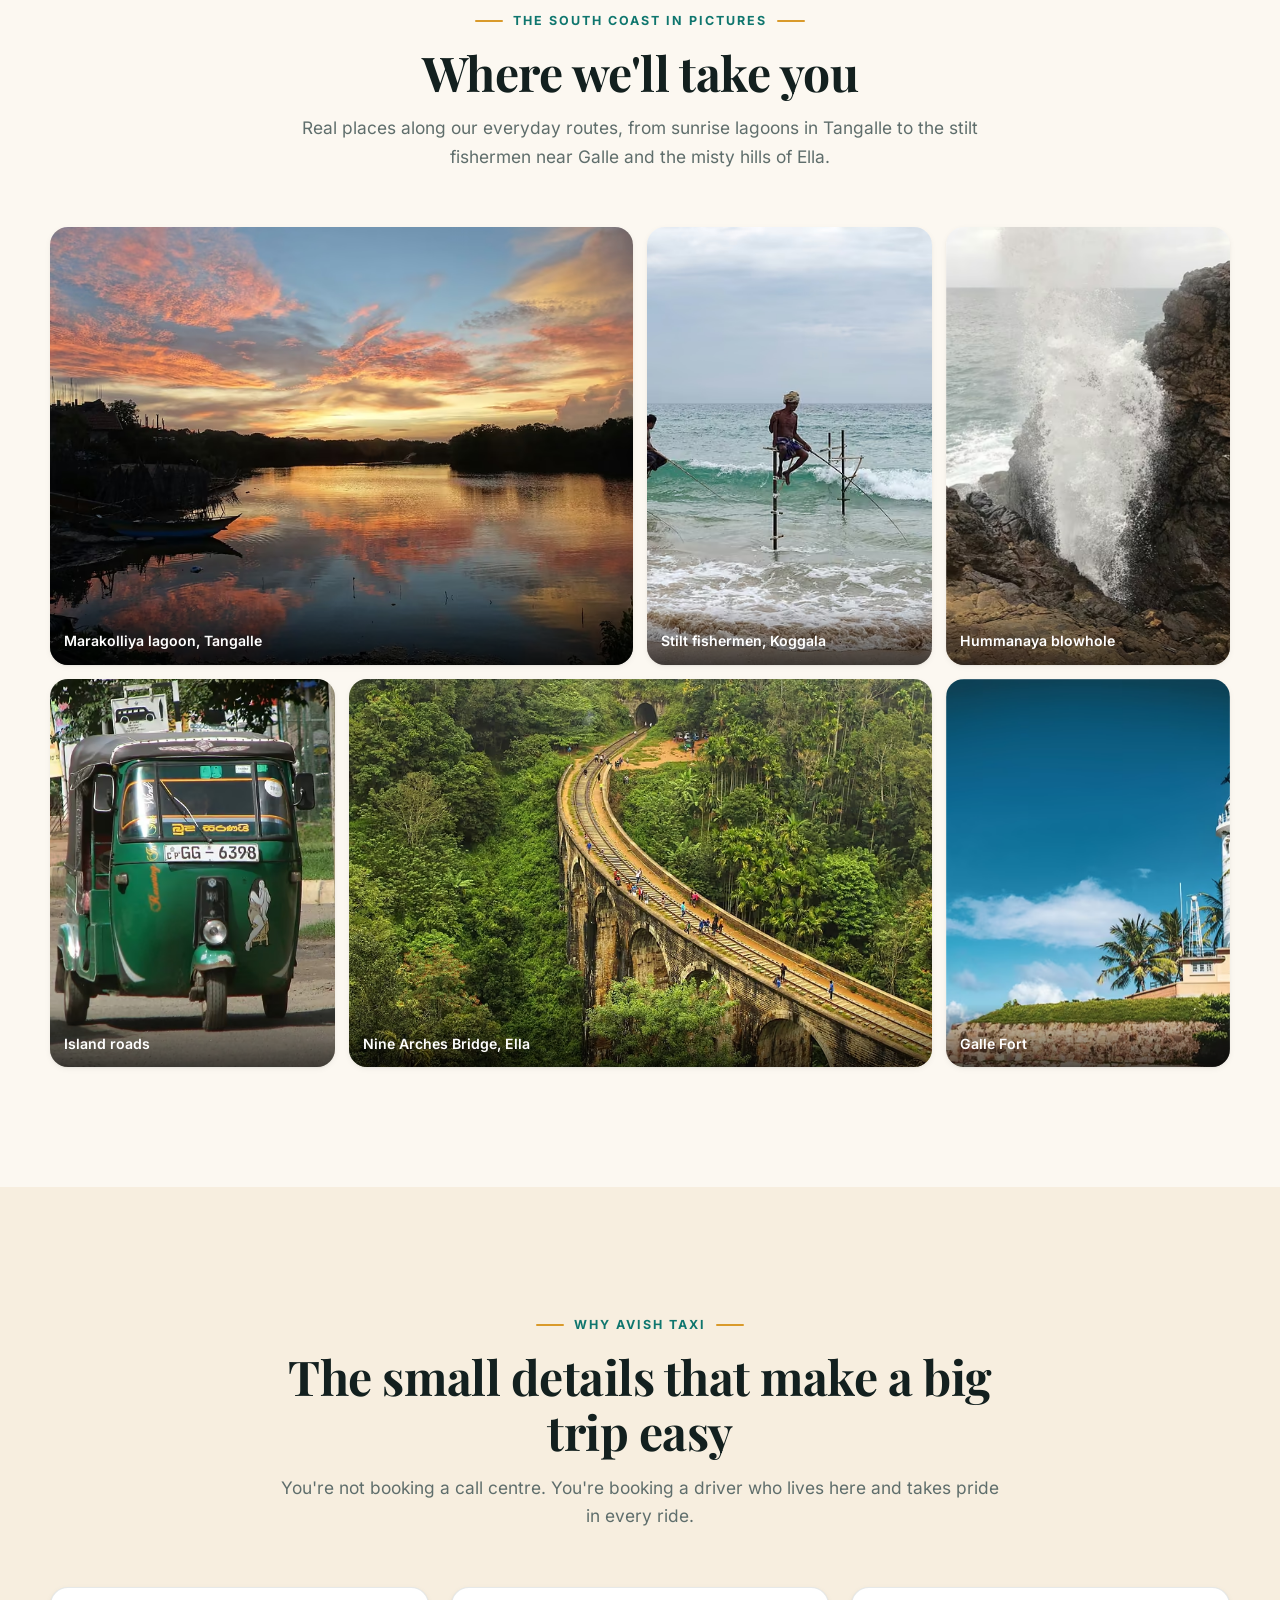
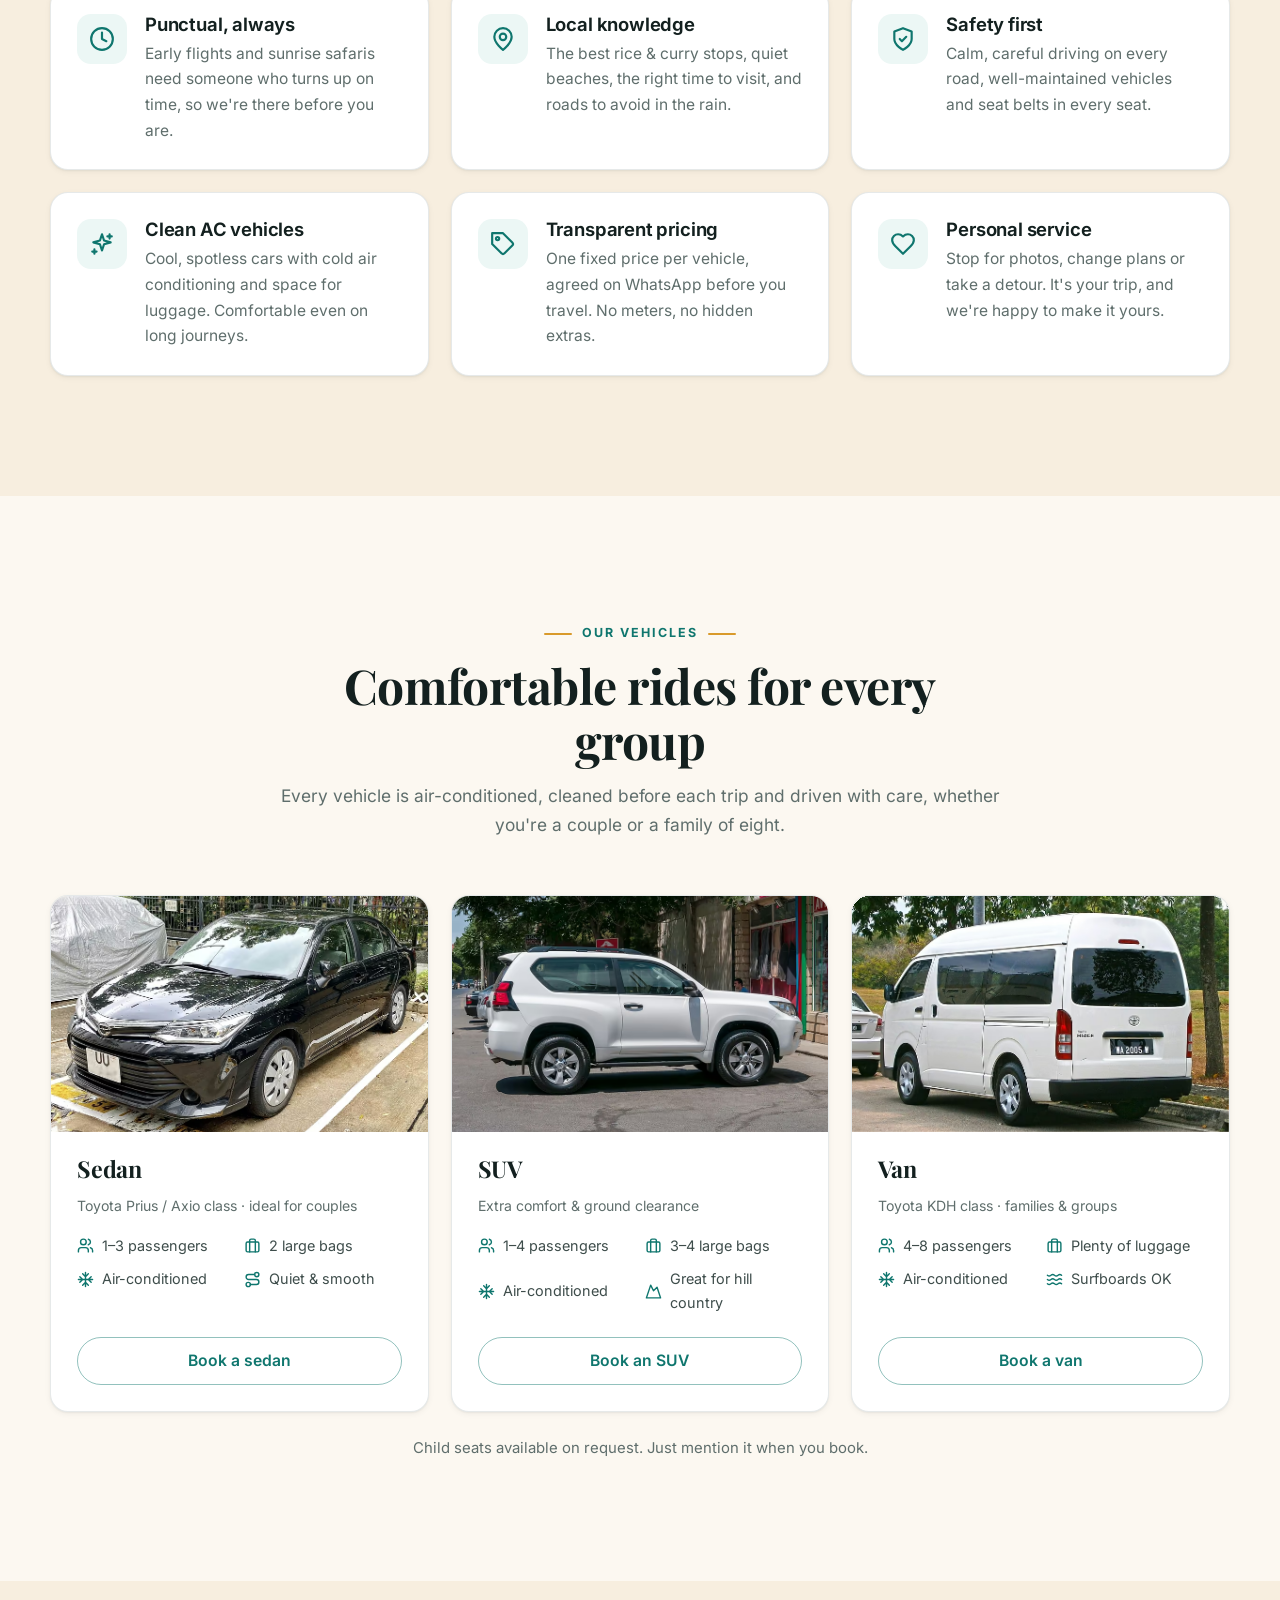
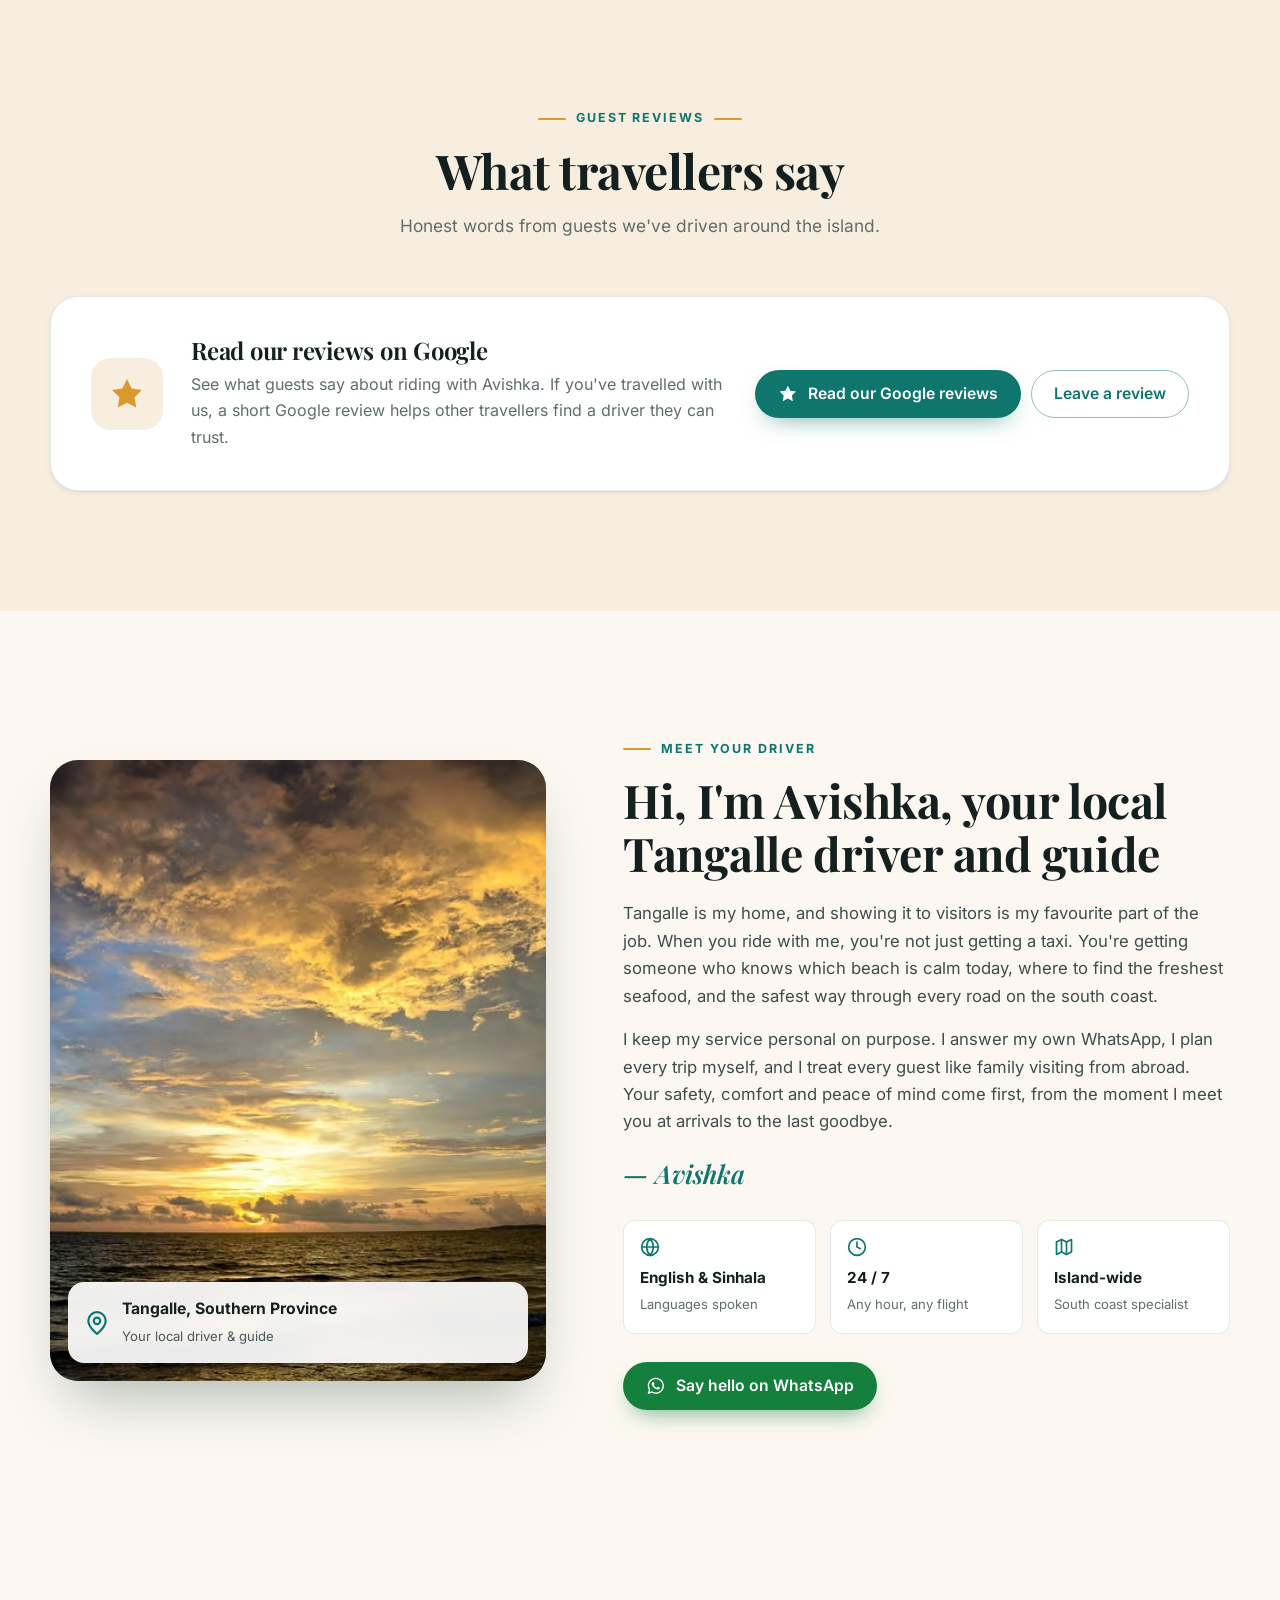
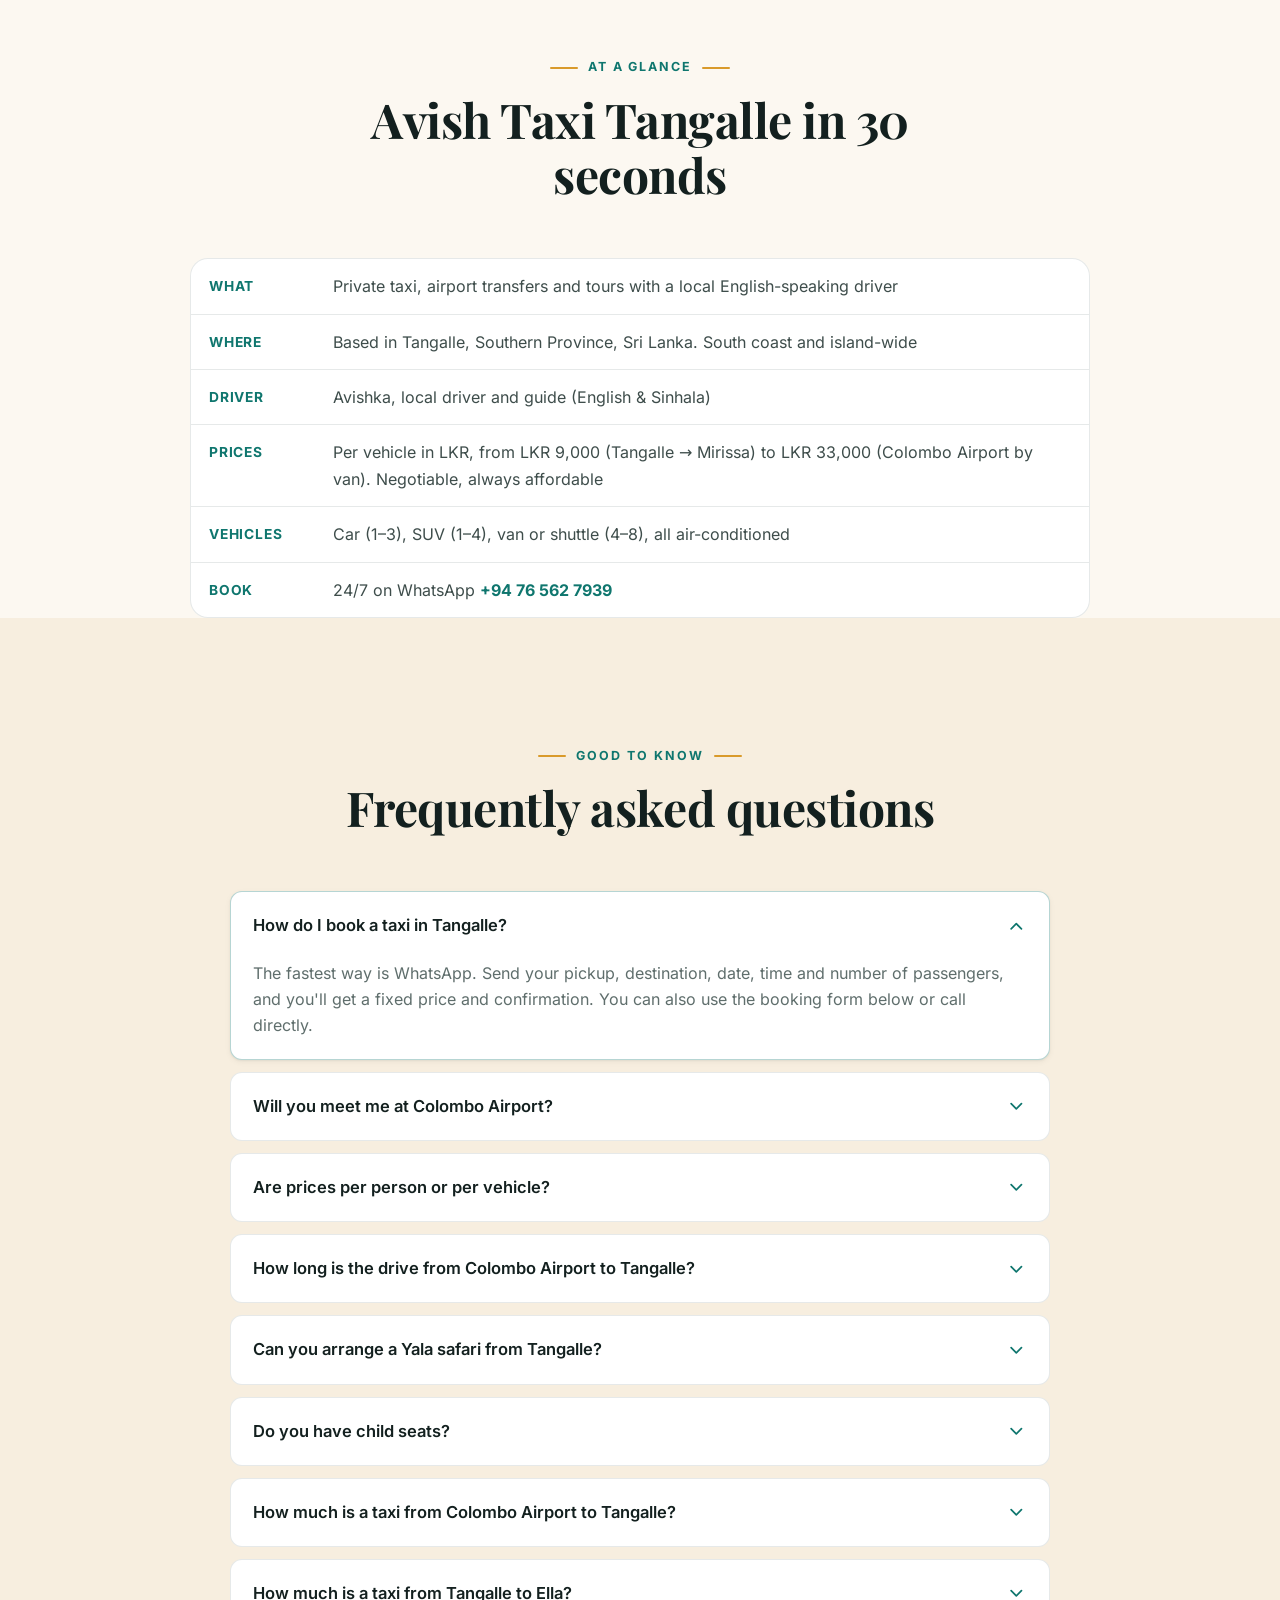
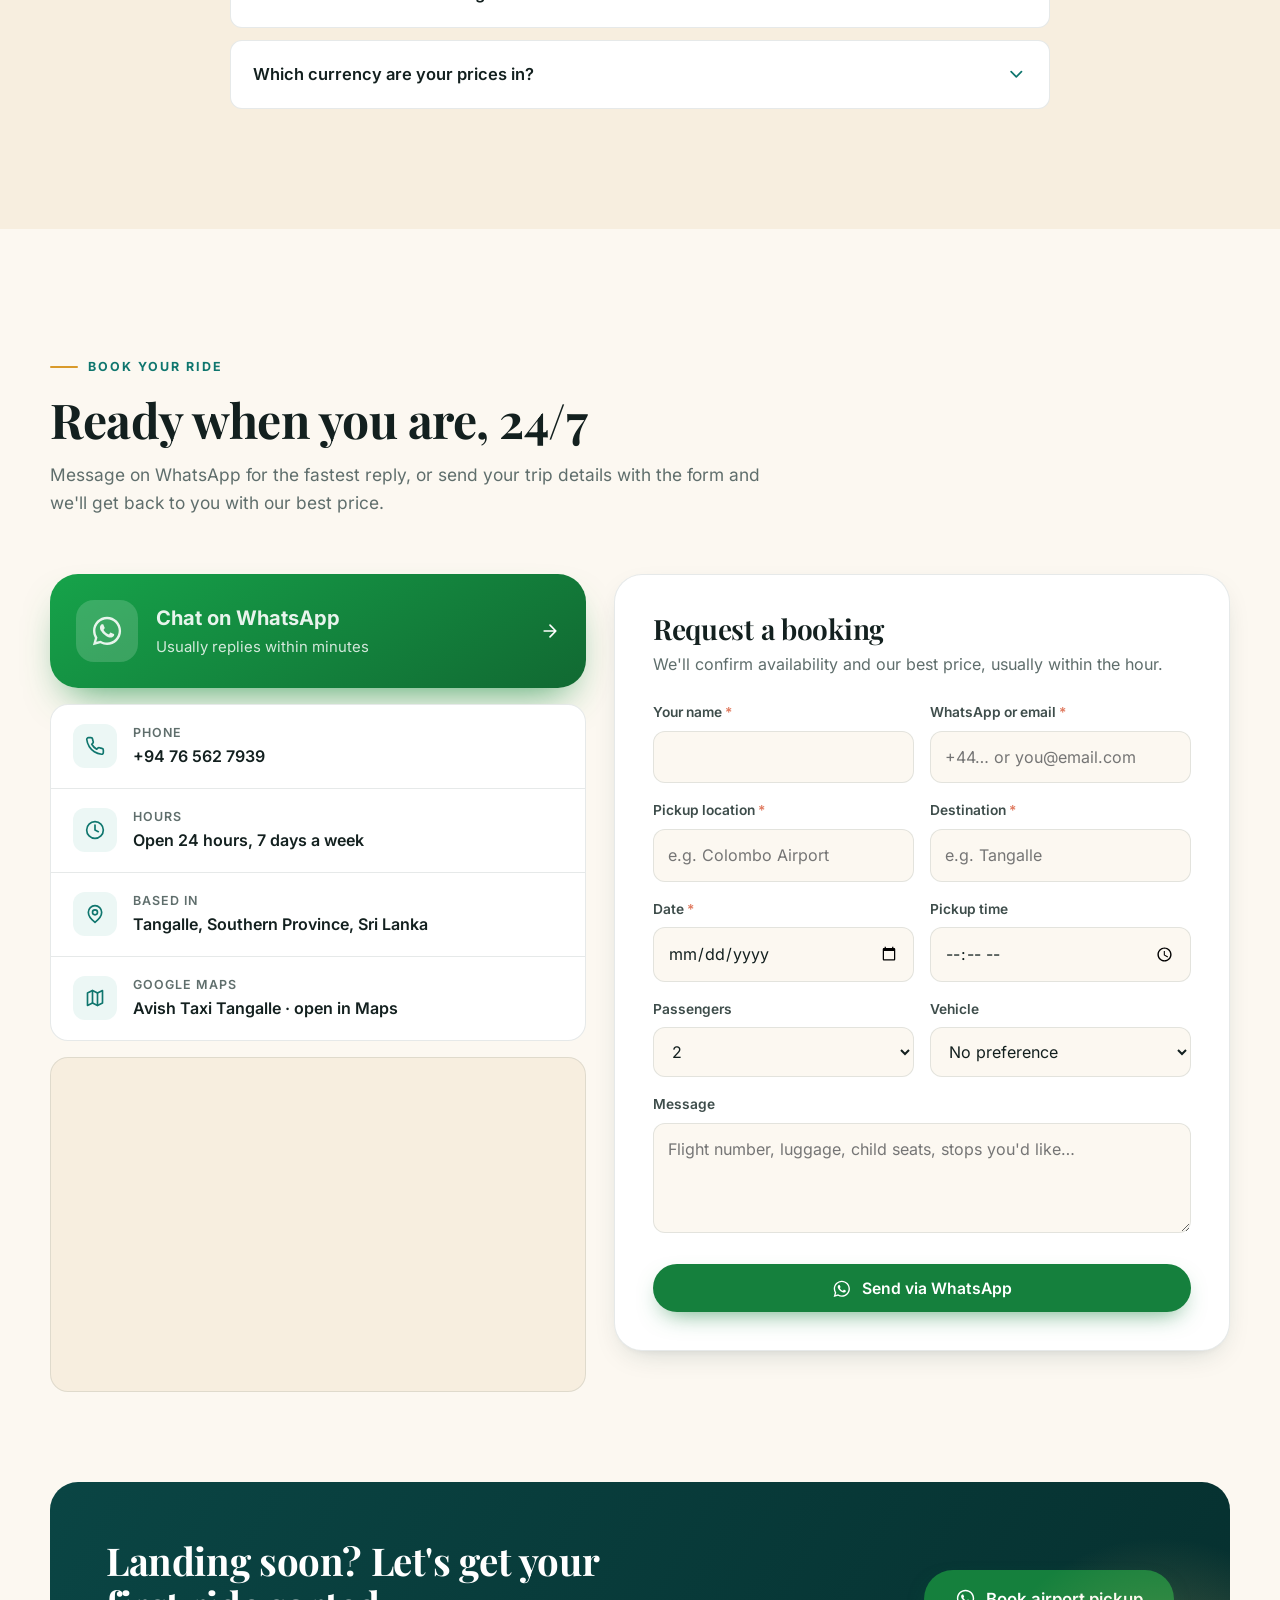
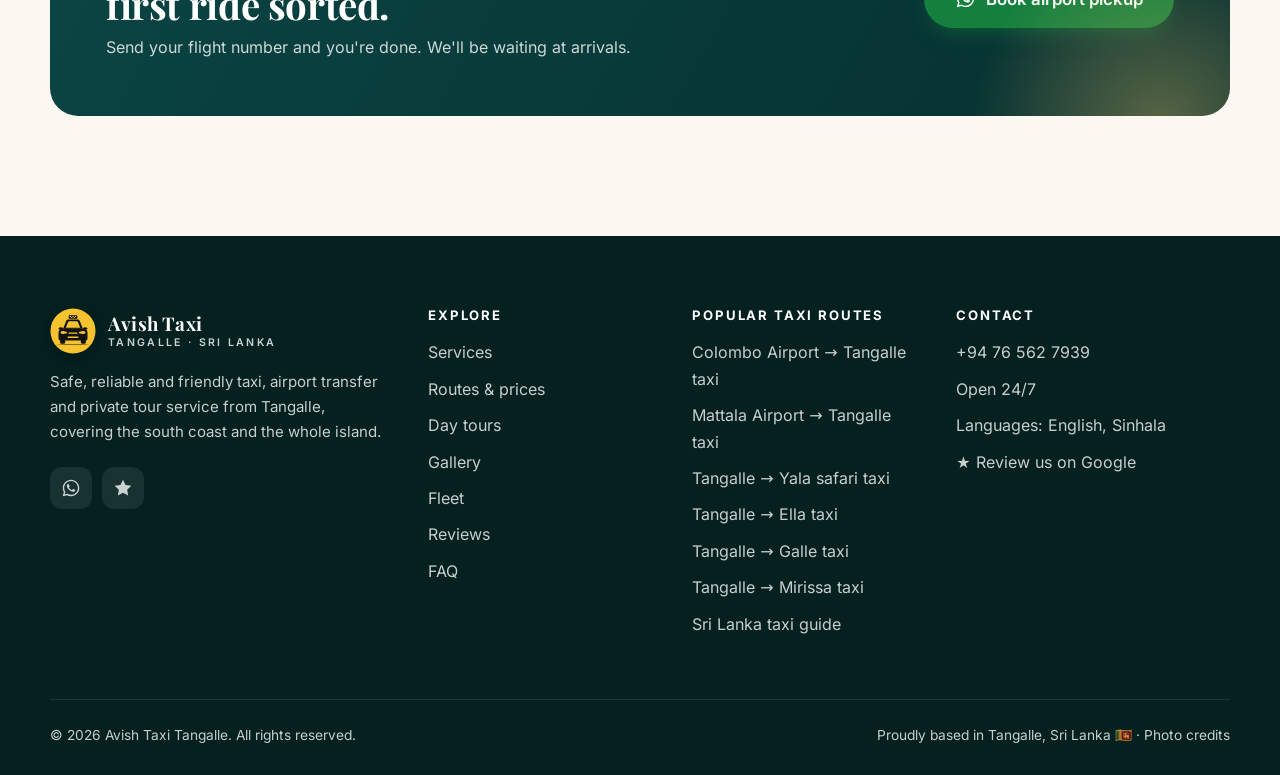
==== commit 2c6efd71: "Link Google Business Profile: reviews, Maps and exact location - 'Read our Google reviews' -> profil" ====
--- a/index.html
+++ b/index.html
@@ -15,8 +15,8 @@
 <meta name="format-detection" content="telephone=yes">
 <meta name="geo.region" content="LK-31">
 <meta name="geo.placename" content="Tangalle">
-<meta name="geo.position" content="6.0243;80.7941">
-<meta name="ICBM" content="6.0243, 80.7941">
+<meta name="geo.position" content="6.0302324;80.7978636">
+<meta name="ICBM" content="6.0302324, 80.7978636">
 <link rel="canonical" href="https://avishtaxi.github.io/">
 <link rel="alternate" hreflang="en" href="https://avishtaxi.github.io/">
 <link rel="alternate" hreflang="x-default" href="https://avishtaxi.github.io/">
@@ -93,10 +93,10 @@
    },
    "geo": {
     "@type": "GeoCoordinates",
-    "latitude": 6.0243,
-    "longitude": 80.7941
+    "latitude": 6.0302324,
+    "longitude": 80.7978636
    },
-   "hasMap": "https://www.google.com/maps?q=Tangalle,+Sri+Lanka",
+   "hasMap": "https://maps.google.com/?cid=2599913456268441430",
    "areaServed": [
     {
      "@type": "City",
@@ -393,7 +393,10 @@
      }
     }
    ],
-   "sameAs": [],
+   "sameAs": [
+    "https://g.page/r/CVZ3o3eDvxQkEBM",
+    "https://maps.google.com/?cid=2599913456268441430"
+   ],
    "founder": {
     "@type": "Person",
     "name": "Avishka",
@@ -1728,11 +1731,11 @@
       <span class="g" aria-hidden="true"><svg class="icon fill"><use href="#i-star"/></svg></span>
       <div>
         <h3>Read our reviews on Google</h3>
-        <p>See what recent guests have said, and if you've ridden with us, we'd be grateful for a few words.</p>
+        <p>See what guests say about riding with Avishka. If you've travelled with us, a short Google review helps other travellers find a driver they can trust.</p>
       </div>
       <div class="actions">
-        <a class="btn btn-primary" id="google-reviews" href="https://www.google.com/maps/search/?api=1&amp;query=Avish+Taxi+Tangalle" target="_blank" rel="noopener">Read reviews</a>
-        <a class="btn btn-outline" id="write-review" href="https://www.google.com/maps/search/?api=1&amp;query=Avish+Taxi+Tangalle" target="_blank" rel="noopener">Leave a review</a>
+        <a class="btn btn-primary" id="google-reviews" href="https://g.page/r/CVZ3o3eDvxQkEBM" target="_blank" rel="noopener"><svg class="icon fill"><use href="#i-star"/></svg>Read our Google reviews</a>
+        <a class="btn btn-outline" id="write-review" href="https://g.page/r/CVZ3o3eDvxQkEBM/review" target="_blank" rel="noopener">Leave a review</a>
       </div>
     </div>
   </div>
@@ -1855,9 +1858,10 @@
           <a href="#contact" data-mail hidden><span class="ic"><svg class="icon"><use href="#i-mail"/></svg></span><span><small>Email</small><b data-mail-text></b></span></a>
           <div class="item"><span class="ic"><svg class="icon"><use href="#i-clock"/></svg></span><span><small>Hours</small><b>Open 24 hours, 7 days a week</b></span></div>
           <div class="item"><span class="ic"><svg class="icon"><use href="#i-pin"/></svg></span><span><small>Based in</small><b>Tangalle, Southern Province, Sri Lanka</b></span></div>
+          <a href="https://maps.google.com/?cid=2599913456268441430" target="_blank" rel="noopener"><span class="ic"><svg class="icon"><use href="#i-map"/></svg></span><span><small>Google Maps</small><b>Avish Taxi Tangalle · open in Maps</b></span></a>
         </div>
         <div class="map">
-          <iframe title="Map of Tangalle, Sri Lanka" src="https://www.google.com/maps?q=Tangalle,+Sri+Lanka&amp;z=13&amp;output=embed" loading="lazy" referrerpolicy="no-referrer-when-downgrade" allowfullscreen></iframe>
+          <iframe title="Avish Taxi Tangalle on Google Maps" src="https://www.google.com/maps?q=6.0302324,80.7978636+(Avish+Taxi+Tangalle)&amp;z=15&amp;output=embed" loading="lazy" referrerpolicy="no-referrer-when-downgrade" allowfullscreen></iframe>
         </div>
       </div>
 
@@ -1913,6 +1917,7 @@
         <p>Safe, reliable and friendly taxi, airport transfer and private tour service from Tangalle, covering the south coast and the whole island.</p>
         <div class="socials" id="socials">
           <a href="https://wa.me/94765627939" data-wa="Hi Avishka!" data-book="hello" target="_blank" rel="noopener" aria-label="WhatsApp"><svg class="icon"><use href="#i-wa"/></svg></a>
+          <a href="https://g.page/r/CVZ3o3eDvxQkEBM/review" target="_blank" rel="noopener" aria-label="Review Avish Taxi on Google" title="Review us on Google"><svg class="icon fill"><use href="#i-star"/></svg></a>
           <a href="#" data-social="facebook" target="_blank" rel="noopener" aria-label="Facebook" hidden><svg class="icon"><use href="#i-fb"/></svg></a>
           <a href="#" data-social="instagram" target="_blank" rel="noopener" aria-label="Instagram" hidden><svg class="icon"><use href="#i-ig"/></svg></a>
           <a href="#contact" data-mail hidden aria-label="Email"><svg class="icon"><use href="#i-mail"/></svg></a>
@@ -1949,6 +1954,7 @@
           <li><a href="#contact" data-mail hidden data-mail-text></a></li>
           <li>Open 24/7</li>
           <li>Languages: English, Sinhala</li>
+          <li><a href="https://g.page/r/CVZ3o3eDvxQkEBM/review" target="_blank" rel="noopener">★ Review us on Google</a></li>
         </ul>
       </div>
     </div>
@@ -2010,8 +2016,8 @@
   phoneDisplay: "+94 76 562 7939",    // EDIT: how the number is shown on the page
   email: "",                          // EDIT: booking email address (email links stay hidden while empty)
   formspreeId: "",                    // OPTIONAL: Formspree form ID (e.g. "xayzabcd") so "Send by email" posts silently. Empty = opens the visitor's email app.
-  googleReviewsUrl: "https://www.google.com/maps/search/?api=1&query=Avish+Taxi+Tangalle", // EDIT: your Google Business profile link
-  writeReviewUrl: "",                 // OPTIONAL: your Google "write a review" link (g.page/r/…/review)
+  googleReviewsUrl: "https://g.page/r/CVZ3o3eDvxQkEBM",   // Google Business Profile (read reviews)
+  writeReviewUrl: "https://g.page/r/CVZ3o3eDvxQkEBM/review", // Google "write a review" link
   facebook: "",                       // OPTIONAL: full URL, shows the icon when set
   instagram: "",                      // OPTIONAL: full URL, shows the icon when set
   driverPhoto: "",                    // OPTIONAL: e.g. "images/avishka.jpg" replaces the portrait illustration
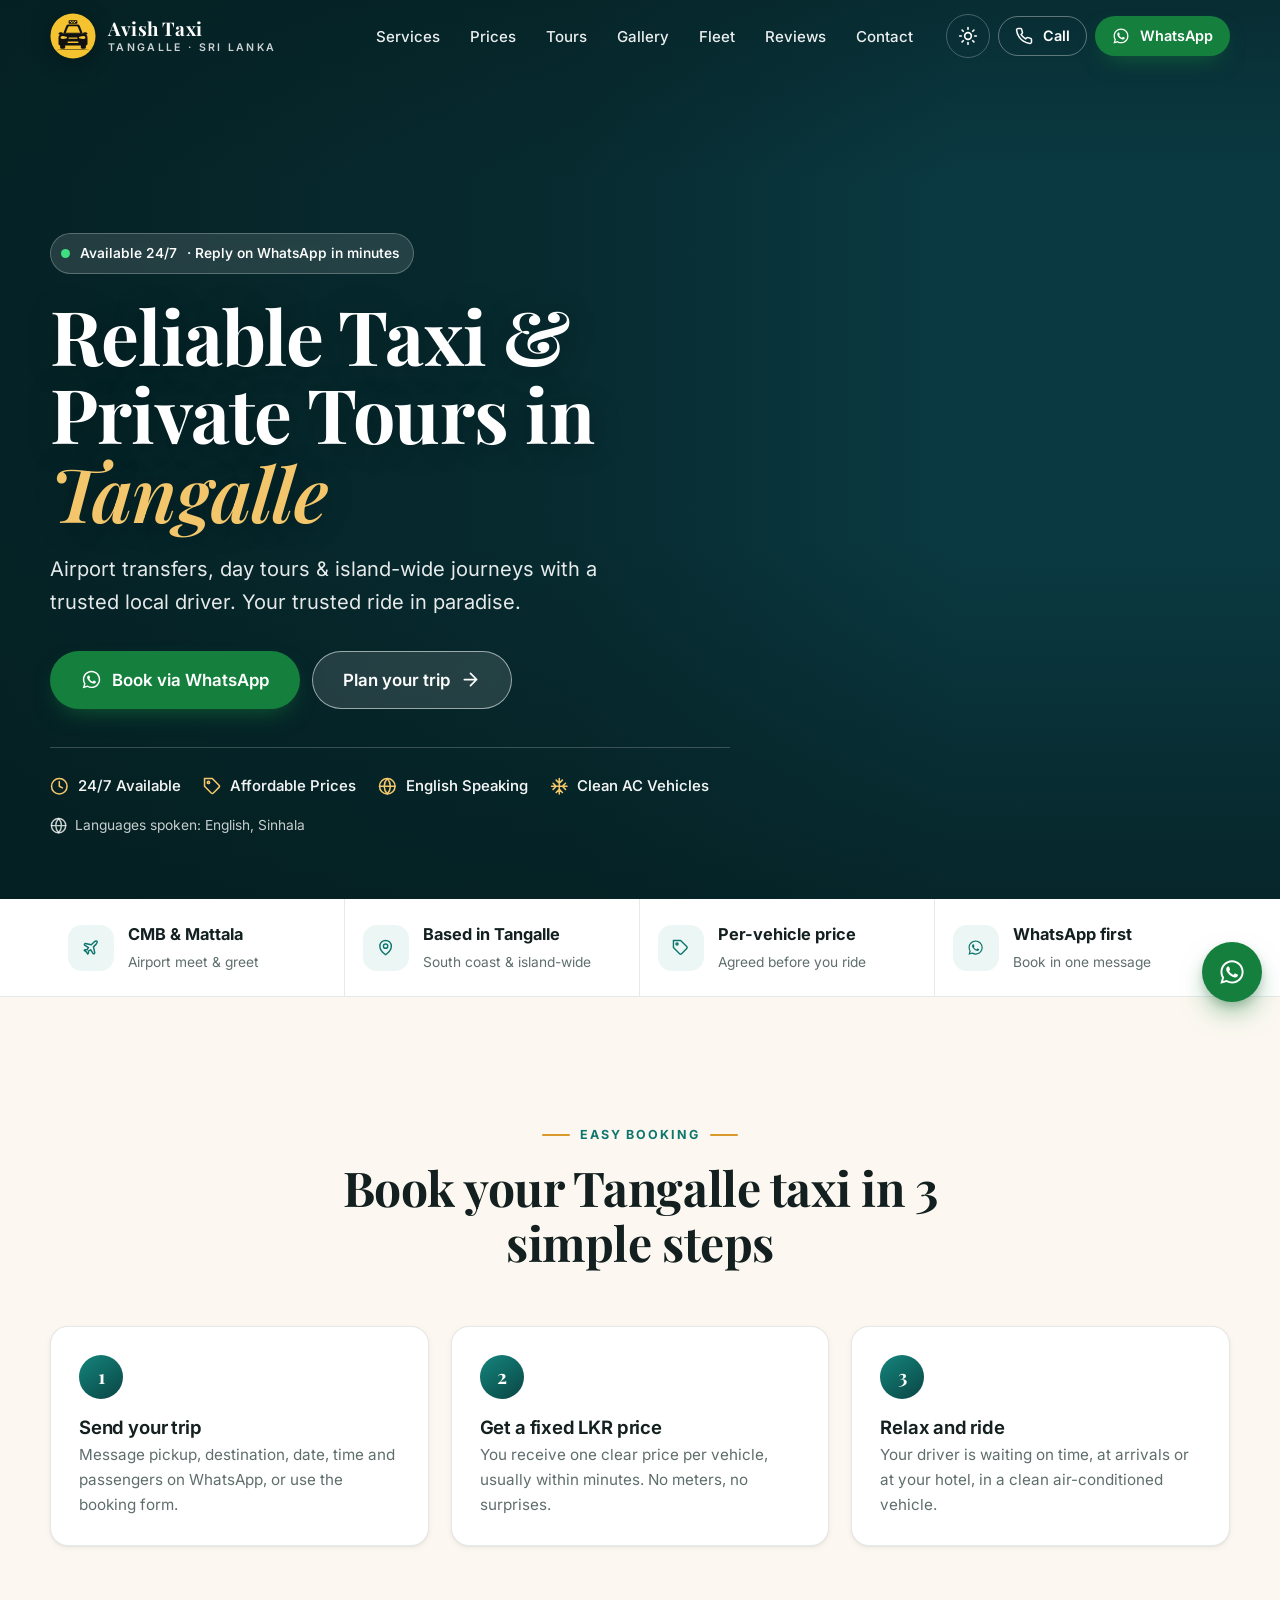
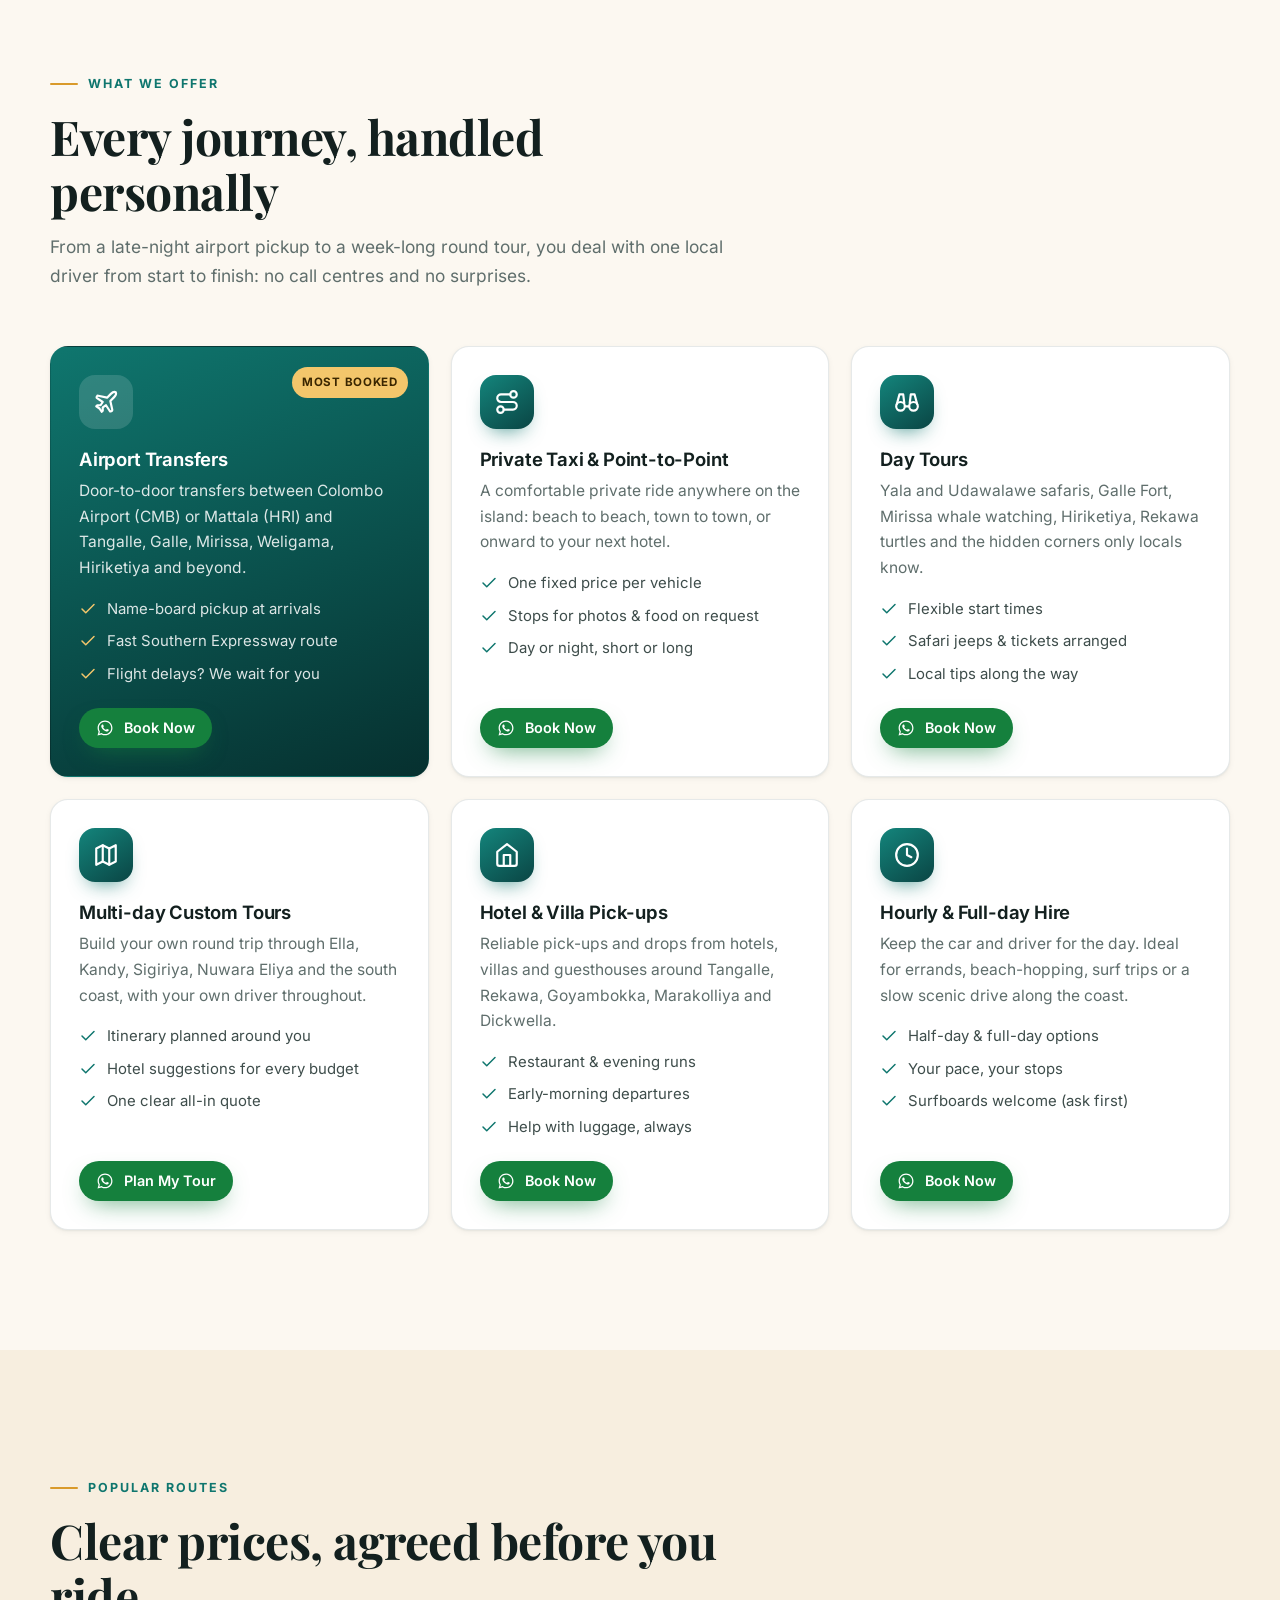
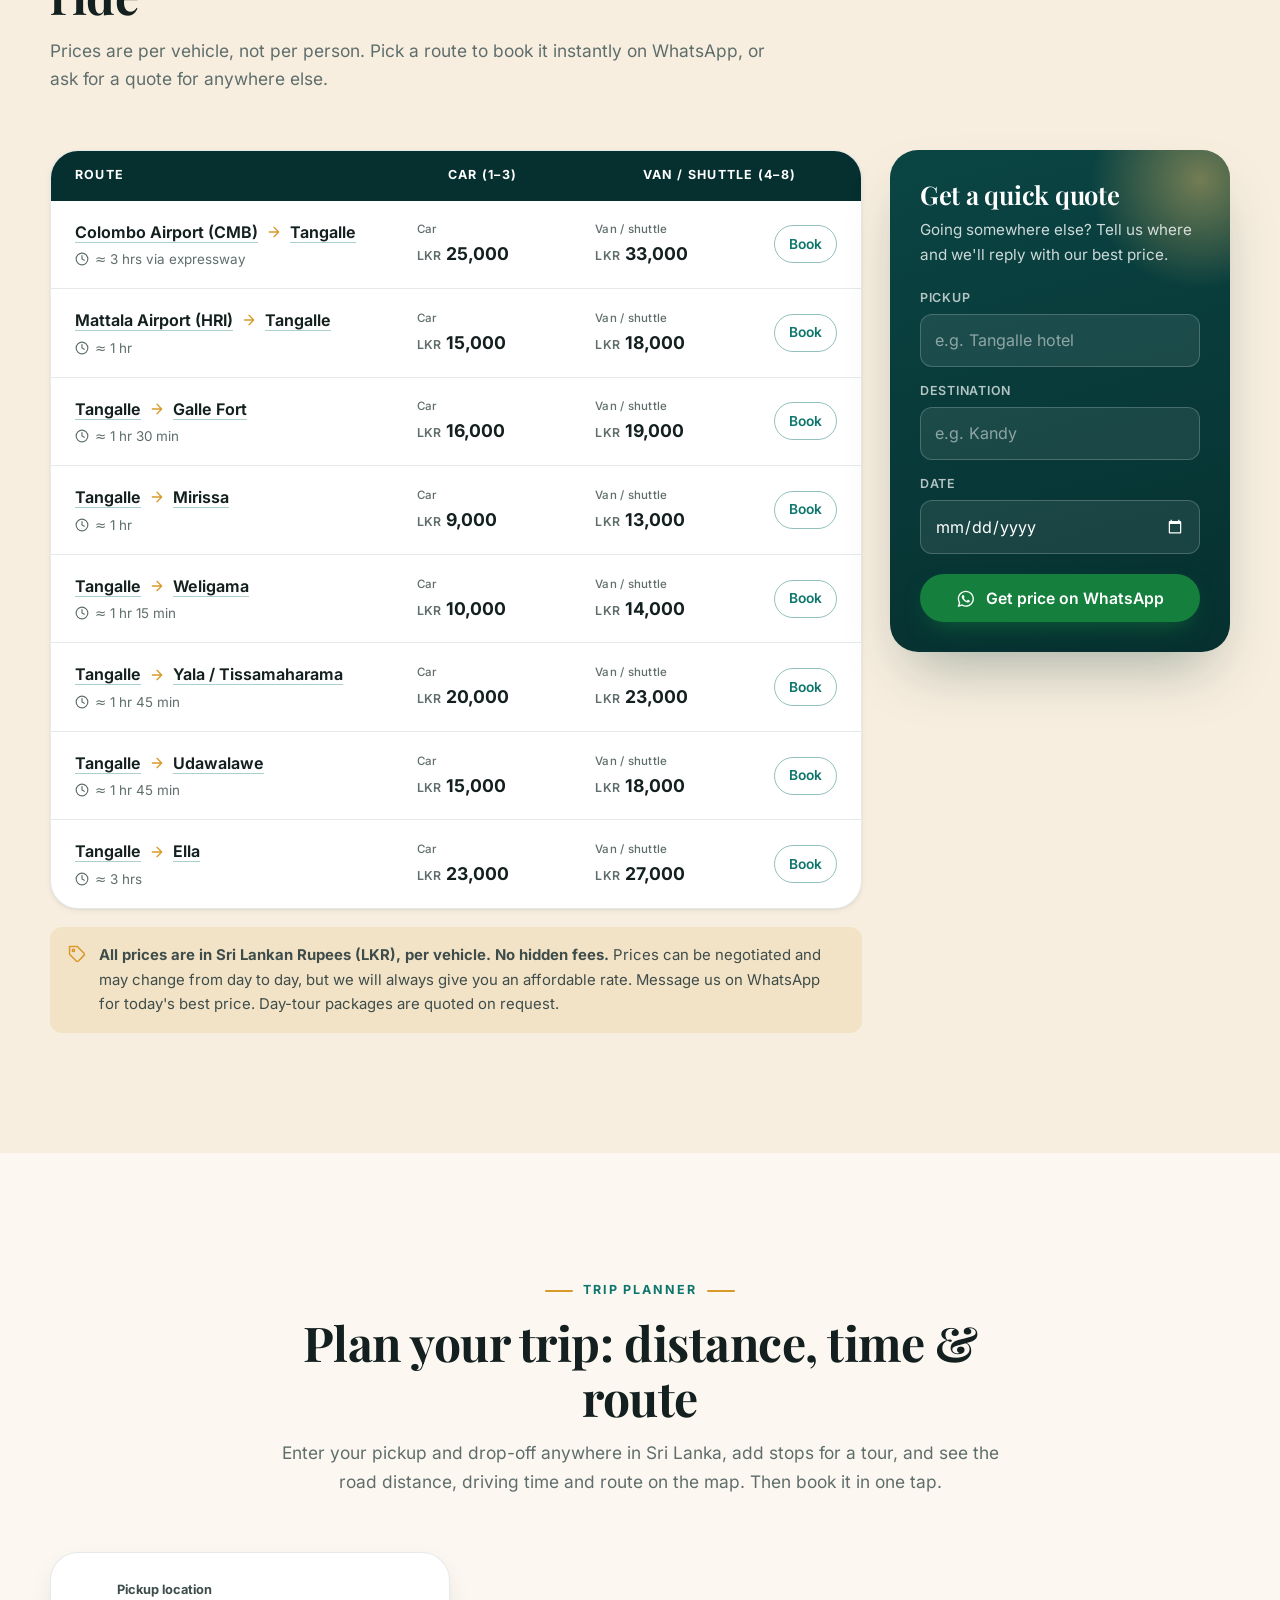
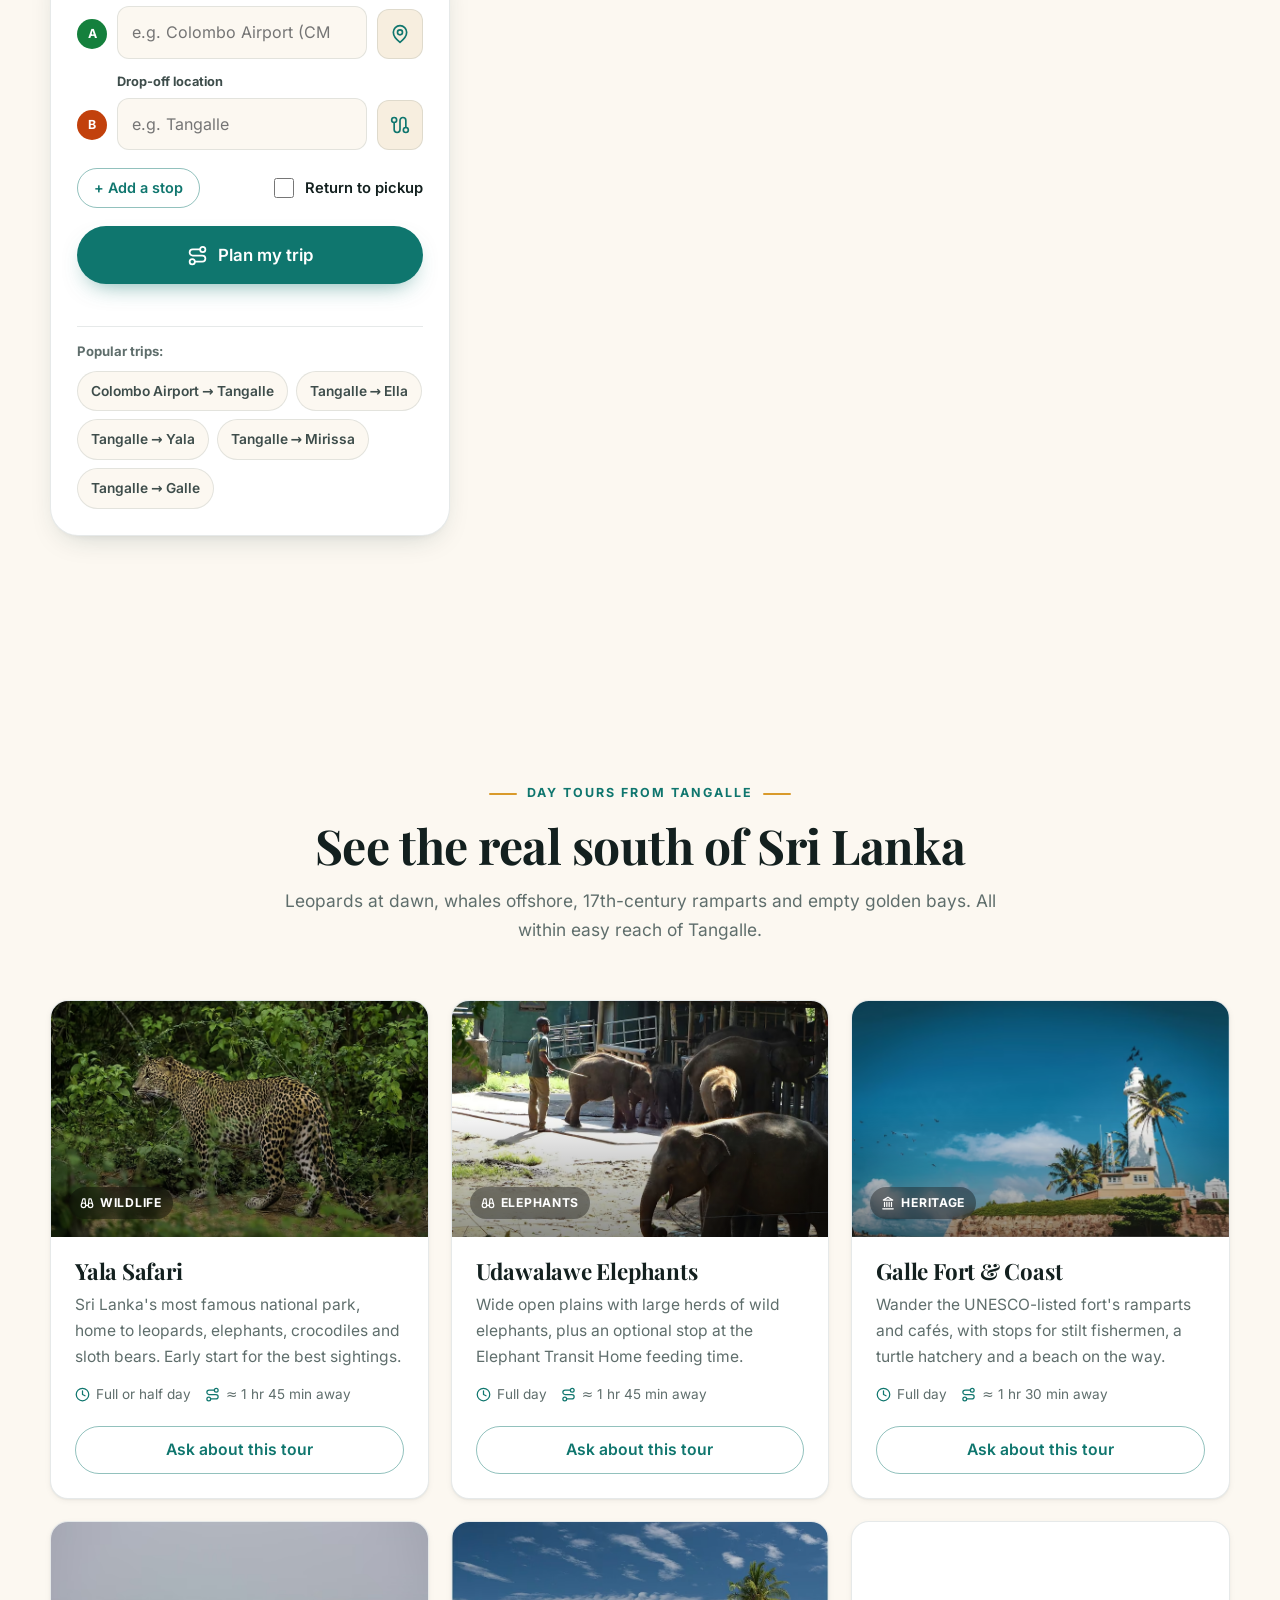
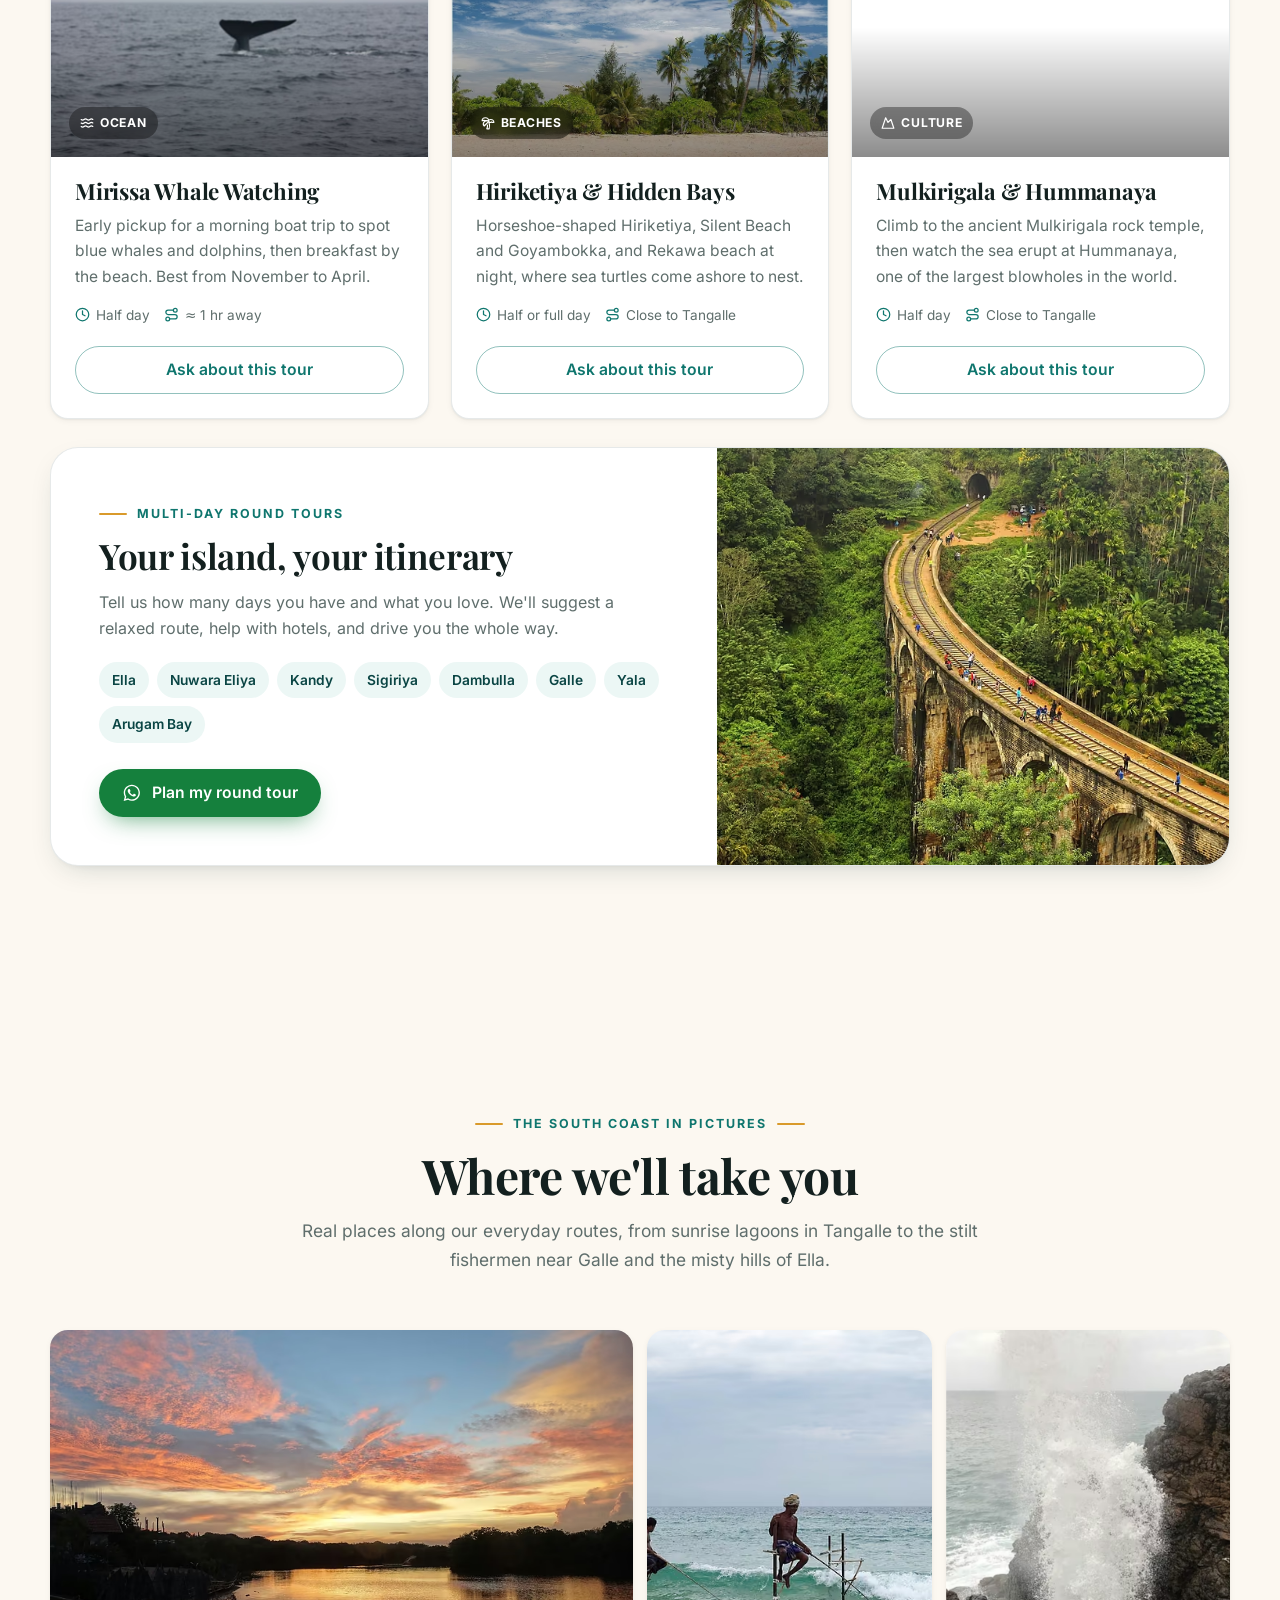
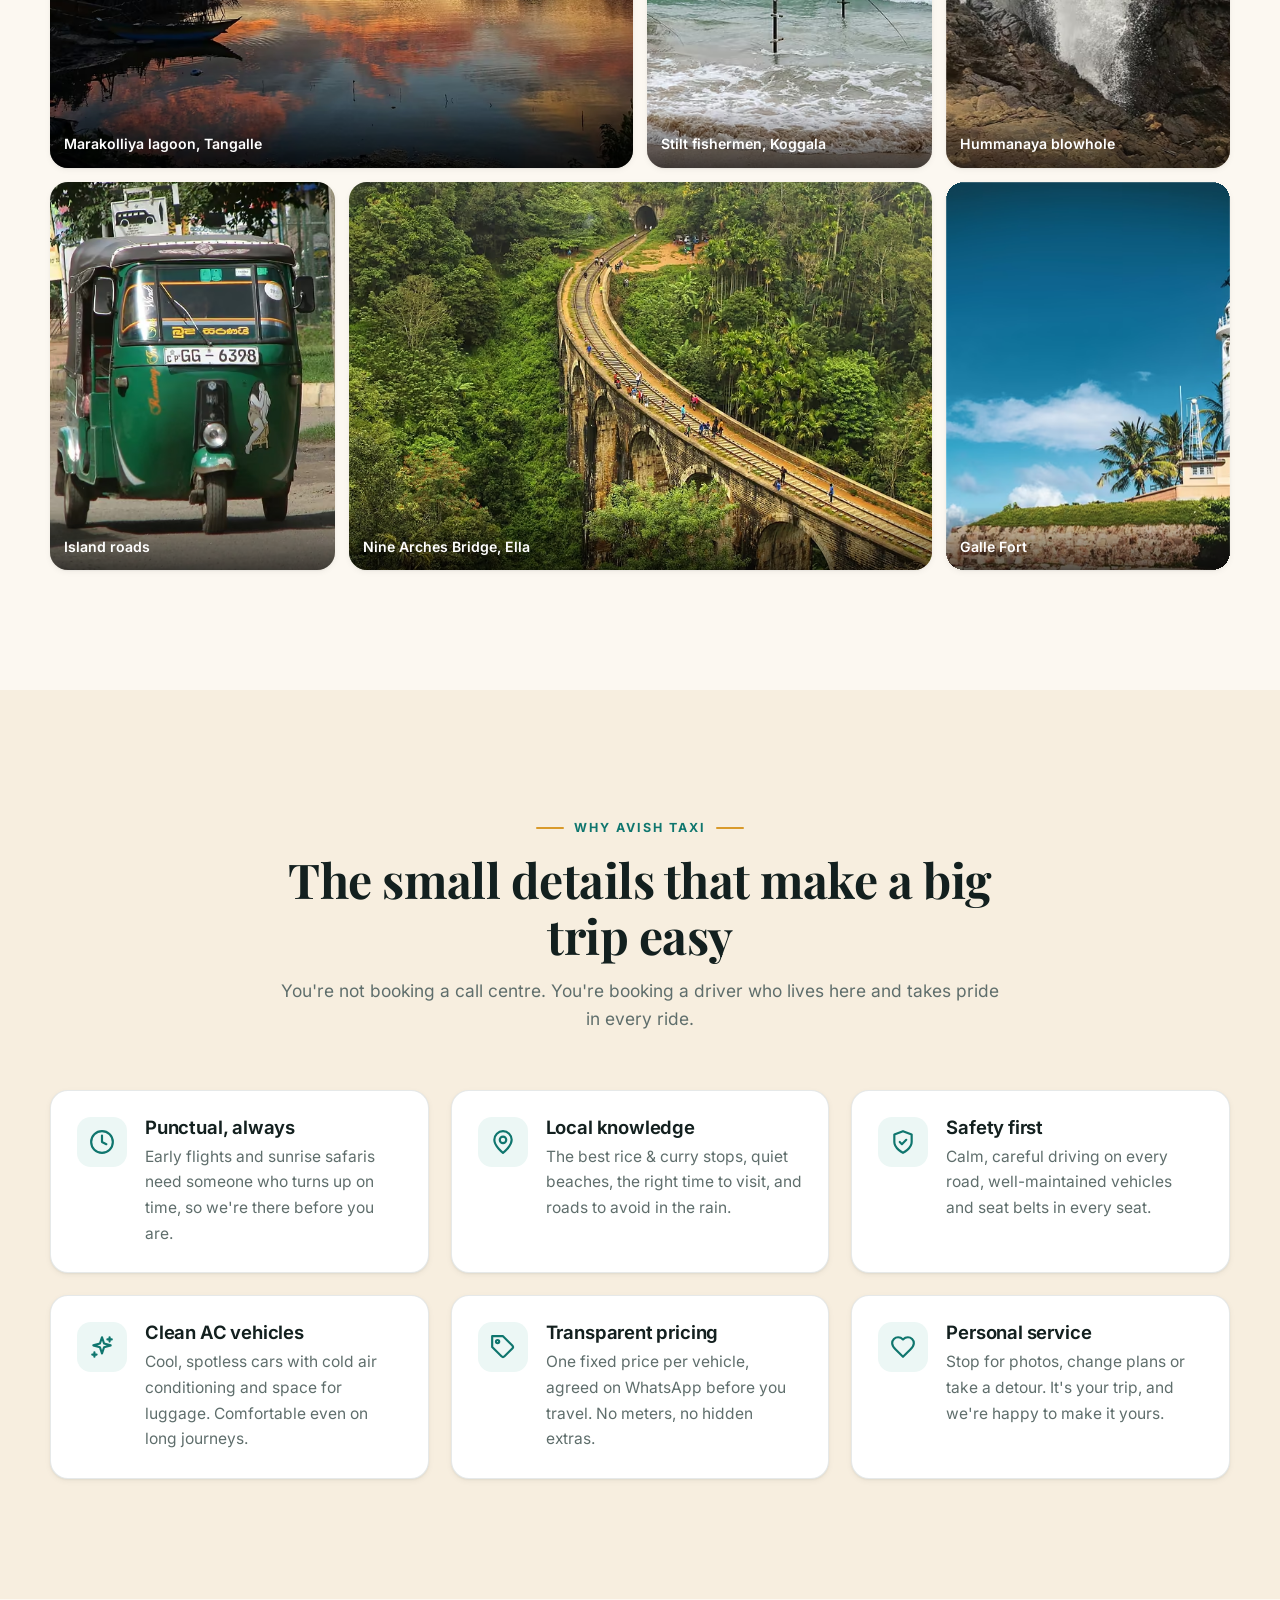
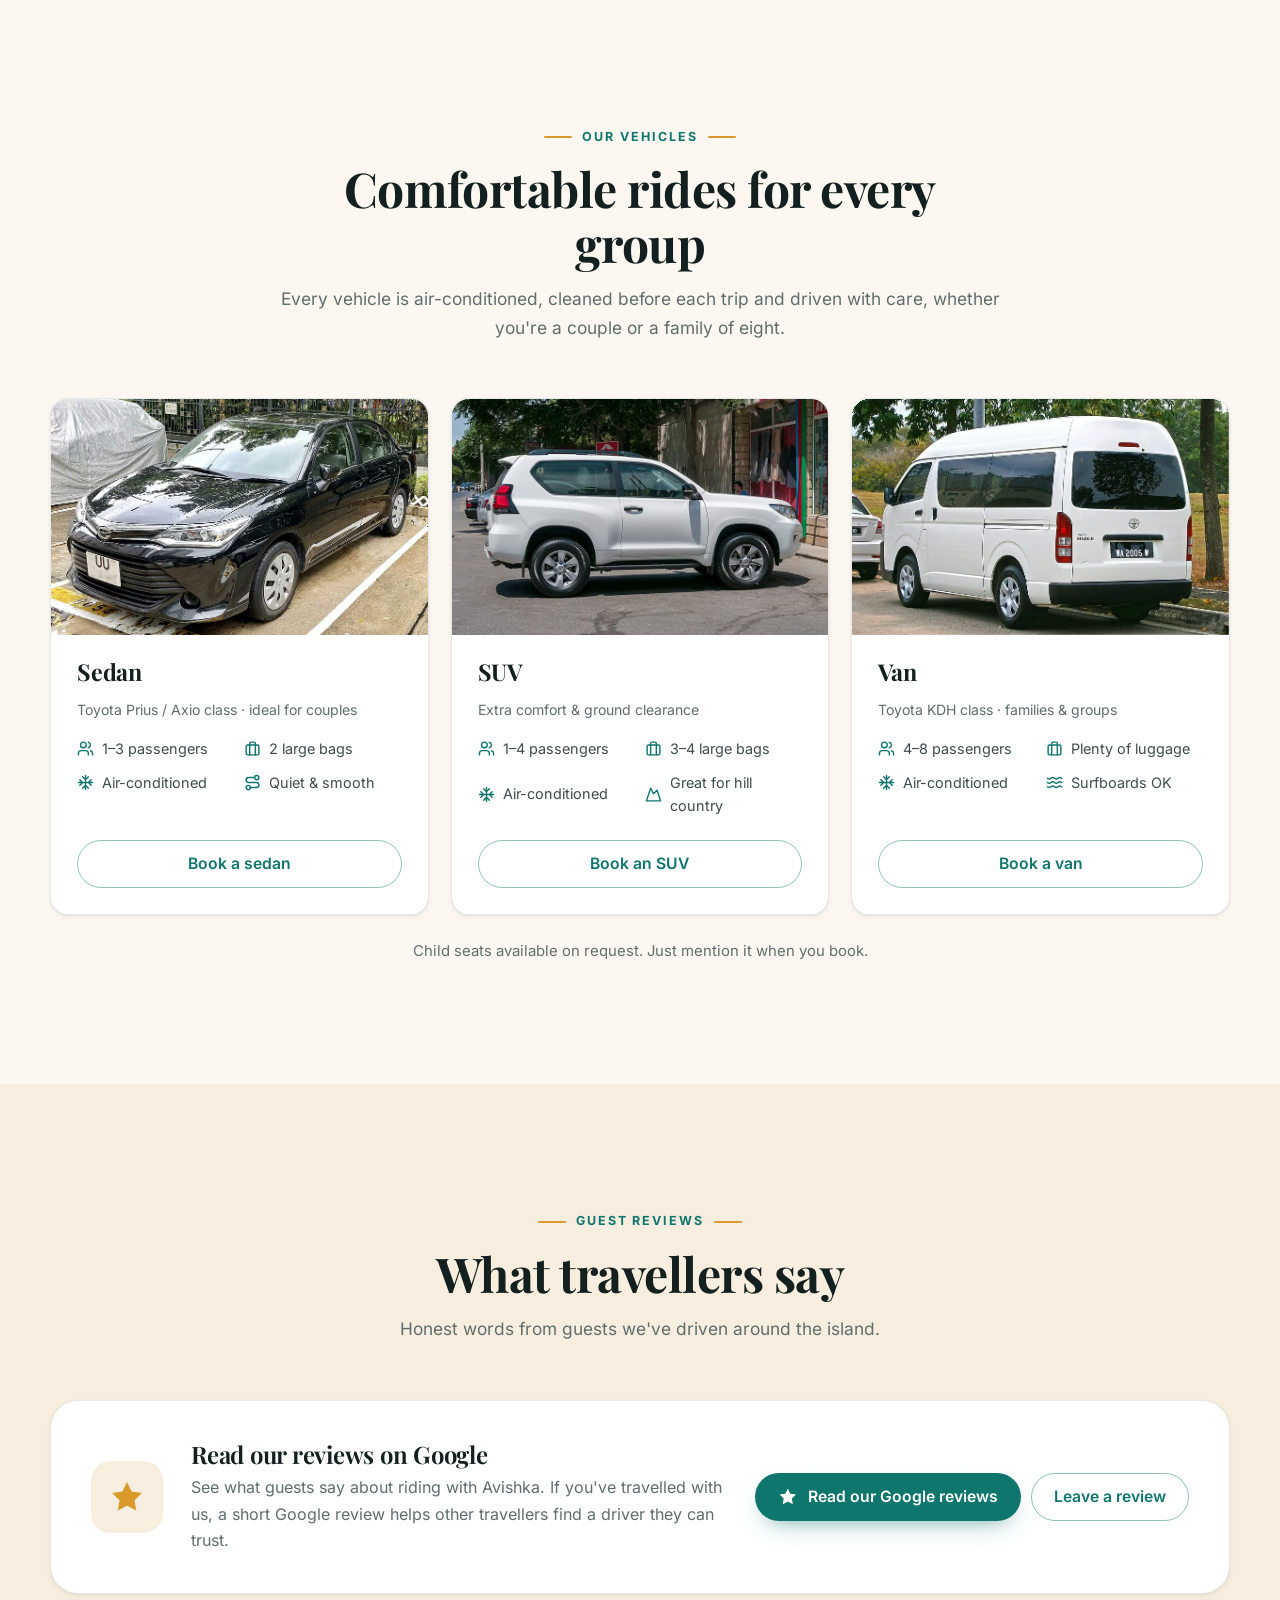
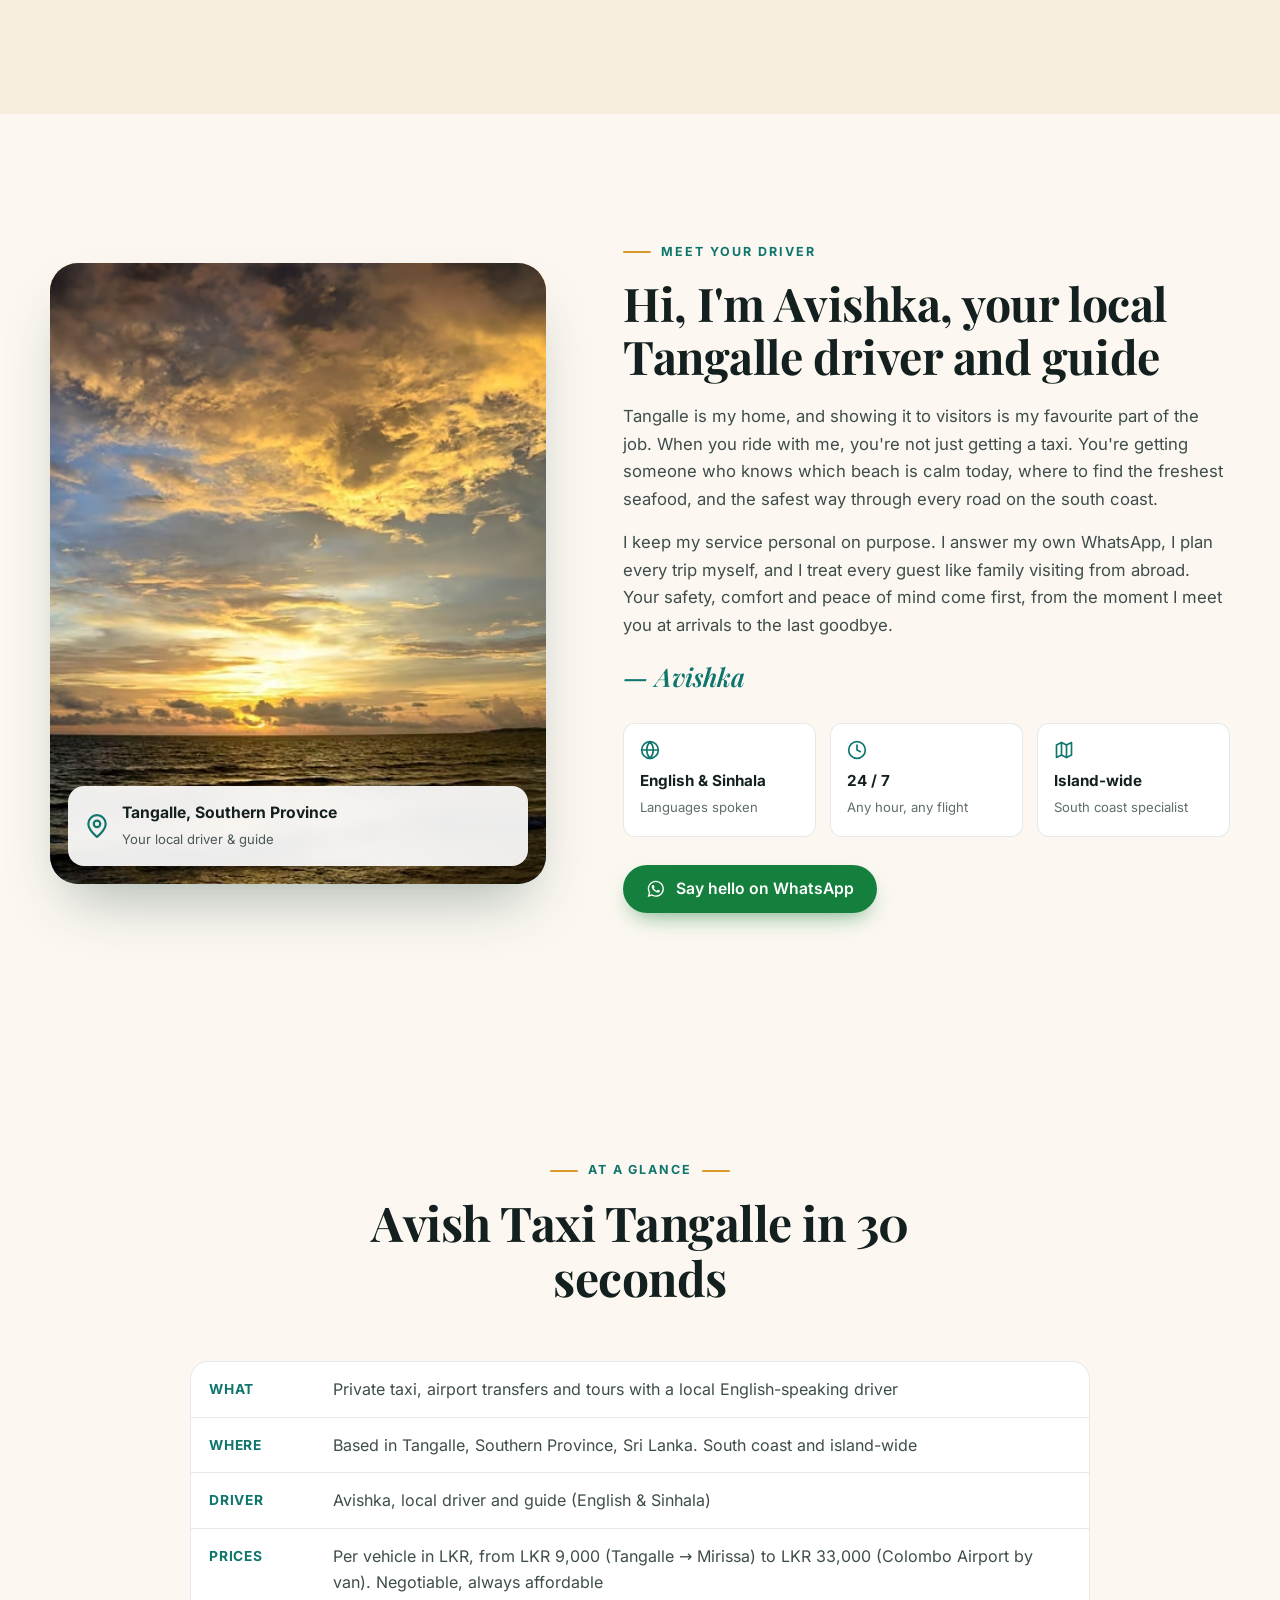
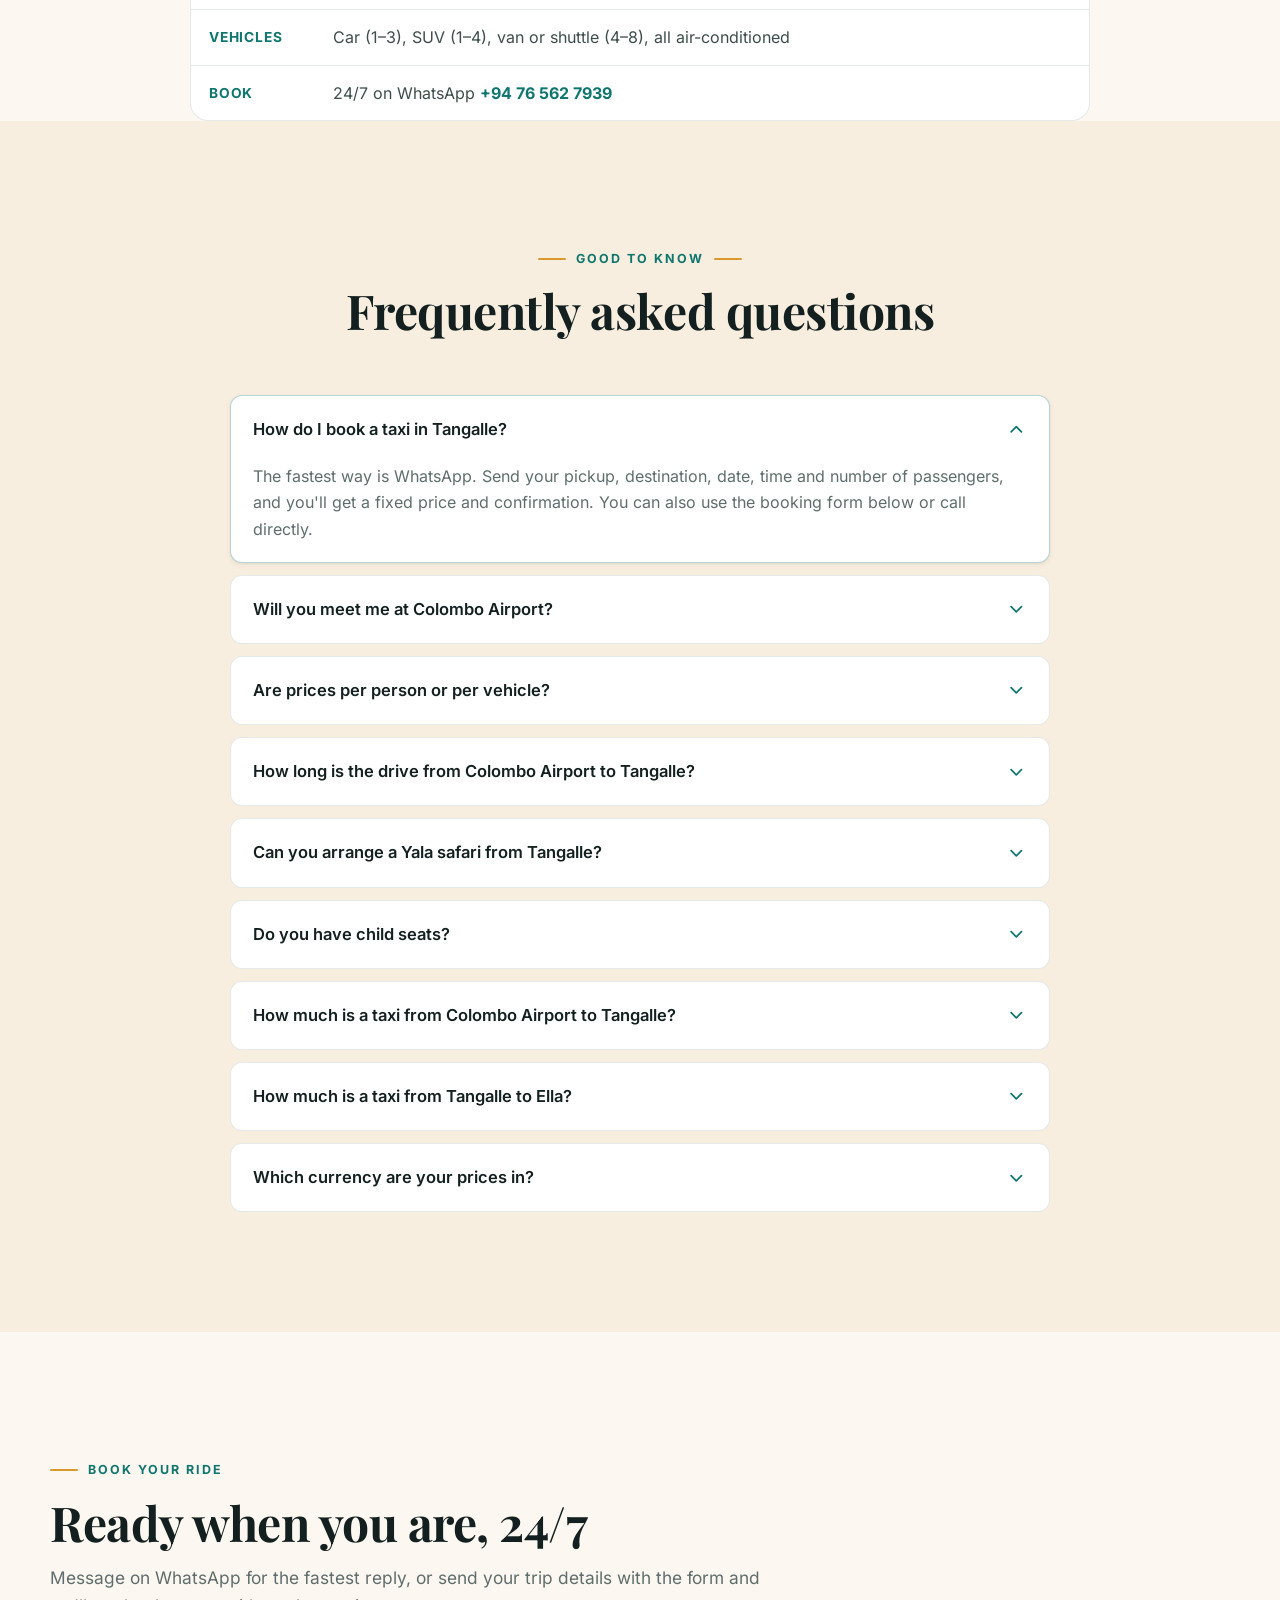
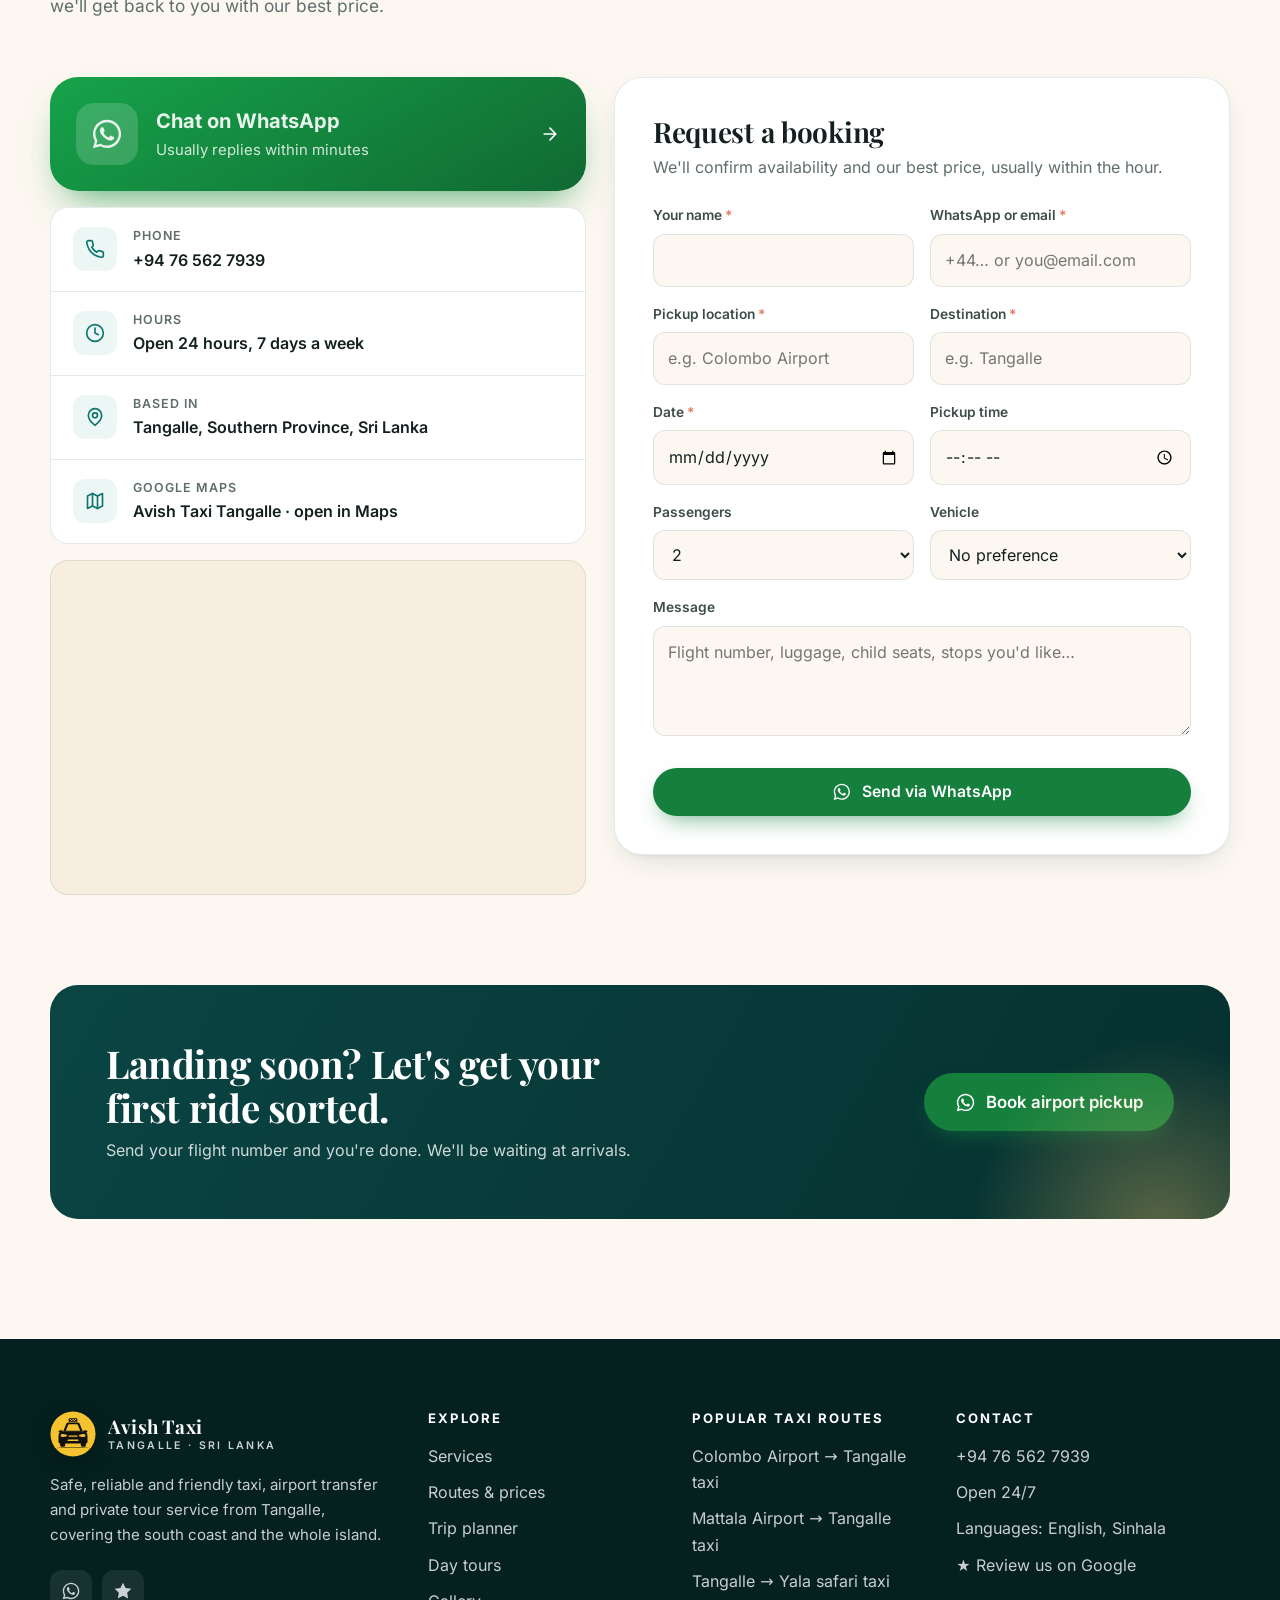
==== commit 90253599: "Add trip planner: distance, driving time, route map and booking - New 'Plan your trip' section: pick" ====
--- a/index.html
+++ b/index.html
@@ -1082,6 +1082,51 @@
 .glance a{color:var(--brand);font-weight:700}
 @media (max-width:520px){.glance > div{grid-template-columns:1fr;gap:2px}}
 
+/* Trip planner */
+.planner{display:grid;gap:22px;grid-template-columns:1fr}
+@media (min-width:980px){.planner{grid-template-columns:400px 1fr;align-items:start}}
+.pl-form{background:var(--surface);border:1px solid var(--line);border-radius:var(--radius-lg);padding:clamp(18px,3vw,26px);box-shadow:var(--shadow)}
+@media (min-width:980px){.pl-form{position:sticky;top:calc(var(--nav-h) + 20px)}}
+.pl-stops{display:grid;gap:12px;position:relative}
+.pl-row{display:grid;grid-template-columns:30px 1fr 46px;gap:10px;align-items:end}
+.pl-dot{width:30px;height:30px;border-radius:50%;display:grid;place-items:center;font-size:.78rem;font-weight:800;color:#fff;background:var(--brand);margin-bottom:10px}
+.pl-dot.start{background:#15803D}.pl-dot.end{background:#C2410C}.pl-dot.via{background:var(--gold);color:#3A2600}
+.pl-field label{display:block;font-size:.8rem;font-weight:700;color:var(--ink-2);margin-bottom:6px}
+.pl-field input{width:100%;min-height:50px;padding:12px 14px;border-radius:12px;border:1.5px solid var(--line);background:var(--bg);font-size:1rem}
+.pl-field input:focus{outline:none;border-color:var(--brand);box-shadow:0 0 0 4px color-mix(in srgb,var(--brand) 18%,transparent)}
+.pl-field input[aria-invalid="true"]{border-color:var(--coral)}
+.pl-icon{width:46px;height:50px;border-radius:12px;border:1.5px solid var(--line);background:var(--surface-2);display:grid;place-items:center;cursor:pointer;color:var(--brand)}
+.pl-icon:hover{border-color:var(--brand)}
+.pl-opts{display:flex;flex-wrap:wrap;align-items:center;justify-content:space-between;gap:10px;margin:16px 0}
+.pl-check{display:inline-flex;align-items:center;gap:8px;font-weight:600;font-size:.92rem;cursor:pointer;min-height:44px}
+.pl-check input{width:20px;height:20px;accent-color:var(--brand)}
+.pl-msg{margin-top:12px;font-size:.92rem;color:var(--muted);min-height:1.2em}
+.pl-msg.err{color:var(--coral);font-weight:600}
+.pl-result{background:var(--surface);border:1px solid var(--line);border-radius:var(--radius-lg);padding:clamp(16px,3vw,24px);box-shadow:var(--shadow)}
+.pl-stats{display:grid;grid-template-columns:repeat(2,1fr);gap:12px}
+@media (min-width:600px){.pl-stats{grid-template-columns:repeat(3,1fr)}}
+.pl-stats div{padding:14px 16px;border-radius:14px;background:var(--surface-2)}
+.pl-stats span{display:block;font-size:.76rem;font-weight:700;letter-spacing:.08em;text-transform:uppercase;color:var(--muted)}
+.pl-stats b{display:block;font-size:1.45rem;font-family:var(--font-serif);margin-top:2px}
+.pl-price{grid-column:1/-1}
+@media (min-width:600px){.pl-price{grid-column:auto}}
+.pl-price b{font-size:1.15rem;font-family:var(--font-sans)}
+.pl-price.has b{font-size:1.3rem;font-family:var(--font-serif);color:var(--brand);line-height:1.3}
+.pl-price small{font-family:var(--font-sans);font-size:.8rem;color:var(--muted);font-weight:600}
+.pl-legs{list-style:none;margin:16px 0 0;padding:0;display:grid;gap:8px}
+.pl-legs li{display:flex;justify-content:space-between;gap:12px;padding:10px 14px;border-radius:12px;border:1px solid var(--line);font-size:.92rem}
+.pl-legs li b{font-weight:650}
+.pl-legs li span{color:var(--muted);white-space:nowrap}
+.pl-map{height:clamp(260px,45vw,420px);border-radius:16px;overflow:hidden;margin-top:16px;background:var(--surface-2);z-index:0}
+.pl-note{font-size:.8rem;color:var(--muted);margin-top:10px}
+.pl-actions{display:flex;flex-wrap:wrap;gap:12px;margin-top:16px}
+.pl-actions .btn{flex:1 1 240px}
+.pl-quick{display:flex;flex-wrap:wrap;gap:8px;align-items:center;margin-top:12px;padding-top:14px;border-top:1px solid var(--line)}
+.pl-quick span{font-size:.82rem;font-weight:700;color:var(--muted);width:100%}
+.pl-quick button{min-height:40px;padding:8px 13px;border-radius:999px;border:1.5px solid var(--line);background:var(--bg);font-size:.86rem;font-weight:600;cursor:pointer;color:var(--ink-2)}
+.pl-quick button:hover{border-color:var(--brand);color:var(--brand)}
+.pl-x{width:46px;height:50px;border-radius:12px;border:1.5px solid var(--line);background:transparent;cursor:pointer;color:var(--coral);font-size:1.3rem}
+
 /* Reveal animations */
 .reveal{opacity:0;transform:translateY(12px);transition:opacity .6s ease-out,transform .6s ease-out}
 .reveal.in{opacity:1;transform:none}
@@ -1185,6 +1230,7 @@
   <a class="link" href="#home">Home <svg class="icon"><use href="#i-arrow"/></svg></a>
   <a class="link" href="#services">Services <svg class="icon"><use href="#i-arrow"/></svg></a>
   <a class="link" href="#pricing">Routes &amp; Prices <svg class="icon"><use href="#i-arrow"/></svg></a>
+  <a class="link" href="#planner">Trip planner <svg class="icon"><use href="#i-arrow"/></svg></a>
   <a class="link" href="#tours">Tours <svg class="icon"><use href="#i-arrow"/></svg></a>
   <a class="link" href="#gallery">Gallery <svg class="icon"><use href="#i-arrow"/></svg></a>
   <a class="link" href="#fleet">Fleet <svg class="icon"><use href="#i-arrow"/></svg></a>
@@ -1219,7 +1265,7 @@
         <a class="btn btn-wa btn-lg" href="https://wa.me/94765627939" data-wa="Hi Avishka, I'd like to book a taxi from [location] to [destination] on [date]." data-book="taxi" target="_blank" rel="noopener">
           <svg class="icon"><use href="#i-wa"/></svg>Book via WhatsApp
         </a>
-        <a class="btn btn-ghost btn-lg" href="#services">View Services <svg class="icon"><use href="#i-arrow"/></svg></a>
+        <a class="btn btn-ghost btn-lg" href="#planner">Plan your trip <svg class="icon"><use href="#i-arrow"/></svg></a>
       </div>
       <ul class="trust" aria-label="Why travellers book with us">
         <li><svg class="icon"><use href="#i-clock"/></svg>24/7 Available</li>
@@ -1430,6 +1476,70 @@
   </div>
 </section>
 
+<!-- ============ Trip planner ============ -->
+<section class="section" id="planner" aria-labelledby="planner-title">
+  <div class="wrap">
+    <div class="section-head center reveal">
+      <span class="eyebrow">Trip planner</span>
+      <h2 id="planner-title">Plan your trip: distance, time &amp; route</h2>
+      <p>Enter your pickup and drop-off anywhere in Sri Lanka, add stops for a tour, and see the road distance, driving time and route on the map. Then book it in one tap.</p>
+    </div>
+
+    <div class="planner reveal">
+      <form class="pl-form" id="pl-form" novalidate autocomplete="off">
+        <div class="pl-stops" id="pl-stops">
+          <div class="pl-row" data-kind="start">
+            <span class="pl-dot start" aria-hidden="true">A</span>
+            <div class="pl-field">
+              <label for="pl-from">Pickup location</label>
+              <input id="pl-from" list="pl-places" placeholder="e.g. Colombo Airport (CMB)" required>
+            </div>
+            <button class="pl-icon" type="button" id="pl-geo" aria-label="Use my current location" title="Use my location"><svg class="icon"><use href="#i-pin"/></svg></button>
+          </div>
+          <div class="pl-row" data-kind="end">
+            <span class="pl-dot end" aria-hidden="true">B</span>
+            <div class="pl-field">
+              <label for="pl-to">Drop-off location</label>
+              <input id="pl-to" list="pl-places" placeholder="e.g. Tangalle" required>
+            </div>
+            <button class="pl-icon" type="button" id="pl-swap" aria-label="Swap pickup and drop-off" title="Swap"><svg class="icon" style="transform:rotate(90deg)"><use href="#i-route"/></svg></button>
+          </div>
+        </div>
+        <div class="pl-opts">
+          <button class="btn btn-outline btn-sm" type="button" id="pl-add">+ Add a stop</button>
+          <label class="pl-check"><input type="checkbox" id="pl-return"> Return to pickup</label>
+        </div>
+        <button class="btn btn-primary btn-block btn-lg" type="submit" id="pl-go"><svg class="icon"><use href="#i-route"/></svg>Plan my trip</button>
+        <p class="pl-msg" id="pl-msg" role="status" aria-live="polite"></p>
+        <div class="pl-quick" aria-label="Popular trips">
+          <span>Popular trips:</span>
+          <button type="button" data-pl="Colombo Airport (CMB)|Tangalle">Colombo Airport → Tangalle</button>
+          <button type="button" data-pl="Tangalle|Ella">Tangalle → Ella</button>
+          <button type="button" data-pl="Tangalle|Yala National Park">Tangalle → Yala</button>
+          <button type="button" data-pl="Tangalle|Mirissa">Tangalle → Mirissa</button>
+          <button type="button" data-pl="Tangalle|Galle Fort">Tangalle → Galle</button>
+        </div>
+        <datalist id="pl-places"></datalist>
+      </form>
+
+      <div class="pl-result" id="pl-result" hidden>
+        <div class="pl-stats">
+          <div><span>Total distance</span><b id="pl-km">–</b></div>
+          <div><span>Driving time</span><b id="pl-time">–</b></div>
+          <div class="pl-price" id="pl-price-box"><span id="pl-price-label">Price</span><b id="pl-price">Ask on WhatsApp</b></div>
+        </div>
+        <ol class="pl-legs" id="pl-legs"></ol>
+        <div class="pl-map" id="pl-map" role="img" aria-label="Map of the planned route"></div>
+        <p class="pl-note" id="pl-note">Distance and time are estimates for driving without stops; traffic, weather and breaks add time. Map data © OpenStreetMap contributors, routing by OSRM.</p>
+        <div class="pl-actions">
+          <button class="btn btn-wa btn-lg" type="button" id="pl-book"><svg class="icon"><use href="#i-wa"/></svg>Book this trip on WhatsApp</button>
+          <a class="btn btn-outline btn-lg" id="pl-gmaps" href="https://www.google.com/maps" target="_blank" rel="noopener"><svg class="icon"><use href="#i-map"/></svg>Open in Google Maps</a>
+        </div>
+      </div>
+    </div>
+  </div>
+</section>
+
 <!-- ============ Tours ============ -->
 <section class="section" id="tours" aria-labelledby="tours-title">
   <div class="wrap">
@@ -1928,6 +2038,7 @@
         <ul>
           <li><a href="#services">Services</a></li>
           <li><a href="#pricing">Routes &amp; prices</a></li>
+          <li><a href="#planner">Trip planner</a></li>
           <li><a href="#tours">Day tours</a></li>
           <li><a href="#gallery">Gallery</a></li>
         <li><a href="#fleet">Fleet</a></li>
@@ -2212,10 +2323,10 @@
   const openBooking = (el) => {
     const type = FORMS[el.dataset.book] ? el.dataset.book : "taxi";
     bkDef = FORMS[type];
-    ctx = { from: el.dataset.from || "", to: el.dataset.to || "", tour: el.dataset.tour || "", vehicle: el.dataset.vehicle || "" };
+    ctx = { from: el.dataset.from || "", to: el.dataset.to || "", tour: el.dataset.tour || "", vehicle: el.dataset.vehicle || "", notes: el.dataset.notes || "" };
     $("#bk-kicker").textContent = bkDef.kicker;
     $("#bk-title").textContent = type === "route" && ctx.from ? ctx.from + " → " + (ctx.to || "") : (type === "tour" && ctx.tour ? ctx.tour : bkDef.title);
-    const init = { from: ctx.from, to: ctx.to, tour: ctx.tour || TOURS[0], name: savedName,
+    const init = { from: ctx.from, to: ctx.to, pickup: ctx.from, dest: ctx.to, notes: ctx.notes, tour: ctx.tour || TOURS[0], name: savedName,
       vehicle: ctx.vehicle ? VEHICLES.find(v => v.startsWith(ctx.vehicle)) : "", airport: /mattala/i.test(ctx.from) ? "Mattala (HRI)" : "",
       veh2: ctx.vehicle === "Van" ? "Van / shuttle (4–8)" : "" };
     bkFields.innerHTML = defs().map(([id, def]) => fieldHTML(id, def, init[id])).join("");
@@ -2262,6 +2373,200 @@
     });
   }
 
+  /* ---- Trip planner: OpenStreetMap search (Nominatim) + road routing (OSRM) + Leaflet map ---- */
+  const plForm = $("#pl-form");
+  if (plForm) {
+    const PLACES = {
+      "Tangalle": [6.0243, 80.7941], "Goyambokka": [6.0136, 80.7778], "Hiriketiya": [5.9636, 80.7097], "Dikwella": [5.9667, 80.6950],
+      "Rekawa": [6.0453, 80.8458], "Hummanaya Blowhole (Kudawella)": [5.9739, 80.7290], "Mulkirigala": [6.1200, 80.7380],
+      "Matara": [5.9485, 80.5353], "Mirissa": [5.9483, 80.4716], "Weligama": [5.9744, 80.4295], "Ahangama": [5.9733, 80.3669],
+      "Koggala": [5.9930, 80.3260], "Unawatuna": [6.0100, 80.2490], "Galle Fort": [6.0262, 80.2170], "Hikkaduwa": [6.1395, 80.1063],
+      "Bentota": [6.4210, 79.9980], "Colombo": [6.9271, 79.8612], "Colombo Airport (CMB)": [7.1808, 79.8841], "Negombo": [7.2083, 79.8358],
+      "Mattala Airport (HRI)": [6.2845, 81.1241], "Hambantota": [6.1241, 81.1185], "Tissamaharama": [6.2790, 81.2870],
+      "Yala National Park": [6.2720, 81.4030], "Kataragama": [6.4135, 81.3326], "Udawalawe National Park": [6.4386, 80.8890],
+      "Embilipitiya": [6.3439, 80.8490], "Wellawaya": [6.7370, 81.1030], "Ella": [6.8667, 81.0466], "Haputale": [6.7650, 80.9580],
+      "Bandarawela": [6.8290, 80.9870], "Nuwara Eliya": [6.9497, 80.7891], "Kandy": [7.2906, 80.6337], "Sigiriya": [7.9570, 80.7603],
+      "Dambulla": [7.8567, 80.6492], "Polonnaruwa": [7.9403, 81.0188], "Anuradhapura": [8.3114, 80.4037], "Trincomalee": [8.5874, 81.2152],
+      "Arugam Bay": [6.8400, 81.8360]
+    };
+    // Avishka's set prices (car, van/shuttle) for direct trips; matched in either direction.
+    const PRICES = [
+      [/tangalle|goyambokka/i, /colombo airport|cmb|katunayake|bandaranaike/i, 25000, 33000],
+      [/tangalle|goyambokka/i, /mattala|hri/i, 15000, 18000],
+      [/tangalle|goyambokka/i, /galle/i, 16000, 19000],
+      [/tangalle|goyambokka/i, /mirissa/i, 9000, 13000],
+      [/tangalle|goyambokka/i, /weligama/i, 10000, 14000],
+      [/tangalle|goyambokka/i, /yala|tissa/i, 20000, 23000],
+      [/tangalle|goyambokka/i, /udawalawe|udawalawa/i, 15000, 18000],
+      [/tangalle|goyambokka/i, /\bella\b/i, 23000, 27000]
+    ];
+    $("#pl-places").innerHTML = Object.keys(PLACES).map(n => '<option value="' + n + '">').join("");
+
+    const stopsBox = $("#pl-stops"), msg = $("#pl-msg"), result = $("#pl-result");
+    const say = (t, err) => { msg.textContent = t; msg.className = "pl-msg" + (err ? " err" : ""); };
+    const fmtKm = (m) => (m / 1000 >= 100 ? Math.round(m / 1000) : (m / 1000).toFixed(1)) + " km";
+    const fmtTime = (s) => { const mins = Math.max(5, Math.round(s / 60 / 5) * 5); const h = Math.floor(mins / 60), mm = mins % 60; return [h ? h + " h" : "", mm ? mm + " min" : ""].filter(Boolean).join(" "); };
+    const cache = new Map();
+    let lastGeo = 0, myLoc = null;
+
+    const findLocal = (q) => {
+      const k = q.trim().toLowerCase();
+      if (!k) return null;
+      const exact = Object.keys(PLACES).find(n => n.toLowerCase() === k);
+      const part = exact || Object.keys(PLACES).find(n => n.toLowerCase().startsWith(k) || k.startsWith(n.toLowerCase().split(" (")[0]));
+      return part ? { name: part, lat: PLACES[part][0], lng: PLACES[part][1] } : null;
+    };
+    const geocode = async (q) => {
+      if (q === "My location" && myLoc) return myLoc;
+      const local = findLocal(q);
+      if (local) return local;
+      const key = q.trim().toLowerCase();
+      if (cache.has(key)) return cache.get(key);
+      const wait = 1100 - (Date.now() - lastGeo);              // Nominatim: max 1 request per second
+      if (wait > 0) await new Promise(r => setTimeout(r, wait));
+      lastGeo = Date.now();
+      const url = "https://nominatim.openstreetmap.org/search?format=jsonv2&limit=1&countrycodes=lk&accept-language=en&q=" + encodeURIComponent(q);
+      const res = await fetch(url, { headers: { "Accept": "application/json" } });
+      if (!res.ok) throw new Error("search");
+      const j = await res.json();
+      if (!j.length) return null;
+      const hit = { name: q.trim(), lat: +j[0].lat, lng: +j[0].lon };
+      cache.set(key, hit);
+      return hit;
+    };
+    const haversine = (a, b) => {
+      const R = 6371000, toR = (d) => d * Math.PI / 180;
+      const dLat = toR(b.lat - a.lat), dLng = toR(b.lng - a.lng);
+      const x = Math.sin(dLat / 2) ** 2 + Math.cos(toR(a.lat)) * Math.cos(toR(b.lat)) * Math.sin(dLng / 2) ** 2;
+      return 2 * R * Math.asin(Math.sqrt(x));
+    };
+    const route = async (pts) => {
+      try {
+        const url = "https://router.project-osrm.org/route/v1/driving/" + pts.map(p => p.lng + "," + p.lat).join(";") + "?overview=full&geometries=geojson";
+        const res = await fetch(url);
+        if (!res.ok) throw new Error("route");
+        const j = await res.json();
+        if (j.code !== "Ok" || !j.routes.length) throw new Error("route");
+        const r = j.routes[0];
+        // Sri Lankan roads are slower than the routing engine's defaults: allow ~20% extra time.
+        return { exact: true, distance: r.distance, duration: r.duration * 1.2, legs: r.legs.map(l => ({ distance: l.distance, duration: l.duration * 1.2 })),
+          line: r.geometry.coordinates.map(c => [c[1], c[0]]) };
+      } catch (e) {
+        const legs = [];
+        for (let i = 1; i < pts.length; i++) { const d = haversine(pts[i - 1], pts[i]) * 1.35; legs.push({ distance: d, duration: d / 1000 / 42 * 3600 }); }
+        return { exact: false, distance: legs.reduce((a, l) => a + l.distance, 0), duration: legs.reduce((a, l) => a + l.duration, 0), legs, line: pts.map(p => [p.lat, p.lng]) };
+      }
+    };
+
+    // Map (Leaflet is loaded only when the first trip is planned)
+    let map = null, layer = null;
+    const loadLeaflet = () => window.L ? Promise.resolve() : new Promise((ok, no) => {
+      const css = document.createElement("link"); css.rel = "stylesheet"; css.href = "/assets/vendor/leaflet/leaflet.css"; document.head.appendChild(css);
+      const sc = document.createElement("script"); sc.src = "/assets/vendor/leaflet/leaflet.js"; sc.onload = ok; sc.onerror = no; document.head.appendChild(sc);
+    });
+    const draw = async (pts, r) => {
+      try {
+        await loadLeaflet();
+        if (!map) {
+          map = L.map("pl-map", { scrollWheelZoom: false });
+          L.tileLayer("https://tile.openstreetmap.org/{z}/{x}/{y}.png", { maxZoom: 18, attribution: "&copy; <a href=\"https://www.openstreetmap.org/copyright\">OpenStreetMap</a> contributors" }).addTo(map);
+        }
+        if (layer) layer.remove();
+        layer = L.layerGroup().addTo(map);
+        const line = L.polyline(r.line, { color: "#0F766E", weight: 5, opacity: .85, dashArray: r.exact ? null : "8 8" }).addTo(layer);
+        pts.forEach((p, i) => {
+          const last = i === pts.length - 1, first = i === 0;
+          L.circleMarker([p.lat, p.lng], { radius: first || last ? 9 : 7, color: "#fff", weight: 3, fillOpacity: 1,
+            fillColor: first ? "#15803D" : last ? "#C2410C" : "#D99A2B" }).addTo(layer).bindTooltip(p.name);
+        });
+        map.invalidateSize();
+        map.fitBounds(line.getBounds(), { padding: [30, 30] });
+      } catch (e) { $("#pl-map").hidden = true; }
+    };
+
+    // Stops
+    let stopCount = 0;
+    const renumber = () => $$(".pl-row[data-kind=via]", stopsBox).forEach((r, i) => { r.querySelector(".pl-dot").textContent = i + 1; });
+    $("#pl-add").addEventListener("click", () => {
+      if ($$(".pl-row[data-kind=via]", stopsBox).length >= 5) { say("You can add up to 5 stops. For longer tours, send your plan on WhatsApp.", false); return; }
+      const id = "pl-via-" + (++stopCount);
+      const row = document.createElement("div");
+      row.className = "pl-row"; row.dataset.kind = "via";
+      row.innerHTML = '<span class="pl-dot via" aria-hidden="true"></span><div class="pl-field"><label for="' + id + '">Stop</label>' +
+        '<input id="' + id + '" list="pl-places" placeholder="e.g. Galle Fort"></div>' +
+        '<button class="pl-x" type="button" aria-label="Remove this stop">×</button>';
+      stopsBox.insertBefore(row, stopsBox.querySelector("[data-kind=end]"));
+      row.querySelector(".pl-x").addEventListener("click", () => { row.remove(); renumber(); });
+      renumber(); row.querySelector("input").focus();
+    });
+    $$(".pl-quick button", plForm).forEach(btn => btn.addEventListener("click", () => {
+      const [a, b] = btn.dataset.pl.split("|");
+      $$(".pl-row[data-kind=via]", stopsBox).forEach(row => stopsBox.removeChild(row));
+      $("#pl-from").value = a; $("#pl-to").value = b; $("#pl-return").checked = false;
+      if (plForm.requestSubmit) plForm.requestSubmit(); else $("#pl-go").click();
+    }));
+    $("#pl-swap").addEventListener("click", () => { const a = $("#pl-from"), b = $("#pl-to"); [a.value, b.value] = [b.value, a.value]; });
+    $("#pl-geo").addEventListener("click", () => {
+      if (!navigator.geolocation) { say("Your browser can't share its location. Type the place instead.", true); return; }
+      say("Finding your location…");
+      navigator.geolocation.getCurrentPosition(pos => {
+        myLoc = { name: "My location", lat: pos.coords.latitude, lng: pos.coords.longitude };
+        $("#pl-from").value = "My location"; say("Using your current location as the pickup.");
+      }, () => say("Location permission was refused. Type your pickup place instead.", true), { enableHighAccuracy: true, timeout: 10000 });
+    });
+
+    let plan = null;
+    plForm.addEventListener("submit", async e => {
+      e.preventDefault();
+      const inputs = [$("#pl-from"), ...$$(".pl-row[data-kind=via] input", stopsBox), $("#pl-to")].filter((i, n, arr) => i.value.trim() || n === 0 || n === arr.length - 1);
+      let bad = null;
+      inputs.forEach(i => { const no = !i.value.trim(); i.setAttribute("aria-invalid", no ? "true" : "false"); if (no && !bad) bad = i; });
+      if (bad) { say("Please enter a pickup and a drop-off location.", true); bad.focus(); return; }
+      const go = $("#pl-go"); go.disabled = true; say("Finding places and planning the route…");
+      try {
+        const pts = [];
+        for (const i of inputs) {
+          const hit = await geocode(i.value);
+          if (!hit) { i.setAttribute("aria-invalid", "true"); say("We couldn't find “" + i.value + "” in Sri Lanka. Try a nearby town or pick from the list.", true); i.focus(); return; }
+          pts.push(hit);
+        }
+        if ($("#pl-return").checked) pts.push(Object.assign({}, pts[0]));
+        const r = await route(pts);
+        plan = { pts, r };
+        $("#pl-km").textContent = (r.exact ? "" : "≈ ") + fmtKm(r.distance);
+        $("#pl-time").textContent = "≈ " + fmtTime(r.duration);
+        $("#pl-legs").innerHTML = r.legs.map((l, i) => '<li><b>' + esc2(pts[i].name) + ' → ' + esc2(pts[i + 1].name) + '</b><span>' + fmtKm(l.distance) + ' · ' + fmtTime(l.duration) + '</span></li>').join("");
+        // Set price for direct trips that match Avishka's routes
+        const box = $("#pl-price-box"), a = pts[0].name, b = pts[pts.length - 1].name;
+        const direct = pts.length === 2;
+        const hit = direct && PRICES.find(([x, y]) => (x.test(a) && y.test(b)) || (x.test(b) && y.test(a)));
+        box.classList.toggle("has", !!hit);
+        $("#pl-price-label").textContent = hit ? "Price (per vehicle)" : "Price";
+        $("#pl-price").innerHTML = hit ? "LKR " + hit[2].toLocaleString("en-US") + " <small>car</small><br>LKR " + hit[3].toLocaleString("en-US") + " <small>van / shuttle</small>" : "Best price on WhatsApp";
+        $("#pl-note").textContent = (r.exact ? "Road distance and time are estimates for driving without stops; traffic, weather and breaks add time." :
+          "The online route service is busy, so these are straight-line estimates. Avishka will confirm the exact route.") +
+          " Prices can be negotiated and may change from day to day, but we will always give you an affordable rate. Map data © OpenStreetMap contributors" + (r.exact ? ", routing by OSRM." : ".");
+        const enc = (p) => encodeURIComponent(p.name === "My location" ? p.lat + "," + p.lng : p.name + ", Sri Lanka");
+        const g = "https://www.google.com/maps/dir/?api=1&travelmode=driving&origin=" + enc(pts[0]) + "&destination=" + enc(pts[pts.length - 1]) +
+          (pts.length > 2 ? "&waypoints=" + pts.slice(1, -1).map(enc).join("%7C") : "");
+        $("#pl-gmaps").href = g;
+        result.hidden = false; $("#pl-map").hidden = false;
+        say("");
+        await draw(pts, r);
+        if (window.innerWidth < 980) result.scrollIntoView({ behavior: "smooth", block: "start" });
+      } catch (err) {
+        say("Sorry, the trip planner couldn't connect. Please check your internet connection, or send your trip on WhatsApp.", true);
+      } finally { go.disabled = false; }
+    });
+    $("#pl-book").addEventListener("click", () => {
+      if (!plan) return;
+      const { pts, r } = plan, n = pts.map(p => p.name === "My location" ? "my location (" + p.lat.toFixed(5) + ", " + p.lng.toFixed(5) + ")" : p.name);
+      const stops = n.slice(1, -1);
+      const notes = (stops.length ? "Stops: " + stops.join(" → ") + ". " : "") + "Planned route: " + fmtKm(r.distance) + ", about " + fmtTime(r.duration) + " driving" + ($("#pl-return").checked ? " (return trip)" : "") + ".";
+      openBooking({ dataset: { book: "taxi", from: n[0], to: $("#pl-return").checked ? n[0] + " (return)" : n[n.length - 1], notes } });
+    });
+  }
+
   /* ---- Reviews ---- */
   const grid = $("#reviews-grid");
   if (grid && CONFIG.reviews.length) {
@@ -2328,7 +2633,7 @@
         }
       });
     }, { rootMargin: "-45% 0px -50% 0px" });
-    ["home", "services", "pricing", "tours", "gallery", "fleet", "reviews", "contact"].forEach(id => { const el = document.getElementById(id); if (el) spy.observe(el); });
+    ["home", "services", "pricing", "planner", "tours", "gallery", "fleet", "reviews", "contact"].forEach(id => { const el = document.getElementById(id); if (el) spy.observe(el); });
 
     /* ---- Reveal on scroll ---- */
     const io = new IntersectionObserver(entries => {
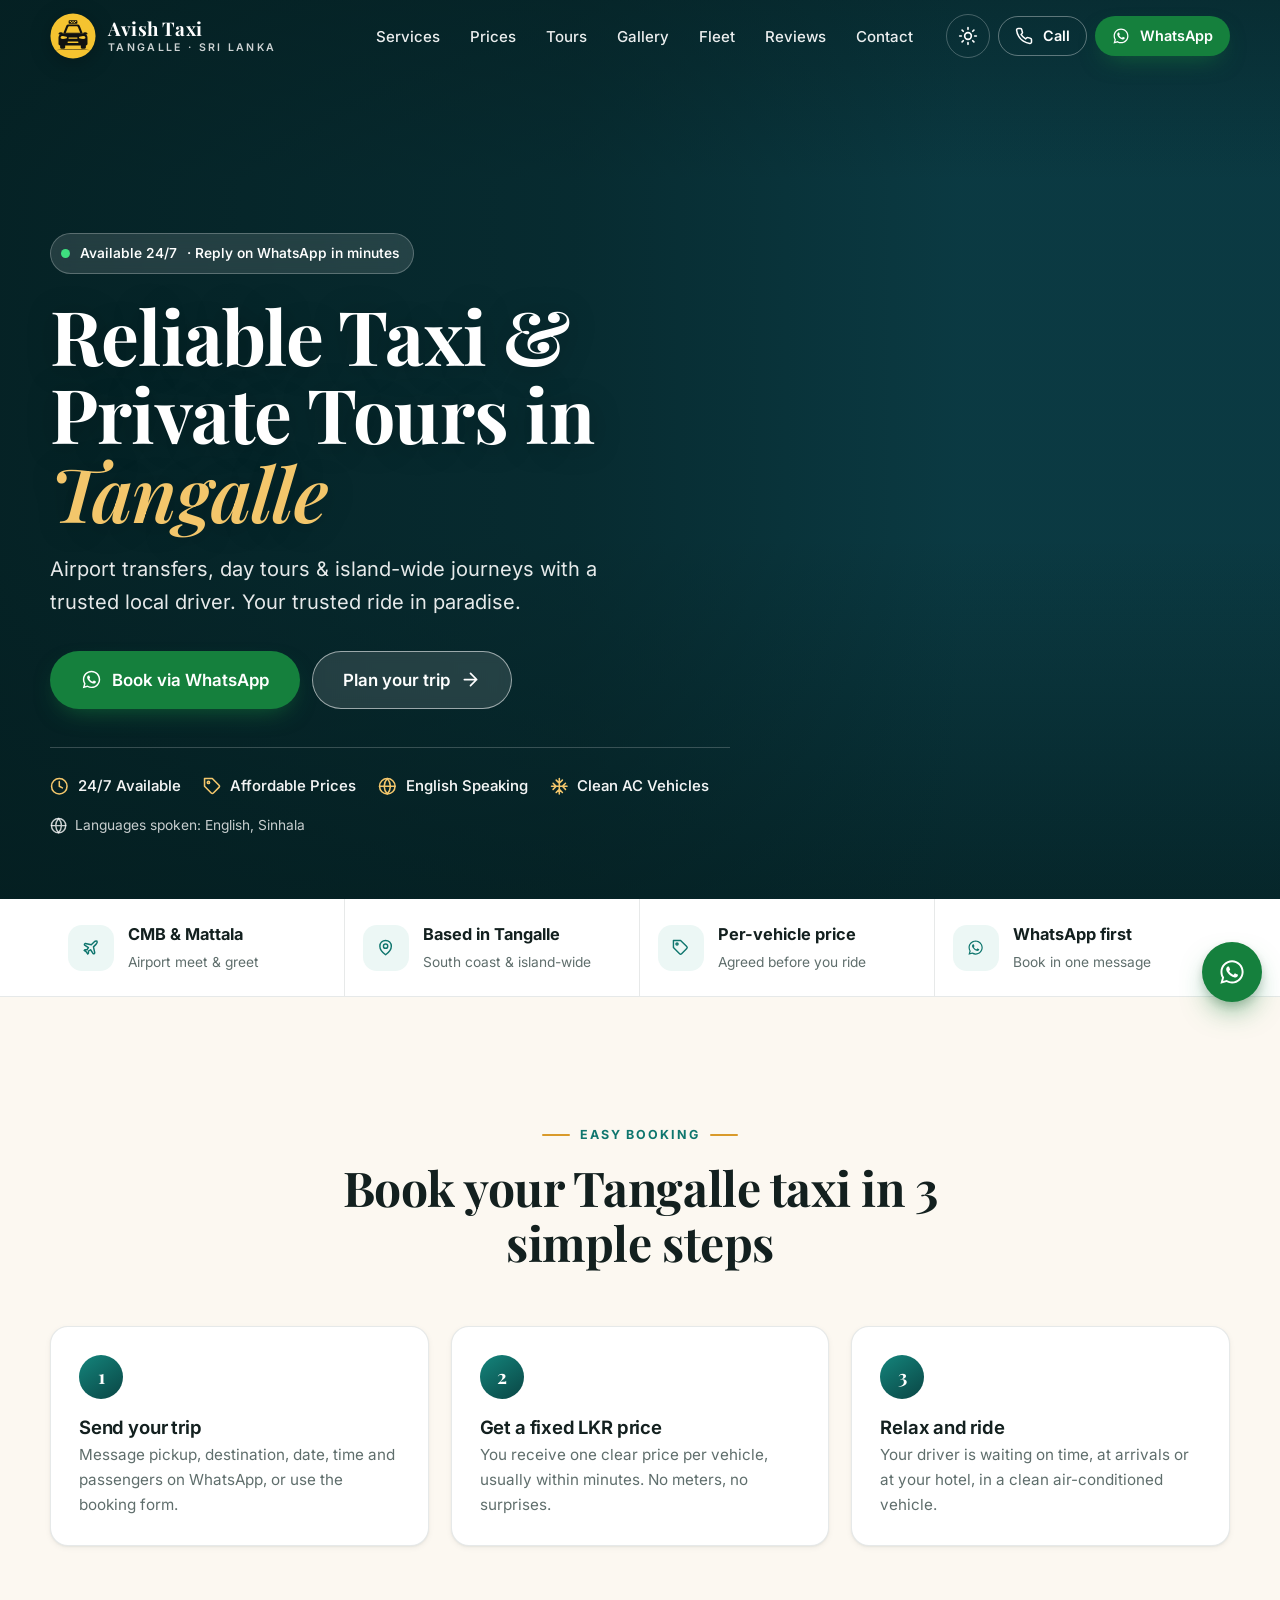
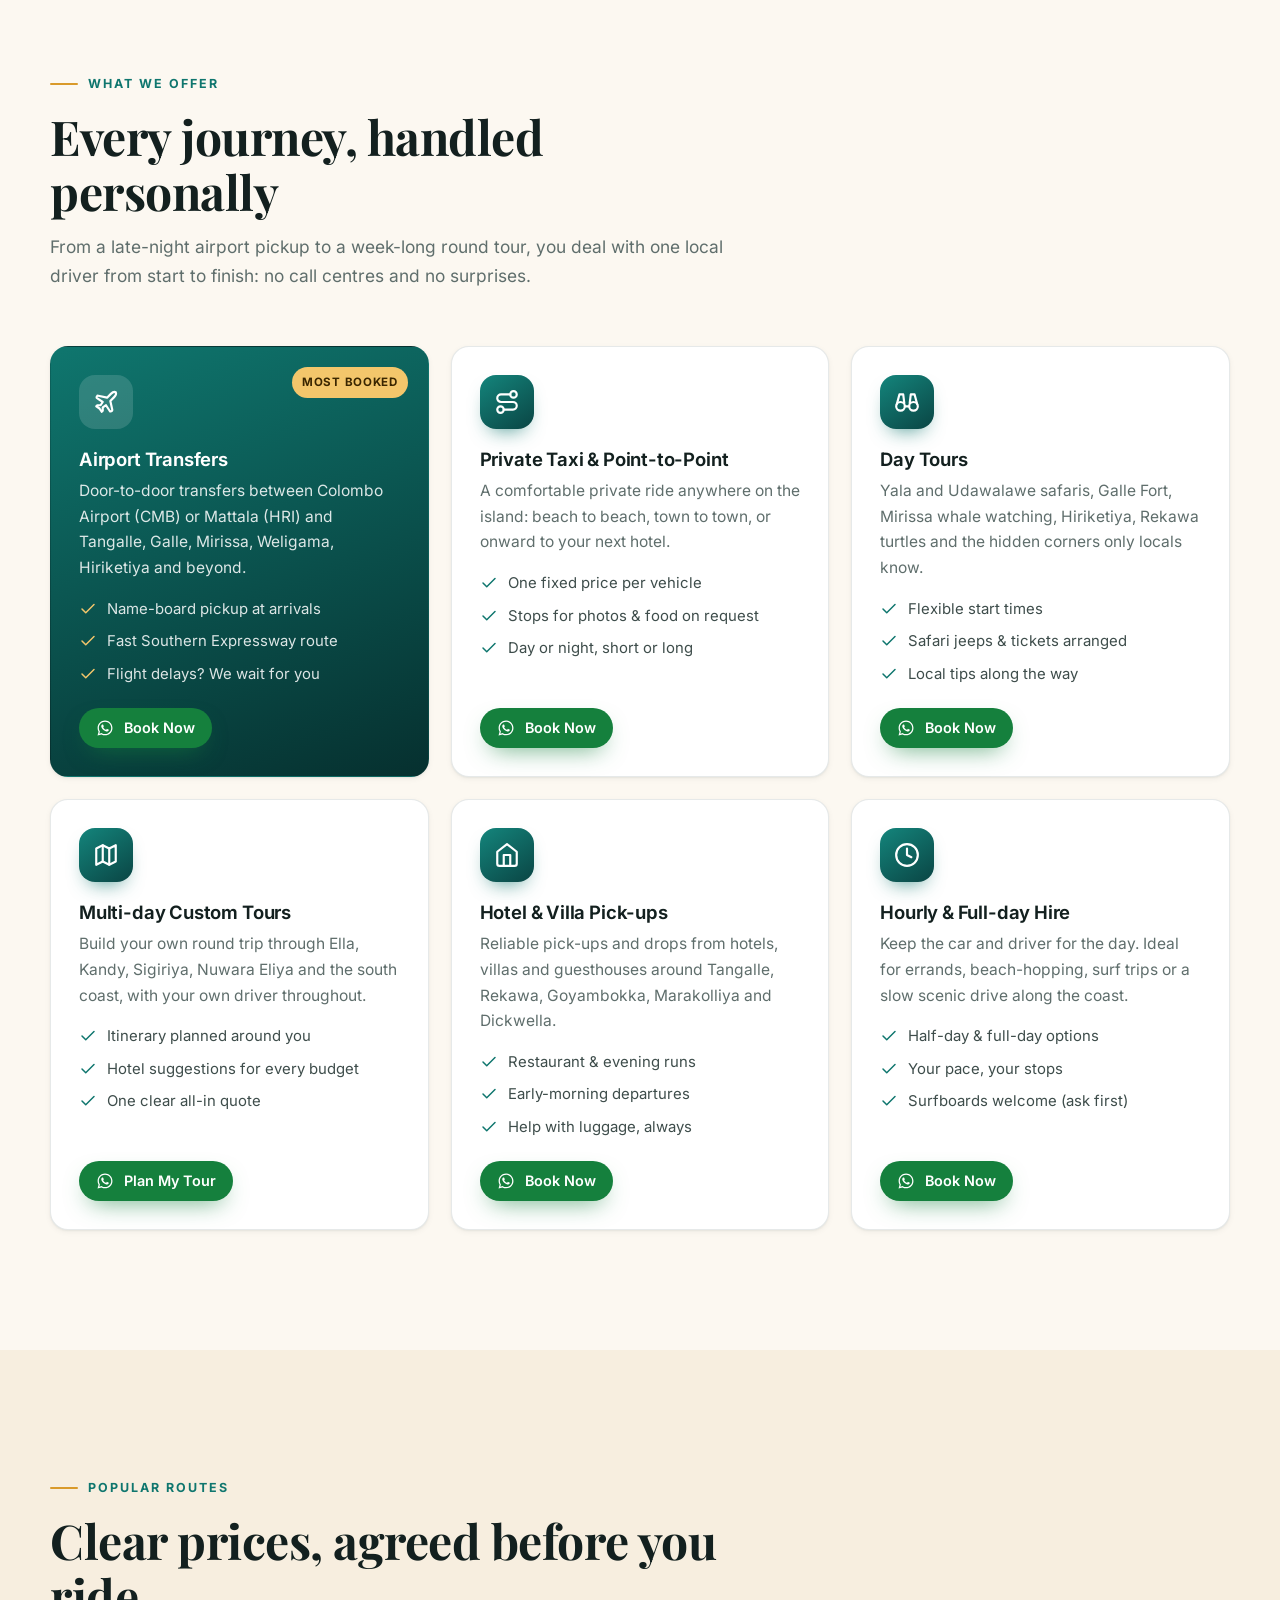
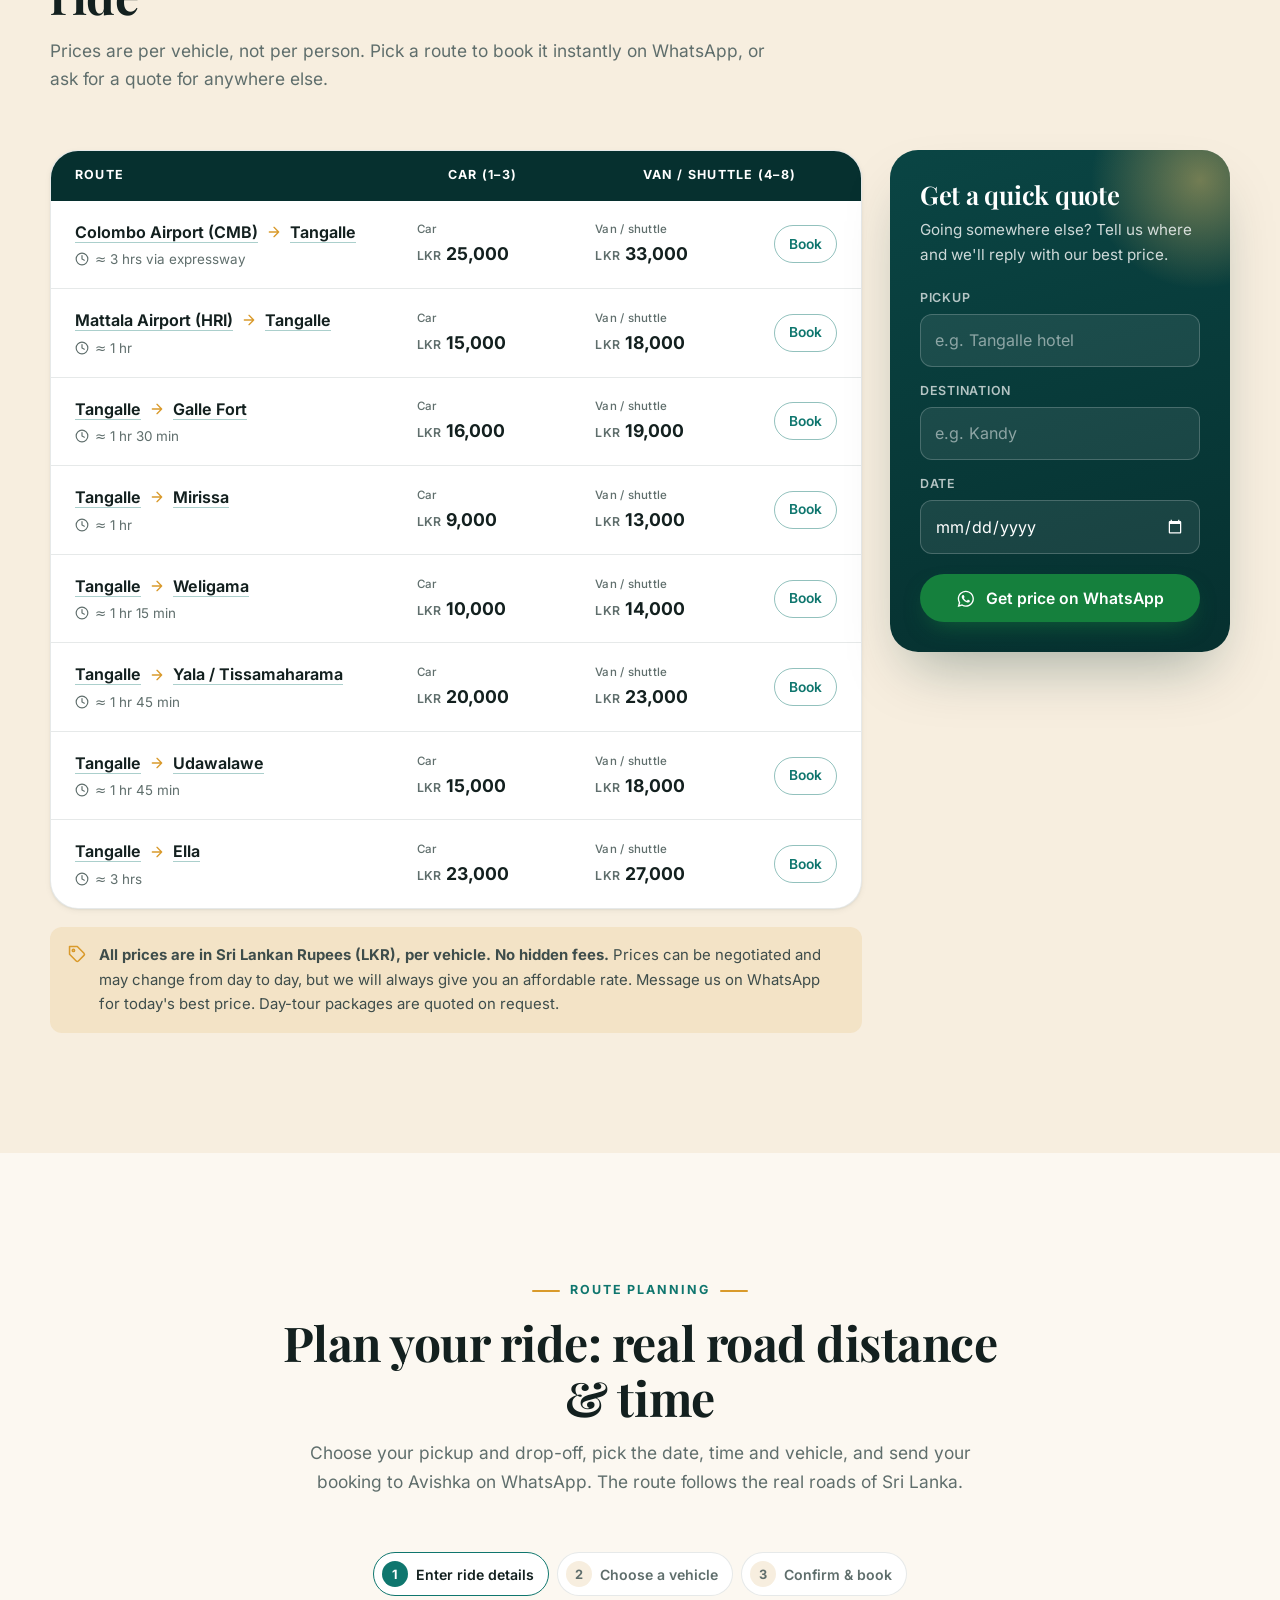
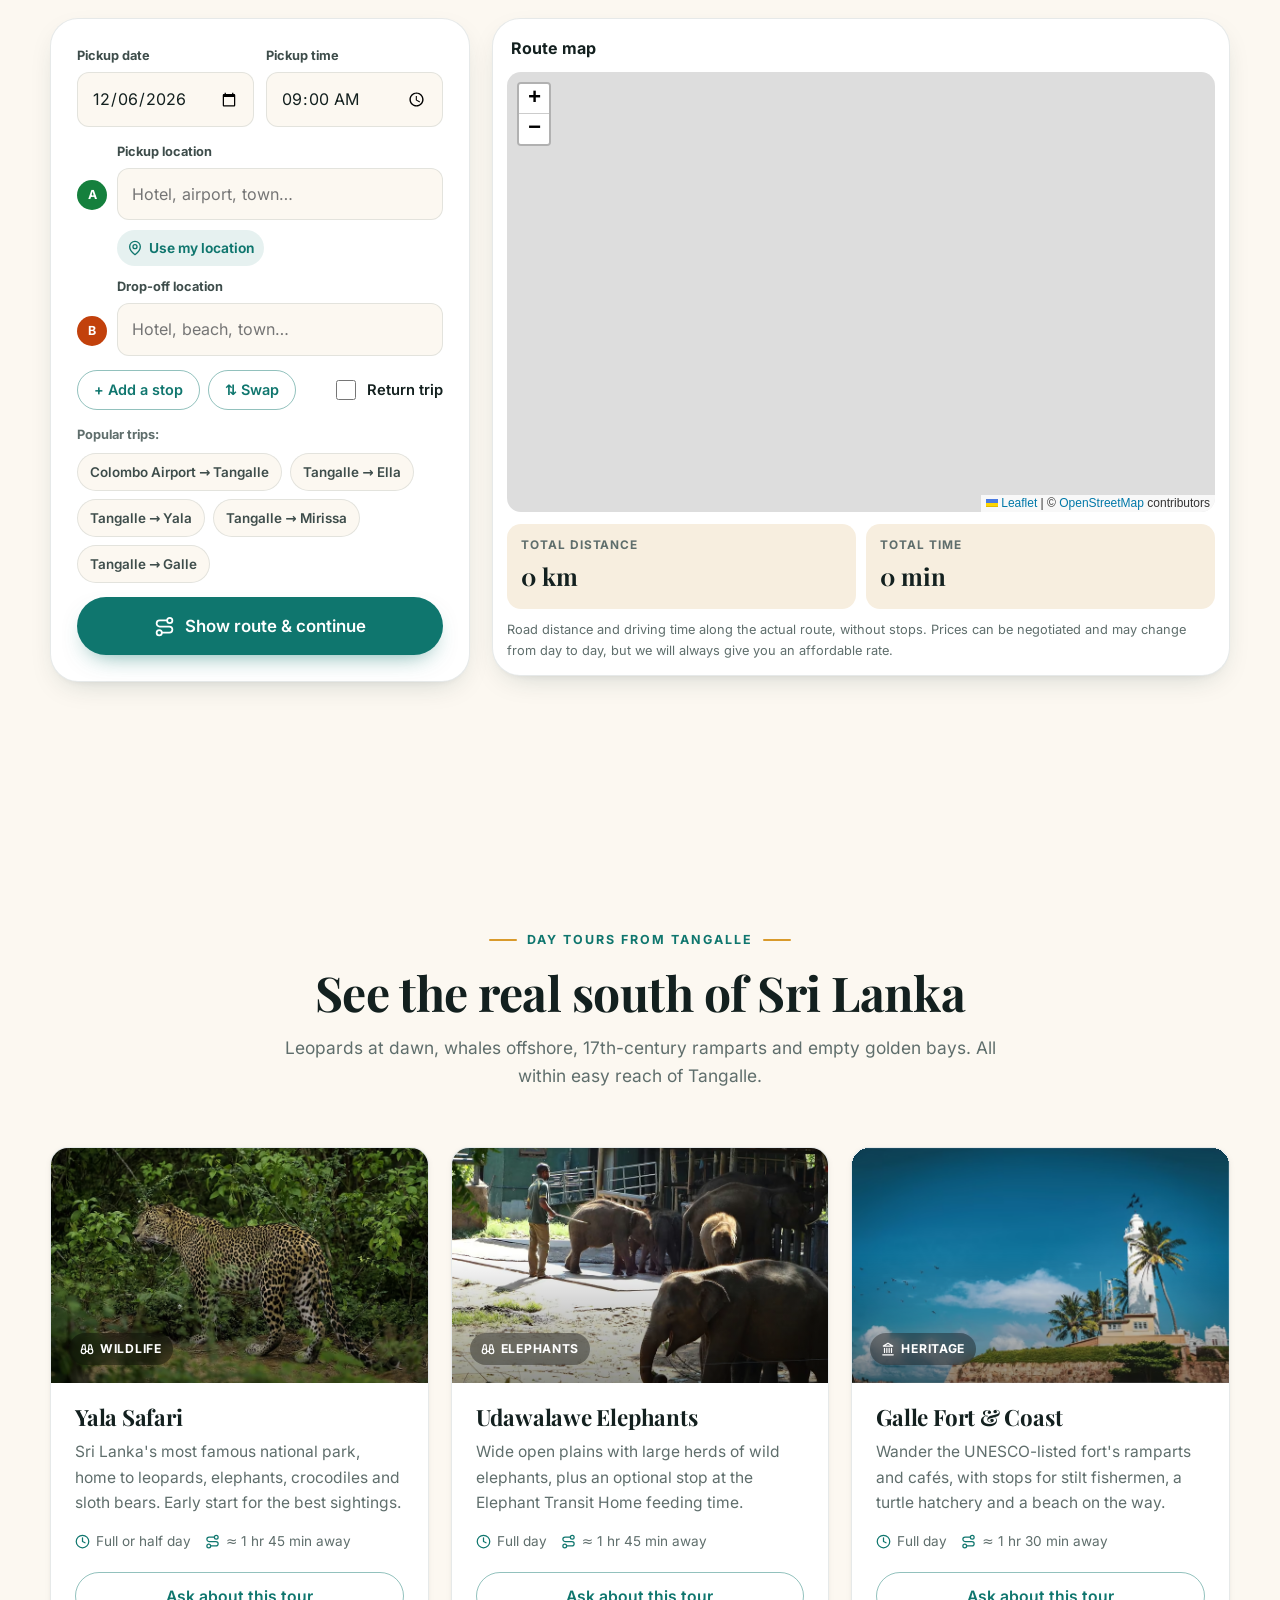
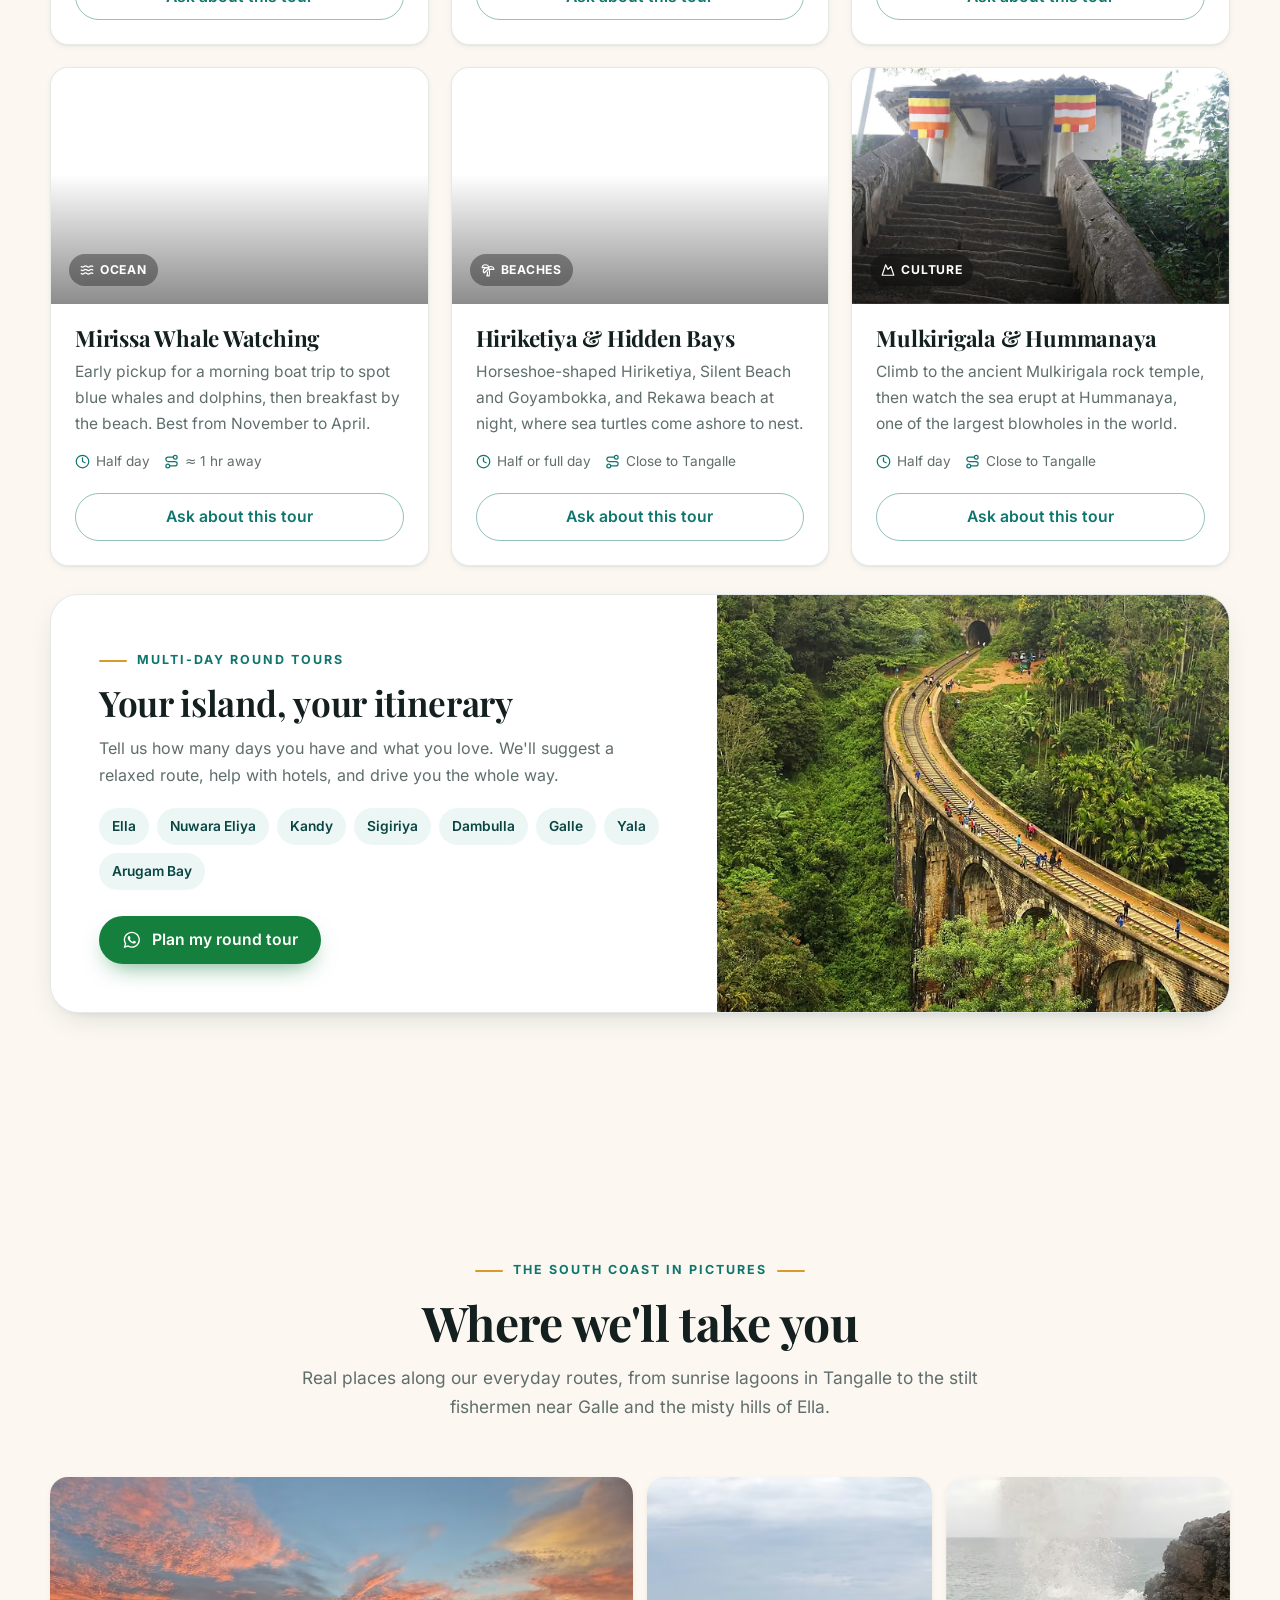
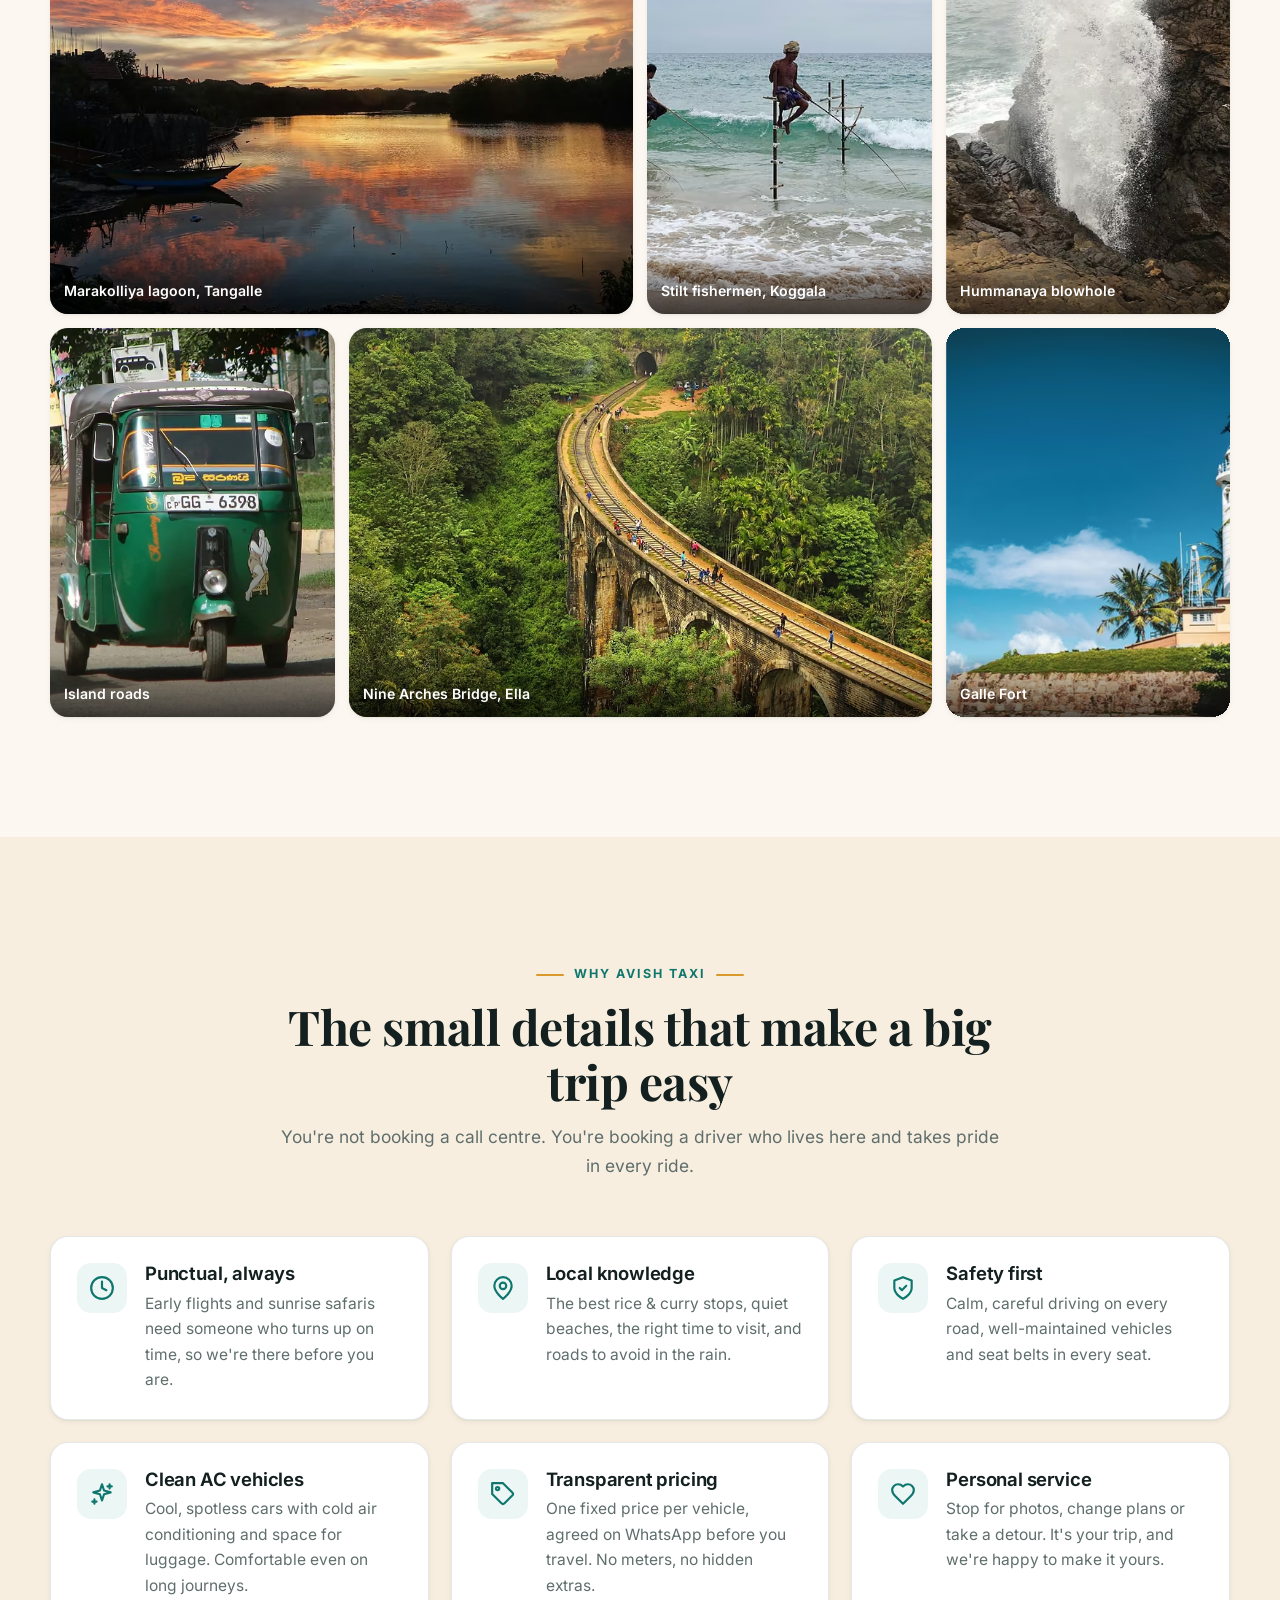
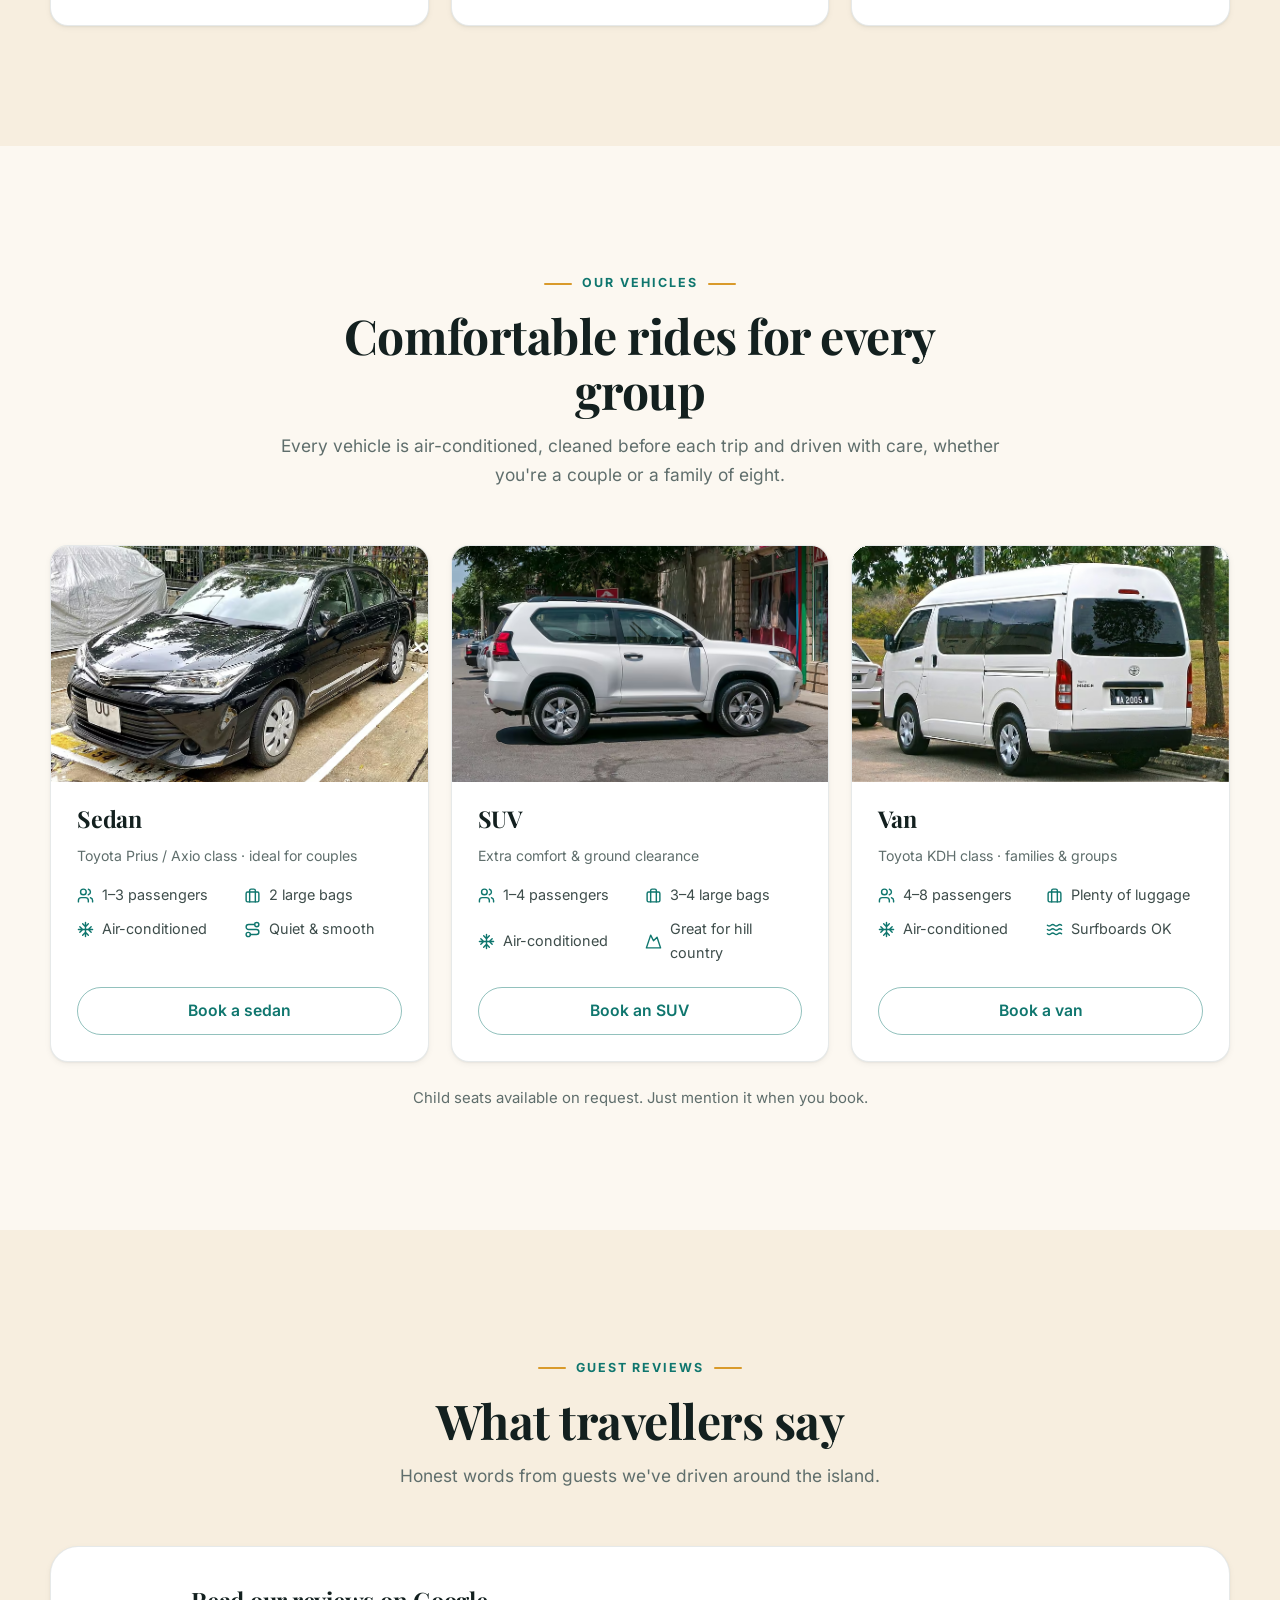
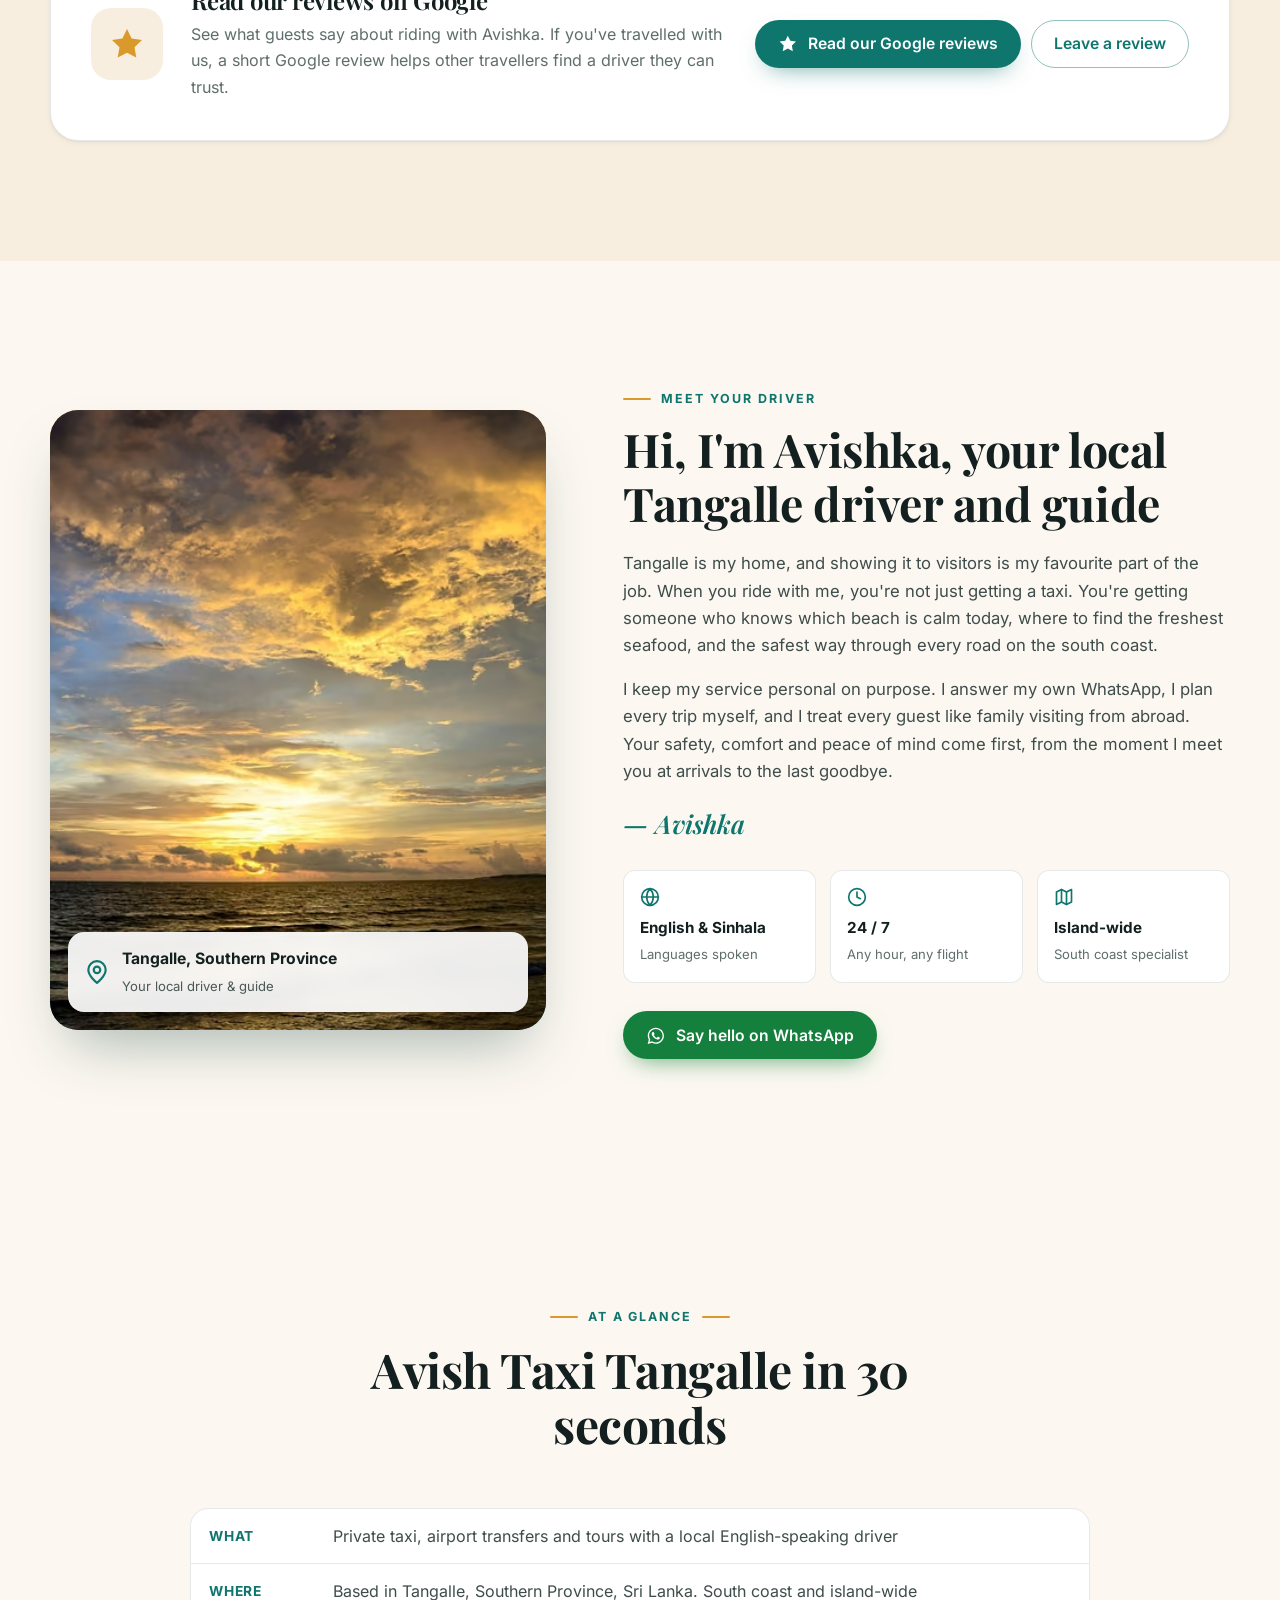
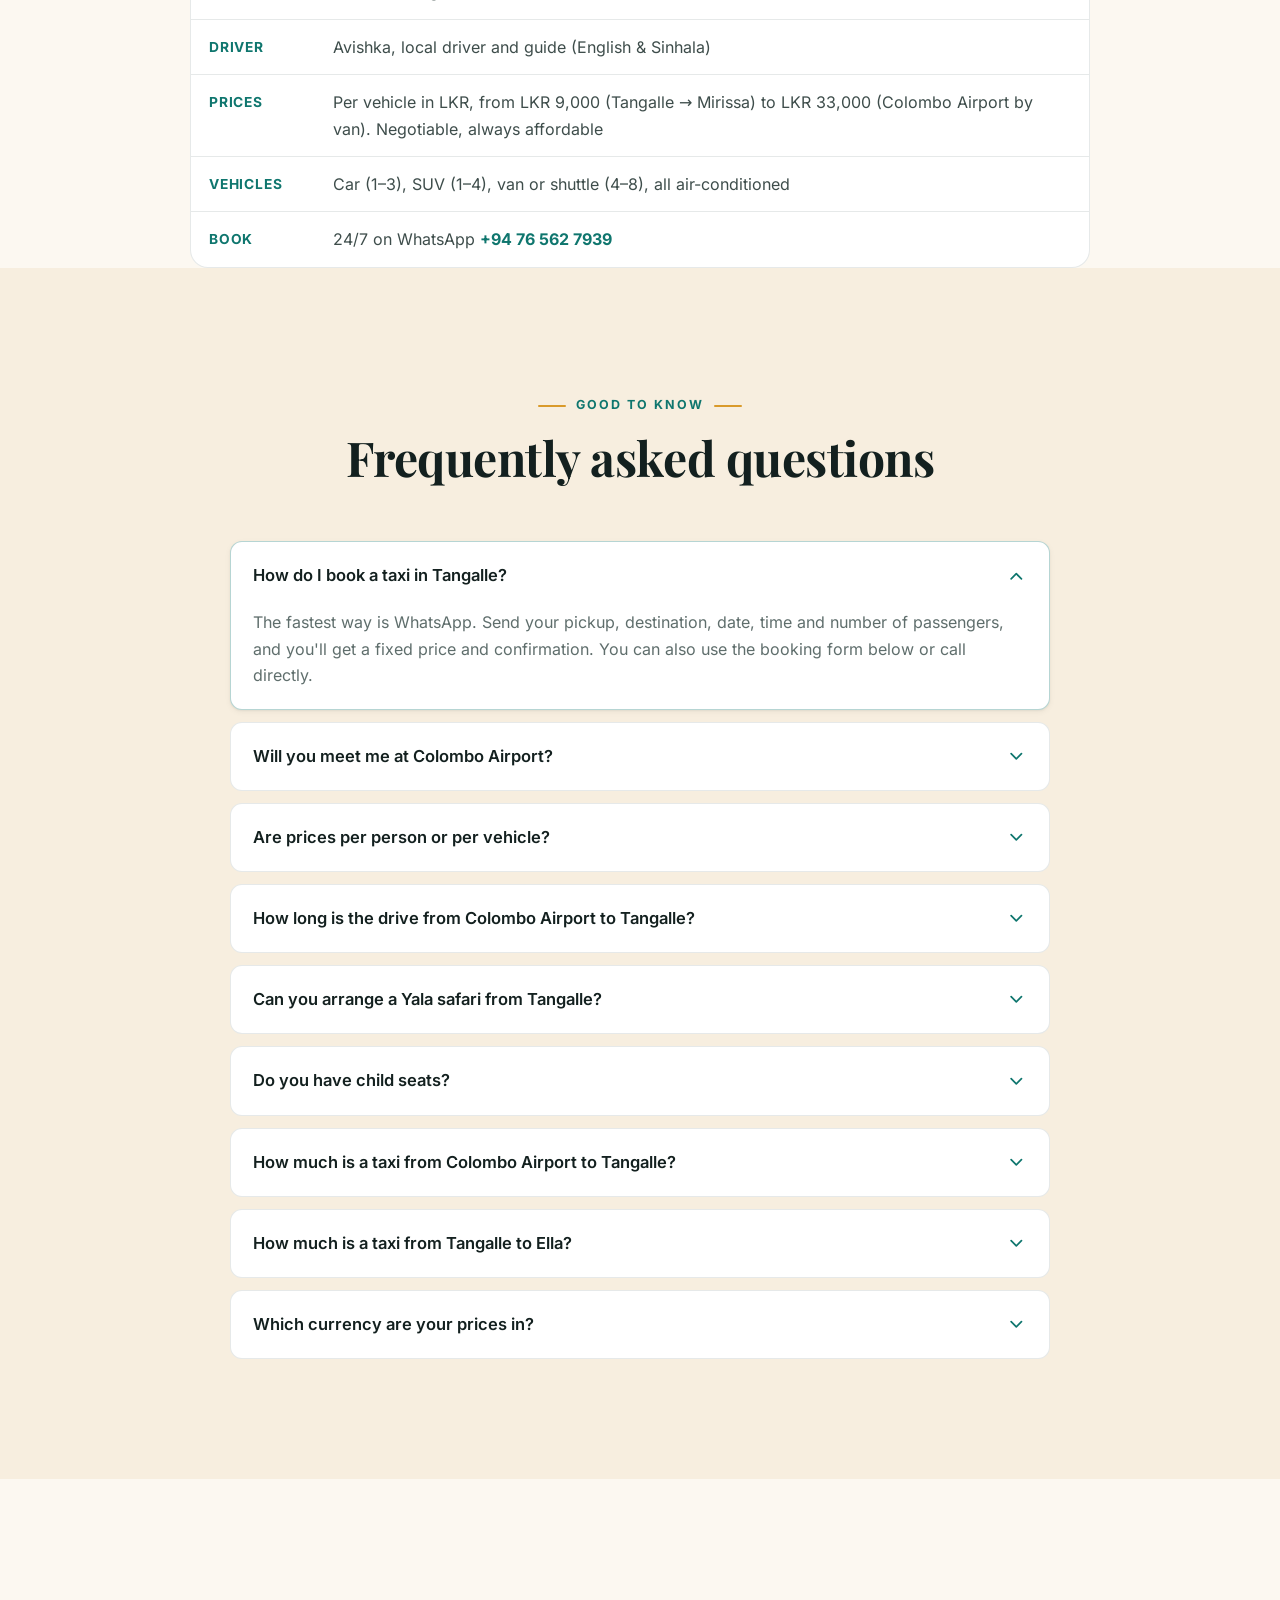
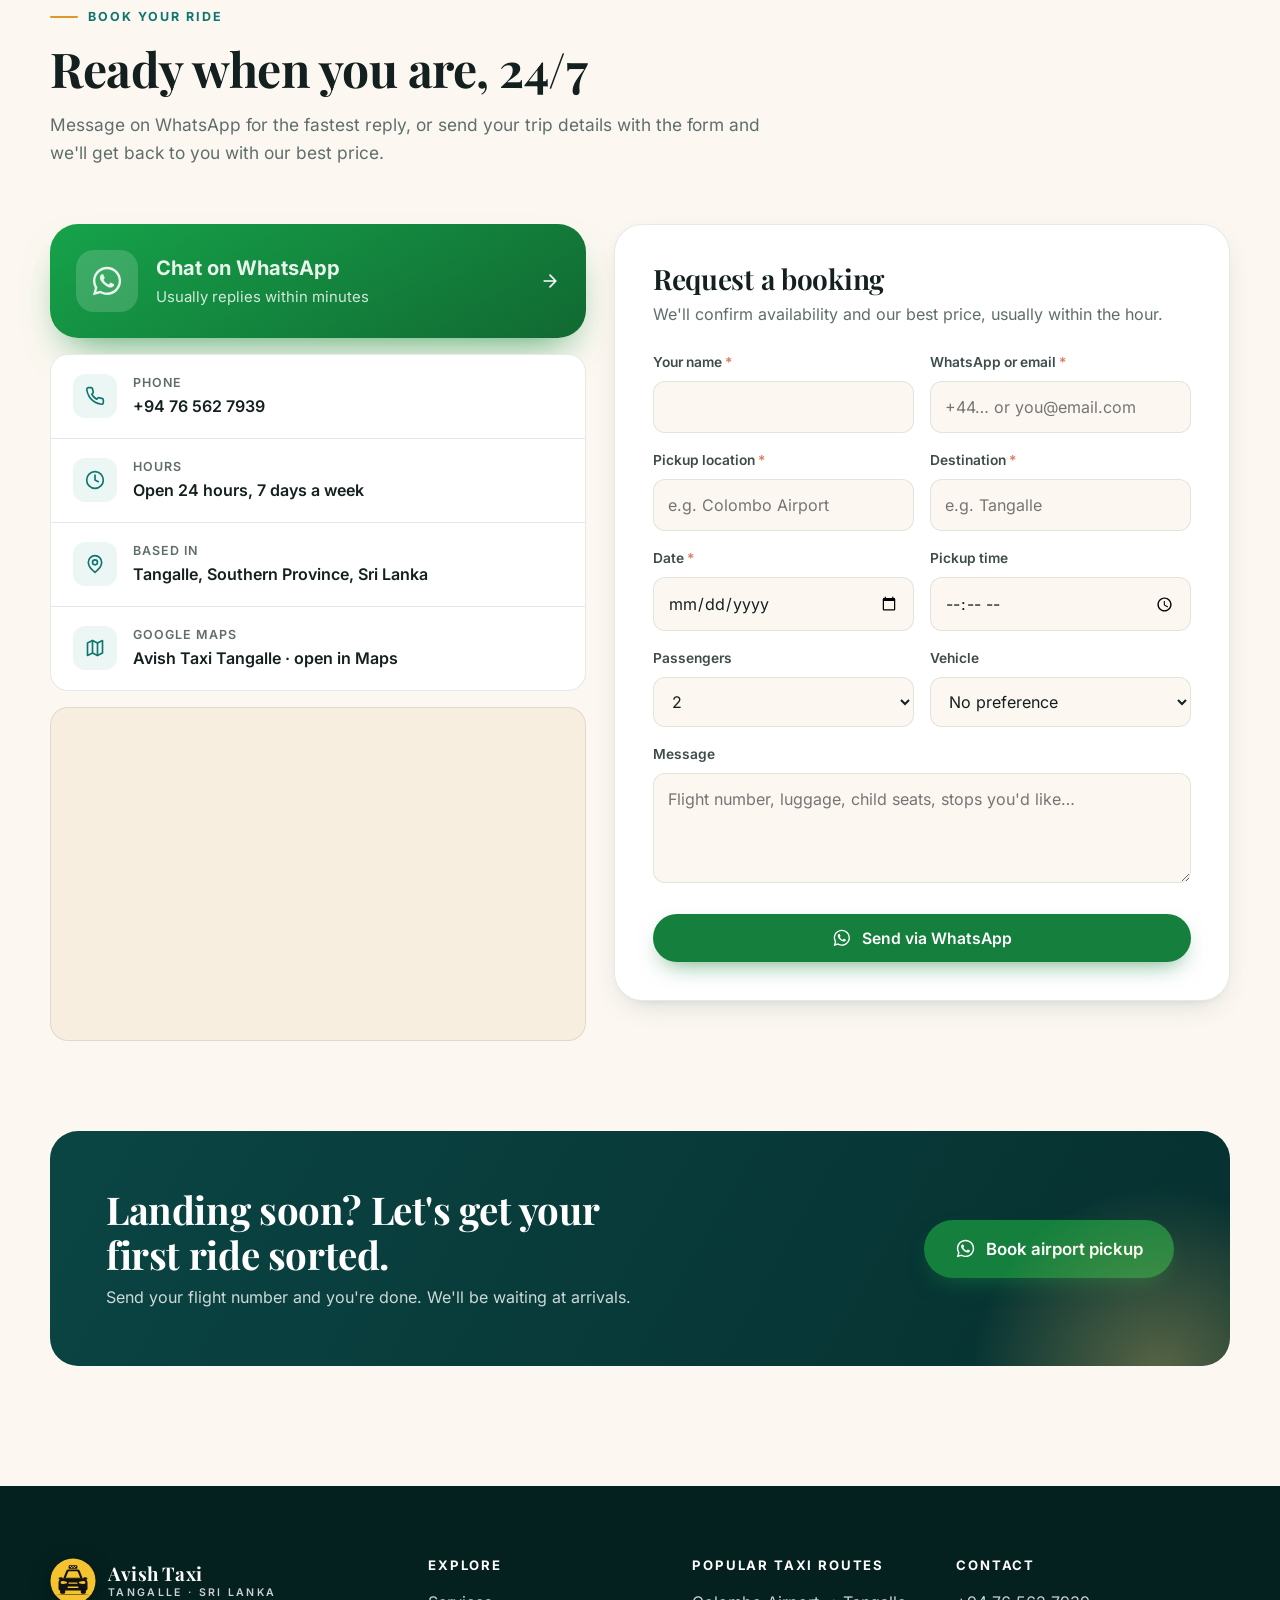
==== commit 1fc39798: "Trip planner v2: 3-step booking with real road routes only - Step 1 ride details (date, time, pickup" ====
--- a/index.html
+++ b/index.html
@@ -1083,49 +1083,88 @@
 @media (max-width:520px){.glance > div{grid-template-columns:1fr;gap:2px}}
 
 /* Trip planner */
+.pl-steps{list-style:none;margin:0 auto 22px;padding:0;display:flex;justify-content:center;gap:8px;flex-wrap:wrap;counter-reset:none}
+.pl-steps li{display:flex;align-items:center;gap:8px;padding:8px 14px 8px 8px;border-radius:999px;background:var(--surface);border:1px solid var(--line);font-size:.88rem;font-weight:600;color:var(--muted)}
+.pl-steps li span{width:26px;height:26px;border-radius:50%;display:grid;place-items:center;background:var(--surface-2);font-weight:800;font-size:.8rem}
+.pl-steps li.on{color:var(--ink);border-color:var(--brand)}
+.pl-steps li.on span{background:var(--brand);color:var(--brand-ink)}
+.pl-steps li.done span{background:color-mix(in srgb,var(--brand) 20%,transparent);color:var(--brand)}
+@media (max-width:520px){.pl-steps li{font-size:0;padding:6px}.pl-steps li.on{font-size:.85rem;padding-right:12px}}
 .planner{display:grid;gap:22px;grid-template-columns:1fr}
-@media (min-width:980px){.planner{grid-template-columns:400px 1fr;align-items:start}}
-.pl-form{background:var(--surface);border:1px solid var(--line);border-radius:var(--radius-lg);padding:clamp(18px,3vw,26px);box-shadow:var(--shadow)}
-@media (min-width:980px){.pl-form{position:sticky;top:calc(var(--nav-h) + 20px)}}
-.pl-stops{display:grid;gap:12px;position:relative}
-.pl-row{display:grid;grid-template-columns:30px 1fr 46px;gap:10px;align-items:end}
-.pl-dot{width:30px;height:30px;border-radius:50%;display:grid;place-items:center;font-size:.78rem;font-weight:800;color:#fff;background:var(--brand);margin-bottom:10px}
+@media (min-width:980px){.planner{grid-template-columns:minmax(360px,420px) 1fr;align-items:start}}
+.pl-panel{background:var(--surface);border:1px solid var(--line);border-radius:var(--radius-lg);padding:clamp(18px,3vw,26px);box-shadow:var(--shadow)}
+.pl-step{display:grid;gap:14px}
+.pl-two{display:grid;grid-template-columns:1fr 1fr;gap:12px}
+.pl-field label,.pl-field .lbl,.pl-veh .lbl{display:block;font-size:.8rem;font-weight:700;color:var(--ink-2);margin-bottom:6px}
+.pl-field label small{font-weight:500;color:var(--muted)}
+.pl-field .req{color:var(--coral)}
+.pl-field input,.pl-field textarea{width:100%;min-height:50px;padding:12px 14px;border-radius:12px;border:1.5px solid var(--line);background:var(--bg);font-size:1rem}
+.pl-field textarea{min-height:84px;resize:vertical}
+.pl-field input:focus,.pl-field textarea:focus{outline:none;border-color:var(--brand);box-shadow:0 0 0 4px color-mix(in srgb,var(--brand) 18%,transparent)}
+.pl-field [aria-invalid="true"]{border-color:var(--coral)}
+[data-theme="dark"] .pl-field input[type="date"],[data-theme="dark"] .pl-field input[type="time"]{color-scheme:dark}
+.pl-stops{display:grid;gap:10px}
+.pl-row{display:grid;grid-template-columns:30px 1fr;gap:10px;align-items:end}
+.pl-row[data-kind=via]{grid-template-columns:30px 1fr 46px}
+.pl-dot{width:30px;height:30px;border-radius:50%;display:grid;place-items:center;font-size:.78rem;font-weight:800;color:#fff;margin-bottom:10px}
 .pl-dot.start{background:#15803D}.pl-dot.end{background:#C2410C}.pl-dot.via{background:var(--gold);color:#3A2600}
-.pl-field label{display:block;font-size:.8rem;font-weight:700;color:var(--ink-2);margin-bottom:6px}
-.pl-field input{width:100%;min-height:50px;padding:12px 14px;border-radius:12px;border:1.5px solid var(--line);background:var(--bg);font-size:1rem}
-.pl-field input:focus{outline:none;border-color:var(--brand);box-shadow:0 0 0 4px color-mix(in srgb,var(--brand) 18%,transparent)}
-.pl-field input[aria-invalid="true"]{border-color:var(--coral)}
-.pl-icon{width:46px;height:50px;border-radius:12px;border:1.5px solid var(--line);background:var(--surface-2);display:grid;place-items:center;cursor:pointer;color:var(--brand)}
-.pl-icon:hover{border-color:var(--brand)}
-.pl-opts{display:flex;flex-wrap:wrap;align-items:center;justify-content:space-between;gap:10px;margin:16px 0}
-.pl-check{display:inline-flex;align-items:center;gap:8px;font-weight:600;font-size:.92rem;cursor:pointer;min-height:44px}
+.pl-link{justify-self:start;margin-left:40px;display:inline-flex;align-items:center;gap:6px;min-height:36px;padding:4px 10px;border-radius:999px;border:0;background:color-mix(in srgb,var(--brand) 10%,transparent);color:var(--brand);font-weight:650;font-size:.86rem;cursor:pointer}
+.pl-link .icon{width:16px;height:16px}
+.pl-x{width:46px;height:50px;border-radius:12px;border:1.5px solid var(--line);background:transparent;cursor:pointer;color:var(--coral);font-size:1.3rem}
+.pl-ac-wrap{position:relative}
+.pl-ac{position:absolute;left:0;right:0;top:100%;z-index:30;margin:6px 0 0;padding:6px;list-style:none;background:var(--surface);border:1px solid var(--line);border-radius:14px;box-shadow:var(--shadow-lg);max-height:290px;overflow:auto}
+.pl-ac li{padding:10px 12px;border-radius:10px;cursor:pointer;display:flex;gap:10px;align-items:flex-start;font-size:.95rem}
+.pl-ac li .icon{width:16px;height:16px;margin-top:3px;color:var(--brand);flex:none}
+.pl-ac li small{display:block;color:var(--muted);font-size:.8rem}
+.pl-ac li[aria-selected="true"],.pl-ac li:hover{background:var(--surface-2)}
+.pl-ac .hint{cursor:default;color:var(--muted);font-size:.85rem}
+.pl-opts{display:flex;flex-wrap:wrap;align-items:center;gap:8px}
+.pl-check{display:inline-flex;align-items:center;gap:8px;font-weight:600;font-size:.92rem;cursor:pointer;min-height:40px;margin-left:auto}
 .pl-check input{width:20px;height:20px;accent-color:var(--brand)}
-.pl-msg{margin-top:12px;font-size:.92rem;color:var(--muted);min-height:1.2em}
+.pl-quick{display:flex;flex-wrap:wrap;gap:8px;align-items:center}
+.pl-quick span{font-size:.8rem;font-weight:700;color:var(--muted);width:100%}
+.pl-quick button{min-height:38px;padding:7px 12px;border-radius:999px;border:1.5px solid var(--line);background:var(--bg);font-size:.84rem;font-weight:600;cursor:pointer;color:var(--ink-2)}
+.pl-quick button:hover{border-color:var(--brand);color:var(--brand)}
+.pl-msg{font-size:.92rem;color:var(--muted);margin-top:12px}
+.pl-msg:empty{display:none}
 .pl-msg.err{color:var(--coral);font-weight:600}
-.pl-result{background:var(--surface);border:1px solid var(--line);border-radius:var(--radius-lg);padding:clamp(16px,3vw,24px);box-shadow:var(--shadow)}
-.pl-stats{display:grid;grid-template-columns:repeat(2,1fr);gap:12px}
-@media (min-width:600px){.pl-stats{grid-template-columns:repeat(3,1fr)}}
-.pl-stats div{padding:14px 16px;border-radius:14px;background:var(--surface-2)}
-.pl-stats span{display:block;font-size:.76rem;font-weight:700;letter-spacing:.08em;text-transform:uppercase;color:var(--muted)}
-.pl-stats b{display:block;font-size:1.45rem;font-family:var(--font-serif);margin-top:2px}
-.pl-price{grid-column:1/-1}
-@media (min-width:600px){.pl-price{grid-column:auto}}
-.pl-price b{font-size:1.15rem;font-family:var(--font-sans)}
-.pl-price.has b{font-size:1.3rem;font-family:var(--font-serif);color:var(--brand);line-height:1.3}
-.pl-price small{font-family:var(--font-sans);font-size:.8rem;color:var(--muted);font-weight:600}
-.pl-legs{list-style:none;margin:16px 0 0;padding:0;display:grid;gap:8px}
-.pl-legs li{display:flex;justify-content:space-between;gap:12px;padding:10px 14px;border-radius:12px;border:1px solid var(--line);font-size:.92rem}
-.pl-legs li b{font-weight:650}
+.pl-mini{display:flex;flex-wrap:wrap;align-items:center;gap:6px 12px;padding:12px 14px;border-radius:14px;background:color-mix(in srgb,var(--brand) 8%,var(--surface));font-weight:650}
+.pl-mini a{color:var(--brand);font-weight:600;font-size:.88rem;text-decoration:underline;text-underline-offset:3px}
+@media (min-width:980px){.pl-mini a{display:none}}
+.pl-veh{border:0;padding:0;margin:0;display:grid;gap:10px}
+.pl-veh label{position:relative;cursor:pointer}
+.pl-veh input{position:absolute;opacity:0}
+.pl-veh label > span{display:grid;grid-template-columns:1fr auto;gap:2px 12px;padding:14px 16px;border-radius:14px;border:1.5px solid var(--line);background:var(--bg);transition:border-color .15s,background .15s}
+.pl-veh b{font-size:1.05rem}
+.pl-veh small{grid-column:1;color:var(--muted);font-size:.85rem}
+.pl-veh em{grid-column:2;grid-row:1/3;align-self:center;font-style:normal;font-weight:800;color:var(--brand);text-align:right;font-size:1rem}
+.pl-veh em.q{font-weight:600;font-size:.82rem;color:var(--muted)}
+.pl-veh input:checked + span{border-color:var(--brand);background:color-mix(in srgb,var(--brand) 7%,var(--surface))}
+.pl-veh input:focus-visible + span{outline:3px solid var(--gold);outline-offset:2px}
+.pl-nav{display:flex;gap:10px;justify-content:space-between;flex-wrap:wrap}
+.pl-nav .btn{flex:1 1 160px}
+.pl-sum{margin:0;display:grid;border:1px solid var(--line);border-radius:14px;overflow:hidden}
+.pl-sum div{display:grid;grid-template-columns:110px 1fr;gap:10px;padding:10px 14px;border-bottom:1px solid var(--line);font-size:.92rem}
+.pl-sum div:last-child{border-bottom:0}
+.pl-sum dt{font-weight:700;color:var(--muted);font-size:.78rem;letter-spacing:.06em;text-transform:uppercase;padding-top:2px}
+.pl-sum dd{margin:0;color:var(--ink)}
+.pl-mapbox{padding:14px}
+@media (min-width:980px){.pl-mapbox{position:sticky;top:calc(var(--nav-h) + 20px)}}
+.pl-maphead{display:flex;justify-content:space-between;align-items:center;gap:10px;padding:2px 4px 10px}
+.pl-maphead span{font-size:.78rem;color:var(--muted)}
+.pl-map{height:clamp(280px,48vw,440px);border-radius:14px;overflow:hidden;background:var(--surface-2);z-index:0}
+.pl-stats{display:grid;grid-template-columns:1fr 1fr;gap:10px;margin-top:12px}
+.pl-stats div{padding:12px 14px;border-radius:14px;background:var(--surface-2)}
+.pl-stats span{display:block;font-size:.74rem;font-weight:700;letter-spacing:.08em;text-transform:uppercase;color:var(--muted)}
+.pl-stats b{display:block;font-size:1.5rem;font-family:var(--font-serif);margin-top:2px}
+.pl-legs{list-style:none;margin:10px 0 0;padding:0;display:grid;gap:6px}
+.pl-legs:empty{display:none}
+.pl-legs li{display:flex;justify-content:space-between;gap:12px;padding:8px 12px;border-radius:10px;border:1px solid var(--line);font-size:.88rem}
 .pl-legs li span{color:var(--muted);white-space:nowrap}
-.pl-map{height:clamp(260px,45vw,420px);border-radius:16px;overflow:hidden;margin-top:16px;background:var(--surface-2);z-index:0}
 .pl-note{font-size:.8rem;color:var(--muted);margin-top:10px}
-.pl-actions{display:flex;flex-wrap:wrap;gap:12px;margin-top:16px}
-.pl-actions .btn{flex:1 1 240px}
-.pl-quick{display:flex;flex-wrap:wrap;gap:8px;align-items:center;margin-top:12px;padding-top:14px;border-top:1px solid var(--line)}
-.pl-quick span{font-size:.82rem;font-weight:700;color:var(--muted);width:100%}
-.pl-quick button{min-height:40px;padding:8px 13px;border-radius:999px;border:1.5px solid var(--line);background:var(--bg);font-size:.86rem;font-weight:600;cursor:pointer;color:var(--ink-2)}
-.pl-quick button:hover{border-color:var(--brand);color:var(--brand)}
-.pl-x{width:46px;height:50px;border-radius:12px;border:1.5px solid var(--line);background:transparent;cursor:pointer;color:var(--coral);font-size:1.3rem}
+.pl-gmaps{display:inline-flex;align-items:center;gap:8px;margin-top:10px;font-weight:650;color:var(--brand);min-height:40px}
+.pl-gmaps .icon{width:18px;height:18px}
+.leaflet-container{font:inherit}
 
 /* Reveal animations */
 .reveal{opacity:0;transform:translateY(12px);transition:opacity .6s ease-out,transform .6s ease-out}
@@ -1480,61 +1519,98 @@
 <section class="section" id="planner" aria-labelledby="planner-title">
   <div class="wrap">
     <div class="section-head center reveal">
-      <span class="eyebrow">Trip planner</span>
-      <h2 id="planner-title">Plan your trip: distance, time &amp; route</h2>
-      <p>Enter your pickup and drop-off anywhere in Sri Lanka, add stops for a tour, and see the road distance, driving time and route on the map. Then book it in one tap.</p>
+      <span class="eyebrow">Route planning</span>
+      <h2 id="planner-title">Plan your ride: real road distance &amp; time</h2>
+      <p>Choose your pickup and drop-off, pick the date, time and vehicle, and send your booking to Avishka on WhatsApp. The route follows the real roads of Sri Lanka.</p>
     </div>
 
-    <div class="planner reveal">
-      <form class="pl-form" id="pl-form" novalidate autocomplete="off">
-        <div class="pl-stops" id="pl-stops">
-          <div class="pl-row" data-kind="start">
-            <span class="pl-dot start" aria-hidden="true">A</span>
-            <div class="pl-field">
-              <label for="pl-from">Pickup location</label>
-              <input id="pl-from" list="pl-places" placeholder="e.g. Colombo Airport (CMB)" required>
+    <ol class="pl-steps" aria-label="Booking steps">
+      <li class="on" data-s="1"><span>1</span>Enter ride details</li>
+      <li data-s="2"><span>2</span>Choose a vehicle</li>
+      <li data-s="3"><span>3</span>Confirm &amp; book</li>
+    </ol>
+
+    <div class="planner">
+      <form class="pl-panel" id="pl-form" novalidate autocomplete="off">
+        <!-- Step 1: ride details -->
+        <div class="pl-step" data-step="1">
+          <div class="pl-two">
+            <div class="pl-field"><label for="pl-date">Pickup date</label><input type="date" id="pl-date" required></div>
+            <div class="pl-field"><label for="pl-time">Pickup time</label><input type="time" id="pl-time" value="09:00" required></div>
+          </div>
+          <div class="pl-stops" id="pl-stops">
+            <div class="pl-row" data-kind="start">
+              <span class="pl-dot start" aria-hidden="true">A</span>
+              <div class="pl-field pl-ac-wrap">
+                <label for="pl-from">Pickup location</label>
+                <input id="pl-from" class="pl-place" placeholder="Hotel, airport, town…" required role="combobox" aria-autocomplete="list" aria-expanded="false" aria-controls="pl-from-list">
+                <ul class="pl-ac" id="pl-from-list" role="listbox" hidden></ul>
+              </div>
             </div>
-            <button class="pl-icon" type="button" id="pl-geo" aria-label="Use my current location" title="Use my location"><svg class="icon"><use href="#i-pin"/></svg></button>
+            <button class="pl-link" type="button" id="pl-geo"><svg class="icon"><use href="#i-pin"/></svg>Use my location</button>
+            <div class="pl-row" data-kind="end">
+              <span class="pl-dot end" aria-hidden="true">B</span>
+              <div class="pl-field pl-ac-wrap">
+                <label for="pl-to">Drop-off location</label>
+                <input id="pl-to" class="pl-place" placeholder="Hotel, beach, town…" required role="combobox" aria-autocomplete="list" aria-expanded="false" aria-controls="pl-to-list">
+                <ul class="pl-ac" id="pl-to-list" role="listbox" hidden></ul>
+              </div>
+            </div>
           </div>
-          <div class="pl-row" data-kind="end">
-            <span class="pl-dot end" aria-hidden="true">B</span>
-            <div class="pl-field">
-              <label for="pl-to">Drop-off location</label>
-              <input id="pl-to" list="pl-places" placeholder="e.g. Tangalle" required>
-            </div>
-            <button class="pl-icon" type="button" id="pl-swap" aria-label="Swap pickup and drop-off" title="Swap"><svg class="icon" style="transform:rotate(90deg)"><use href="#i-route"/></svg></button>
+          <div class="pl-opts">
+            <button class="btn btn-outline btn-sm" type="button" id="pl-add">+ Add a stop</button>
+            <button class="btn btn-outline btn-sm" type="button" id="pl-swap">⇅ Swap</button>
+            <label class="pl-check"><input type="checkbox" id="pl-return"> Return trip</label>
           </div>
+          <div class="pl-quick" aria-label="Popular trips">
+            <span>Popular trips:</span>
+            <button type="button" data-pl="Colombo Airport (CMB)|Tangalle">Colombo Airport → Tangalle</button>
+            <button type="button" data-pl="Tangalle|Ella">Tangalle → Ella</button>
+            <button type="button" data-pl="Tangalle|Yala National Park">Tangalle → Yala</button>
+            <button type="button" data-pl="Tangalle|Mirissa">Tangalle → Mirissa</button>
+            <button type="button" data-pl="Tangalle|Galle Fort">Tangalle → Galle</button>
+          </div>
+          <button class="btn btn-primary btn-block btn-lg" type="submit" id="pl-go"><svg class="icon"><use href="#i-route"/></svg>Show route &amp; continue</button>
         </div>
-        <div class="pl-opts">
-          <button class="btn btn-outline btn-sm" type="button" id="pl-add">+ Add a stop</button>
-          <label class="pl-check"><input type="checkbox" id="pl-return"> Return to pickup</label>
+
+        <!-- Step 2: vehicle -->
+        <div class="pl-step" data-step="2" hidden>
+          <p class="pl-mini" id="pl-mini"></p>
+          <fieldset class="pl-veh" id="pl-veh">
+            <legend class="lbl">Choose your vehicle</legend>
+            <label><input type="radio" name="veh" value="Car" checked><span><b>Car</b><small>1–3 passengers · 2 large bags</small><em data-price="car"></em></span></label>
+            <label><input type="radio" name="veh" value="SUV"><span><b>SUV</b><small>1–4 passengers · 3–4 bags</small><em data-price="suv"></em></span></label>
+            <label><input type="radio" name="veh" value="Van / shuttle"><span><b>Van / shuttle</b><small>4–8 passengers · lots of luggage</small><em data-price="van"></em></span></label>
+          </fieldset>
+          <div class="pl-two">
+            <div class="pl-field"><span class="lbl" id="pl-pax-l">Passengers</span><div class="stepper" role="group" aria-labelledby="pl-pax-l"><button type="button" data-pstep="-1" data-t="pl-pax" aria-label="Fewer passengers">−</button><output id="pl-pax" data-min="1" data-max="14">2</output><button type="button" data-pstep="1" data-t="pl-pax" aria-label="More passengers">+</button></div></div>
+            <div class="pl-field"><span class="lbl" id="pl-bags-l">Large bags</span><div class="stepper" role="group" aria-labelledby="pl-bags-l"><button type="button" data-pstep="-1" data-t="pl-bags" aria-label="Fewer bags">−</button><output id="pl-bags" data-min="0" data-max="14">2</output><button type="button" data-pstep="1" data-t="pl-bags" aria-label="More bags">+</button></div></div>
+          </div>
+          <div class="pl-nav"><button class="btn btn-outline" type="button" data-go="1">← Previous</button><button class="btn btn-primary" type="button" data-go="3">Next →</button></div>
         </div>
-        <button class="btn btn-primary btn-block btn-lg" type="submit" id="pl-go"><svg class="icon"><use href="#i-route"/></svg>Plan my trip</button>
+
+        <!-- Step 3: confirm -->
+        <div class="pl-step" data-step="3" hidden>
+          <dl class="pl-sum" id="pl-sum"></dl>
+          <div class="pl-field"><label for="pl-name">Your name <span class="req" aria-hidden="true">*</span></label><input id="pl-name" autocomplete="name" required placeholder="e.g. Sarah"></div>
+          <div class="pl-field"><label for="pl-flight">Flight number <small>(airport pickups)</small></label><input id="pl-flight" placeholder="e.g. UL 504"></div>
+          <div class="pl-field"><label for="pl-notes">Notes</label><textarea id="pl-notes" placeholder="Child seats, surfboards, stops for food…"></textarea></div>
+          <div class="pl-nav"><button class="btn btn-outline" type="button" data-go="2">← Previous</button><button class="btn btn-wa" type="button" id="pl-send"><svg class="icon"><use href="#i-wa"/></svg>Send booking on WhatsApp</button></div>
+        </div>
+
         <p class="pl-msg" id="pl-msg" role="status" aria-live="polite"></p>
-        <div class="pl-quick" aria-label="Popular trips">
-          <span>Popular trips:</span>
-          <button type="button" data-pl="Colombo Airport (CMB)|Tangalle">Colombo Airport → Tangalle</button>
-          <button type="button" data-pl="Tangalle|Ella">Tangalle → Ella</button>
-          <button type="button" data-pl="Tangalle|Yala National Park">Tangalle → Yala</button>
-          <button type="button" data-pl="Tangalle|Mirissa">Tangalle → Mirissa</button>
-          <button type="button" data-pl="Tangalle|Galle Fort">Tangalle → Galle</button>
-        </div>
-        <datalist id="pl-places"></datalist>
       </form>
 
-      <div class="pl-result" id="pl-result" hidden>
+      <div class="pl-panel pl-mapbox">
+        <div class="pl-maphead"><b>Route map</b><span id="pl-src"></span></div>
+        <div class="pl-map" id="pl-map" role="img" aria-label="Map of the planned route"></div>
         <div class="pl-stats">
-          <div><span>Total distance</span><b id="pl-km">–</b></div>
-          <div><span>Driving time</span><b id="pl-time">–</b></div>
-          <div class="pl-price" id="pl-price-box"><span id="pl-price-label">Price</span><b id="pl-price">Ask on WhatsApp</b></div>
+          <div><span>Total distance</span><b id="pl-km">0 km</b></div>
+          <div><span>Total time</span><b id="pl-dur">0 min</b></div>
         </div>
         <ol class="pl-legs" id="pl-legs"></ol>
-        <div class="pl-map" id="pl-map" role="img" aria-label="Map of the planned route"></div>
-        <p class="pl-note" id="pl-note">Distance and time are estimates for driving without stops; traffic, weather and breaks add time. Map data © OpenStreetMap contributors, routing by OSRM.</p>
-        <div class="pl-actions">
-          <button class="btn btn-wa btn-lg" type="button" id="pl-book"><svg class="icon"><use href="#i-wa"/></svg>Book this trip on WhatsApp</button>
-          <a class="btn btn-outline btn-lg" id="pl-gmaps" href="https://www.google.com/maps" target="_blank" rel="noopener"><svg class="icon"><use href="#i-map"/></svg>Open in Google Maps</a>
-        </div>
+        <p class="pl-note" id="pl-note">Road distance and driving time along the actual route, without stops. Prices can be negotiated and may change from day to day, but we will always give you an affordable rate.</p>
+        <a class="pl-gmaps" id="pl-gmaps" href="https://www.google.com/maps" target="_blank" rel="noopener" hidden><svg class="icon"><use href="#i-map"/></svg>Open this route in Google Maps</a>
       </div>
     </div>
   </div>
@@ -2373,7 +2449,7 @@
     });
   }
 
-  /* ---- Trip planner: OpenStreetMap search (Nominatim) + road routing (OSRM) + Leaflet map ---- */
+  /* ---- Trip planner: 3 steps, real road routing (OSRM / Valhalla), place suggestions (Photon / Nominatim), Leaflet map ---- */
   const plForm = $("#pl-form");
   if (plForm) {
     const PLACES = {
@@ -2389,181 +2465,307 @@
       "Dambulla": [7.8567, 80.6492], "Polonnaruwa": [7.9403, 81.0188], "Anuradhapura": [8.3114, 80.4037], "Trincomalee": [8.5874, 81.2152],
       "Arugam Bay": [6.8400, 81.8360]
     };
-    // Avishka's set prices (car, van/shuttle) for direct trips; matched in either direction.
+    // Avishka's set prices [car, van/shuttle] for direct trips, matched in either direction.
     const PRICES = [
-      [/tangalle|goyambokka/i, /colombo airport|cmb|katunayake|bandaranaike/i, 25000, 33000],
-      [/tangalle|goyambokka/i, /mattala|hri/i, 15000, 18000],
+      [/tangalle|goyambokka/i, /colombo airport|\bcmb\b|katunayake|bandaranaike/i, 25000, 33000],
+      [/tangalle|goyambokka/i, /mattala|\bhri\b/i, 15000, 18000],
       [/tangalle|goyambokka/i, /galle/i, 16000, 19000],
       [/tangalle|goyambokka/i, /mirissa/i, 9000, 13000],
       [/tangalle|goyambokka/i, /weligama/i, 10000, 14000],
       [/tangalle|goyambokka/i, /yala|tissa/i, 20000, 23000],
-      [/tangalle|goyambokka/i, /udawalawe|udawalawa/i, 15000, 18000],
+      [/tangalle|goyambokka/i, /udawalaw/i, 15000, 18000],
       [/tangalle|goyambokka/i, /\bella\b/i, 23000, 27000]
     ];
-    $("#pl-places").innerHTML = Object.keys(PLACES).map(n => '<option value="' + n + '">').join("");
-
-    const stopsBox = $("#pl-stops"), msg = $("#pl-msg"), result = $("#pl-result");
+    const LK_BOX = "79.4,5.8,82.0,9.9";                       // Sri Lanka bounding box (lon,lat,lon,lat)
+    const stopsBox = $("#pl-stops"), msg = $("#pl-msg");
     const say = (t, err) => { msg.textContent = t; msg.className = "pl-msg" + (err ? " err" : ""); };
-    const fmtKm = (m) => (m / 1000 >= 100 ? Math.round(m / 1000) : (m / 1000).toFixed(1)) + " km";
+    const fmtKm = (m) => (m / 1000 >= 100 ? Math.round(m / 1000) : (Math.round(m / 100) / 10)) + " km";
     const fmtTime = (s) => { const mins = Math.max(5, Math.round(s / 60 / 5) * 5); const h = Math.floor(mins / 60), mm = mins % 60; return [h ? h + " h" : "", mm ? mm + " min" : ""].filter(Boolean).join(" "); };
-    const cache = new Map();
-    let lastGeo = 0, myLoc = null;
-
-    const findLocal = (q) => {
+    const lkr = (n) => "LKR " + n.toLocaleString("en-US");
+    const withTimeout = (url, ms, opts) => { const c = new AbortController(); const t = setTimeout(() => c.abort(), ms); return fetch(url, Object.assign({ signal: c.signal }, opts || {})).finally(() => clearTimeout(t)); };
+    const today = new Date(); today.setMinutes(today.getMinutes() - today.getTimezoneOffset());
+    $("#pl-date").min = $("#pl-date").value = today.toISOString().slice(0, 10);
+
+    /* ---------- place suggestions ---------- */
+    const localMatches = (q) => {
       const k = q.trim().toLowerCase();
-      if (!k) return null;
-      const exact = Object.keys(PLACES).find(n => n.toLowerCase() === k);
-      const part = exact || Object.keys(PLACES).find(n => n.toLowerCase().startsWith(k) || k.startsWith(n.toLowerCase().split(" (")[0]));
-      return part ? { name: part, lat: PLACES[part][0], lng: PLACES[part][1] } : null;
+      return Object.keys(PLACES).filter(n => n.toLowerCase().includes(k)).sort((a, b) => a.toLowerCase().indexOf(k) - b.toLowerCase().indexOf(k)).slice(0, 5)
+        .map(n => ({ name: n, sub: "Sri Lanka", lat: PLACES[n][0], lng: PLACES[n][1] }));
     };
-    const geocode = async (q) => {
-      if (q === "My location" && myLoc) return myLoc;
-      const local = findLocal(q);
-      if (local) return local;
-      const key = q.trim().toLowerCase();
-      if (cache.has(key)) return cache.get(key);
-      const wait = 1100 - (Date.now() - lastGeo);              // Nominatim: max 1 request per second
-      if (wait > 0) await new Promise(r => setTimeout(r, wait));
-      lastGeo = Date.now();
-      const url = "https://nominatim.openstreetmap.org/search?format=jsonv2&limit=1&countrycodes=lk&accept-language=en&q=" + encodeURIComponent(q);
-      const res = await fetch(url, { headers: { "Accept": "application/json" } });
-      if (!res.ok) throw new Error("search");
-      const j = await res.json();
-      if (!j.length) return null;
-      const hit = { name: q.trim(), lat: +j[0].lat, lng: +j[0].lon };
-      cache.set(key, hit);
-      return hit;
+    const photon = async (q, limit) => {
+      const r = await withTimeout("https://photon.komoot.io/api/?lang=en&limit=" + limit + "&bbox=" + LK_BOX + "&q=" + encodeURIComponent(q), 6000);
+      if (!r.ok) throw new Error("photon");
+      const j = await r.json();
+      return (j.features || []).filter(f => (f.properties.countrycode || "LK") === "LK").map(f => {
+        const p = f.properties, sub = [p.street, p.district || p.city || p.town || p.village, p.county || p.state].filter(Boolean).filter((v, i, a) => a.indexOf(v) === i && v !== p.name).join(", ");
+        return { name: p.name || q, sub: sub || "Sri Lanka", lat: f.geometry.coordinates[1], lng: f.geometry.coordinates[0] };
+      });
     };
-    const haversine = (a, b) => {
-      const R = 6371000, toR = (d) => d * Math.PI / 180;
-      const dLat = toR(b.lat - a.lat), dLng = toR(b.lng - a.lng);
-      const x = Math.sin(dLat / 2) ** 2 + Math.cos(toR(a.lat)) * Math.cos(toR(b.lat)) * Math.sin(dLng / 2) ** 2;
-      return 2 * R * Math.asin(Math.sqrt(x));
+    let lastNom = 0;
+    const nominatim = async (q) => {
+      const wait = 1100 - (Date.now() - lastNom); if (wait > 0) await new Promise(r => setTimeout(r, wait)); lastNom = Date.now();
+      const r = await withTimeout("https://nominatim.openstreetmap.org/search?format=jsonv2&limit=1&countrycodes=lk&accept-language=en&q=" + encodeURIComponent(q), 8000, { headers: { Accept: "application/json" } });
+      if (!r.ok) throw new Error("nominatim");
+      const j = await r.json();
+      return j.length ? { name: q.trim(), sub: "", lat: +j[0].lat, lng: +j[0].lon } : null;
     };
-    const route = async (pts) => {
-      try {
-        const url = "https://router.project-osrm.org/route/v1/driving/" + pts.map(p => p.lng + "," + p.lat).join(";") + "?overview=full&geometries=geojson";
-        const res = await fetch(url);
-        if (!res.ok) throw new Error("route");
-        const j = await res.json();
-        if (j.code !== "Ok" || !j.routes.length) throw new Error("route");
-        const r = j.routes[0];
-        // Sri Lankan roads are slower than the routing engine's defaults: allow ~20% extra time.
-        return { exact: true, distance: r.distance, duration: r.duration * 1.2, legs: r.legs.map(l => ({ distance: l.distance, duration: l.duration * 1.2 })),
-          line: r.geometry.coordinates.map(c => [c[1], c[0]]) };
-      } catch (e) {
-        const legs = [];
-        for (let i = 1; i < pts.length; i++) { const d = haversine(pts[i - 1], pts[i]) * 1.35; legs.push({ distance: d, duration: d / 1000 / 42 * 3600 }); }
-        return { exact: false, distance: legs.reduce((a, l) => a + l.distance, 0), duration: legs.reduce((a, l) => a + l.duration, 0), legs, line: pts.map(p => [p.lat, p.lng]) };
-      }
+    const resolve = async (input) => {
+      if (input.dataset.lat && input.dataset.label === input.value) return { name: input.value, lat: +input.dataset.lat, lng: +input.dataset.lng };
+      const q = input.value.trim();
+      const exact = Object.keys(PLACES).find(n => n.toLowerCase() === q.toLowerCase()) || Object.keys(PLACES).find(n => n.toLowerCase().startsWith(q.toLowerCase()));
+      if (exact) return { name: exact, lat: PLACES[exact][0], lng: PLACES[exact][1] };
+      try { const p = await photon(q, 1); if (p.length) return { name: q, lat: p[0].lat, lng: p[0].lng }; } catch (e) {}
+      try { return await nominatim(q); } catch (e) { return null; }
     };
-
-    // Map (Leaflet is loaded only when the first trip is planned)
+    const setPlace = (input, place) => {
+      input.value = place.name; input.dataset.label = place.name; input.dataset.lat = place.lat; input.dataset.lng = place.lng;
+      input.setAttribute("aria-invalid", "false");
+      previewMarkers();
+    };
+    const pin = '<svg class="icon"><use href="#i-pin"/></svg>';
+    const attachAC = (input) => {
+      const list = document.getElementById(input.getAttribute("aria-controls"));
+      let items = [], active = -1, timer = null, seq = 0;
+      const close = () => { list.hidden = true; input.setAttribute("aria-expanded", "false"); input.removeAttribute("aria-activedescendant"); active = -1; };
+      const render = (arr, note) => {
+        items = arr;
+        list.innerHTML = arr.map((it, i) => '<li role="option" id="' + list.id + '-' + i + '" data-i="' + i + '">' + pin + '<span>' + esc2(it.name) + (it.sub ? '<small>' + esc2(it.sub) + '</small>' : '') + '</span></li>').join("") +
+          (note ? '<li class="hint" role="presentation">' + note + '</li>' : "");
+        list.hidden = !arr.length && !note; input.setAttribute("aria-expanded", String(!list.hidden));
+      };
+      const pick = (i) => { if (items[i]) { setPlace(input, items[i]); close(); } };
+      input.addEventListener("input", () => {
+        delete input.dataset.lat; delete input.dataset.label;
+        const q = input.value.trim(); clearTimeout(timer);
+        if (!q) { close(); return; }
+        const local = localMatches(q);
+        render(local, q.length >= 3 ? "Searching places…" : "");
+        if (q.length < 3) return;
+        const my = ++seq;
+        timer = setTimeout(async () => {
+          let remote = [];
+          try { remote = await photon(q, 6); } catch (e) {}
+          if (my !== seq) return;
+          const seen = new Set(local.map(l => l.name.toLowerCase()));
+          render(local.concat(remote.filter(r => !seen.has(r.name.toLowerCase()))).slice(0, 8), remote.length || local.length ? "" : "No matches yet. Keep typing, or try a nearby town.");
+        }, 280);
+      });
+      input.addEventListener("keydown", e => {
+        if (list.hidden || !items.length) return;
+        if (e.key === "ArrowDown" || e.key === "ArrowUp") {
+          e.preventDefault(); active = (active + (e.key === "ArrowDown" ? 1 : -1) + items.length) % items.length;
+          $$("li[role=option]", list).forEach((li, i) => li.setAttribute("aria-selected", String(i === active)));
+          input.setAttribute("aria-activedescendant", list.id + "-" + active);
+        } else if (e.key === "Enter" && active >= 0) { e.preventDefault(); pick(active); }
+        else if (e.key === "Escape") close();
+      });
+      list.addEventListener("mousedown", e => { const li = e.target.closest("li[data-i]"); if (li) { e.preventDefault(); pick(+li.dataset.i); } });
+      input.addEventListener("blur", () => setTimeout(close, 150));
+    };
+    $$(".pl-place", plForm).forEach(attachAC);
+
+    /* ---------- road routing: try several free routing services, never straight lines ---------- */
+    const decode6 = (str) => { let i = 0, lat = 0, lng = 0; const out = [];
+      while (i < str.length) { for (const k of [0, 1]) { let b, shift = 0, res = 0; do { b = str.charCodeAt(i++) - 63; res |= (b & 31) << shift; shift += 5; } while (b >= 32); const d = res & 1 ? ~(res >> 1) : res >> 1; if (k === 0) lat += d; else lng += d; } out.push([lat / 1e6, lng / 1e6]); }
+      return out; };
+    const osrm = (base, label) => async (pts) => {
+      const r = await withTimeout(base + pts.map(p => p.lng.toFixed(6) + "," + p.lat.toFixed(6)).join(";") + "?overview=full&geometries=geojson", 9000);
+      if (!r.ok) throw new Error(label);
+      const j = await r.json();
+      if (j.code !== "Ok" || !j.routes || !j.routes.length) throw new Error(label);
+      const rt = j.routes[0], f = 1.15;                       // allow for slower Sri Lankan roads
+      return { src: label, distance: rt.distance, duration: rt.duration * f, legs: rt.legs.map(l => ({ distance: l.distance, duration: l.duration * f })), line: rt.geometry.coordinates.map(c => [c[1], c[0]]) };
+    };
+    const valhalla = async (pts) => {
+      const body = { locations: pts.map(p => ({ lat: p.lat, lon: p.lng })), costing: "auto", units: "kilometers" };
+      const r = await withTimeout("https://valhalla1.openstreetmap.de/route?json=" + encodeURIComponent(JSON.stringify(body)), 10000);
+      if (!r.ok) throw new Error("valhalla");
+      const j = await r.json(), t = j.trip;
+      if (!t || t.status !== 0) throw new Error("valhalla");
+      return { src: "Valhalla", distance: t.summary.length * 1000, duration: t.summary.time * 1.05,
+        legs: t.legs.map(l => ({ distance: l.summary.length * 1000, duration: l.summary.time * 1.05 })), line: t.legs.flatMap(l => decode6(l.shape)) };
+    };
+    const ROUTERS = [osrm("https://routing.openstreetmap.de/routed-car/route/v1/driving/", "OSRM (FOSSGIS)"), osrm("https://router.project-osrm.org/route/v1/driving/", "OSRM"), valhalla];
+    const route = async (pts) => { for (const fn of ROUTERS) { try { return await fn(pts); } catch (e) {} } return null; };
+
+    /* ---------- map ---------- */
     let map = null, layer = null;
     const loadLeaflet = () => window.L ? Promise.resolve() : new Promise((ok, no) => {
       const css = document.createElement("link"); css.rel = "stylesheet"; css.href = "/assets/vendor/leaflet/leaflet.css"; document.head.appendChild(css);
       const sc = document.createElement("script"); sc.src = "/assets/vendor/leaflet/leaflet.js"; sc.onload = ok; sc.onerror = no; document.head.appendChild(sc);
     });
-    const draw = async (pts, r) => {
+    let mapReady = null;                                       // created once, even if several callers ask at the same time
+    const ensureMap = () => mapReady || (mapReady = loadLeaflet().then(() => {
+      map = L.map("pl-map", { scrollWheelZoom: false, zoomControl: true, zoomAnimation: false, fadeAnimation: false, markerZoomAnimation: false }).setView([7.75, 80.75], 7);
+      L.tileLayer("https://tile.openstreetmap.org/{z}/{x}/{y}.png", { maxZoom: 19, attribution: "&copy; <a href=\"https://www.openstreetmap.org/copyright\">OpenStreetMap</a> contributors" }).addTo(map);
+      layer = L.layerGroup().addTo(map);
+      return map;
+    }).catch(e => { mapReady = null; throw e; }));
+    if ("IntersectionObserver" in window) {
+      const mo = new IntersectionObserver(es => { if (es.some(e => e.isIntersecting)) { mo.disconnect(); ensureMap().catch(() => {}); } }, { rootMargin: "300px" });
+      mo.observe($("#pl-map"));
+    }
+    const dotIcon = (color) => ({ radius: 9, color: "#fff", weight: 3, fillOpacity: 1, fillColor: color });
+    const markerColor = (i, n) => i === 0 ? "#15803D" : i === n - 1 ? "#C2410C" : "#D99A2B";
+    const previewMarkers = async () => {
       try {
-        await loadLeaflet();
-        if (!map) {
-          map = L.map("pl-map", { scrollWheelZoom: false });
-          L.tileLayer("https://tile.openstreetmap.org/{z}/{x}/{y}.png", { maxZoom: 18, attribution: "&copy; <a href=\"https://www.openstreetmap.org/copyright\">OpenStreetMap</a> contributors" }).addTo(map);
-        }
-        if (layer) layer.remove();
-        layer = L.layerGroup().addTo(map);
-        const line = L.polyline(r.line, { color: "#0F766E", weight: 5, opacity: .85, dashArray: r.exact ? null : "8 8" }).addTo(layer);
-        pts.forEach((p, i) => {
-          const last = i === pts.length - 1, first = i === 0;
-          L.circleMarker([p.lat, p.lng], { radius: first || last ? 9 : 7, color: "#fff", weight: 3, fillOpacity: 1,
-            fillColor: first ? "#15803D" : last ? "#C2410C" : "#D99A2B" }).addTo(layer).bindTooltip(p.name);
-        });
-        map.invalidateSize();
-        map.fitBounds(line.getBounds(), { padding: [30, 30] });
-      } catch (e) { $("#pl-map").hidden = true; }
+        await ensureMap();
+        const ins = [$("#pl-from"), ...$$(".pl-row[data-kind=via] input", stopsBox), $("#pl-to")].filter(i => i.dataset.lat);
+        if (!ins.length) return;
+        layer.clearLayers();
+        ins.forEach(i => L.circleMarker([+i.dataset.lat, +i.dataset.lng], dotIcon(i.id === "pl-from" ? "#15803D" : i.id === "pl-to" ? "#C2410C" : "#D99A2B")).addTo(layer).bindTooltip(i.value));
+        map.invalidateSize(); if (ins.length === 1) map.setView([+ins[0].dataset.lat, +ins[0].dataset.lng], 12, { animate: false }); else map.fitBounds(ins.map(i => [+i.dataset.lat, +i.dataset.lng]), { padding: [40, 40], animate: false });
+      } catch (e) {}
     };
-
-    // Stops
-    let stopCount = 0;
+    const drawRoute = async (pts, r) => {
+      try {
+        await ensureMap();
+        layer.clearLayers();
+        const line = L.polyline(r.line, { color: "#0F766E", weight: 5, opacity: .9 }).addTo(layer);
+        pts.forEach((p, i) => L.circleMarker([p.lat, p.lng], dotIcon(markerColor(i, pts.length))).addTo(layer).bindTooltip(p.name));
+        map.invalidateSize(); map.fitBounds(line.getBounds(), { padding: [30, 30], animate: false });
+      } catch (e) {}
+    };
+
+    /* ---------- stops, swap, location, quick trips ---------- */
+    let viaN = 0;
     const renumber = () => $$(".pl-row[data-kind=via]", stopsBox).forEach((r, i) => { r.querySelector(".pl-dot").textContent = i + 1; });
-    $("#pl-add").addEventListener("click", () => {
-      if ($$(".pl-row[data-kind=via]", stopsBox).length >= 5) { say("You can add up to 5 stops. For longer tours, send your plan on WhatsApp.", false); return; }
-      const id = "pl-via-" + (++stopCount);
-      const row = document.createElement("div");
+    const addStop = (val) => {
+      if ($$(".pl-row[data-kind=via]", stopsBox).length >= 5) { say("Up to 5 stops can be added. For longer tours, send your plan on WhatsApp."); return null; }
+      const id = "pl-via-" + (++viaN), row = document.createElement("div");
       row.className = "pl-row"; row.dataset.kind = "via";
-      row.innerHTML = '<span class="pl-dot via" aria-hidden="true"></span><div class="pl-field"><label for="' + id + '">Stop</label>' +
-        '<input id="' + id + '" list="pl-places" placeholder="e.g. Galle Fort"></div>' +
-        '<button class="pl-x" type="button" aria-label="Remove this stop">×</button>';
+      row.innerHTML = '<span class="pl-dot via" aria-hidden="true"></span><div class="pl-field pl-ac-wrap"><label for="' + id + '">Stop</label>' +
+        '<input id="' + id + '" class="pl-place" placeholder="e.g. Galle Fort" role="combobox" aria-autocomplete="list" aria-expanded="false" aria-controls="' + id + '-list">' +
+        '<ul class="pl-ac" id="' + id + '-list" role="listbox" hidden></ul></div><button class="pl-x" type="button" aria-label="Remove this stop">×</button>';
       stopsBox.insertBefore(row, stopsBox.querySelector("[data-kind=end]"));
-      row.querySelector(".pl-x").addEventListener("click", () => { row.remove(); renumber(); });
-      renumber(); row.querySelector("input").focus();
+      attachAC(row.querySelector("input"));
+      row.querySelector(".pl-x").addEventListener("click", () => { stopsBox.removeChild(row); renumber(); previewMarkers(); });
+      renumber();
+      if (val) row.querySelector("input").value = val;
+      return row.querySelector("input");
+    };
+    $("#pl-add").addEventListener("click", () => { const i = addStop(); if (i) i.focus(); });
+    $("#pl-swap").addEventListener("click", () => {
+      const a = $("#pl-from"), b = $("#pl-to"), keys = ["lat", "lng", "label"];
+      const da = keys.map(k => a.dataset[k]), db = keys.map(k => b.dataset[k]);
+      [a.value, b.value] = [b.value, a.value];
+      keys.forEach((k, i) => { if (db[i] !== undefined) a.dataset[k] = db[i]; else delete a.dataset[k]; if (da[i] !== undefined) b.dataset[k] = da[i]; else delete b.dataset[k]; });
+      previewMarkers();
+    });
+    $("#pl-geo").addEventListener("click", () => {
+      if (!navigator.geolocation) { say("Your browser can't share its location. Please type the pickup place.", true); return; }
+      say("Finding your location…");
+      navigator.geolocation.getCurrentPosition(pos => {
+        setPlace($("#pl-from"), { name: "My location", lat: pos.coords.latitude, lng: pos.coords.longitude });
+        say("Pickup set to your current location.");
+      }, () => say("Location permission was refused. Please type the pickup place.", true), { enableHighAccuracy: true, timeout: 10000 });
     });
     $$(".pl-quick button", plForm).forEach(btn => btn.addEventListener("click", () => {
       const [a, b] = btn.dataset.pl.split("|");
-      $$(".pl-row[data-kind=via]", stopsBox).forEach(row => stopsBox.removeChild(row));
-      $("#pl-from").value = a; $("#pl-to").value = b; $("#pl-return").checked = false;
+      $$(".pl-row[data-kind=via]", stopsBox).forEach(r => stopsBox.removeChild(r));
+      setPlace($("#pl-from"), { name: a, lat: PLACES[a][0], lng: PLACES[a][1] });
+      setPlace($("#pl-to"), { name: b, lat: PLACES[b][0], lng: PLACES[b][1] });
+      $("#pl-return").checked = false;
       if (plForm.requestSubmit) plForm.requestSubmit(); else $("#pl-go").click();
     }));
-    $("#pl-swap").addEventListener("click", () => { const a = $("#pl-from"), b = $("#pl-to"); [a.value, b.value] = [b.value, a.value]; });
-    $("#pl-geo").addEventListener("click", () => {
-      if (!navigator.geolocation) { say("Your browser can't share its location. Type the place instead.", true); return; }
-      say("Finding your location…");
-      navigator.geolocation.getCurrentPosition(pos => {
-        myLoc = { name: "My location", lat: pos.coords.latitude, lng: pos.coords.longitude };
-        $("#pl-from").value = "My location"; say("Using your current location as the pickup.");
-      }, () => say("Location permission was refused. Type your pickup place instead.", true), { enableHighAccuracy: true, timeout: 10000 });
+
+    /* ---------- steps ---------- */
+    let plan = null;
+    const goStep = (n) => {
+      $$(".pl-step", plForm).forEach(s => { s.hidden = s.dataset.step !== String(n); });
+      $$(".pl-steps li").forEach(li => { li.classList.toggle("on", li.dataset.s === String(n)); li.classList.toggle("done", +li.dataset.s < n); });
+      say("");
+      if (n === 3) renderSummary();
+      const head = $(".pl-steps"); if (head && head.getBoundingClientRect().top < 0) head.scrollIntoView({ behavior: "smooth", block: "start" });
+    };
+    $$("[data-go]", plForm).forEach(b => b.addEventListener("click", () => goStep(+b.dataset.go)));
+    plForm.addEventListener("click", e => {
+      const b = e.target.closest("[data-pstep]"); if (!b) return;
+      const o = document.getElementById(b.dataset.t);
+      o.textContent = Math.min(+o.dataset.max, Math.max(+o.dataset.min, +o.textContent + +b.dataset.pstep));
+      if (b.dataset.t === "pl-pax" && +o.textContent >= 4 && $("input[name=veh]:checked").value === "Car") $("input[name=veh][value='Van / shuttle']").checked = true;
     });
-
-    let plan = null;
+    const priceFor = (pts) => {
+      if (pts.length !== 2 && !(pts.length === 3 && $("#pl-return").checked)) return null;
+      const a = pts[0].name, b = pts[1].name;
+      return PRICES.find(([x, y]) => (x.test(a) && y.test(b)) || (x.test(b) && y.test(a))) || null;
+    };
+
     plForm.addEventListener("submit", async e => {
       e.preventDefault();
-      const inputs = [$("#pl-from"), ...$$(".pl-row[data-kind=via] input", stopsBox), $("#pl-to")].filter((i, n, arr) => i.value.trim() || n === 0 || n === arr.length - 1);
+      const ins = [$("#pl-from"), ...$$(".pl-row[data-kind=via] input", stopsBox).filter(i => i.value.trim()), $("#pl-to")];
       let bad = null;
-      inputs.forEach(i => { const no = !i.value.trim(); i.setAttribute("aria-invalid", no ? "true" : "false"); if (no && !bad) bad = i; });
-      if (bad) { say("Please enter a pickup and a drop-off location.", true); bad.focus(); return; }
-      const go = $("#pl-go"); go.disabled = true; say("Finding places and planning the route…");
+      [$("#pl-date"), $("#pl-time"), ...ins].forEach(i => { const no = !i.value.trim(); i.setAttribute("aria-invalid", no ? "true" : "false"); if (no && !bad) bad = i; });
+      if (bad) { say(bad.type === "date" || bad.type === "time" ? "Please choose the pickup date and time." : "Please enter the pickup and drop-off locations.", true); bad.focus(); return; }
+      const go = $("#pl-go"); go.disabled = true; say("Finding the best road route…");
       try {
         const pts = [];
-        for (const i of inputs) {
-          const hit = await geocode(i.value);
-          if (!hit) { i.setAttribute("aria-invalid", "true"); say("We couldn't find “" + i.value + "” in Sri Lanka. Try a nearby town or pick from the list.", true); i.focus(); return; }
-          pts.push(hit);
+        for (const i of ins) {
+          const p = await resolve(i);
+          if (!p) { i.setAttribute("aria-invalid", "true"); say("We couldn't find “" + i.value + "” in Sri Lanka. Pick a suggestion from the list or try a nearby town.", true); i.focus(); return; }
+          if (!i.dataset.lat) setPlace(i, p);
+          pts.push(p);
         }
         if ($("#pl-return").checked) pts.push(Object.assign({}, pts[0]));
         const r = await route(pts);
-        plan = { pts, r };
-        $("#pl-km").textContent = (r.exact ? "" : "≈ ") + fmtKm(r.distance);
-        $("#pl-time").textContent = "≈ " + fmtTime(r.duration);
-        $("#pl-legs").innerHTML = r.legs.map((l, i) => '<li><b>' + esc2(pts[i].name) + ' → ' + esc2(pts[i + 1].name) + '</b><span>' + fmtKm(l.distance) + ' · ' + fmtTime(l.duration) + '</span></li>').join("");
-        // Set price for direct trips that match Avishka's routes
-        const box = $("#pl-price-box"), a = pts[0].name, b = pts[pts.length - 1].name;
-        const direct = pts.length === 2;
-        const hit = direct && PRICES.find(([x, y]) => (x.test(a) && y.test(b)) || (x.test(b) && y.test(a)));
-        box.classList.toggle("has", !!hit);
-        $("#pl-price-label").textContent = hit ? "Price (per vehicle)" : "Price";
-        $("#pl-price").innerHTML = hit ? "LKR " + hit[2].toLocaleString("en-US") + " <small>car</small><br>LKR " + hit[3].toLocaleString("en-US") + " <small>van / shuttle</small>" : "Best price on WhatsApp";
-        $("#pl-note").textContent = (r.exact ? "Road distance and time are estimates for driving without stops; traffic, weather and breaks add time." :
-          "The online route service is busy, so these are straight-line estimates. Avishka will confirm the exact route.") +
-          " Prices can be negotiated and may change from day to day, but we will always give you an affordable rate. Map data © OpenStreetMap contributors" + (r.exact ? ", routing by OSRM." : ".");
-        const enc = (p) => encodeURIComponent(p.name === "My location" ? p.lat + "," + p.lng : p.name + ", Sri Lanka");
-        const g = "https://www.google.com/maps/dir/?api=1&travelmode=driving&origin=" + enc(pts[0]) + "&destination=" + enc(pts[pts.length - 1]) +
-          (pts.length > 2 ? "&waypoints=" + pts.slice(1, -1).map(enc).join("%7C") : "");
-        $("#pl-gmaps").href = g;
-        result.hidden = false; $("#pl-map").hidden = false;
-        say("");
-        await draw(pts, r);
-        if (window.innerWidth < 980) result.scrollIntoView({ behavior: "smooth", block: "start" });
+        if (!r) {
+          plan = null; $("#pl-km").textContent = "0 km"; $("#pl-dur").textContent = "0 min"; $("#pl-src").textContent = ""; $("#pl-legs").innerHTML = ""; $("#pl-gmaps").hidden = true;
+          if (layer) layer.clearLayers(); previewMarkers();
+          say("The road-route service is busy right now. Please try again in a moment, or send your trip on WhatsApp and Avishka will reply with the distance and price.", true); return;
+        }
+        plan = { pts, r, price: priceFor(pts) };
+        $("#pl-km").textContent = fmtKm(r.distance);
+        $("#pl-dur").textContent = fmtTime(r.duration);
+        $("#pl-src").textContent = "Road route · " + r.src;
+        $("#pl-legs").innerHTML = pts.length > 2 ? r.legs.map((l, i) => '<li><b>' + esc2(pts[i].name) + ' → ' + esc2(pts[i + 1].name) + '</b><span>' + fmtKm(l.distance) + ' · ' + fmtTime(l.duration) + '</span></li>').join("") : "";
+        const enc = (p) => encodeURIComponent(p.name === "My location" ? p.lat + "," + p.lng : p.lat.toFixed(6) + "," + p.lng.toFixed(6));
+        const g = $("#pl-gmaps"); g.hidden = false;
+        g.href = "https://www.google.com/maps/dir/?api=1&travelmode=driving&origin=" + enc(pts[0]) + "&destination=" + enc(pts[pts.length - 1]) + (pts.length > 2 ? "&waypoints=" + pts.slice(1, -1).map(enc).join("%7C") : "");
+        const pr = plan.price, ret = $("#pl-return").checked;
+        const show = (k, v) => { const el = $("[data-price=" + k + "]"); el.className = v ? "" : "q"; el.textContent = v ? lkr(v) + (ret ? " each way" : "") : "Quote on WhatsApp"; };
+        show("car", pr && pr[2]); show("suv", null); show("van", pr && pr[3]);
+        $("#pl-mini").innerHTML = '<span>' + esc2(pts[0].name) + ' → ' + esc2(ret ? pts[0].name + " (return)" : pts[pts.length - 1].name) + ': ' + fmtKm(r.distance) + ' by road · ' + fmtTime(r.duration) + '</span><a href="#pl-map">See route map ↓</a>';
+        await drawRoute(pts, r);
+        goStep(2);
       } catch (err) {
-        say("Sorry, the trip planner couldn't connect. Please check your internet connection, or send your trip on WhatsApp.", true);
+        say("Sorry, something went wrong. Please check your connection, or send your trip on WhatsApp.", true);
       } finally { go.disabled = false; }
     });
-    $("#pl-book").addEventListener("click", () => {
-      if (!plan) return;
-      const { pts, r } = plan, n = pts.map(p => p.name === "My location" ? "my location (" + p.lat.toFixed(5) + ", " + p.lng.toFixed(5) + ")" : p.name);
-      const stops = n.slice(1, -1);
-      const notes = (stops.length ? "Stops: " + stops.join(" → ") + ". " : "") + "Planned route: " + fmtKm(r.distance) + ", about " + fmtTime(r.duration) + " driving" + ($("#pl-return").checked ? " (return trip)" : "") + ".";
-      openBooking({ dataset: { book: "taxi", from: n[0], to: $("#pl-return").checked ? n[0] + " (return)" : n[n.length - 1], notes } });
+
+    const tripLines = () => {
+      const { pts, r } = plan, ret = $("#pl-return").checked;
+      const names = pts.map(p => p.name === "My location" ? "My location (" + p.lat.toFixed(5) + ", " + p.lng.toFixed(5) + ")" : p.name);
+      const veh = $("input[name=veh]:checked").value, pr = plan.price;
+      const price = pr ? (veh === "Car" ? pr[2] : veh === "Van / shuttle" ? pr[3] : null) : null;
+      return [
+        ["Pickup", names[0]],
+        ...(ret ? names.slice(1, -1) : names.slice(1, -1)).map((n, i) => ["Stop " + (i + 1), n]).filter(x => !(ret && x[1] === names[0])),
+        ["Drop-off", ret ? names[0] + " (return trip)" : names[names.length - 1]],
+        ["Date", niceDate($("#pl-date").value) + " at " + $("#pl-time").value],
+        ["Vehicle", veh],
+        ["Passengers", $("#pl-pax").textContent + " · " + $("#pl-bags").textContent + " large bags"],
+        ["Route", fmtKm(r.distance) + " by road, about " + fmtTime(r.duration) + " driving"],
+        ...(price ? [["Price", lkr(price) + (ret ? " each way" : "") + " (website price)"]] : [])
+      ];
+    };
+    const renderSummary = () => {
+      if (!plan) { goStep(1); return; }
+      $("#pl-sum").innerHTML = tripLines().map(([k, v]) => '<div><dt>' + esc2(k) + '</dt><dd>' + esc2(v) + '</dd></div>').join("");
+      try { if (!$("#pl-name").value) $("#pl-name").value = localStorage.getItem("avish-name") || ""; } catch (e) {}
+    };
+    $("#pl-send").addEventListener("click", () => {
+      const name = $("#pl-name");
+      if (!name.value.trim()) { name.setAttribute("aria-invalid", "true"); say("Please enter your name.", true); name.focus(); return; }
+      name.setAttribute("aria-invalid", "false");
+      try { localStorage.setItem("avish-name", name.value.trim()); } catch (e) {}
+      const lines = ["Hi " + CONFIG.driverName + ", I'd like to book a taxi.", ""].concat(tripLines().map(([k, v]) => "• " + k + ": " + v));
+      if ($("#pl-flight").value.trim()) lines.push("• Flight: " + $("#pl-flight").value.trim());
+      if ($("#pl-notes").value.trim()) lines.push("", "Notes: " + $("#pl-notes").value.trim());
+      lines.push("", "Name: " + name.value.trim());
+      const url = waUrl(lines.join("\n"));
+      const w = window.open(url, "_blank", "noopener");
+      if (!w) window.location.href = url;
+      say("WhatsApp is opening with your booking. Just press send.");
     });
   }
 
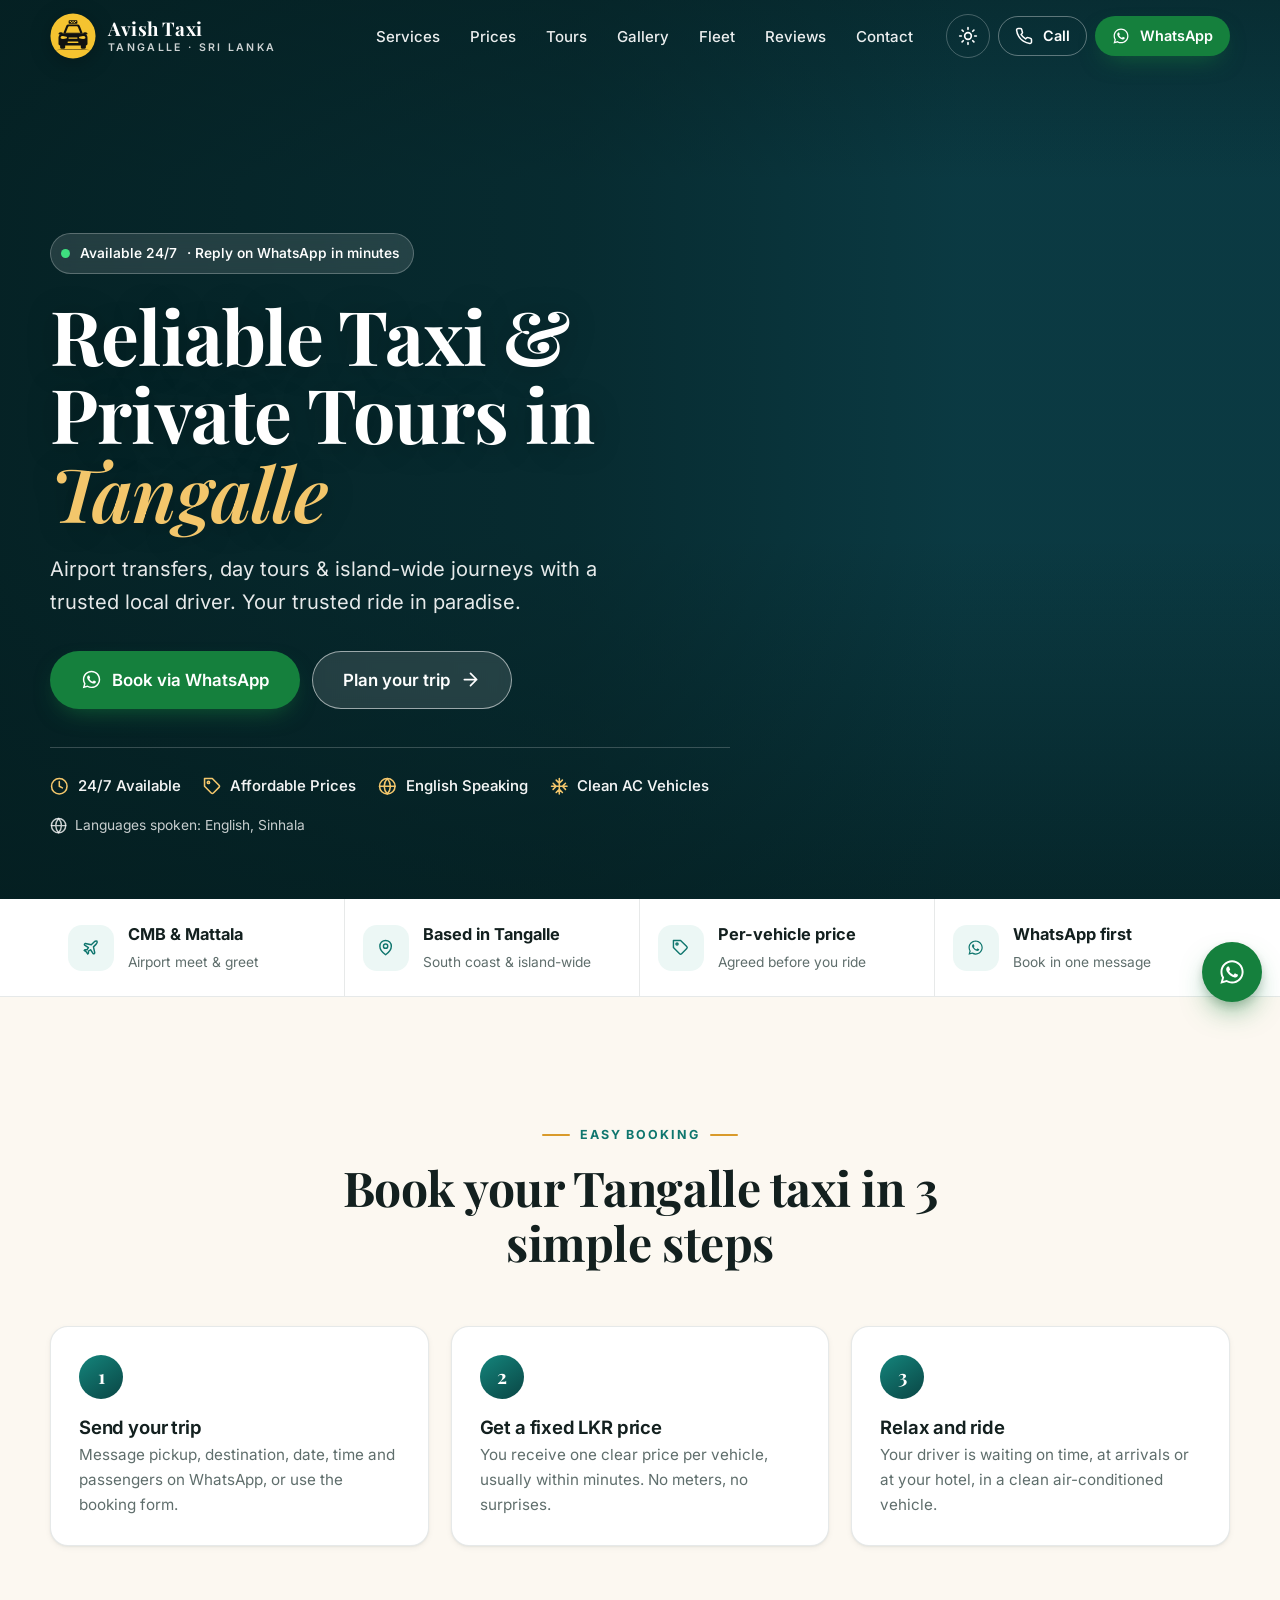
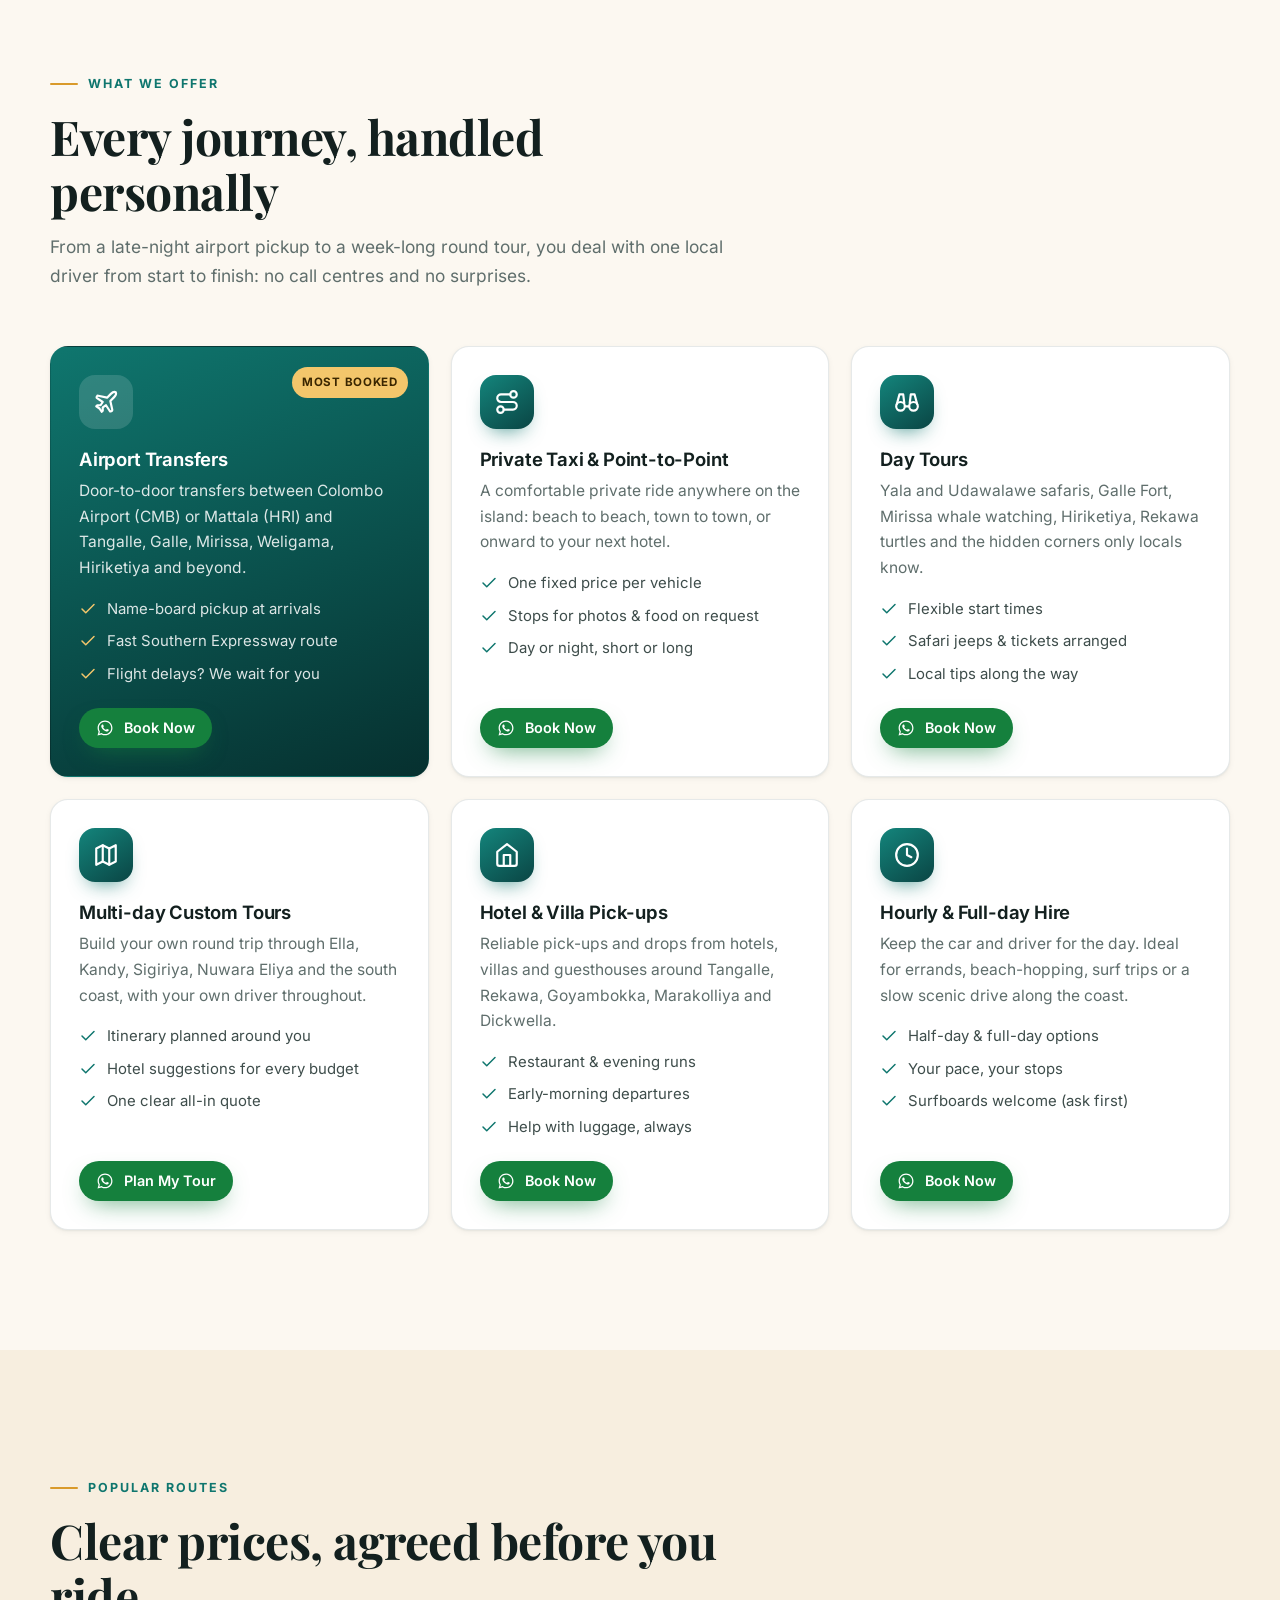
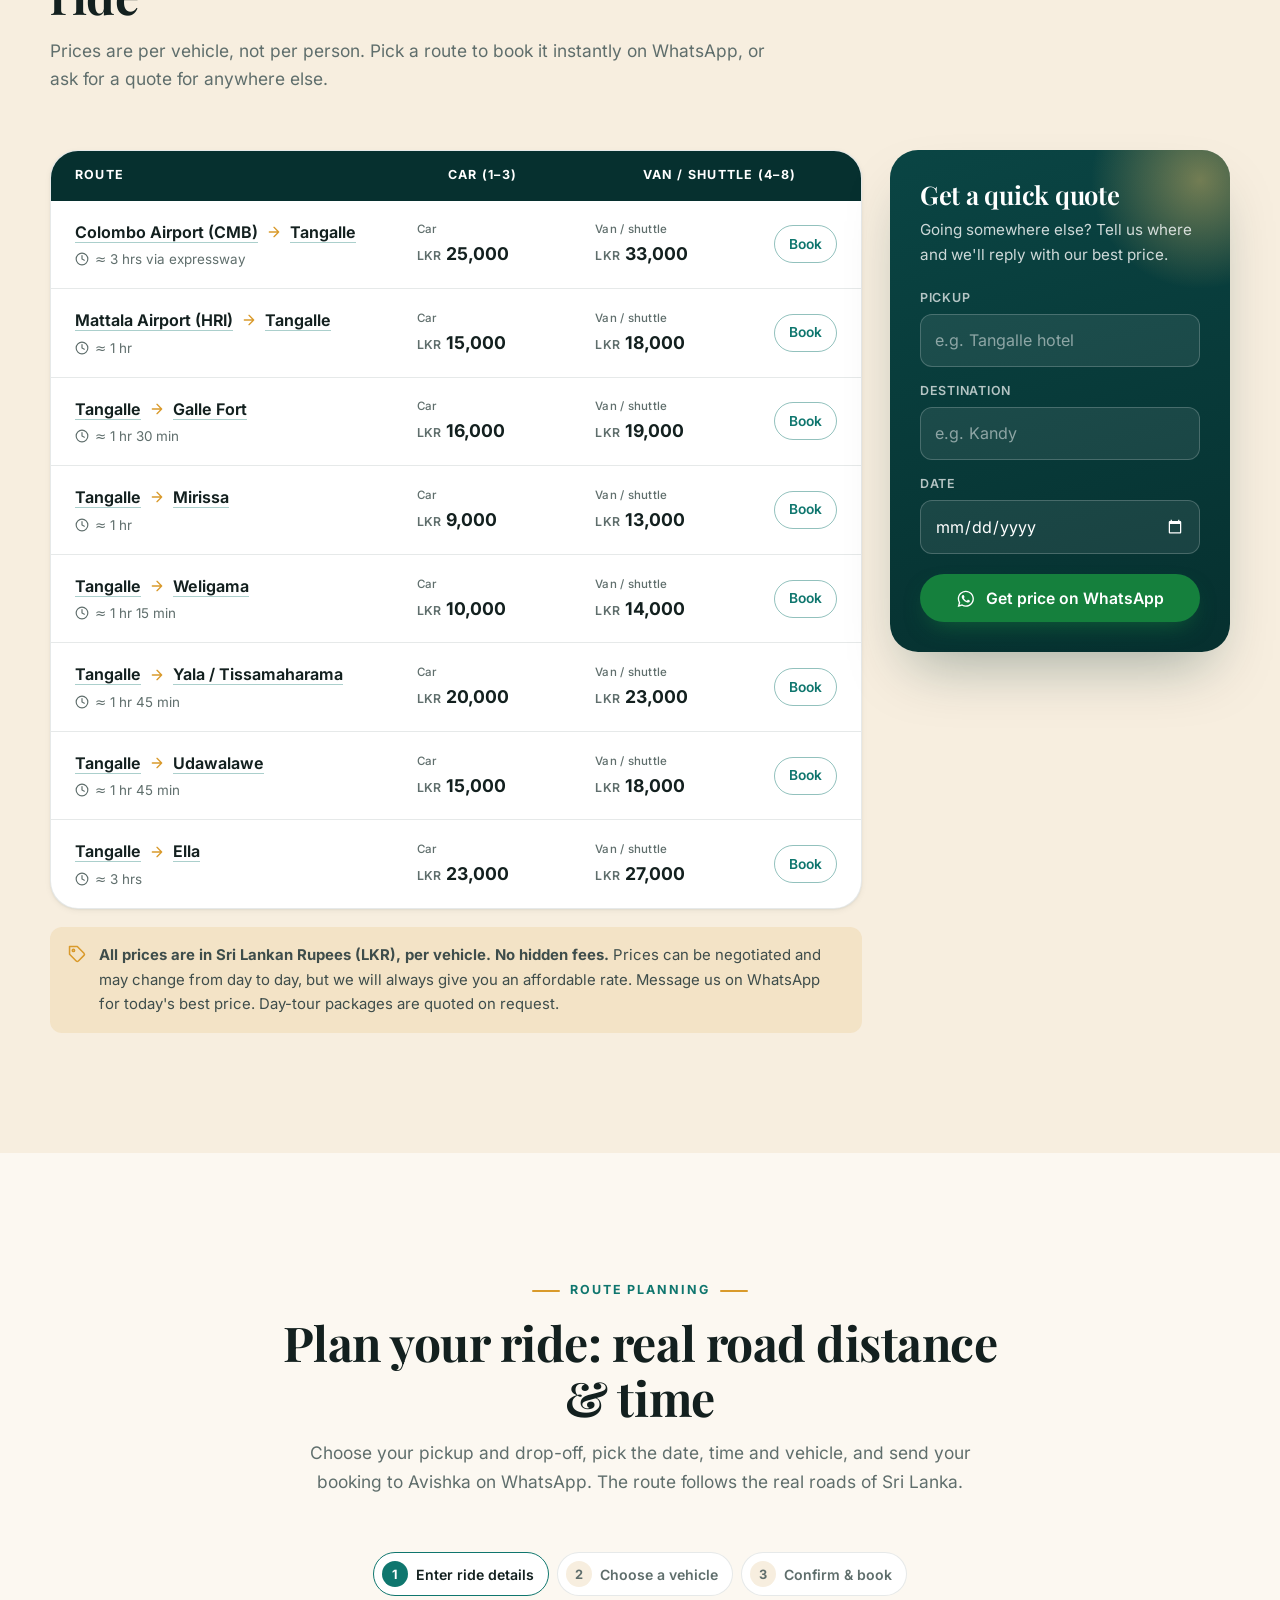
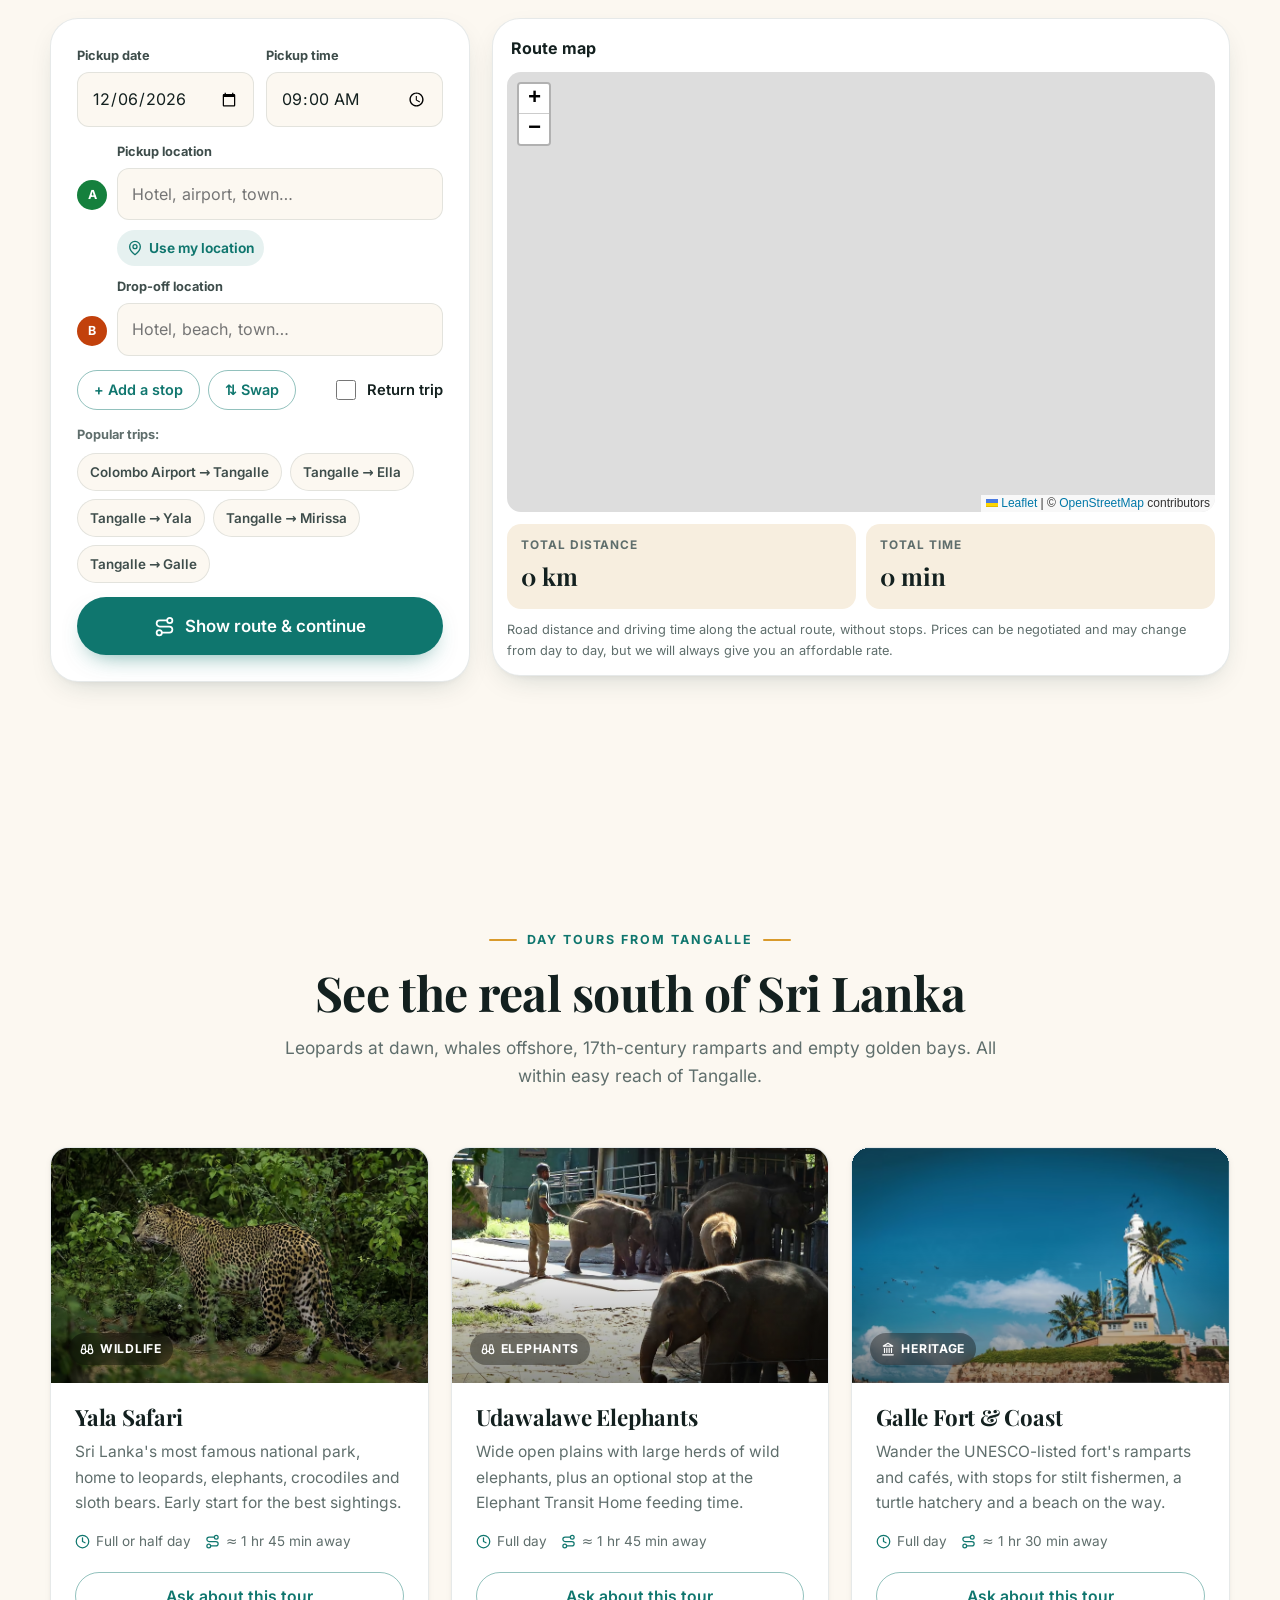
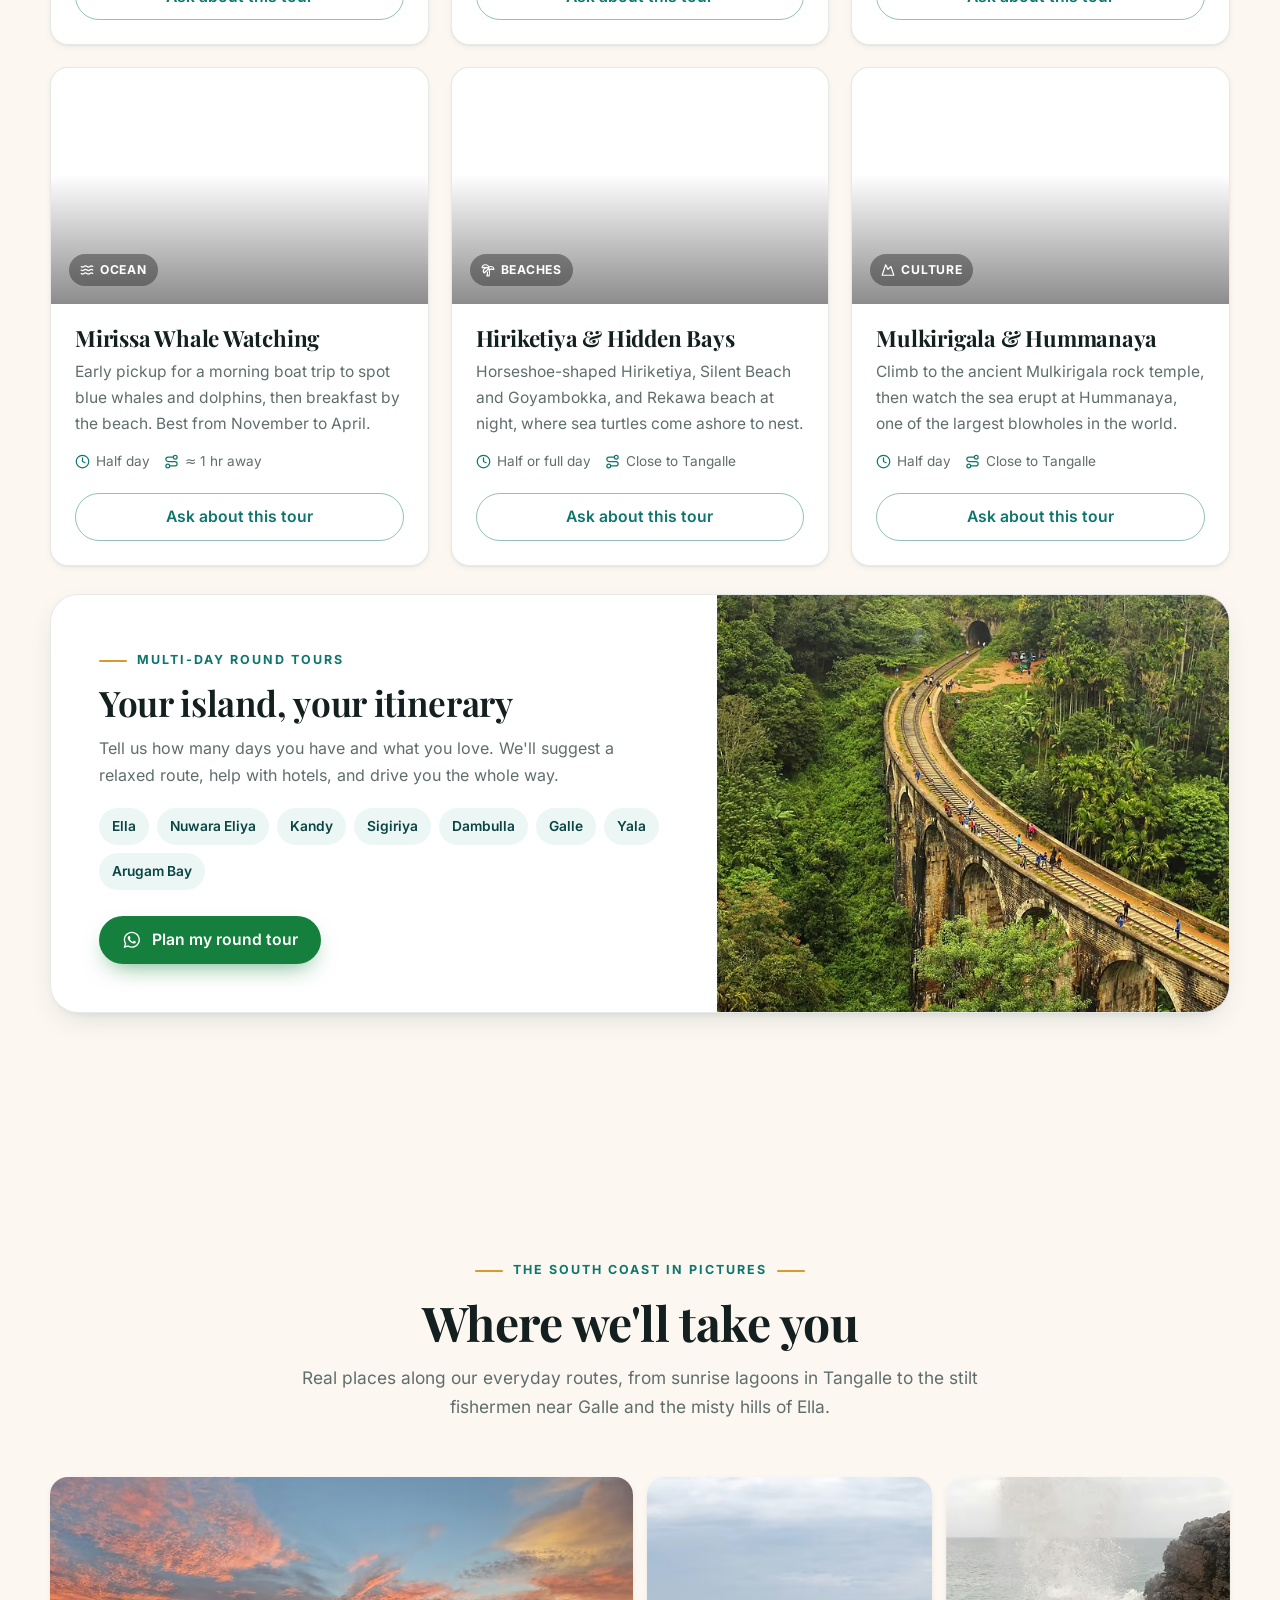
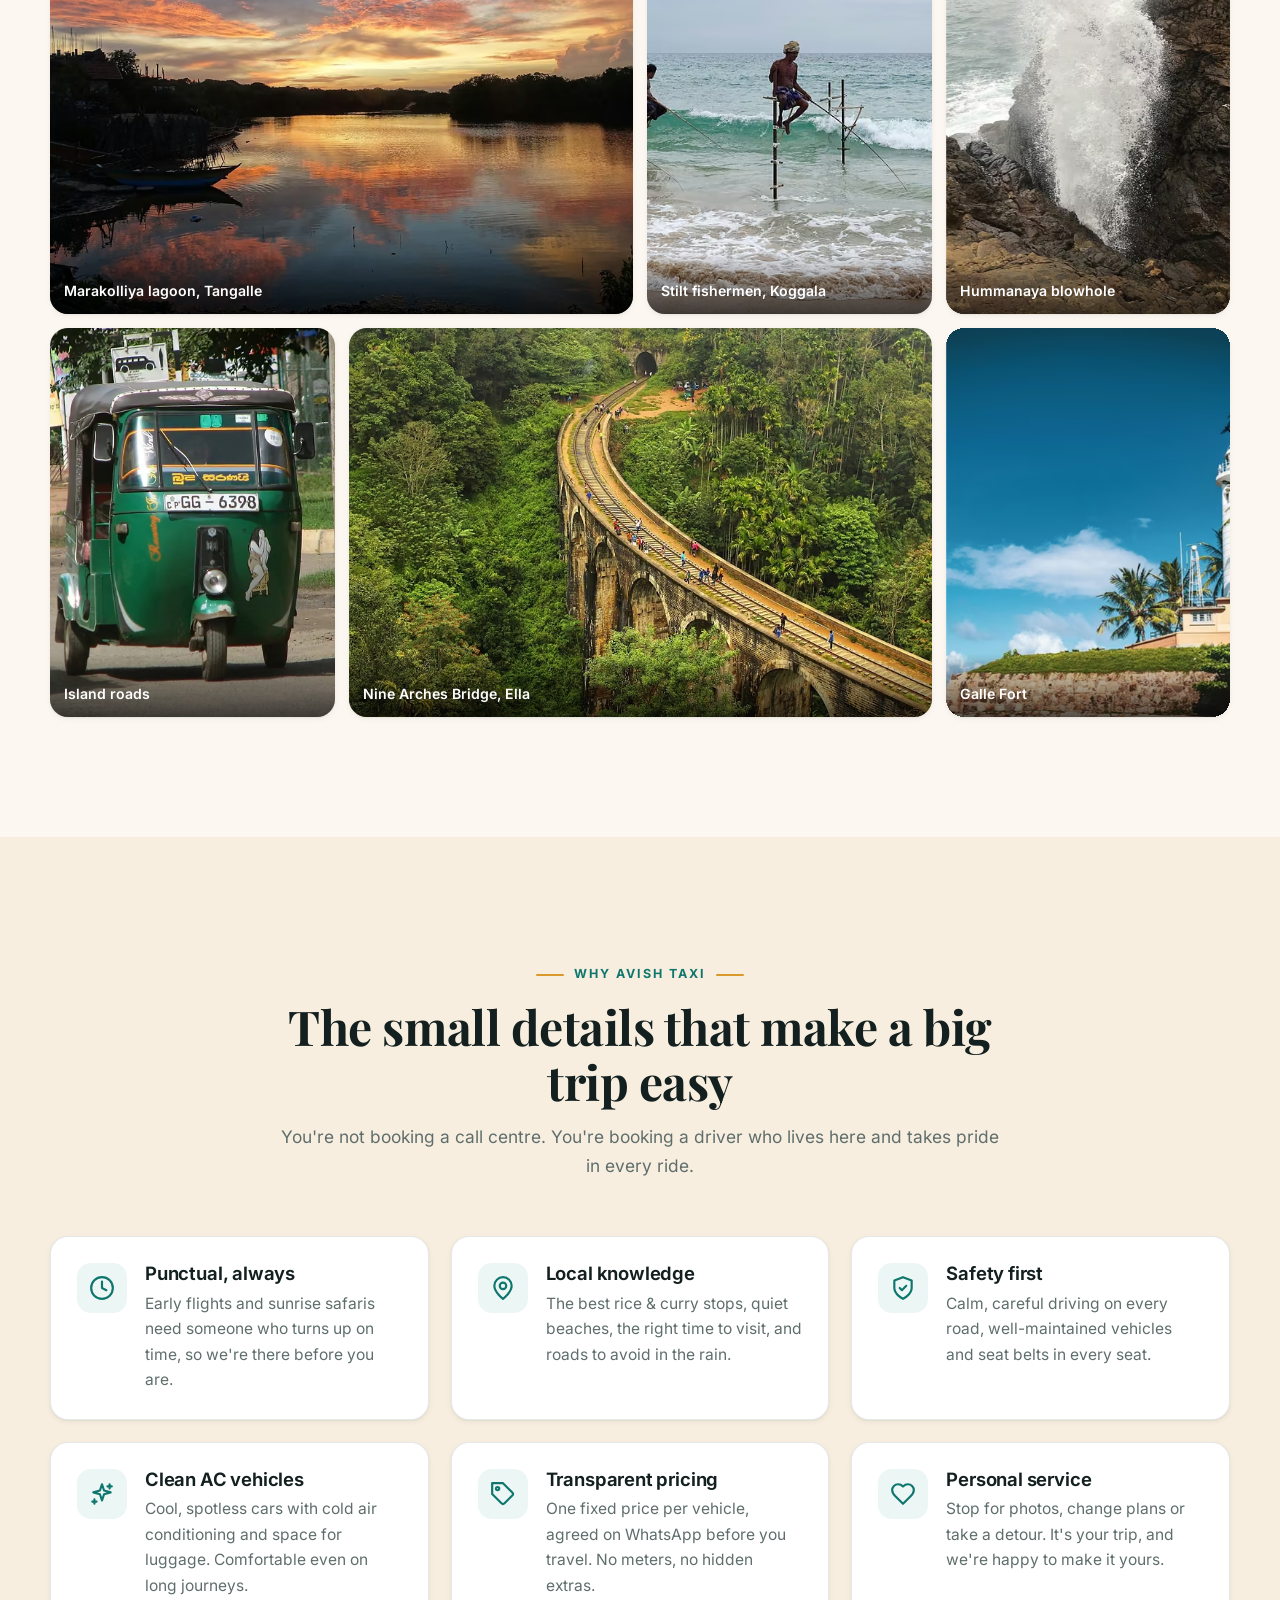
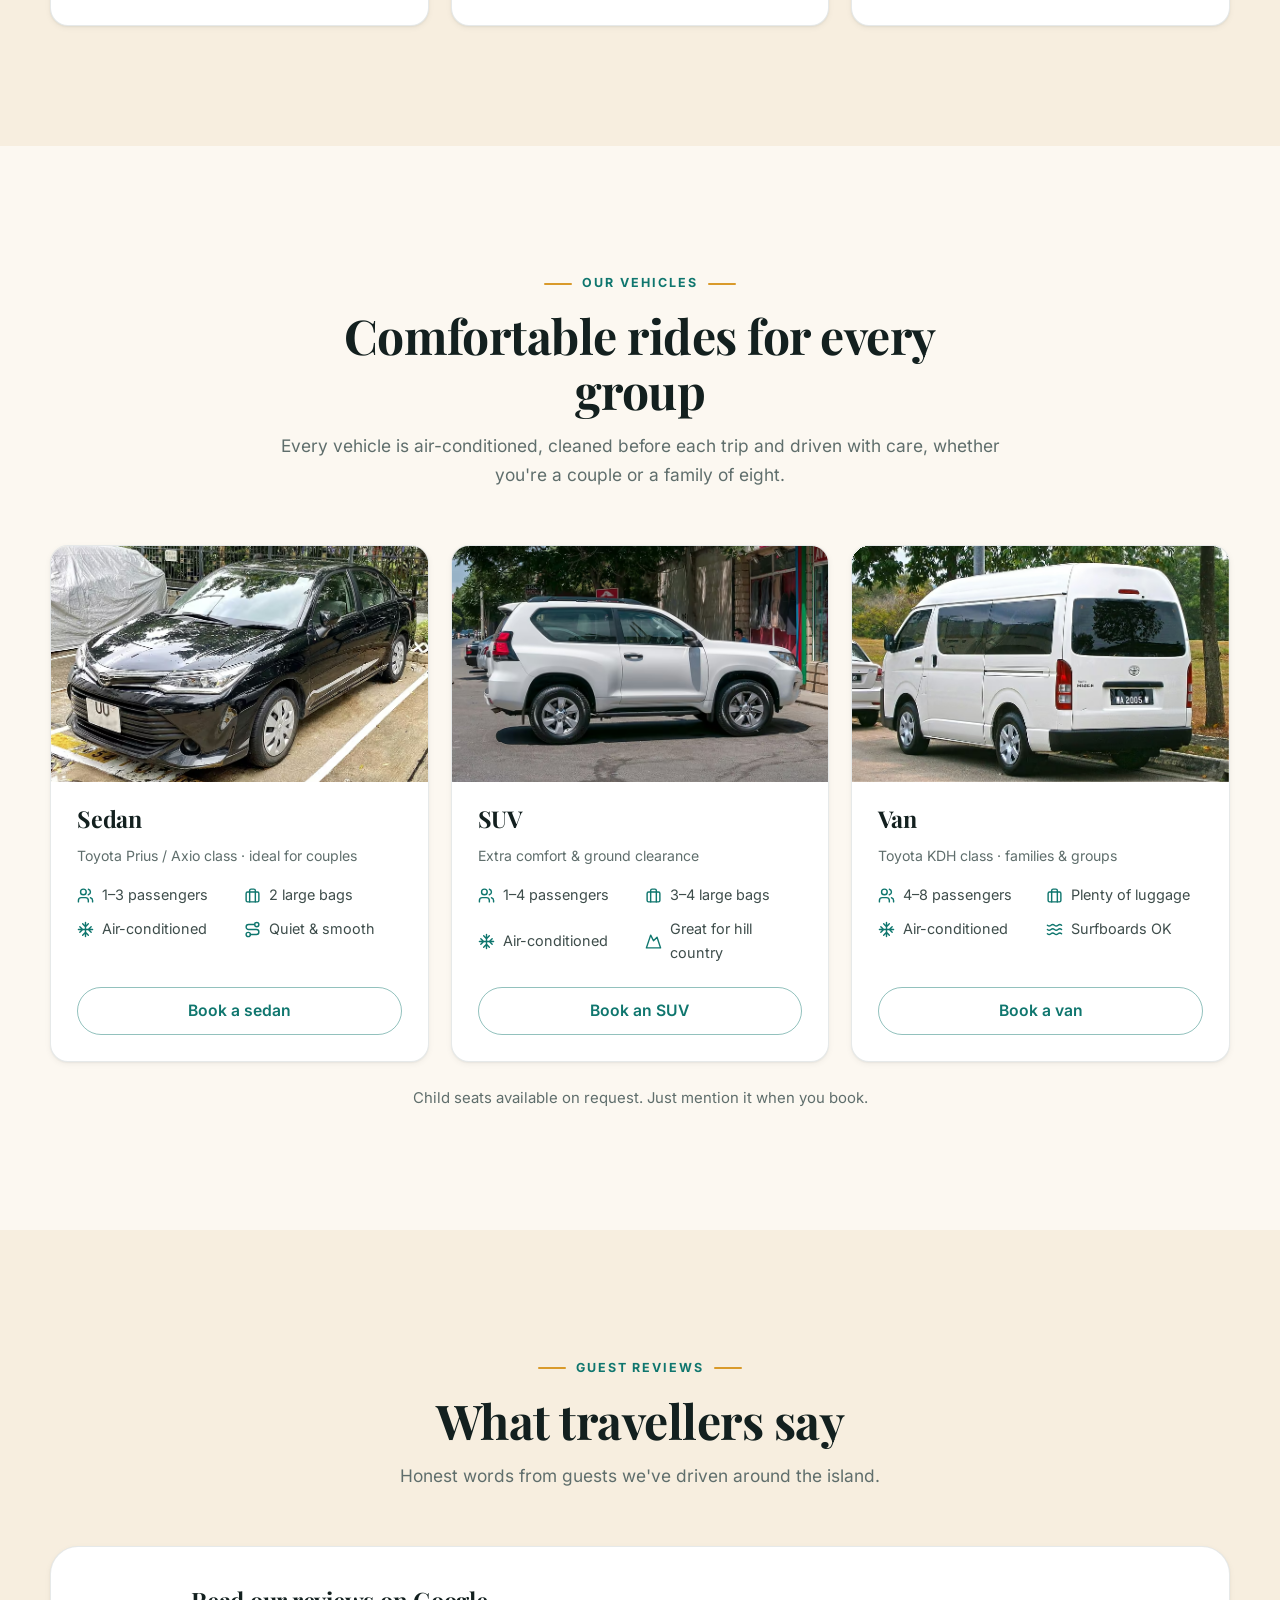
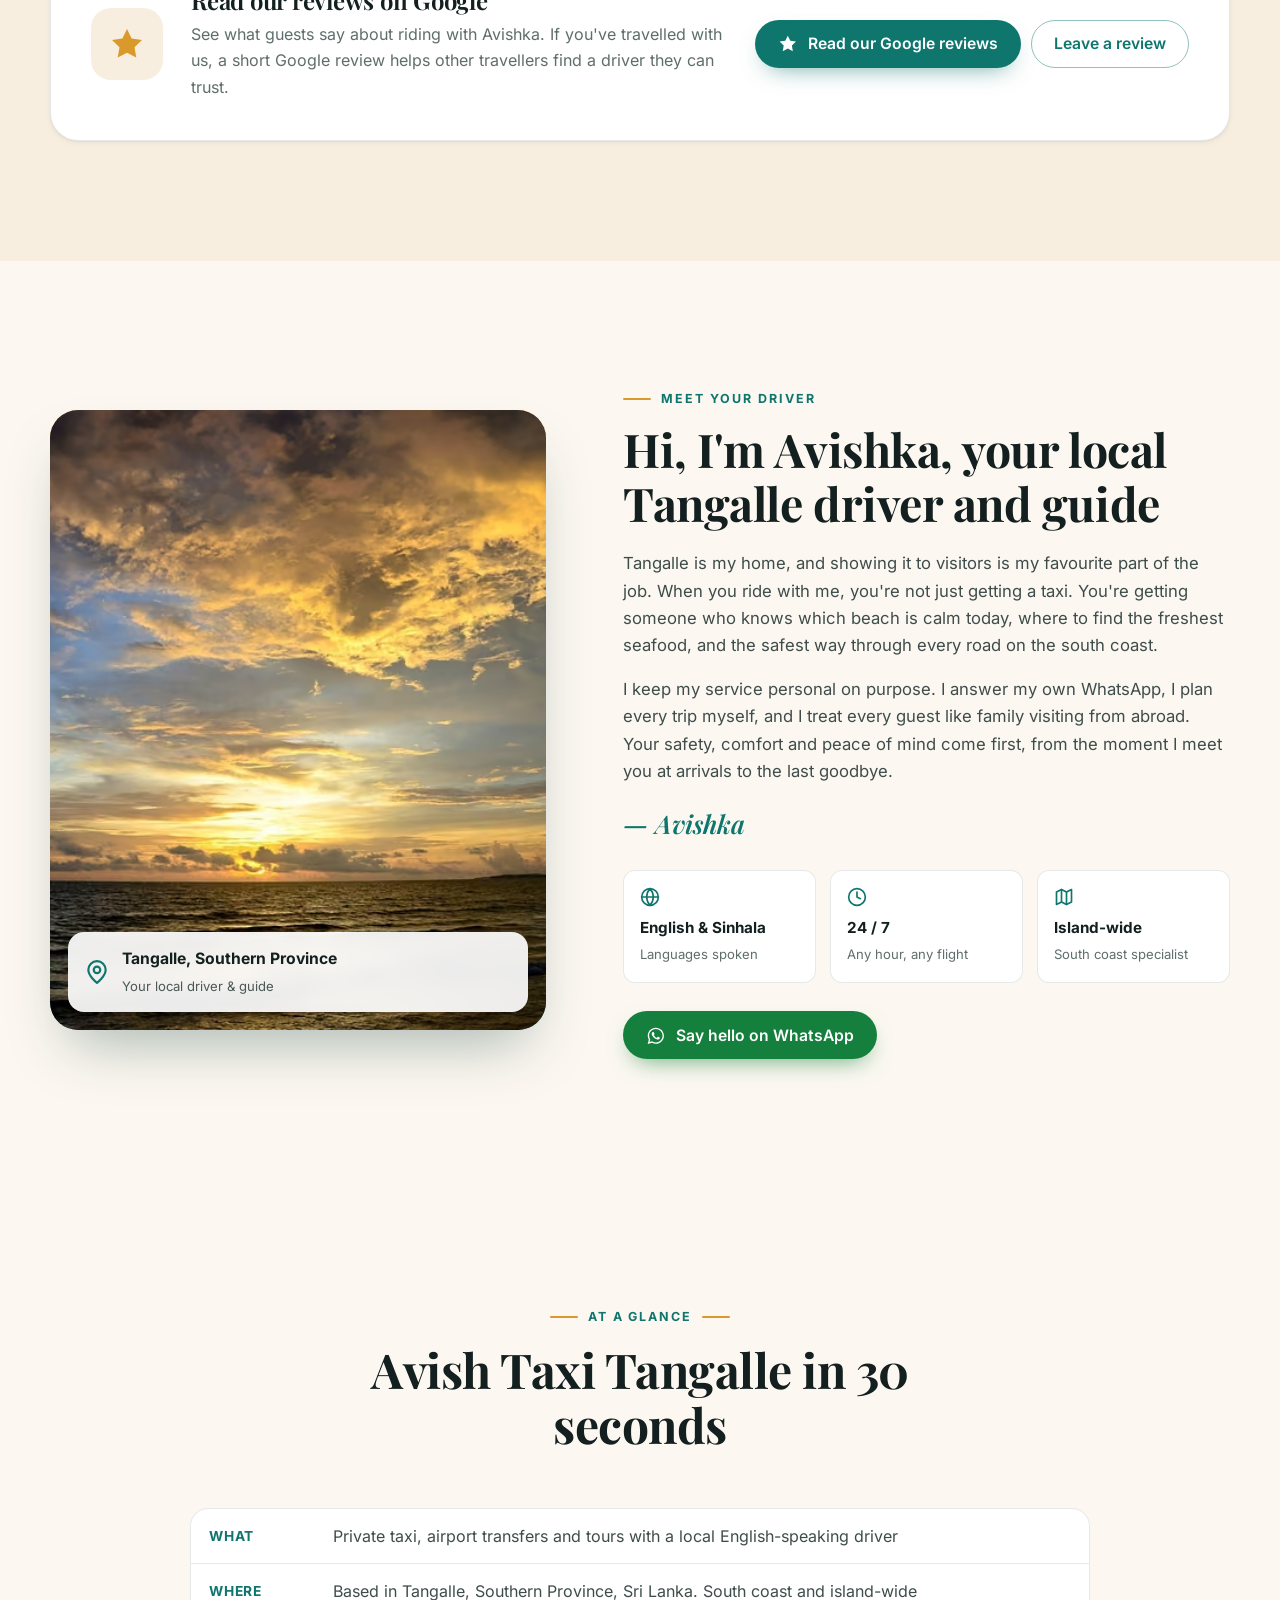
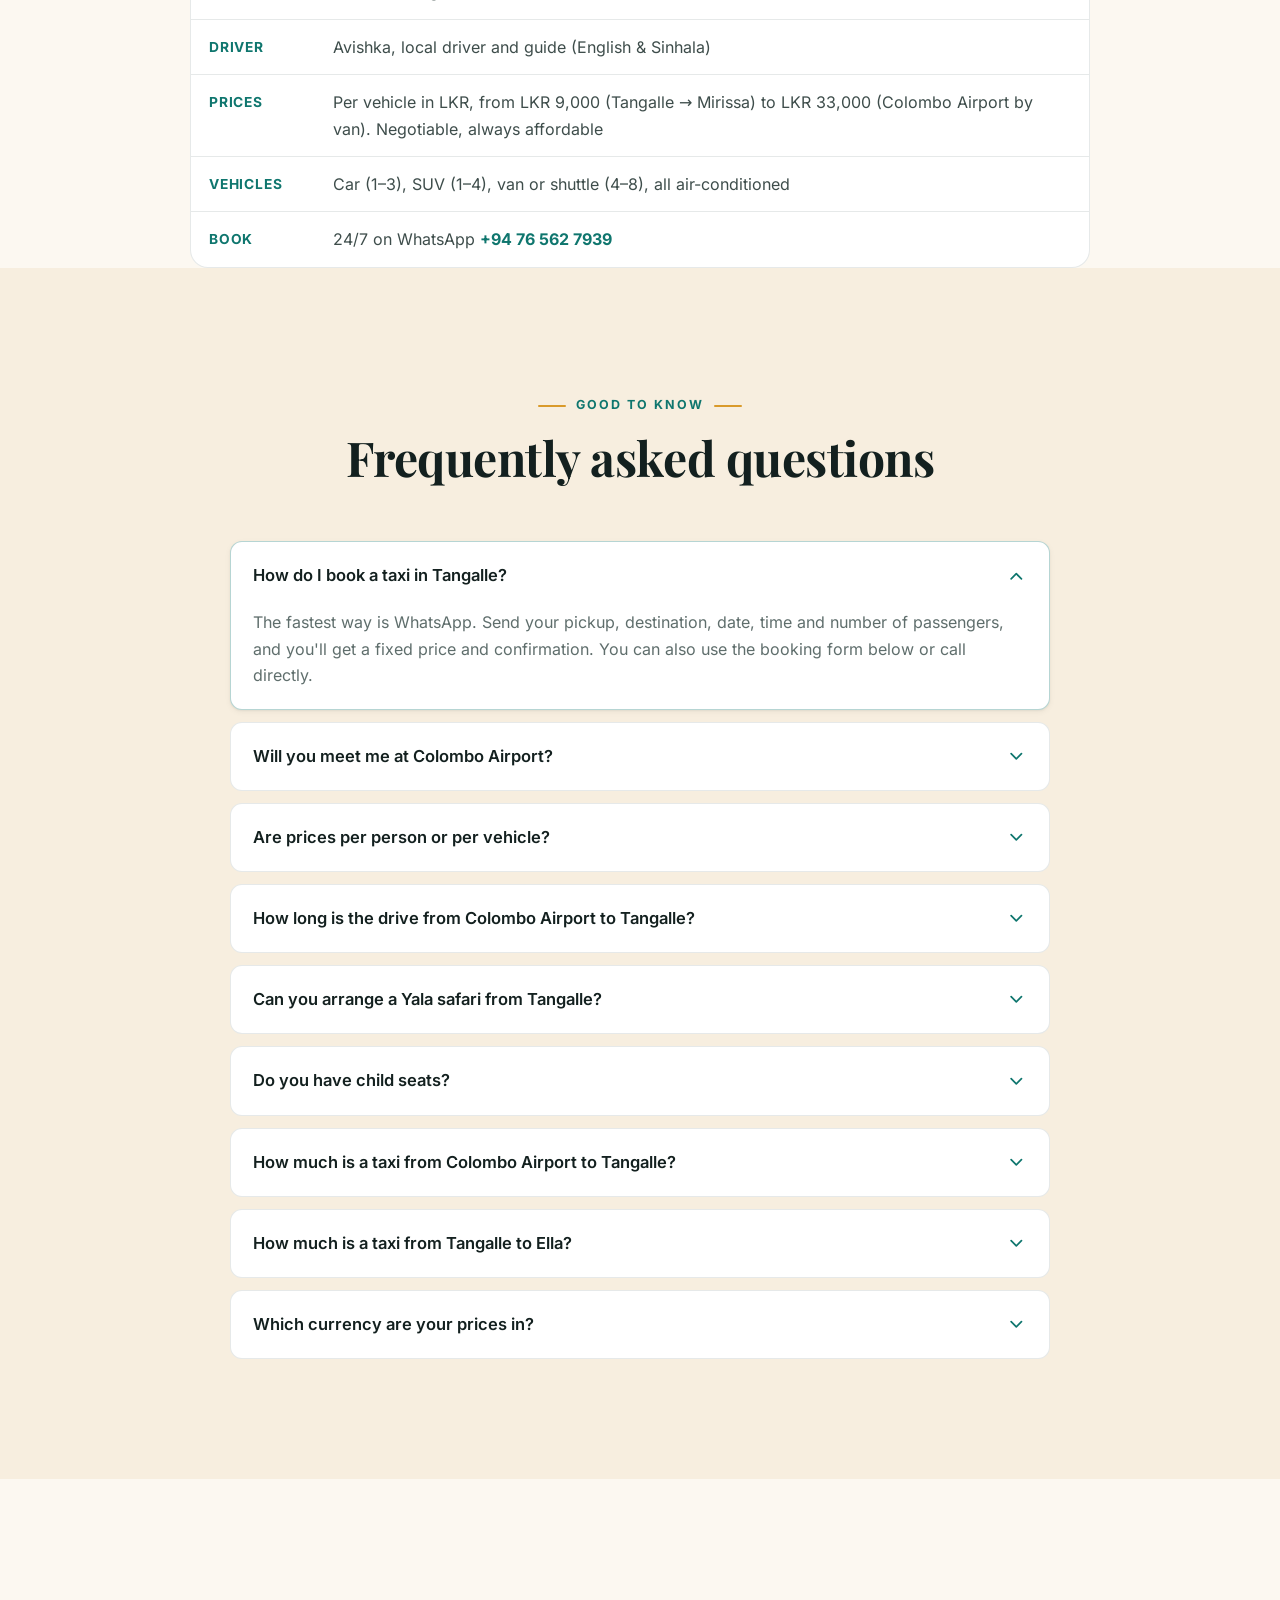
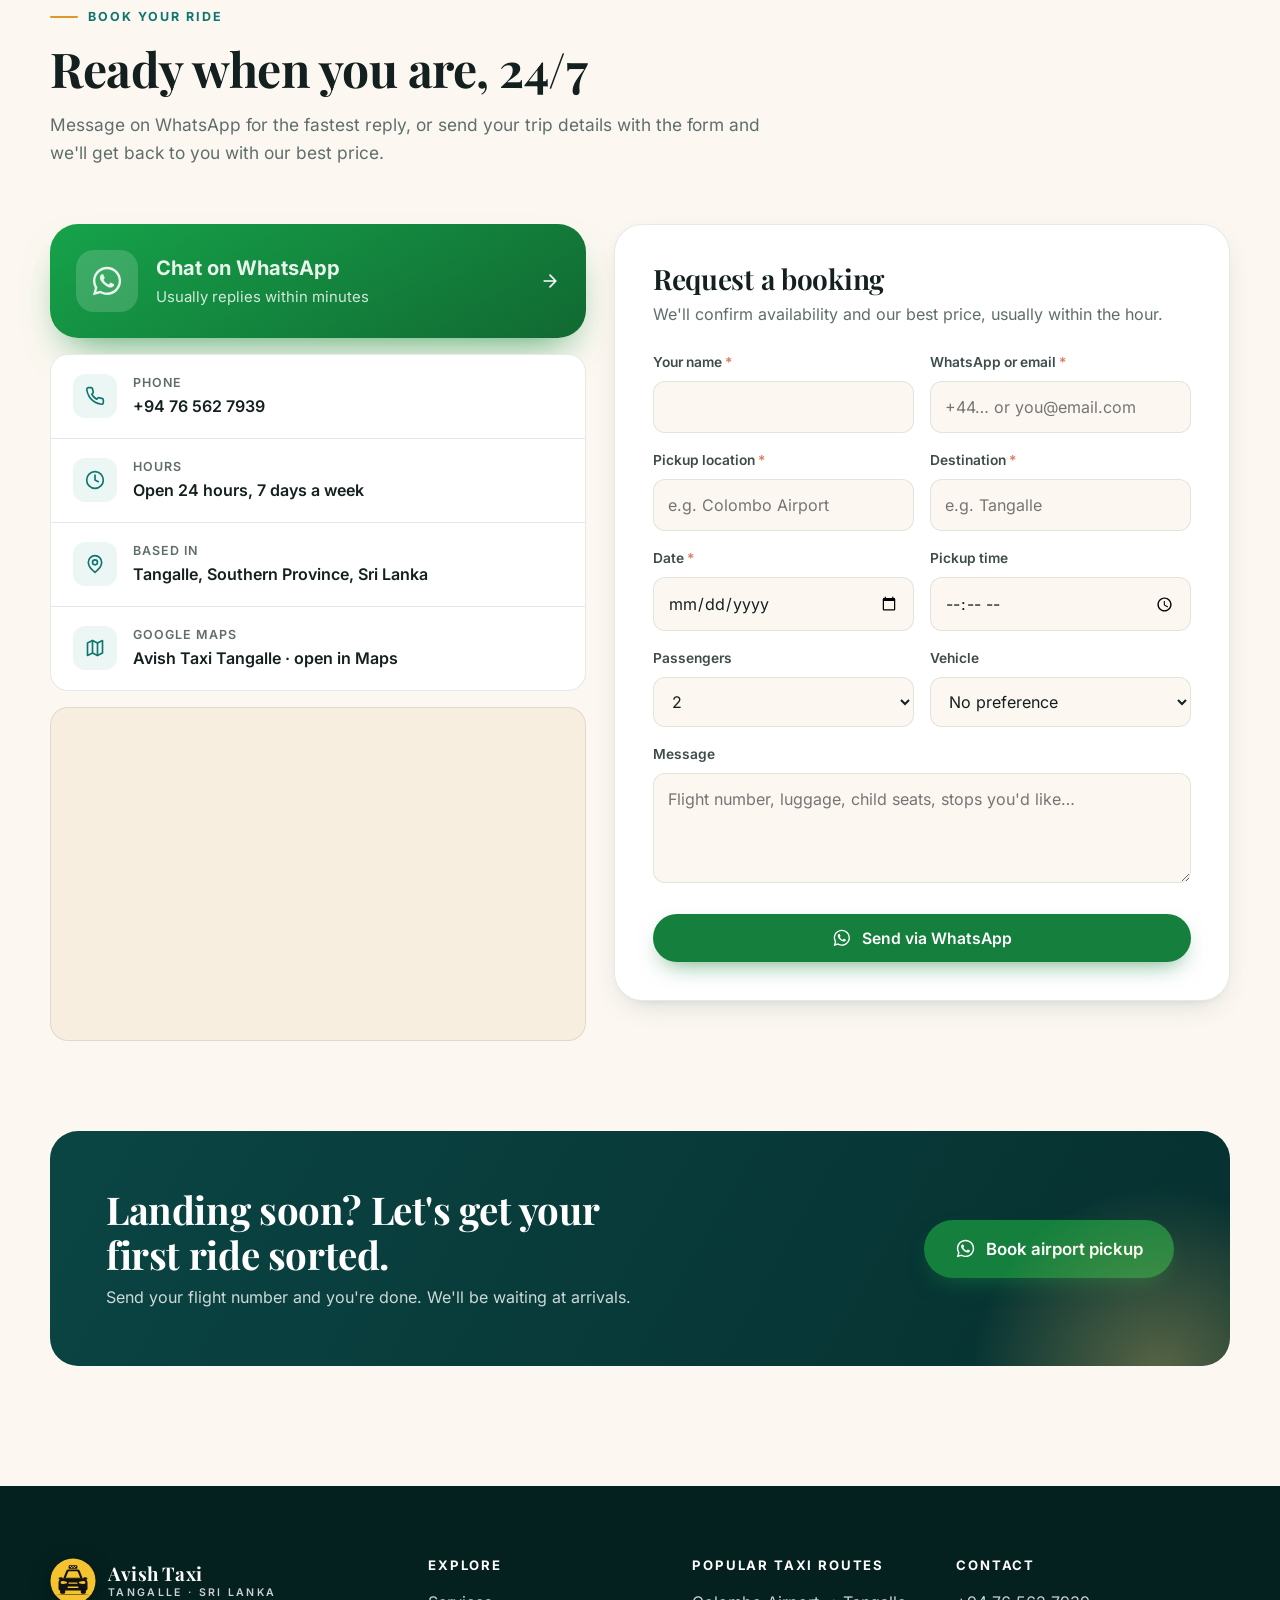
==== commit 224bdb03: "Place suggestions in every location field - Shared place-suggestion helper (61 built-in Sri Lanka pl" ====
--- a/index.html
+++ b/index.html
@@ -1112,7 +1112,8 @@
 .pl-link .icon{width:16px;height:16px}
 .pl-x{width:46px;height:50px;border-radius:12px;border:1.5px solid var(--line);background:transparent;cursor:pointer;color:var(--coral);font-size:1.3rem}
 .pl-ac-wrap{position:relative}
-.pl-ac{position:absolute;left:0;right:0;top:100%;z-index:30;margin:6px 0 0;padding:6px;list-style:none;background:var(--surface);border:1px solid var(--line);border-radius:14px;box-shadow:var(--shadow-lg);max-height:290px;overflow:auto}
+.ac-host{position:relative}
+.pl-ac{color:var(--ink);text-align:left;text-transform:none;letter-spacing:normal;font-weight:400;position:absolute;left:0;right:0;top:100%;z-index:30;margin:6px 0 0;padding:6px;list-style:none;background:var(--surface);border:1px solid var(--line);border-radius:14px;box-shadow:var(--shadow-lg);max-height:290px;overflow:auto}
 .pl-ac li{padding:10px 12px;border-radius:10px;cursor:pointer;display:flex;gap:10px;align-items:flex-start;font-size:.95rem}
 .pl-ac li .icon{width:16px;height:16px;margin-top:3px;color:var(--brand);flex:none}
 .pl-ac li small{display:block;color:var(--muted);font-size:.8rem}
@@ -2274,6 +2275,115 @@
     lb.addEventListener("touchend", e => { if (x0 === null) return; const dx = e.changedTouches[0].clientX - x0; if (Math.abs(dx) > 50) showShot(cur + (dx < 0 ? 1 : -1)); x0 = null; });
   }
 
+  /* ---- Place suggestions for every location field (built-in places + Photon / OpenStreetMap search) ---- */
+  const SL_PLACES = {
+    "Tangalle": [6.0243, 80.7941], "Goyambokka": [6.0136, 80.7778], "Medaketiya": [6.0300, 80.8050], "Marakolliya": [6.0400, 80.8150],
+    "Rekawa": [6.0453, 80.8458], "Kalametiya": [6.0800, 80.9400], "Hiriketiya": [5.9636, 80.7097], "Dikwella": [5.9667, 80.6950],
+    "Talalla": [5.9500, 80.6150], "Beliatta": [6.0480, 80.7340], "Hummanaya Blowhole (Kudawella)": [5.9739, 80.7290], "Mulkirigala": [6.1200, 80.7380],
+    "Matara": [5.9485, 80.5353], "Polhena": [5.9380, 80.5150], "Mirissa": [5.9483, 80.4716], "Weligama": [5.9744, 80.4295],
+    "Midigama": [5.9640, 80.3890], "Ahangama": [5.9733, 80.3669], "Koggala": [5.9930, 80.3260], "Habaraduwa": [5.9950, 80.2990],
+    "Unawatuna": [6.0100, 80.2490], "Galle Fort": [6.0262, 80.2170], "Hikkaduwa": [6.1395, 80.1063], "Ambalangoda": [6.2350, 80.0540],
+    "Kosgoda": [6.3320, 80.0270], "Bentota": [6.4210, 79.9980], "Beruwala": [6.4790, 79.9830], "Kalutara": [6.5854, 79.9607],
+    "Mount Lavinia": [6.8390, 79.8640], "Colombo": [6.9271, 79.8612], "Colombo Airport (CMB)": [7.1808, 79.8841], "Negombo": [7.2083, 79.8358],
+    "Mattala Airport (HRI)": [6.2845, 81.1241], "Ambalantota": [6.1180, 81.0260], "Hambantota": [6.1241, 81.1185], "Kirinda": [6.2190, 81.3290],
+    "Tissamaharama": [6.2790, 81.2870], "Yala National Park": [6.2720, 81.4030], "Kataragama": [6.4135, 81.3326],
+    "Udawalawe National Park": [6.4386, 80.8890], "Embilipitiya": [6.3439, 80.8490], "Wellawaya": [6.7370, 81.1030], "Ella": [6.8667, 81.0466],
+    "Haputale": [6.7650, 80.9580], "Bandarawela": [6.8290, 80.9870], "Horton Plains": [6.8020, 80.8070], "Nuwara Eliya": [6.9497, 80.7891],
+    "Hatton": [6.8920, 80.5960], "Adam's Peak (Dalhousie)": [6.8120, 80.4990], "Kitulgala": [6.9890, 80.4180], "Kandy": [7.2906, 80.6337],
+    "Pinnawala": [7.3000, 80.3870], "Dambulla": [7.8567, 80.6492], "Sigiriya": [7.9570, 80.7603], "Habarana": [8.0350, 80.7500],
+    "Polonnaruwa": [7.9403, 81.0188], "Anuradhapura": [8.3114, 80.4037], "Trincomalee": [8.5874, 81.2152], "Pasikudah": [7.9270, 81.5620],
+    "Arugam Bay": [6.8400, 81.8360], "Jaffna": [9.6615, 80.0255]
+  };
+  // 0 = name starts with the text, 1 = a word in the name starts with it, 2 = elsewhere
+  const placeScore = (name, k) => { const n = name.toLowerCase(); return n.startsWith(k) ? 0 : n.split(/[\s(,'-]+/).some(w => w.startsWith(k)) ? 1 : 2; };
+  const placeLocal = (q) => {
+    const k = q.trim().toLowerCase();
+    if (!k) return [];
+    return Object.keys(SL_PLACES).filter(n => placeScore(n, k) < 2)
+      .sort((a, b) => placeScore(a, k) - placeScore(b, k) || a.length - b.length).slice(0, 6)
+      .map(n => ({ name: n, sub: "Sri Lanka", lat: SL_PLACES[n][0], lng: SL_PLACES[n][1] }));
+  };
+  const placeSearch = async (q, limit) => {
+    const c = new AbortController(), t = setTimeout(() => c.abort(), 6000);
+    try {
+      const r = await fetch("https://photon.komoot.io/api/?lang=en&limit=" + (limit || 6) + "&bbox=79.4,5.8,82.0,9.9&q=" + encodeURIComponent(q), { signal: c.signal });
+      if (!r.ok) throw new Error("photon");
+      const j = await r.json();
+      return (j.features || []).filter(f => (f.properties.countrycode || "LK") === "LK").map(f => {
+        const p = f.properties;
+        const sub = [p.street, p.district || p.city || p.town || p.village, p.county || p.state].filter(Boolean).filter((v, i, a) => a.indexOf(v) === i && v !== p.name).join(", ");
+        return { name: p.name || q, sub: sub || "Sri Lanka", lat: f.geometry.coordinates[1], lng: f.geometry.coordinates[0] };
+      });
+    } finally { clearTimeout(t); }
+  };
+  const escAC = (v) => String(v == null ? "" : v).replace(/[&<>"]/g, ch => ({ "&": "&amp;", "<": "&lt;", ">": "&gt;", '"': "&quot;" }[ch]));
+  let acN = 0;
+  // Turn any text input into a place field with a suggestion list. onPick(place) is optional.
+  const attachPlaceAC = (input, onPick) => {
+    if (input.dataset.ac) return;
+    input.dataset.ac = "1";
+    input.setAttribute("autocomplete", "off");
+    let list = input.getAttribute("aria-controls") && document.getElementById(input.getAttribute("aria-controls"));
+    if (!list) {
+      const host = document.createElement("div"); host.className = "ac-host";
+      input.parentNode.insertBefore(host, input); host.appendChild(input);
+      list = document.createElement("ul"); list.className = "pl-ac"; list.id = "ac-list-" + (++acN); list.hidden = true; list.setAttribute("role", "listbox");
+      host.appendChild(list);
+      input.setAttribute("role", "combobox"); input.setAttribute("aria-autocomplete", "list"); input.setAttribute("aria-expanded", "false"); input.setAttribute("aria-controls", list.id);
+    }
+    let items = [], active = -1, timer = null, seq = 0;
+    const close = () => { list.hidden = true; input.setAttribute("aria-expanded", "false"); input.removeAttribute("aria-activedescendant"); active = -1; };
+    const render = (arr, note) => {
+      items = arr;
+      list.innerHTML = arr.map((it, i) => '<li role="option" id="' + list.id + '-' + i + '" data-i="' + i + '"><svg class="icon"><use href="#i-pin"/></svg><span>' +
+        escAC(it.name) + (it.sub ? '<small>' + escAC(it.sub) + '</small>' : '') + '</span></li>').join("") + (note ? '<li class="hint" role="presentation">' + note + '</li>' : "");
+      list.hidden = !arr.length && !note; input.setAttribute("aria-expanded", String(!list.hidden));
+    };
+    const pick = (i) => {
+      const it = items[i]; if (!it) return;
+      close();
+      if (onPick) onPick(it);
+      else {
+        input.value = it.sub && it.sub !== "Sri Lanka" ? it.name + ", " + it.sub.split(", ")[0] : it.name;
+        input.setAttribute("aria-invalid", "false");
+        input.dispatchEvent(new Event("change", { bubbles: true }));
+      }
+    };
+    const suggest = () => {
+      const q = input.value.trim(); clearTimeout(timer);
+      if (!q) { render(["Colombo Airport (CMB)", "Tangalle", "Mirissa", "Galle Fort", "Yala National Park", "Ella"].map(n => ({ name: n, sub: "Popular", lat: SL_PLACES[n][0], lng: SL_PLACES[n][1] })), ""); return; }
+      const local = placeLocal(q);
+      render(local, q.length >= 2 ? "Searching places…" : "");
+      if (q.length < 2) return;
+      const my = ++seq;
+      timer = setTimeout(async () => {
+        let remote = [];
+        try { remote = await placeSearch(q, 6); } catch (e) {}
+        if (my !== seq) return;
+        const seen = new Set(local.map(l => l.name.toLowerCase()));
+        const k = q.toLowerCase();
+        const all = local.concat(remote.filter(r => !seen.has(r.name.toLowerCase())))
+          .map((it, i) => ({ it, i, sc: placeScore(it.name, k) })).sort((a, b) => a.sc - b.sc || a.i - b.i).map(x => x.it).slice(0, 8);
+        render(all, all.length ? "" : "No matches yet. Keep typing, or try a nearby town.");
+      }, 250);
+    };
+    input.addEventListener("input", suggest);
+    input.addEventListener("focus", () => { if (!input.value.trim()) suggest(); });
+    input.addEventListener("keydown", e => {
+      if (list.hidden || !items.length) return;
+      if (e.key === "ArrowDown" || e.key === "ArrowUp") {
+        e.preventDefault(); active = (active + (e.key === "ArrowDown" ? 1 : -1) + items.length) % items.length;
+        list.querySelectorAll("li[role=option]").forEach((li, i) => li.setAttribute("aria-selected", String(i === active)));
+        input.setAttribute("aria-activedescendant", list.id + "-" + active);
+        const cur = list.querySelector('[aria-selected="true"]'); if (cur) cur.scrollIntoView({ block: "nearest" });
+      } else if (e.key === "Enter" && active >= 0) { e.preventDefault(); pick(active); }
+      else if (e.key === "Escape") { e.stopPropagation(); close(); }
+    });
+    list.addEventListener("mousedown", e => { const li = e.target.closest("li[data-i]"); if (li) { e.preventDefault(); pick(+li.dataset.i); } });
+    input.addEventListener("blur", () => setTimeout(close, 150));
+  };
+  ["#qq-from", "#qq-to", "#f-pickup", "#f-dest"].forEach(sel => { const el = $(sel); if (el) attachPlaceAC(el); });
+
   /* ---- Booking request forms: every WhatsApp button opens a short form, builds the message, then opens WhatsApp ---- */
   const PLACES = ["Ella", "Nuwara Eliya", "Kandy", "Sigiriya", "Dambulla", "Galle", "Mirissa", "Yala", "Udawalawe", "Arugam Bay"];
   const TOURS = ["Yala safari", "Udawalawe elephant safari", "Galle Fort & coast", "Mirissa whale watching", "Hiriketiya & hidden bays (beach hopping)", "Mulkirigala rock temple & Hummanaya blowhole", "Something else"];
@@ -2406,6 +2516,7 @@
       vehicle: ctx.vehicle ? VEHICLES.find(v => v.startsWith(ctx.vehicle)) : "", airport: /mattala/i.test(ctx.from) ? "Mattala (HRI)" : "",
       veh2: ctx.vehicle === "Van" ? "Van / shuttle (4–8)" : "" };
     bkFields.innerHTML = defs().map(([id, def]) => fieldHTML(id, def, init[id])).join("");
+    ["pickup", "dest", "from", "to", "place", "exact", "origin"].forEach(k => { const el = $("#bk-" + k); if (el) attachPlaceAC(el); });
     bkErr.textContent = "";
     update();
     bk.showModal();
@@ -2452,19 +2563,6 @@
   /* ---- Trip planner: 3 steps, real road routing (OSRM / Valhalla), place suggestions (Photon / Nominatim), Leaflet map ---- */
   const plForm = $("#pl-form");
   if (plForm) {
-    const PLACES = {
-      "Tangalle": [6.0243, 80.7941], "Goyambokka": [6.0136, 80.7778], "Hiriketiya": [5.9636, 80.7097], "Dikwella": [5.9667, 80.6950],
-      "Rekawa": [6.0453, 80.8458], "Hummanaya Blowhole (Kudawella)": [5.9739, 80.7290], "Mulkirigala": [6.1200, 80.7380],
-      "Matara": [5.9485, 80.5353], "Mirissa": [5.9483, 80.4716], "Weligama": [5.9744, 80.4295], "Ahangama": [5.9733, 80.3669],
-      "Koggala": [5.9930, 80.3260], "Unawatuna": [6.0100, 80.2490], "Galle Fort": [6.0262, 80.2170], "Hikkaduwa": [6.1395, 80.1063],
-      "Bentota": [6.4210, 79.9980], "Colombo": [6.9271, 79.8612], "Colombo Airport (CMB)": [7.1808, 79.8841], "Negombo": [7.2083, 79.8358],
-      "Mattala Airport (HRI)": [6.2845, 81.1241], "Hambantota": [6.1241, 81.1185], "Tissamaharama": [6.2790, 81.2870],
-      "Yala National Park": [6.2720, 81.4030], "Kataragama": [6.4135, 81.3326], "Udawalawe National Park": [6.4386, 80.8890],
-      "Embilipitiya": [6.3439, 80.8490], "Wellawaya": [6.7370, 81.1030], "Ella": [6.8667, 81.0466], "Haputale": [6.7650, 80.9580],
-      "Bandarawela": [6.8290, 80.9870], "Nuwara Eliya": [6.9497, 80.7891], "Kandy": [7.2906, 80.6337], "Sigiriya": [7.9570, 80.7603],
-      "Dambulla": [7.8567, 80.6492], "Polonnaruwa": [7.9403, 81.0188], "Anuradhapura": [8.3114, 80.4037], "Trincomalee": [8.5874, 81.2152],
-      "Arugam Bay": [6.8400, 81.8360]
-    };
     // Avishka's set prices [car, van/shuttle] for direct trips, matched in either direction.
     const PRICES = [
       [/tangalle|goyambokka/i, /colombo airport|\bcmb\b|katunayake|bandaranaike/i, 25000, 33000],
@@ -2487,20 +2585,6 @@
     $("#pl-date").min = $("#pl-date").value = today.toISOString().slice(0, 10);
 
     /* ---------- place suggestions ---------- */
-    const localMatches = (q) => {
-      const k = q.trim().toLowerCase();
-      return Object.keys(PLACES).filter(n => n.toLowerCase().includes(k)).sort((a, b) => a.toLowerCase().indexOf(k) - b.toLowerCase().indexOf(k)).slice(0, 5)
-        .map(n => ({ name: n, sub: "Sri Lanka", lat: PLACES[n][0], lng: PLACES[n][1] }));
-    };
-    const photon = async (q, limit) => {
-      const r = await withTimeout("https://photon.komoot.io/api/?lang=en&limit=" + limit + "&bbox=" + LK_BOX + "&q=" + encodeURIComponent(q), 6000);
-      if (!r.ok) throw new Error("photon");
-      const j = await r.json();
-      return (j.features || []).filter(f => (f.properties.countrycode || "LK") === "LK").map(f => {
-        const p = f.properties, sub = [p.street, p.district || p.city || p.town || p.village, p.county || p.state].filter(Boolean).filter((v, i, a) => a.indexOf(v) === i && v !== p.name).join(", ");
-        return { name: p.name || q, sub: sub || "Sri Lanka", lat: f.geometry.coordinates[1], lng: f.geometry.coordinates[0] };
-      });
-    };
     let lastNom = 0;
     const nominatim = async (q) => {
       const wait = 1100 - (Date.now() - lastNom); if (wait > 0) await new Promise(r => setTimeout(r, wait)); lastNom = Date.now();
@@ -2512,9 +2596,9 @@
     const resolve = async (input) => {
       if (input.dataset.lat && input.dataset.label === input.value) return { name: input.value, lat: +input.dataset.lat, lng: +input.dataset.lng };
       const q = input.value.trim();
-      const exact = Object.keys(PLACES).find(n => n.toLowerCase() === q.toLowerCase()) || Object.keys(PLACES).find(n => n.toLowerCase().startsWith(q.toLowerCase()));
-      if (exact) return { name: exact, lat: PLACES[exact][0], lng: PLACES[exact][1] };
-      try { const p = await photon(q, 1); if (p.length) return { name: q, lat: p[0].lat, lng: p[0].lng }; } catch (e) {}
+      const exact = Object.keys(SL_PLACES).find(n => n.toLowerCase() === q.toLowerCase()) || Object.keys(SL_PLACES).find(n => n.toLowerCase().startsWith(q.toLowerCase()));
+      if (exact) return { name: exact, lat: SL_PLACES[exact][0], lng: SL_PLACES[exact][1] };
+      try { const p = await placeSearch(q, 1); if (p.length) return { name: q, lat: p[0].lat, lng: p[0].lng }; } catch (e) {}
       try { return await nominatim(q); } catch (e) { return null; }
     };
     const setPlace = (input, place) => {
@@ -2522,45 +2606,9 @@
       input.setAttribute("aria-invalid", "false");
       previewMarkers();
     };
-    const pin = '<svg class="icon"><use href="#i-pin"/></svg>';
     const attachAC = (input) => {
-      const list = document.getElementById(input.getAttribute("aria-controls"));
-      let items = [], active = -1, timer = null, seq = 0;
-      const close = () => { list.hidden = true; input.setAttribute("aria-expanded", "false"); input.removeAttribute("aria-activedescendant"); active = -1; };
-      const render = (arr, note) => {
-        items = arr;
-        list.innerHTML = arr.map((it, i) => '<li role="option" id="' + list.id + '-' + i + '" data-i="' + i + '">' + pin + '<span>' + esc2(it.name) + (it.sub ? '<small>' + esc2(it.sub) + '</small>' : '') + '</span></li>').join("") +
-          (note ? '<li class="hint" role="presentation">' + note + '</li>' : "");
-        list.hidden = !arr.length && !note; input.setAttribute("aria-expanded", String(!list.hidden));
-      };
-      const pick = (i) => { if (items[i]) { setPlace(input, items[i]); close(); } };
-      input.addEventListener("input", () => {
-        delete input.dataset.lat; delete input.dataset.label;
-        const q = input.value.trim(); clearTimeout(timer);
-        if (!q) { close(); return; }
-        const local = localMatches(q);
-        render(local, q.length >= 3 ? "Searching places…" : "");
-        if (q.length < 3) return;
-        const my = ++seq;
-        timer = setTimeout(async () => {
-          let remote = [];
-          try { remote = await photon(q, 6); } catch (e) {}
-          if (my !== seq) return;
-          const seen = new Set(local.map(l => l.name.toLowerCase()));
-          render(local.concat(remote.filter(r => !seen.has(r.name.toLowerCase()))).slice(0, 8), remote.length || local.length ? "" : "No matches yet. Keep typing, or try a nearby town.");
-        }, 280);
-      });
-      input.addEventListener("keydown", e => {
-        if (list.hidden || !items.length) return;
-        if (e.key === "ArrowDown" || e.key === "ArrowUp") {
-          e.preventDefault(); active = (active + (e.key === "ArrowDown" ? 1 : -1) + items.length) % items.length;
-          $$("li[role=option]", list).forEach((li, i) => li.setAttribute("aria-selected", String(i === active)));
-          input.setAttribute("aria-activedescendant", list.id + "-" + active);
-        } else if (e.key === "Enter" && active >= 0) { e.preventDefault(); pick(active); }
-        else if (e.key === "Escape") close();
-      });
-      list.addEventListener("mousedown", e => { const li = e.target.closest("li[data-i]"); if (li) { e.preventDefault(); pick(+li.dataset.i); } });
-      input.addEventListener("blur", () => setTimeout(close, 150));
+      input.addEventListener("input", () => { delete input.dataset.lat; delete input.dataset.label; });
+      attachPlaceAC(input, place => setPlace(input, place));
     };
     $$(".pl-place", plForm).forEach(attachAC);
 
@@ -2663,8 +2711,8 @@
     $$(".pl-quick button", plForm).forEach(btn => btn.addEventListener("click", () => {
       const [a, b] = btn.dataset.pl.split("|");
       $$(".pl-row[data-kind=via]", stopsBox).forEach(r => stopsBox.removeChild(r));
-      setPlace($("#pl-from"), { name: a, lat: PLACES[a][0], lng: PLACES[a][1] });
-      setPlace($("#pl-to"), { name: b, lat: PLACES[b][0], lng: PLACES[b][1] });
+      setPlace($("#pl-from"), { name: a, lat: SL_PLACES[a][0], lng: SL_PLACES[a][1] });
+      setPlace($("#pl-to"), { name: b, lat: SL_PLACES[b][0], lng: SL_PLACES[b][1] });
       $("#pl-return").checked = false;
       if (plForm.requestSubmit) plForm.requestSubmit(); else $("#pl-go").click();
     }));
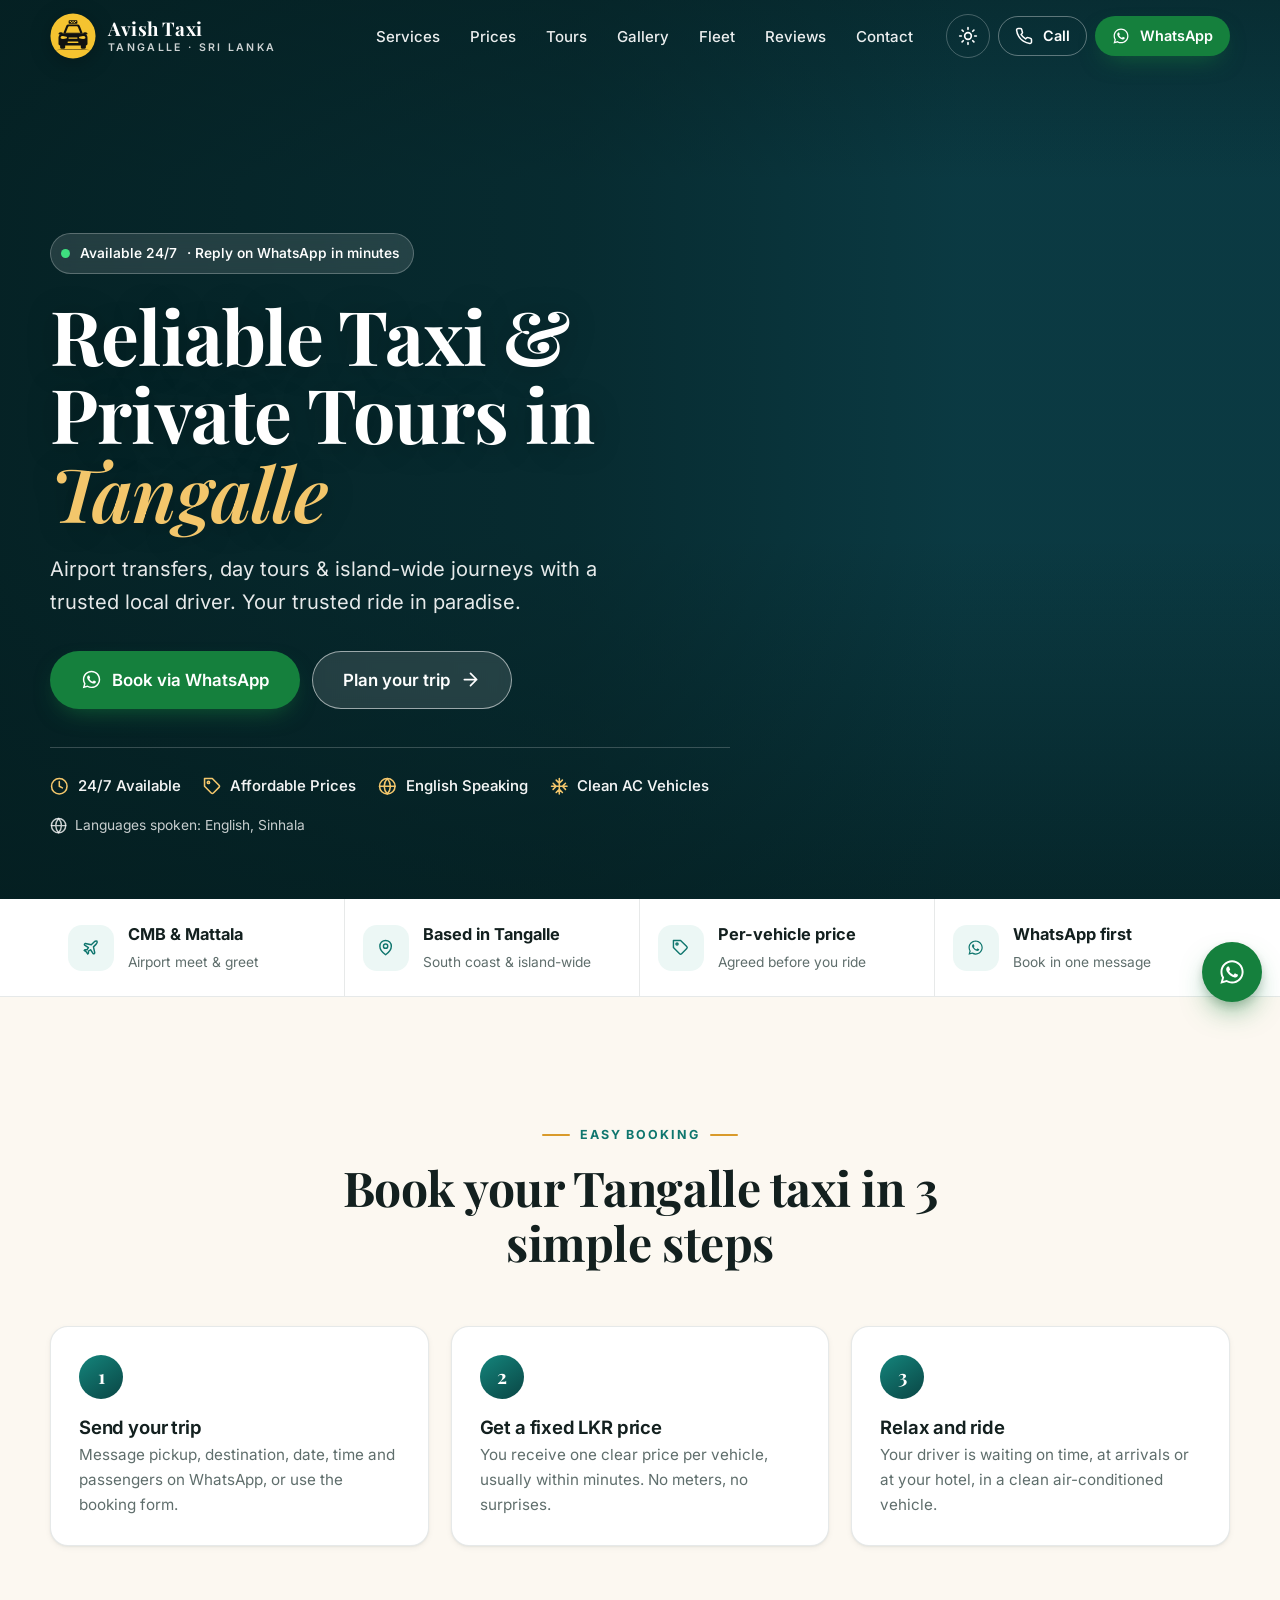
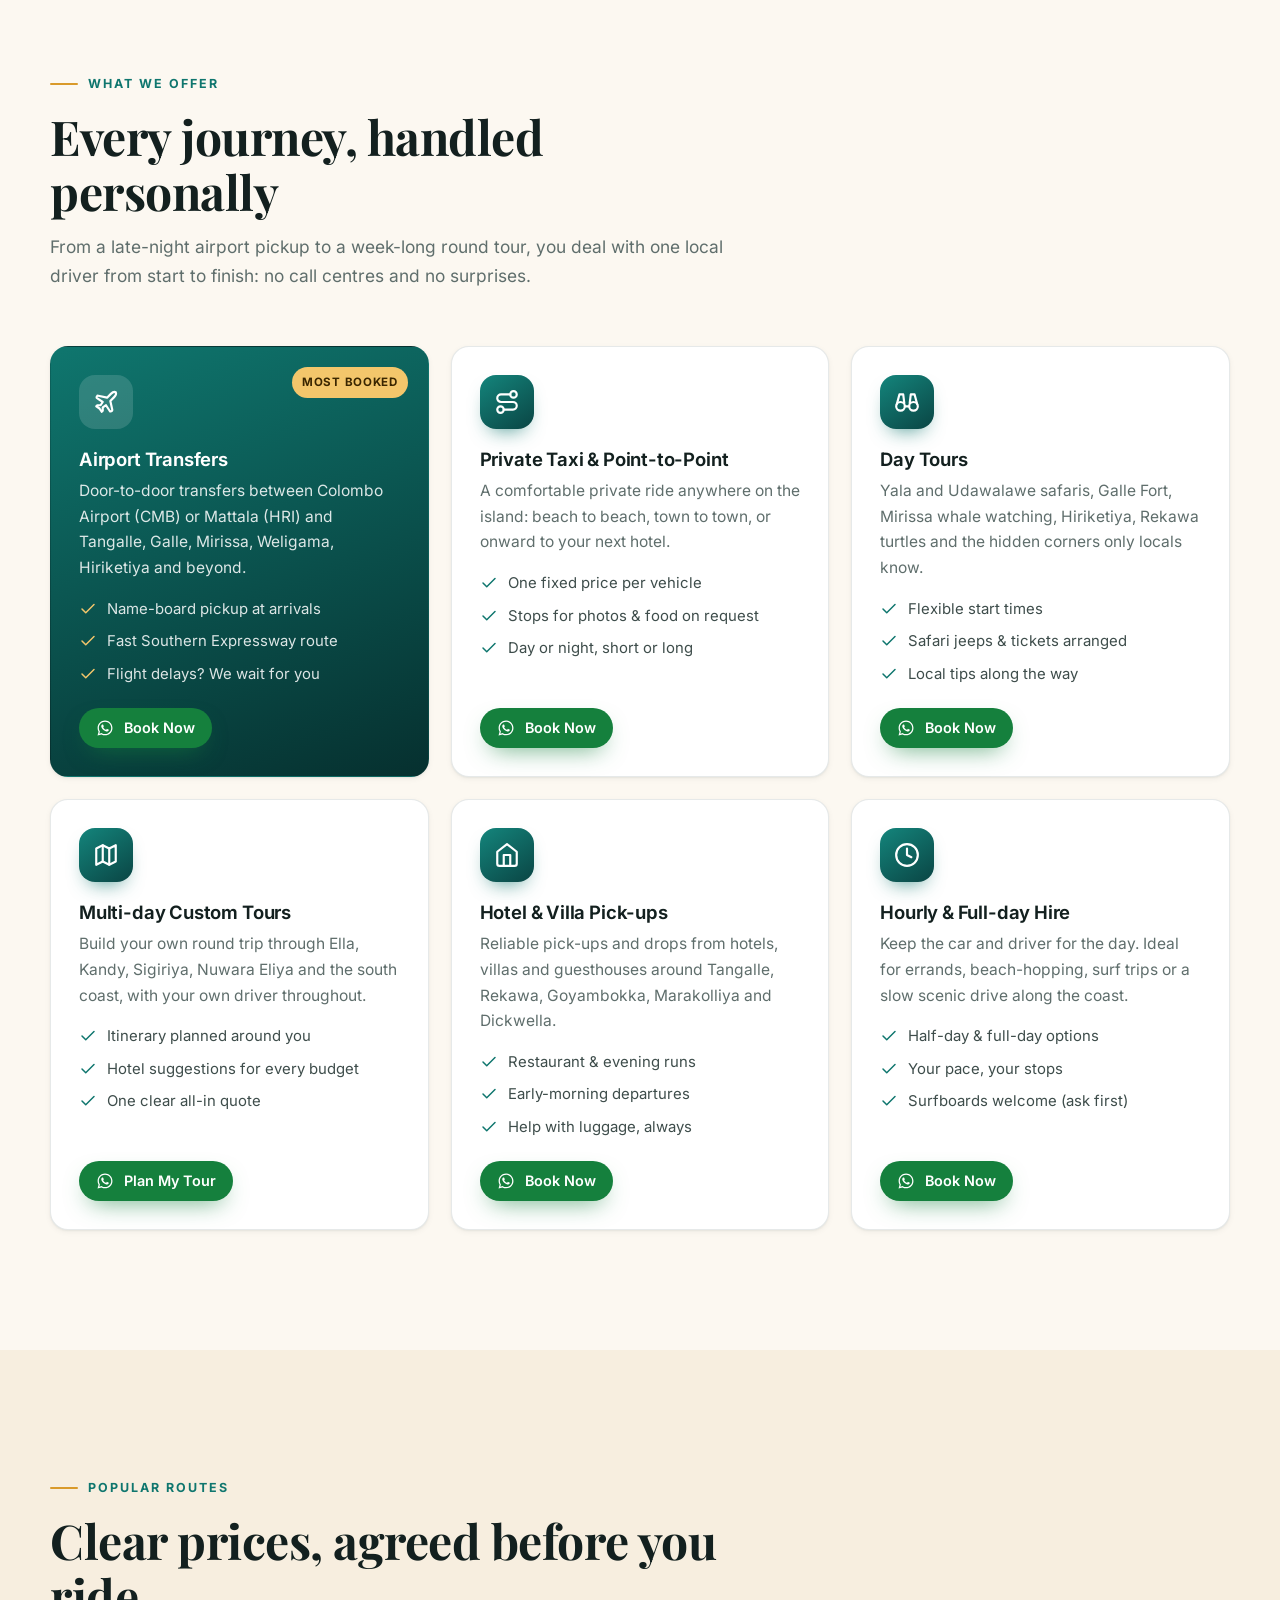
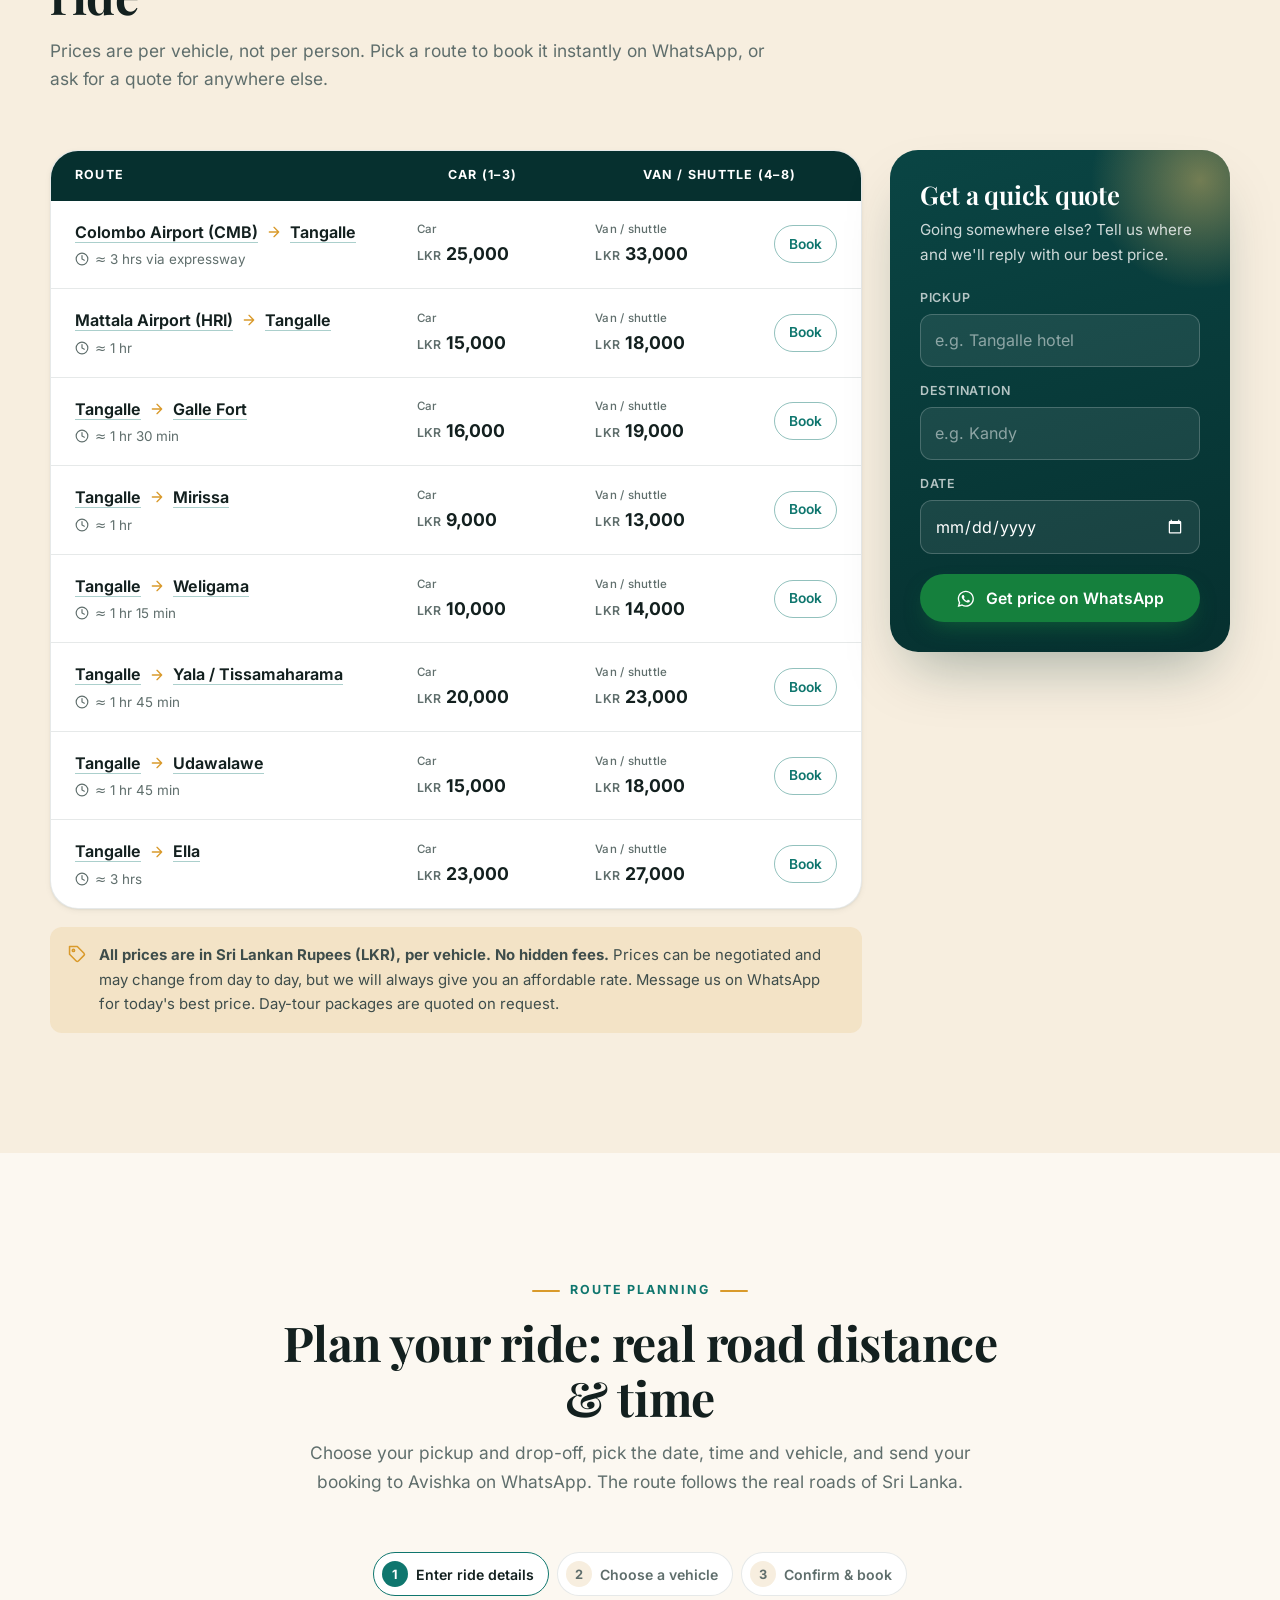
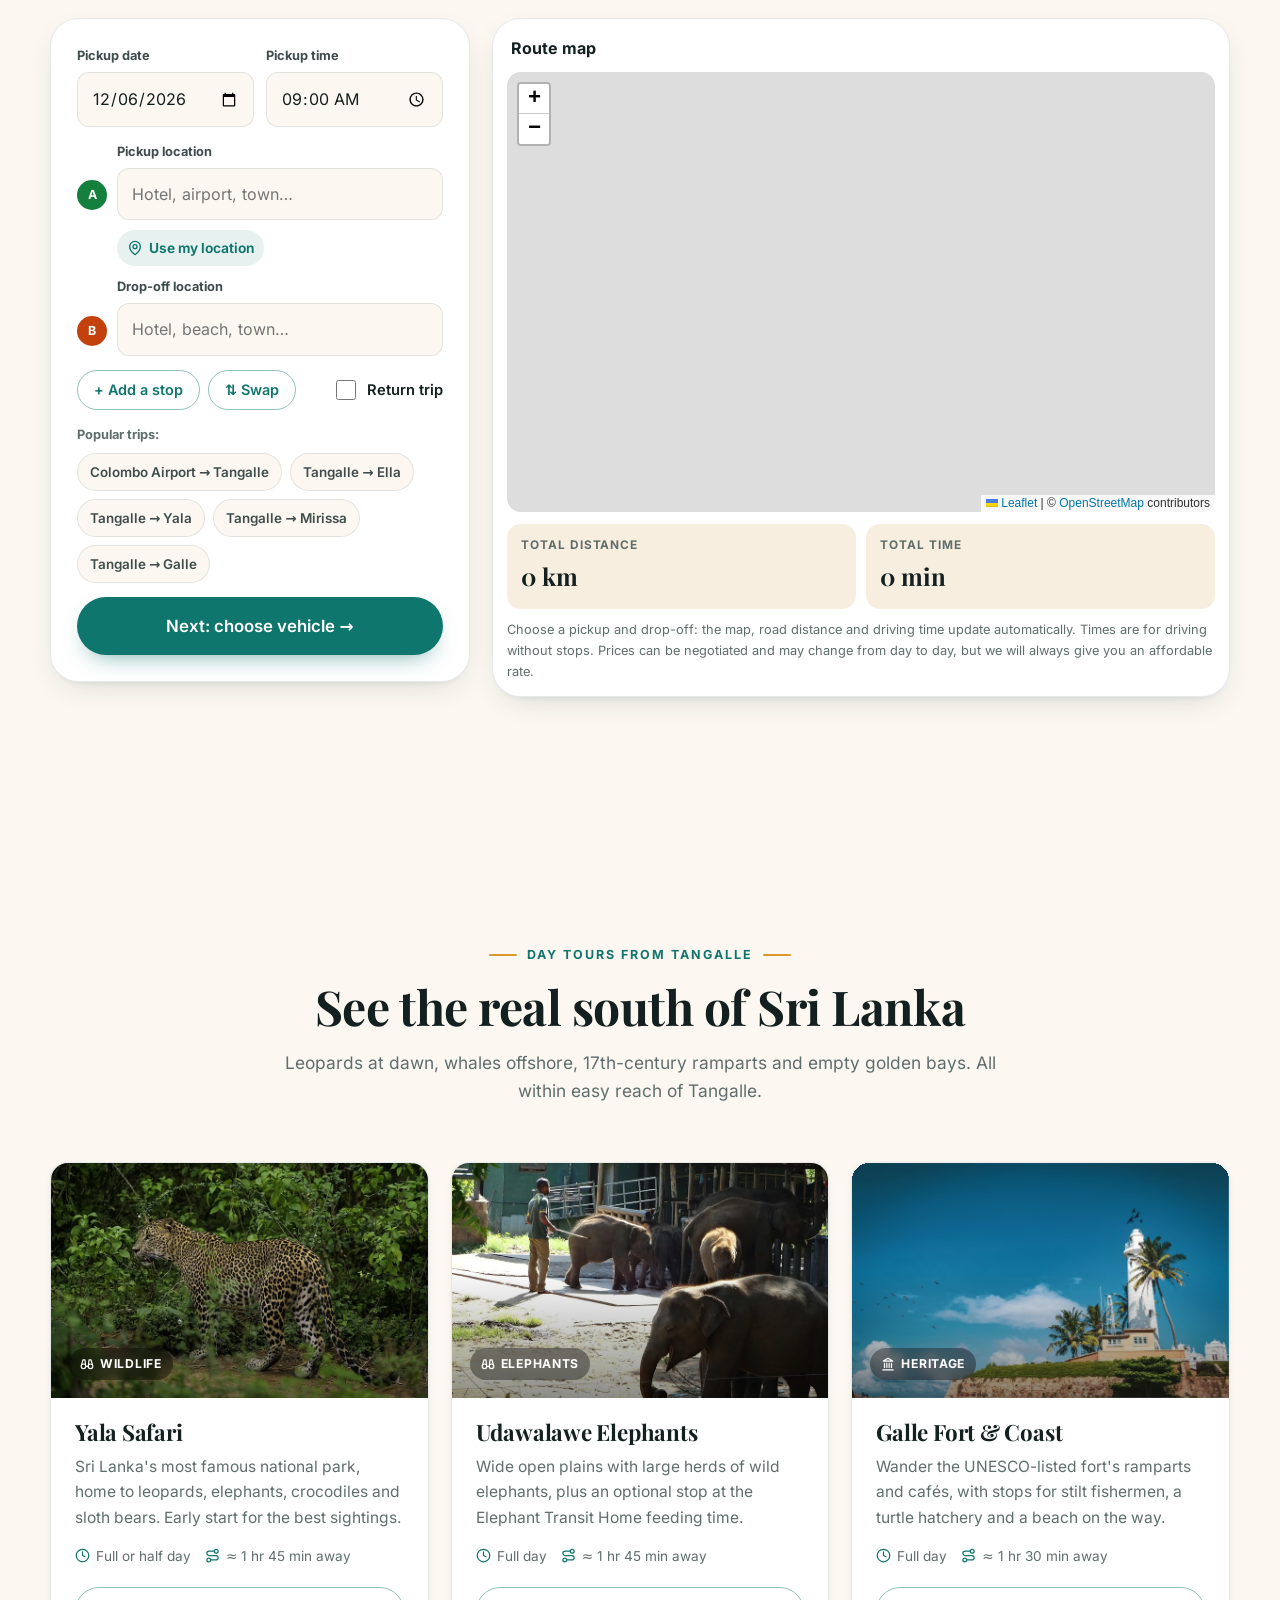
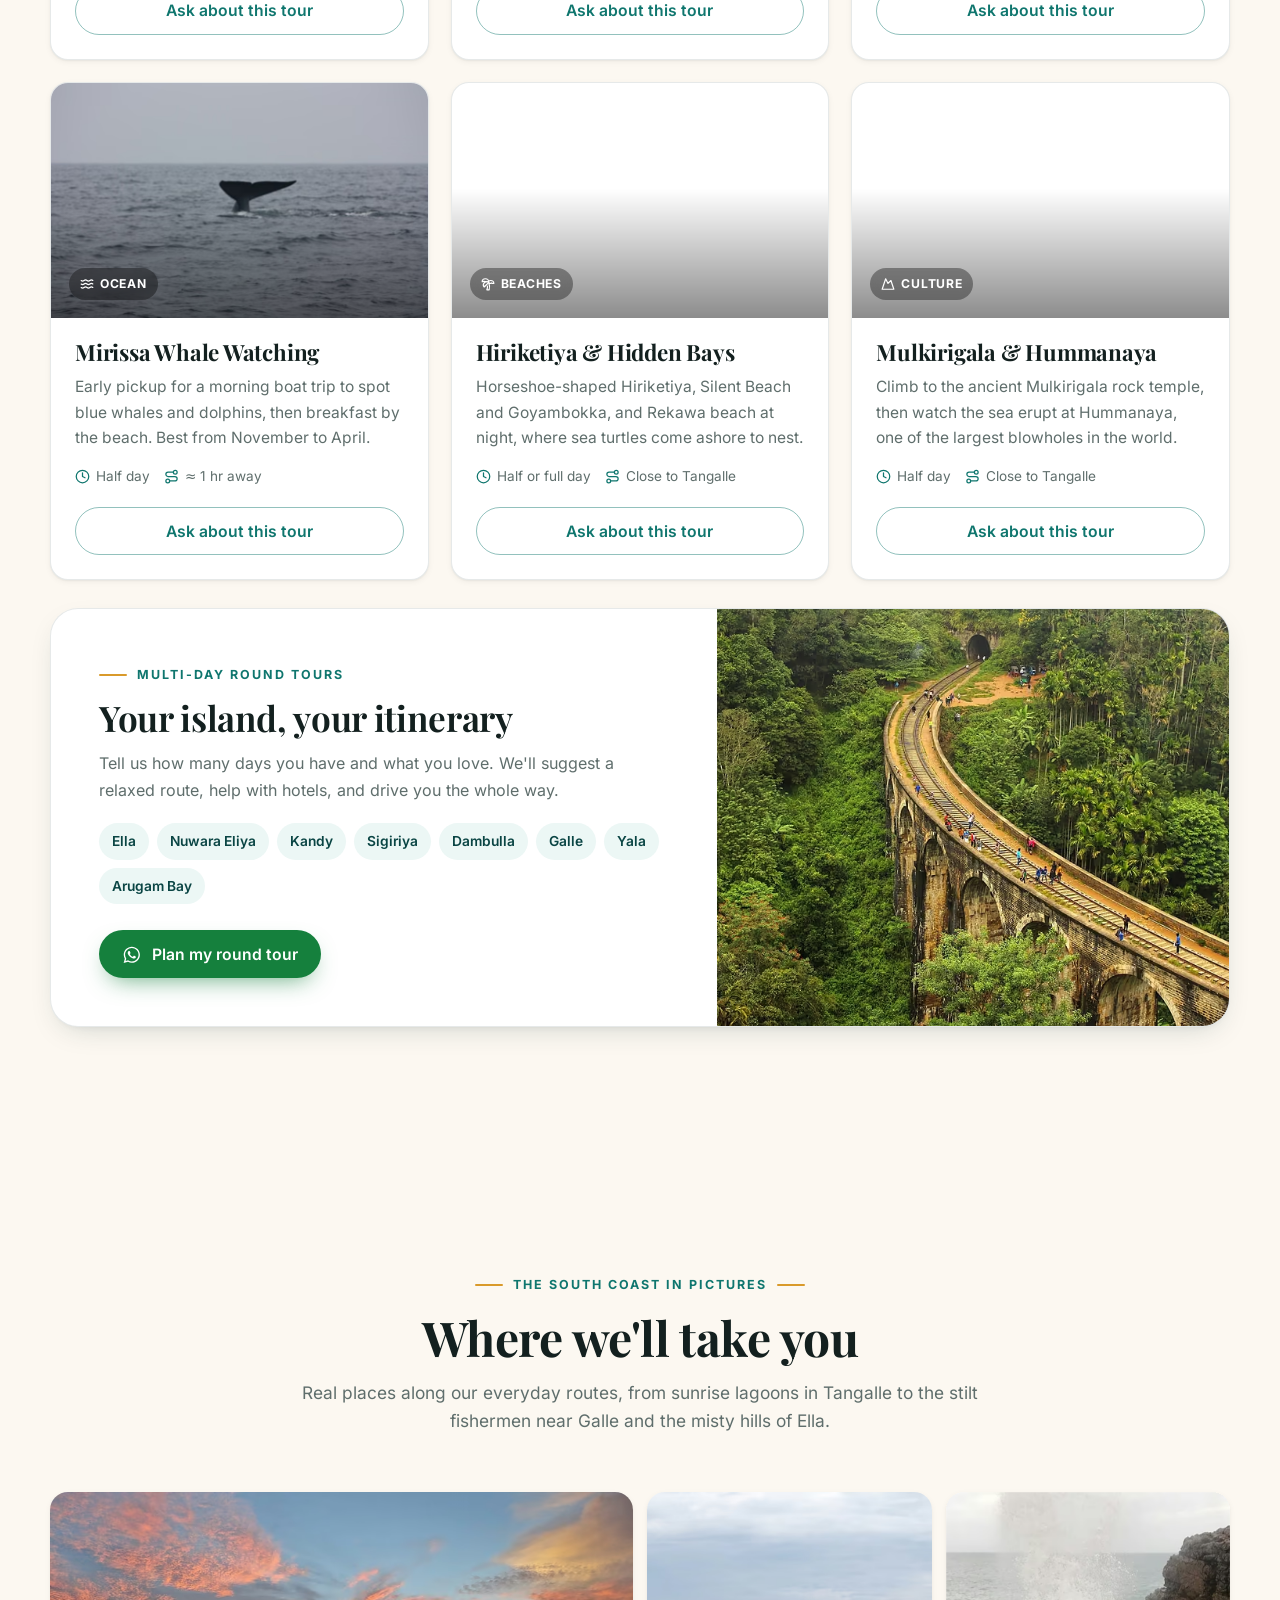
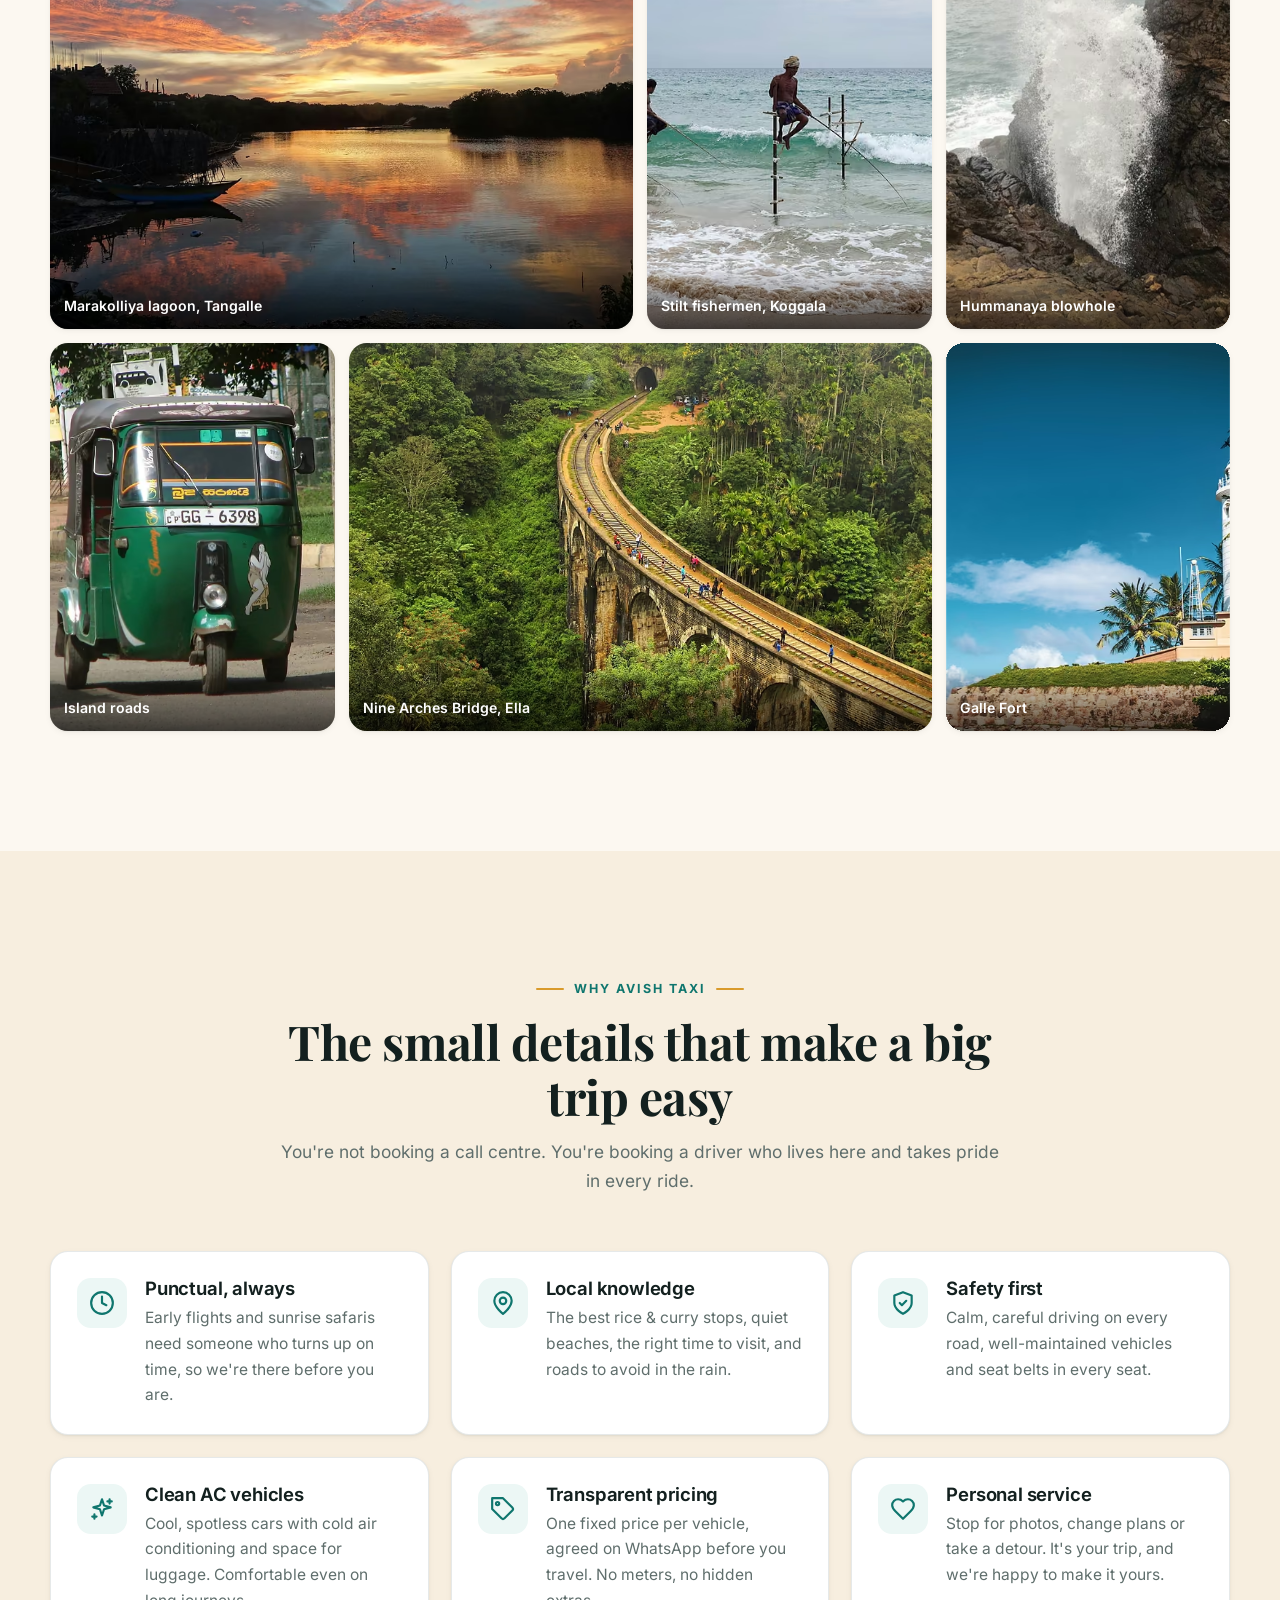
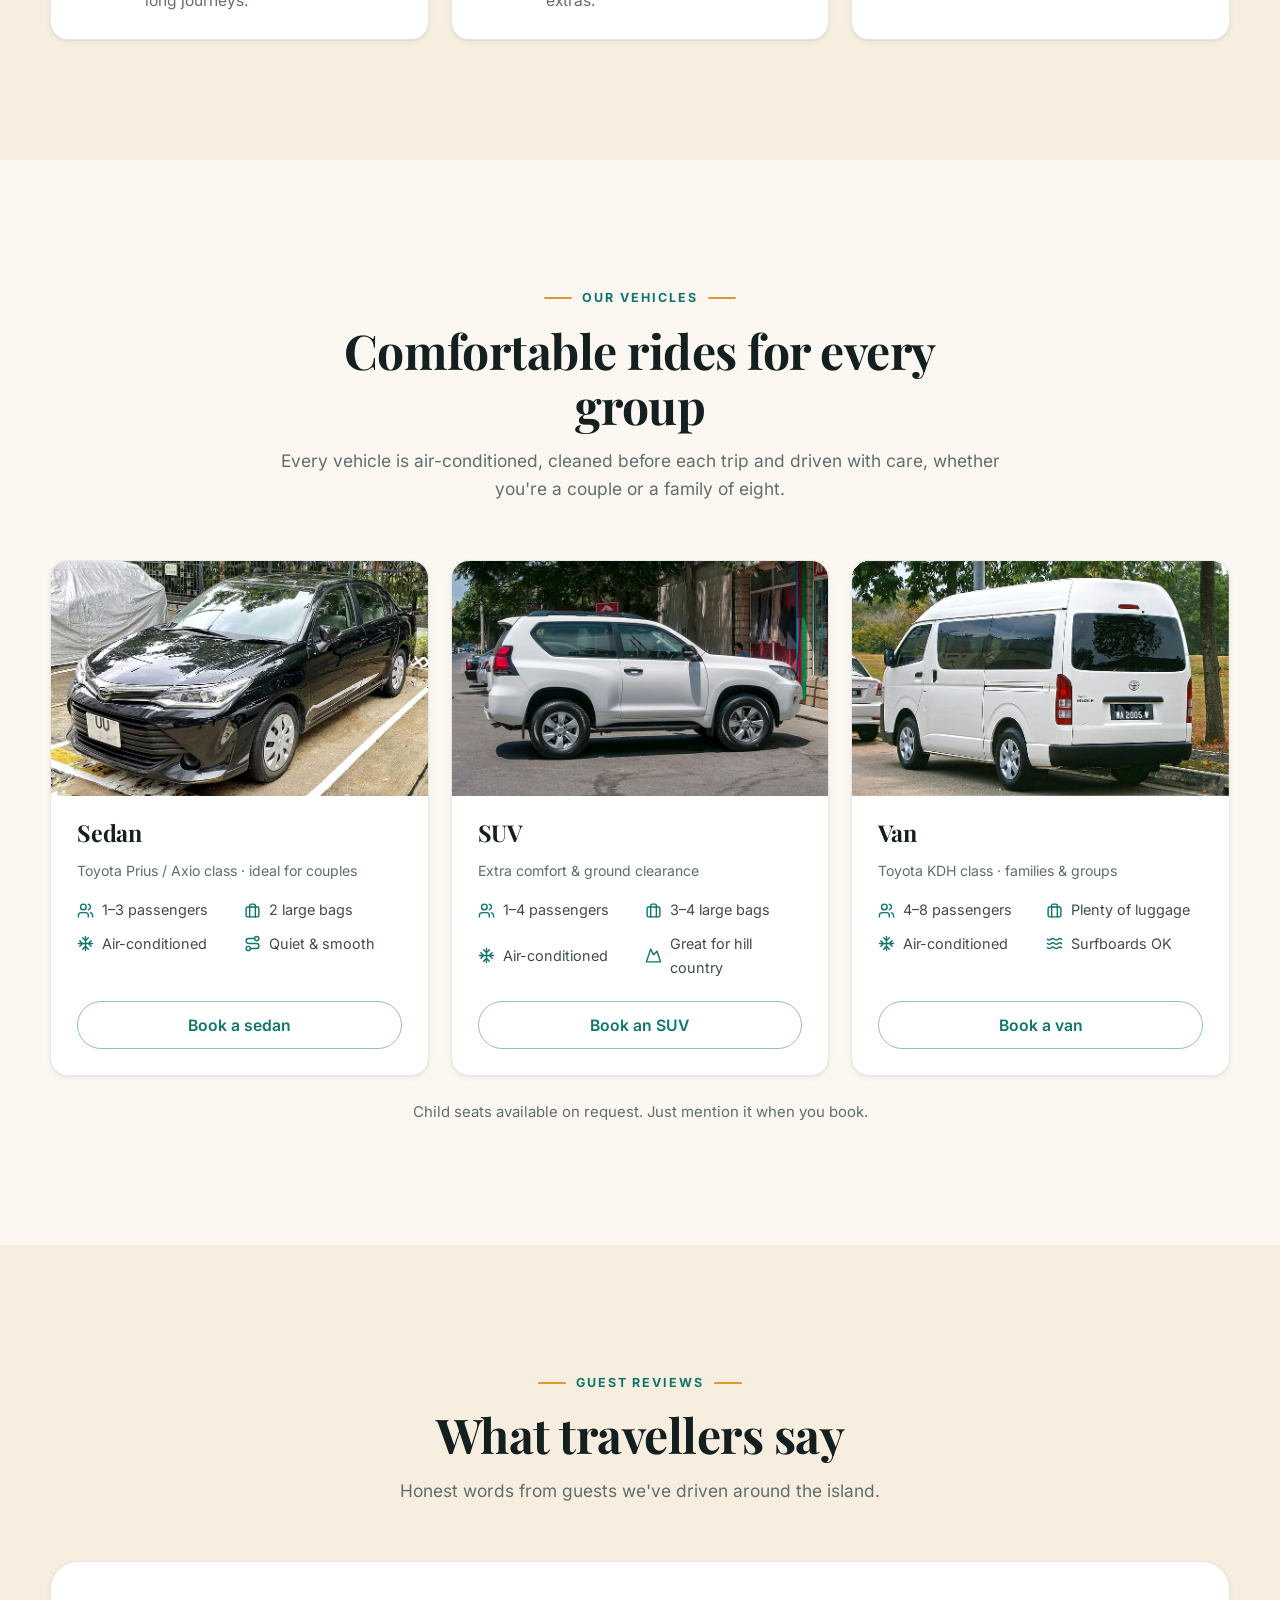
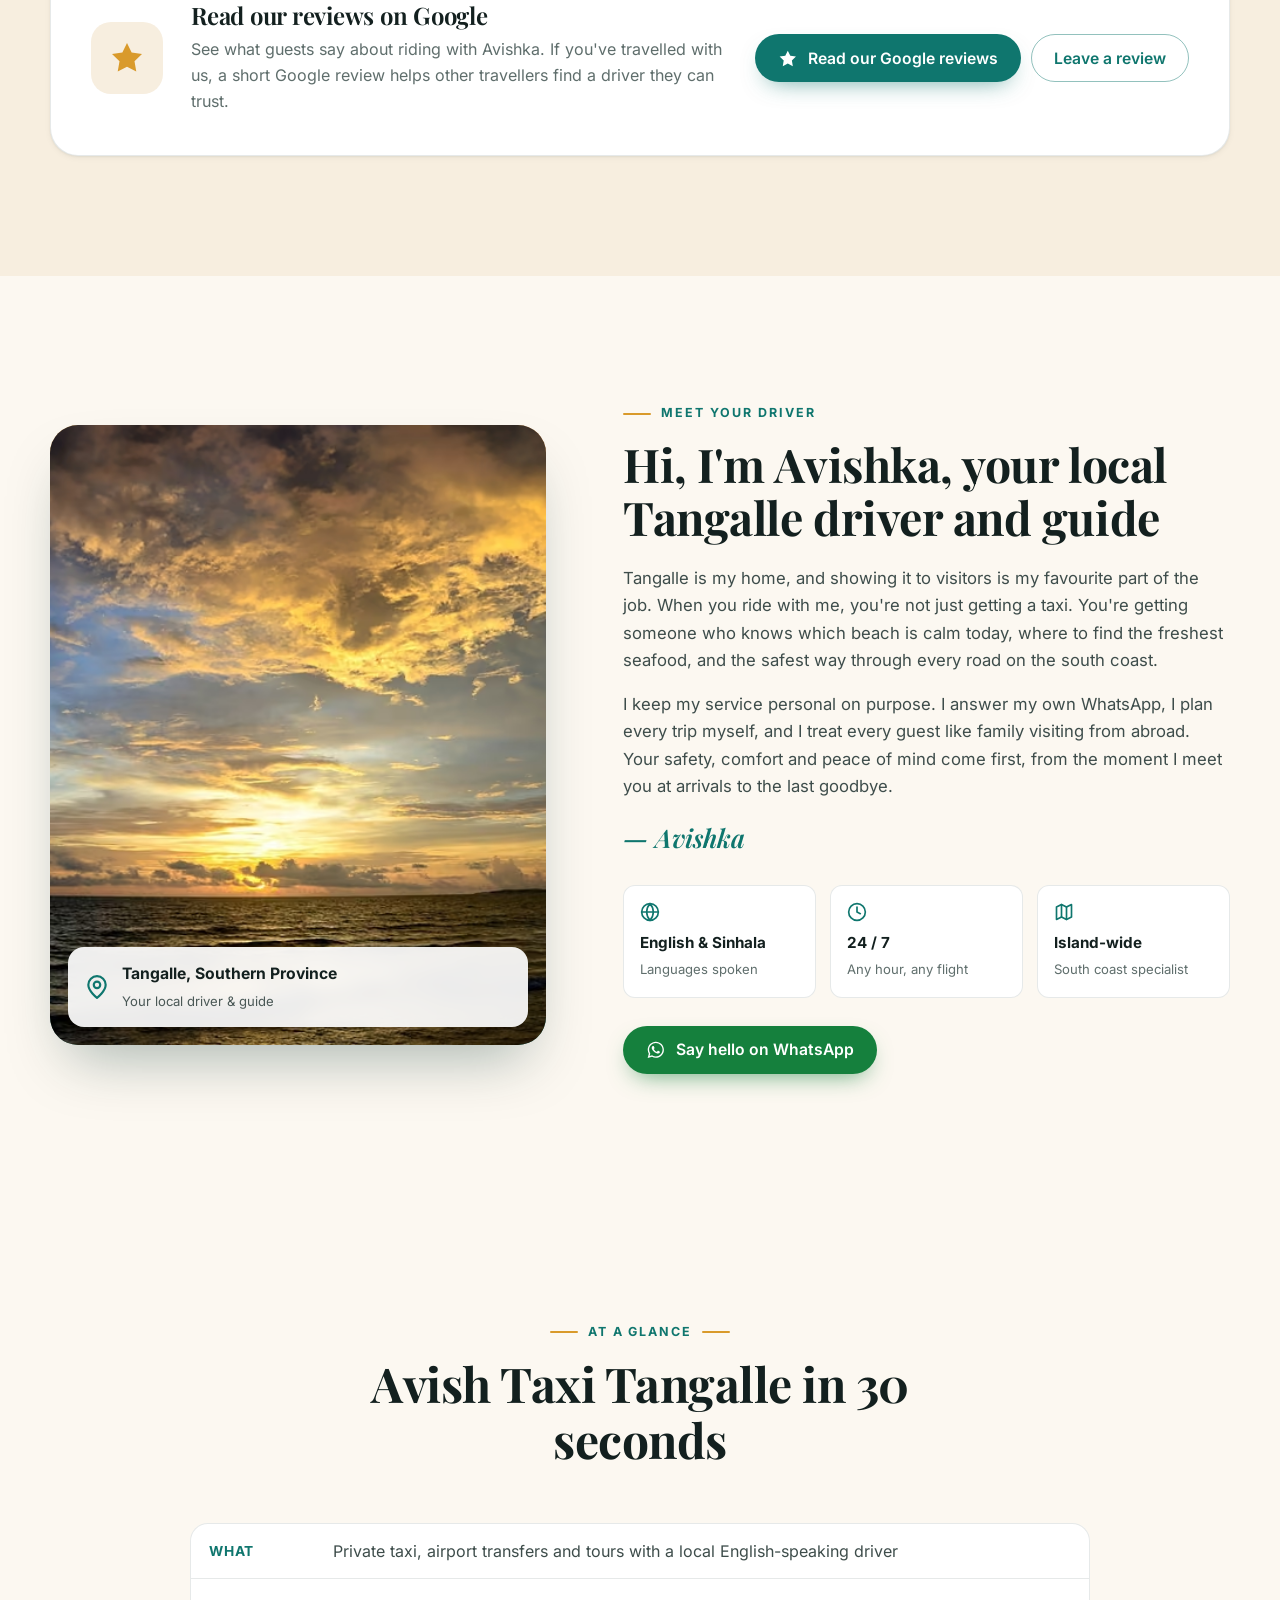
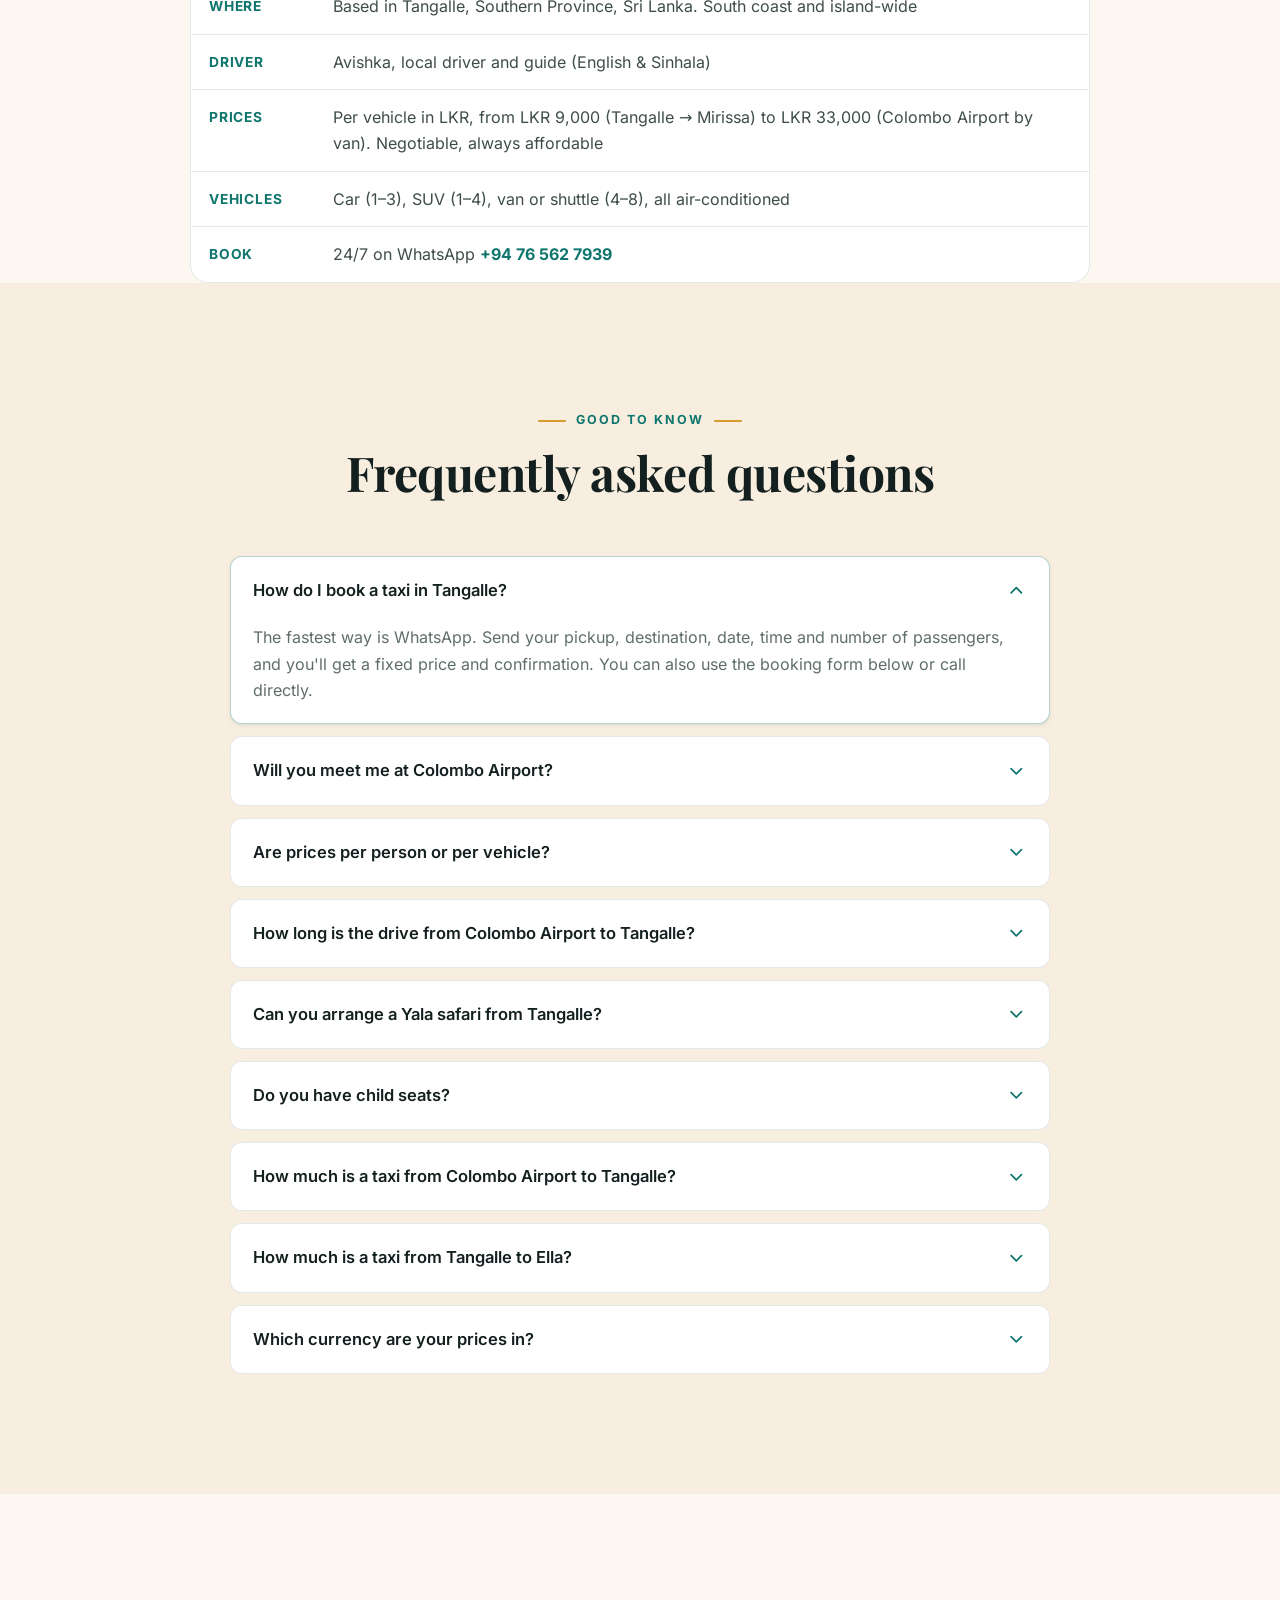
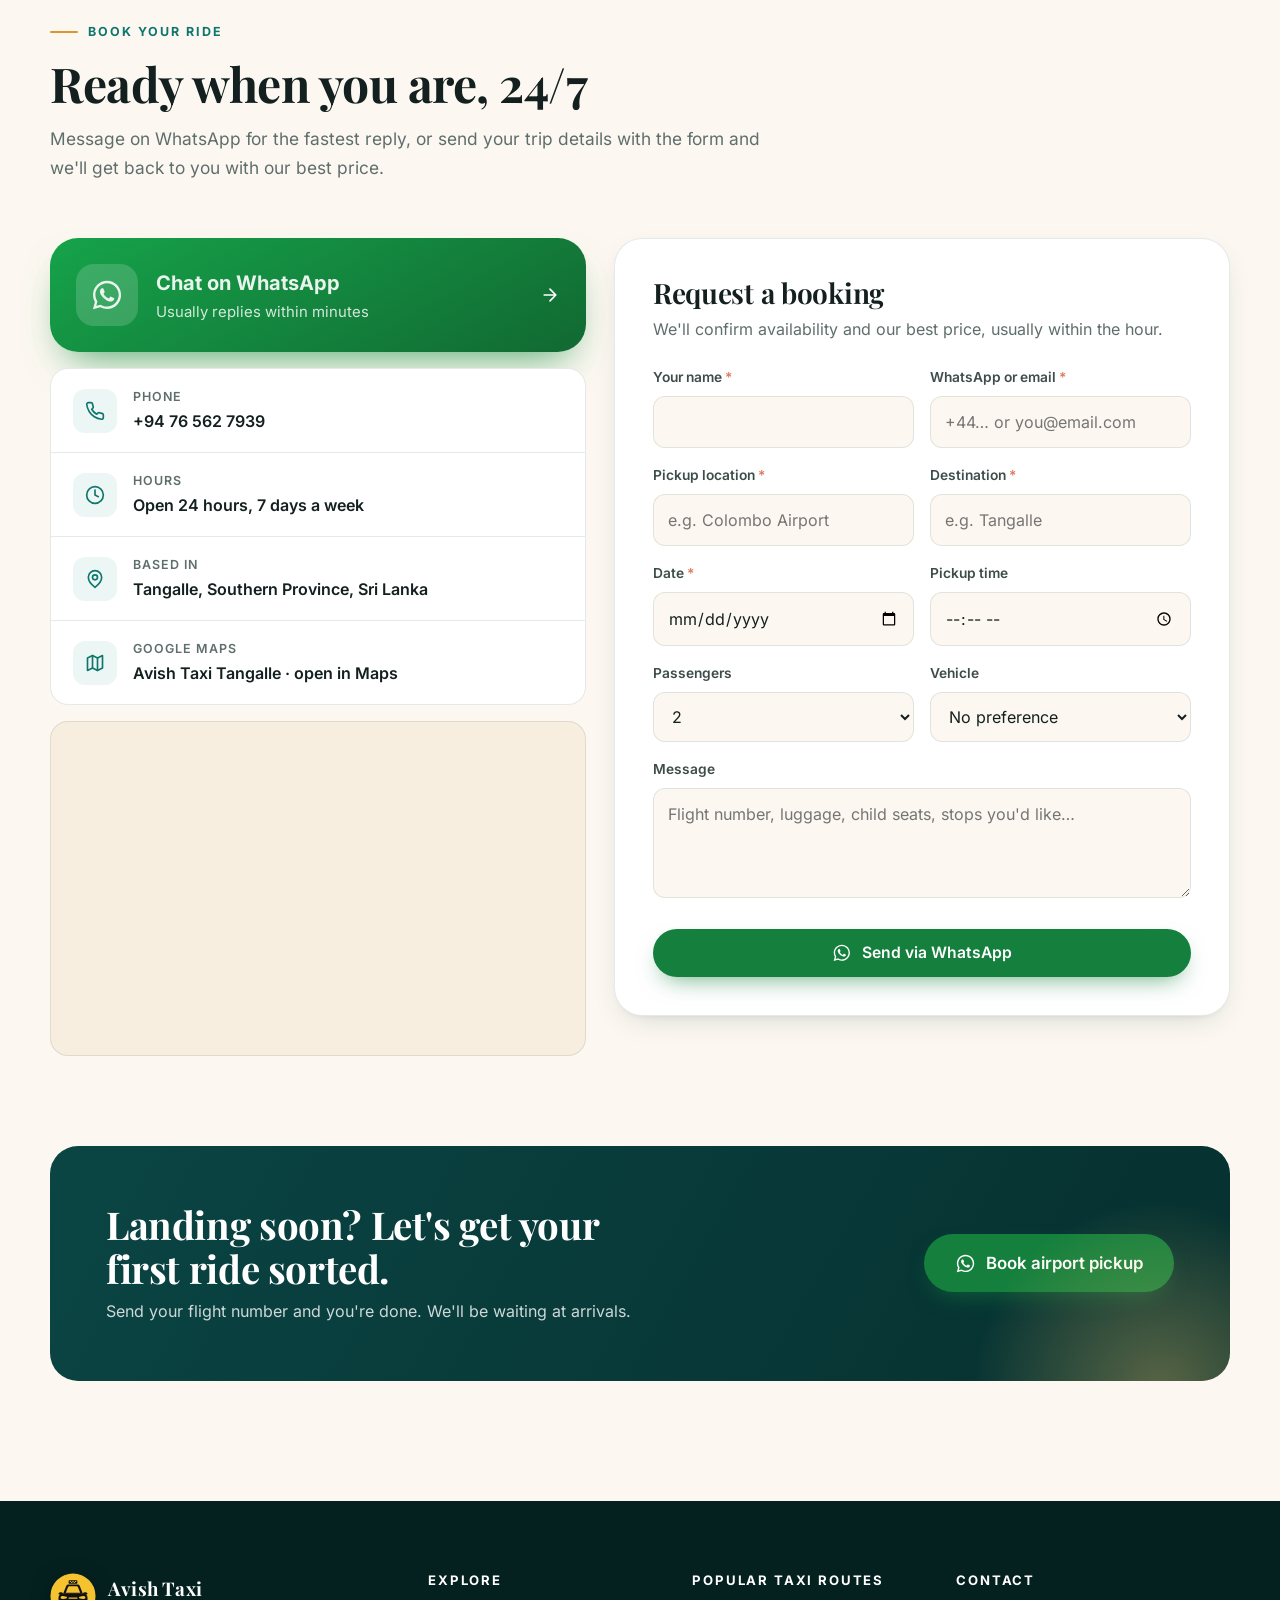
==== commit fa4c5372: "Trip planner: map, distance and time update automatically - Route is calculated as soon as pickup an" ====
--- a/index.html
+++ b/index.html
@@ -1571,7 +1571,7 @@
             <button type="button" data-pl="Tangalle|Mirissa">Tangalle → Mirissa</button>
             <button type="button" data-pl="Tangalle|Galle Fort">Tangalle → Galle</button>
           </div>
-          <button class="btn btn-primary btn-block btn-lg" type="submit" id="pl-go"><svg class="icon"><use href="#i-route"/></svg>Show route &amp; continue</button>
+          <button class="btn btn-primary btn-block btn-lg" type="submit" id="pl-go">Next: choose vehicle →</button>
         </div>
 
         <!-- Step 2: vehicle -->
@@ -1610,7 +1610,7 @@
           <div><span>Total time</span><b id="pl-dur">0 min</b></div>
         </div>
         <ol class="pl-legs" id="pl-legs"></ol>
-        <p class="pl-note" id="pl-note">Road distance and driving time along the actual route, without stops. Prices can be negotiated and may change from day to day, but we will always give you an affordable rate.</p>
+        <p class="pl-note" id="pl-note">Choose a pickup and drop-off: the map, road distance and driving time update automatically. Times are for driving without stops. Prices can be negotiated and may change from day to day, but we will always give you an affordable rate.</p>
         <a class="pl-gmaps" id="pl-gmaps" href="https://www.google.com/maps" target="_blank" rel="noopener" hidden><svg class="icon"><use href="#i-map"/></svg>Open this route in Google Maps</a>
       </div>
     </div>
@@ -2359,7 +2359,7 @@
       timer = setTimeout(async () => {
         let remote = [];
         try { remote = await placeSearch(q, 6); } catch (e) {}
-        if (my !== seq) return;
+        if (my !== seq || document.activeElement !== input) return;   // field changed or was left meanwhile
         const seen = new Set(local.map(l => l.name.toLowerCase()));
         const k = q.toLowerCase();
         const all = local.concat(remote.filter(r => !seen.has(r.name.toLowerCase())))
@@ -2380,7 +2380,7 @@
       else if (e.key === "Escape") { e.stopPropagation(); close(); }
     });
     list.addEventListener("mousedown", e => { const li = e.target.closest("li[data-i]"); if (li) { e.preventDefault(); pick(+li.dataset.i); } });
-    input.addEventListener("blur", () => setTimeout(close, 150));
+    input.addEventListener("blur", () => { seq++; clearTimeout(timer); setTimeout(close, 150); });
   };
   ["#qq-from", "#qq-to", "#f-pickup", "#f-dest"].forEach(sel => { const el = $(sel); if (el) attachPlaceAC(el); });
 
@@ -2601,14 +2601,23 @@
       try { const p = await placeSearch(q, 1); if (p.length) return { name: q, lat: p[0].lat, lng: p[0].lng }; } catch (e) {}
       try { return await nominatim(q); } catch (e) { return null; }
     };
-    const setPlace = (input, place) => {
+    const setPlace = (input, place, quiet) => {
       input.value = place.name; input.dataset.label = place.name; input.dataset.lat = place.lat; input.dataset.lng = place.lng;
       input.setAttribute("aria-invalid", "false");
       previewMarkers();
+      if (!quiet) autoRoute();
     };
     const attachAC = (input) => {
       input.addEventListener("input", () => { delete input.dataset.lat; delete input.dataset.label; });
       attachPlaceAC(input, place => setPlace(input, place));
+      // typed a place and moved on without picking a suggestion: look it up, then update the route
+      input.addEventListener("change", () => {
+        setTimeout(async () => {
+          if (input.dataset.lat || !input.value.trim()) return;
+          const pt = await resolve(input);
+          if (pt && !input.dataset.lat) setPlace(input, pt);
+        }, 200);
+      });
     };
     $$(".pl-place", plForm).forEach(attachAC);
 
@@ -2687,7 +2696,7 @@
         '<ul class="pl-ac" id="' + id + '-list" role="listbox" hidden></ul></div><button class="pl-x" type="button" aria-label="Remove this stop">×</button>';
       stopsBox.insertBefore(row, stopsBox.querySelector("[data-kind=end]"));
       attachAC(row.querySelector("input"));
-      row.querySelector(".pl-x").addEventListener("click", () => { stopsBox.removeChild(row); renumber(); previewMarkers(); });
+      row.querySelector(".pl-x").addEventListener("click", () => { stopsBox.removeChild(row); renumber(); previewMarkers(); autoRoute(); });
       renumber();
       if (val) row.querySelector("input").value = val;
       return row.querySelector("input");
@@ -2698,7 +2707,7 @@
       const da = keys.map(k => a.dataset[k]), db = keys.map(k => b.dataset[k]);
       [a.value, b.value] = [b.value, a.value];
       keys.forEach((k, i) => { if (db[i] !== undefined) a.dataset[k] = db[i]; else delete a.dataset[k]; if (da[i] !== undefined) b.dataset[k] = da[i]; else delete b.dataset[k]; });
-      previewMarkers();
+      previewMarkers(); autoRoute();
     });
     $("#pl-geo").addEventListener("click", () => {
       if (!navigator.geolocation) { say("Your browser can't share its location. Please type the pickup place.", true); return; }
@@ -2739,42 +2748,68 @@
       return PRICES.find(([x, y]) => (x.test(a) && y.test(b)) || (x.test(b) && y.test(a))) || null;
     };
 
+    /* ---------- route computation (runs automatically as soon as pickup and drop-off are known) ---------- */
+    let planKey = "", inflight = null, autoT = null;
+    const placeInputs = () => [$("#pl-from"), ...$$(".pl-row[data-kind=via] input", stopsBox).filter(i => i.value.trim()), $("#pl-to")];
+    const keyOf = (pts) => pts.map(p => p.lat.toFixed(5) + "," + p.lng.toFixed(5)).join(";");
+    const clearRoute = () => {
+      plan = null; planKey = ""; $("#pl-km").textContent = "0 km"; $("#pl-dur").textContent = "0 min"; $("#pl-src").textContent = ""; $("#pl-legs").innerHTML = ""; $("#pl-gmaps").hidden = true;
+      if (layer) layer.clearLayers(); previewMarkers();
+    };
+    const showRoute = (pts, r) => {
+      $("#pl-km").textContent = fmtKm(r.distance);
+      $("#pl-dur").textContent = fmtTime(r.duration);
+      $("#pl-src").textContent = "Road route · " + r.src;
+      $("#pl-legs").innerHTML = pts.length > 2 ? r.legs.map((l, i) => '<li><b>' + esc2(pts[i].name) + ' → ' + esc2(pts[i + 1].name) + '</b><span>' + fmtKm(l.distance) + ' · ' + fmtTime(l.duration) + '</span></li>').join("") : "";
+      const enc = (q) => encodeURIComponent(q.lat.toFixed(6) + "," + q.lng.toFixed(6));
+      const g = $("#pl-gmaps"); g.hidden = false;
+      g.href = "https://www.google.com/maps/dir/?api=1&travelmode=driving&origin=" + enc(pts[0]) + "&destination=" + enc(pts[pts.length - 1]) + (pts.length > 2 ? "&waypoints=" + pts.slice(1, -1).map(enc).join("%7C") : "");
+      const pr = plan.price, ret = $("#pl-return").checked;
+      const show = (k, v) => { const el = $("[data-price=" + k + "]"); el.className = v ? "" : "q"; el.textContent = v ? lkr(v) + (ret ? " each way" : "") : "Quote on WhatsApp"; };
+      show("car", pr && pr[2]); show("suv", null); show("van", pr && pr[3]);
+      $("#pl-mini").innerHTML = '<span>' + esc2(pts[0].name) + ' → ' + esc2(ret ? pts[0].name + " (return)" : pts[pts.length - 1].name) + ': ' + fmtKm(r.distance) + ' by road · ' + fmtTime(r.duration) + '</span><a href="#pl-map">See route map ↓</a>';
+    };
+    // strict = true when the visitor presses the button: typed places are looked up; otherwise only places already chosen are used.
+    const computeRoute = async (strict) => {
+      const ins = placeInputs();
+      if (!strict && ins.some(i => !i.dataset.lat)) return "incomplete";
+      const pts = [];
+      for (const i of ins) {
+        let pt = i.dataset.lat ? { name: i.value, lat: +i.dataset.lat, lng: +i.dataset.lng } : await resolve(i);
+        if (!pt) { i.setAttribute("aria-invalid", "true"); say("We couldn't find “" + i.value + "” in Sri Lanka. Pick a suggestion from the list or try a nearby town.", true); i.focus(); return "notfound"; }
+        if (!i.dataset.lat) setPlace(i, pt, true);
+        pts.push(pt);
+      }
+      if ($("#pl-return").checked) pts.push(Object.assign({}, pts[0]));
+      const key = keyOf(pts);
+      if (plan && planKey === key) return "ok";
+      if (inflight && inflight.key === key) return inflight.promise;
+      const job = (async () => {
+        $("#pl-src").textContent = "Calculating road route…"; $("#pl-km").textContent = "…"; $("#pl-dur").textContent = "…";
+        const r = await route(pts);
+        if (inflight && inflight.key !== key) return "stale";        // a newer trip was entered meanwhile
+        if (!r) { clearRoute(); say("The road-route service is busy right now. Please try again in a moment, or send your trip on WhatsApp and Avishka will reply with the distance and price.", true); return "fail"; }
+        plan = { pts, r, price: priceFor(pts) }; planKey = key;
+        say(""); showRoute(pts, r); await drawRoute(pts, r);
+        return "ok";
+      })();
+      inflight = { key, promise: job };
+      try { return await job; } finally { if (inflight && inflight.key === key) inflight = null; }
+    };
+    const autoRoute = () => { clearTimeout(autoT); autoT = setTimeout(() => { computeRoute(false).catch(() => {}); }, 300); };
+    $("#pl-return").addEventListener("change", autoRoute);
+
     plForm.addEventListener("submit", async e => {
       e.preventDefault();
-      const ins = [$("#pl-from"), ...$$(".pl-row[data-kind=via] input", stopsBox).filter(i => i.value.trim()), $("#pl-to")];
+      const ins = placeInputs();
       let bad = null;
       [$("#pl-date"), $("#pl-time"), ...ins].forEach(i => { const no = !i.value.trim(); i.setAttribute("aria-invalid", no ? "true" : "false"); if (no && !bad) bad = i; });
       if (bad) { say(bad.type === "date" || bad.type === "time" ? "Please choose the pickup date and time." : "Please enter the pickup and drop-off locations.", true); bad.focus(); return; }
-      const go = $("#pl-go"); go.disabled = true; say("Finding the best road route…");
+      const go = $("#pl-go"); go.disabled = true;
+      if (!plan) say("Finding the best road route…");
       try {
-        const pts = [];
-        for (const i of ins) {
-          const p = await resolve(i);
-          if (!p) { i.setAttribute("aria-invalid", "true"); say("We couldn't find “" + i.value + "” in Sri Lanka. Pick a suggestion from the list or try a nearby town.", true); i.focus(); return; }
-          if (!i.dataset.lat) setPlace(i, p);
-          pts.push(p);
-        }
-        if ($("#pl-return").checked) pts.push(Object.assign({}, pts[0]));
-        const r = await route(pts);
-        if (!r) {
-          plan = null; $("#pl-km").textContent = "0 km"; $("#pl-dur").textContent = "0 min"; $("#pl-src").textContent = ""; $("#pl-legs").innerHTML = ""; $("#pl-gmaps").hidden = true;
-          if (layer) layer.clearLayers(); previewMarkers();
-          say("The road-route service is busy right now. Please try again in a moment, or send your trip on WhatsApp and Avishka will reply with the distance and price.", true); return;
-        }
-        plan = { pts, r, price: priceFor(pts) };
-        $("#pl-km").textContent = fmtKm(r.distance);
-        $("#pl-dur").textContent = fmtTime(r.duration);
-        $("#pl-src").textContent = "Road route · " + r.src;
-        $("#pl-legs").innerHTML = pts.length > 2 ? r.legs.map((l, i) => '<li><b>' + esc2(pts[i].name) + ' → ' + esc2(pts[i + 1].name) + '</b><span>' + fmtKm(l.distance) + ' · ' + fmtTime(l.duration) + '</span></li>').join("") : "";
-        const enc = (p) => encodeURIComponent(p.name === "My location" ? p.lat + "," + p.lng : p.lat.toFixed(6) + "," + p.lng.toFixed(6));
-        const g = $("#pl-gmaps"); g.hidden = false;
-        g.href = "https://www.google.com/maps/dir/?api=1&travelmode=driving&origin=" + enc(pts[0]) + "&destination=" + enc(pts[pts.length - 1]) + (pts.length > 2 ? "&waypoints=" + pts.slice(1, -1).map(enc).join("%7C") : "");
-        const pr = plan.price, ret = $("#pl-return").checked;
-        const show = (k, v) => { const el = $("[data-price=" + k + "]"); el.className = v ? "" : "q"; el.textContent = v ? lkr(v) + (ret ? " each way" : "") : "Quote on WhatsApp"; };
-        show("car", pr && pr[2]); show("suv", null); show("van", pr && pr[3]);
-        $("#pl-mini").innerHTML = '<span>' + esc2(pts[0].name) + ' → ' + esc2(ret ? pts[0].name + " (return)" : pts[pts.length - 1].name) + ': ' + fmtKm(r.distance) + ' by road · ' + fmtTime(r.duration) + '</span><a href="#pl-map">See route map ↓</a>';
-        await drawRoute(pts, r);
-        goStep(2);
+        clearTimeout(autoT);
+        if (await computeRoute(true) === "ok") goStep(2);
       } catch (err) {
         say("Sorry, something went wrong. Please check your connection, or send your trip on WhatsApp.", true);
       } finally { go.disabled = false; }
